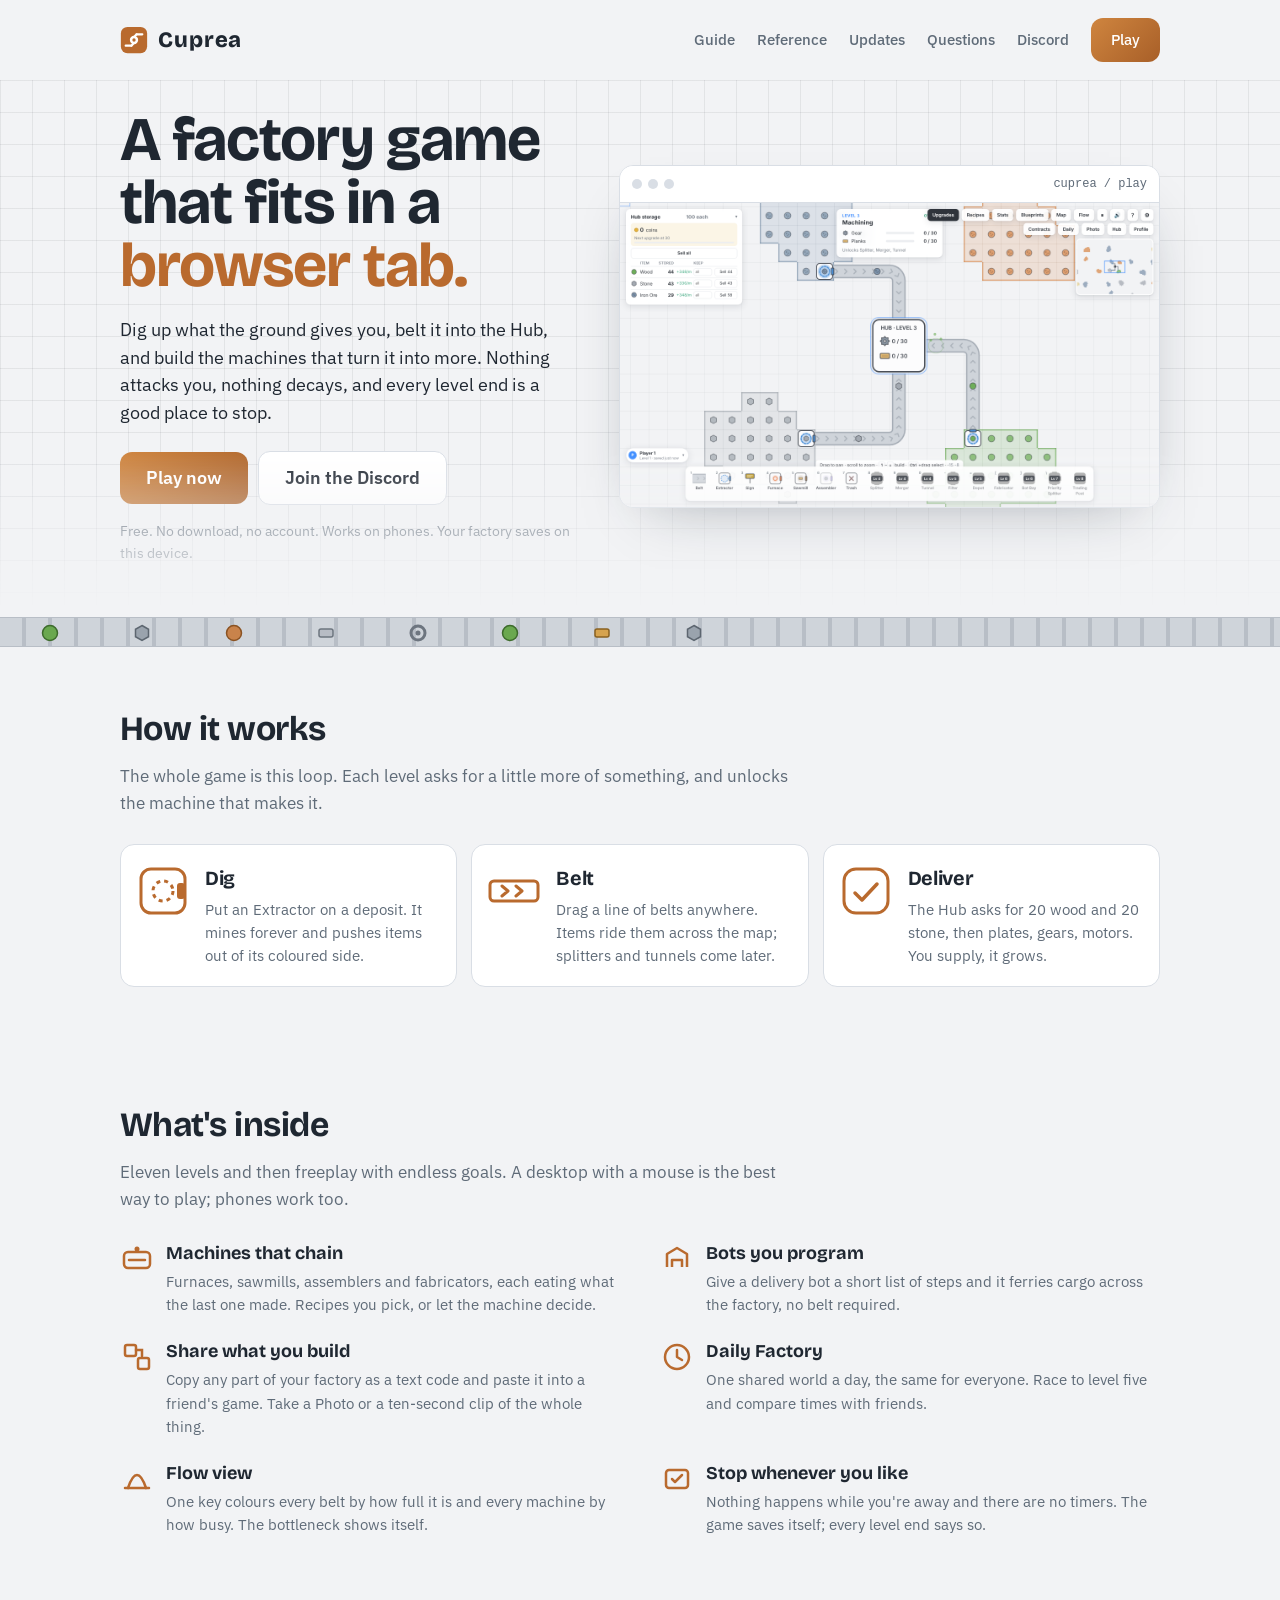
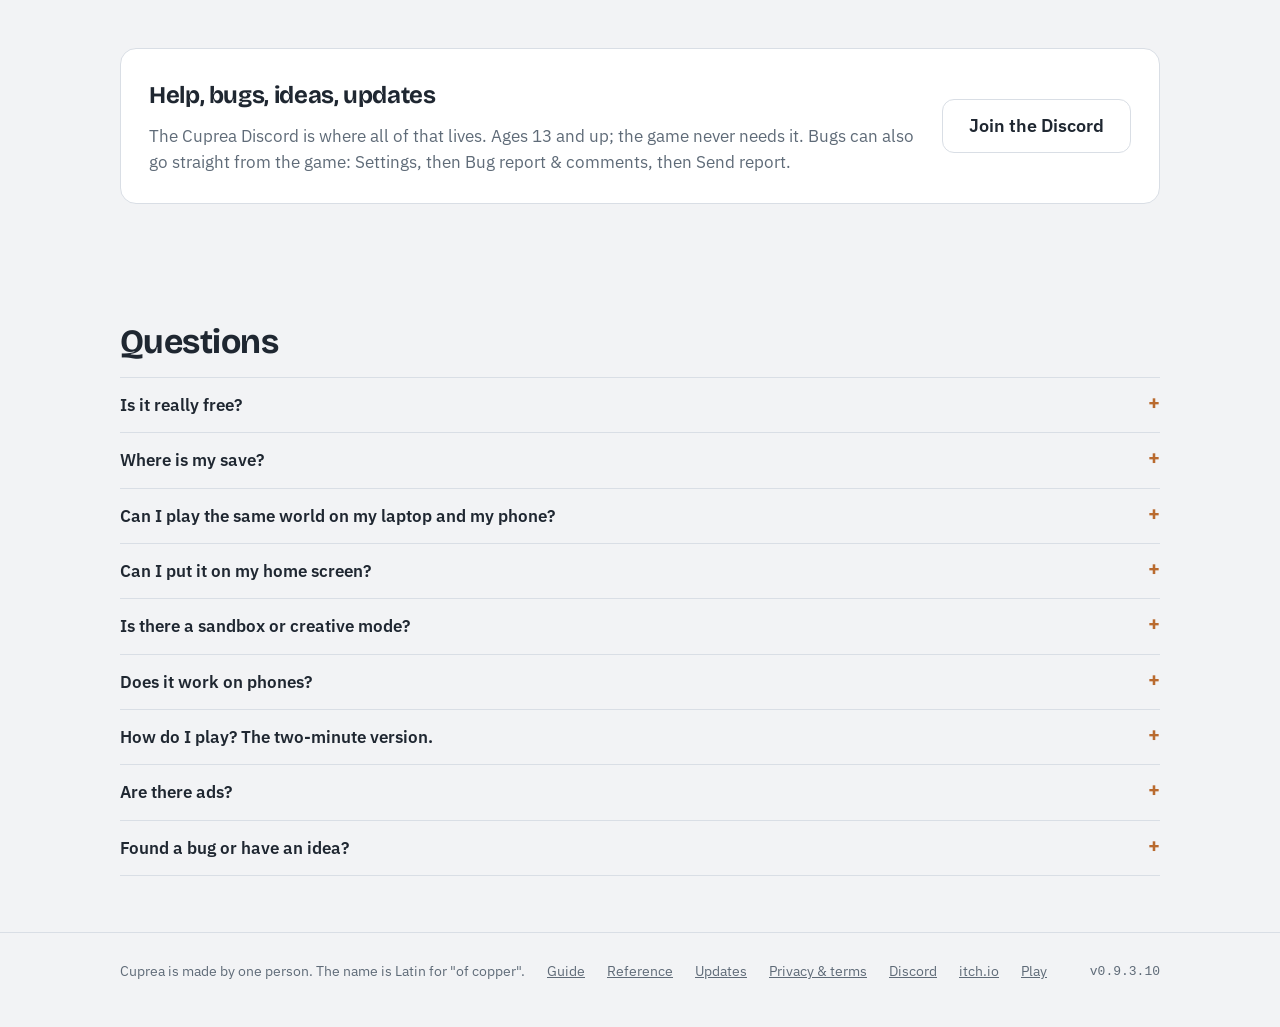
==== index.html @ 7b66cac2 "Cuprea 0.9.3.10: the overhaul (look, motion, sound, visual onboarding) Co-Authored-By: Claude Fable " ====
<!doctype html> <html lang="en"> <head> <meta charset="utf-8"> <meta name="viewport" content="width=device-width,initial-scale=1"> <title>Cuprea — free factory automation game in your browser</title> <meta name="description" content="Cuprea is a free factory automation game you play in the browser, on a computer or a phone: dig ore, lay belts, build furnaces and assemblers, and program little delivery bots. No download, no account, no ads."> <link rel="canonical" href="https://noice787965-droid.github.io/cuprea/"> <script type="application/ld+json"> {
    "@context": "https://schema.org",
    "@type": "VideoGame",
    "name": "Cuprea",
    "url": "https://noice787965-droid.github.io/cuprea/",
    "description": "A free factory automation game in the browser: dig ore, lay belts, build furnaces and assemblers, and program little delivery bots. Works on computers and phones; no download, no account, no ads.",
    "image": "https://noice787965-droid.github.io/cuprea/screenshot.png",
    "genre": ["Automation", "Factory building", "Puzzle", "Strategy"],
    "gamePlatform": ["Web browser", "Mobile web browser"],
    "applicationCategory": "Game",
    "operatingSystem": "Any (web browser)",
    "isAccessibleForFree": true,
    "inLanguage": "en",
    "offers": { "@type": "Offer", "price": "0", "priceCurrency": "USD" },
    "potentialAction": { "@type": "PlayAction", "target": "https://noice787965-droid.github.io/cuprea/play/" }
  } </script> <meta property="og:title" content="Cuprea — a factory game in your browser"> <meta property="og:description" content="Dig up what the ground gives you, belt it into the Hub, and build the machines that turn it into more. Free, no account, no timers."> <meta property="og:image" content="https://noice787965-droid.github.io/cuprea/screenshot.png"> <meta property="og:url" content="https://noice787965-droid.github.io/cuprea/"> <meta name="theme-color" content="#b96a2e"> <link rel="icon" href="play/favicon.svg" type="image/svg+xml"> <script>(()=>{const t="0d4910d3-9296-45d0-841d-be5cf43dc7ef",a=["noice787965-droid.github.io"];let e=!1;try{e="1"===localStorage.getItem("umami.disabled")}catch{}if(!a.includes(location.hostname)||e||"1"===navigator.doNotTrack||navigator.globalPrivacyControl)return;const o=()=>{try{if(!/[?&]utm_/.test(location.search))return;const t=new URL(location.href);for(const a of[...t.searchParams.keys()])a.startsWith("utm_")&&t.searchParams.delete(a);history.replaceState(history.state,"",t.pathname+(t.search||"")+t.hash)}catch{}},r=document.createElement("script");r.defer=!0,r.src="https://cloud.umami.is/script.js",r.dataset.websiteId=t,r.dataset.domains=a.join(","),r.dataset.doNotTrack="true",r.onload=o,r.onerror=o,document.head.append(r)})()</script> <link rel="preconnect" href="https://fonts.googleapis.com"> <link rel="preconnect" href="https://fonts.gstatic.com" crossorigin> <link rel="stylesheet" href="https://fonts.googleapis.com/css2?family=Bricolage+Grotesque:opsz,wght@12..96,500;12..96,700;12..96,800&family=IBM+Plex+Sans:wght@400;500;600&display=swap"> <style>:root{--paper:#f2f3f5;--panel:#ffffff;--ink:#1f2731;--muted:#5f6b78;--line:#d9dee5;--grid:rgba(40, 50, 60, 0.08);--copper:#b96a2e;--copper-deep:#8f5222;--copper-light:#e0a26f;--belt:#cfd4da;--belt-dark:#b8bec6;--focus:#3c8cff;color-scheme:light}@media (prefers-color-scheme:dark){:root{--paper:#161a20;--panel:#1f252d;--ink:#e6eaef;--muted:#9aa5b2;--line:#2c3540;--grid:rgba(255, 255, 255, 0.06);--copper:#d98a4a;--copper-deep:#b96a2e;--copper-light:#f0c091;--belt:#3a424d;--belt-dark:#2e353f;color-scheme:dark}}*{box-sizing:border-box}html{scroll-behavior:smooth}body{margin:0;font:17px/1.55 "IBM Plex Sans",system-ui,-apple-system,"Segoe UI",Roboto,sans-serif;color:var(--ink);background:var(--paper)}a{color:var(--copper)}a:focus-visible,button:focus-visible{outline:3px solid var(--focus);outline-offset:3px;border-radius:6px}h1,h2,h3{font-family:"Bricolage Grotesque","IBM Plex Sans",system-ui,sans-serif;font-weight:700;letter-spacing:-.015em;text-wrap:balance;margin:0}.wrap{width:min(1040px,100% - 40px);margin-inline:auto}@media (max-width:600px){.wrap{width:min(1040px,100% - 32px)}}.top{display:flex;align-items:center;justify-content:space-between;gap:16px;padding-block:18px}.wordmark{display:inline-flex;align-items:center;gap:10px;text-decoration:none;color:var(--ink);font-family:"Bricolage Grotesque",sans-serif;font-weight:800;font-size:22px;letter-spacing:.04em}.wordmark svg{width:28px;height:28px}.top nav{display:flex;gap:6px 22px;flex-wrap:wrap;align-items:center;font-size:15px}.top nav a{color:var(--muted);text-decoration:none;font-weight:500}.top nav a:hover{color:var(--ink)}@media (max-width:600px){.top nav a:not(.btn){display:none}}.btn{display:inline-flex;align-items:center;justify-content:center;gap:8px;min-height:44px;padding:10px 20px;border-radius:12px;border:1px solid var(--line);background:var(--panel);color:var(--ink);font-weight:600;text-decoration:none}.btn:hover{border-color:var(--copper)}.btn.primary{border:0;background:linear-gradient(135deg,#cf853f,#a85f28);color:#fff}.btn.primary:hover{filter:brightness(1.07)}.btn.big{min-height:52px;padding:12px 26px;font-size:18px}.hero{position:relative;padding-block:28px 44px;background-image:linear-gradient(var(--grid) 1px,transparent 1px),linear-gradient(90deg,var(--grid) 1px,transparent 1px);background-size:32px 32px;-webkit-mask-image:linear-gradient(to bottom,#000 70%,transparent);mask-image:linear-gradient(to bottom,#000 70%,transparent)}.hero .wrap{display:grid;grid-template-columns:minmax(0,5fr) minmax(0,6fr);gap:36px 48px;align-items:center}@media (max-width:860px){.hero .wrap{grid-template-columns:1fr}}.hero h1{font-size:clamp(38px, 5.6vw, 62px);line-height:1.02}.hero h1 .cu{color:var(--copper)}.lede{margin:18px 0 24px;max-width:34em;font-size:18px;color:var(--ink)}.cta{display:flex;flex-wrap:wrap;gap:10px;align-items:center}.fine{flex-basis:100%;margin-top:6px;color:var(--muted);font-size:14px}.shot{display:block;border-radius:14px;overflow:hidden;background:var(--panel);border:1px solid var(--line);box-shadow:0 30px 60px -30px rgba(20,30,45,.45);text-decoration:none}.shot .bar{display:flex;align-items:center;gap:6px;padding:9px 12px;border-bottom:1px solid var(--line);background:var(--panel)}.shot .bar i{width:10px;height:10px;border-radius:50%;background:var(--line)}.shot .bar span{margin-left:auto;font-size:12px;color:var(--muted);font-family:ui-monospace,Menlo,Consolas,monospace}.shot img{display:block;width:100%;height:auto}.conveyor{position:relative;height:30px;margin-block:8px 0;overflow:hidden;background:var(--belt);border-block:1px solid var(--belt-dark)}.conveyor .treads{position:absolute;inset:0;background:repeating-linear-gradient(90deg,transparent 0 22px,var(--belt-dark) 22px 26px);animation:treads .9s linear infinite}.conveyor .cargo{position:absolute;top:5px;left:0;display:flex;gap:72px;padding-left:40px;white-space:nowrap;animation:cargo 26s linear -11s infinite}.conveyor .cargo svg{width:20px;height:20px;display:block}@keyframes treads{to{background-position:26px 0}}@keyframes cargo{from{transform:translateX(-60vw)}to{transform:translateX(100vw)}}@media (prefers-reduced-motion:reduce){.conveyor .cargo,.conveyor .treads{animation:none}html{scroll-behavior:auto}}section{padding-block:56px}section h2{font-size:clamp(26px, 3.2vw, 34px);margin-bottom:8px}.sub{margin:0 0 28px;max-width:40em;color:var(--muted)}.steps{display:grid;grid-template-columns:repeat(3,minmax(0,1fr));gap:14px}@media (max-width:760px){.steps{grid-template-columns:1fr}}.step{display:grid;grid-template-columns:56px 1fr;gap:14px;align-items:start;padding:18px 18px 18px 14px;border-radius:14px;background:var(--panel);border:1px solid var(--line)}.step svg{width:56px;height:56px}.step h3{font-size:20px;margin-bottom:4px}.step p{margin:0;color:var(--muted);font-size:15px}.facts{display:grid;grid-template-columns:repeat(2,minmax(0,1fr));gap:22px 40px}@media (max-width:760px){.facts{grid-template-columns:1fr}}.fact{display:grid;grid-template-columns:34px 1fr;gap:12px;align-items:start}.fact svg{width:34px;height:34px;margin-top:2px}.fact b{display:block;font-family:"Bricolage Grotesque",sans-serif;font-size:18px;font-weight:700}.fact p{margin:2px 0 0;color:var(--muted);font-size:15px}.faq details{border-bottom:1px solid var(--line);padding:14px 0}.faq details:first-of-type{border-top:1px solid var(--line)}.faq summary{cursor:pointer;font-weight:600;font-size:17px;list-style:none;display:flex;justify-content:space-between;gap:16px}.faq summary::-webkit-details-marker{display:none}.faq summary::after{content:"+";color:var(--copper);font-weight:700;font-size:20px;line-height:1}.faq details[open] summary::after{content:"–"}.faq p{margin:10px 0 0;color:var(--muted);max-width:60em}.join{padding:28px;border-radius:16px;background:var(--panel);border:1px solid var(--line);display:grid;grid-template-columns:1fr auto;gap:18px;align-items:center}@media (max-width:760px){.join{grid-template-columns:1fr}}.join h2{font-size:24px}.join p{margin:6px 0 0;color:var(--muted)}footer{padding-block:28px 44px;border-top:1px solid var(--line);color:var(--muted);font-size:14px}footer .wrap{display:flex;flex-wrap:wrap;gap:8px 22px;align-items:center}footer a{color:inherit}footer .ver{margin-left:auto;font-family:ui-monospace,Menlo,Consolas,monospace;font-size:13px}kbd{font:13px ui-monospace,Menlo,Consolas,monospace;padding:1px 6px;border:1px solid var(--line);border-bottom-width:2px;border-radius:5px;background:var(--panel)}</style> </head> <body> <header class="wrap top"> <a class="wordmark" href="./" aria-label="Cuprea home"> <svg viewBox="0 0 64 64" aria-hidden="true"><rect x="2" y="2" width="60" height="60" rx="15" fill="#b96a2e"/><g fill="none" stroke="#fff" stroke-width="5" stroke-linecap="round"><path d="M13 45h13M38 19h13"/><path d="M26 45l6-6M38 19l-6 6"/></g><circle cx="32" cy="32" r="9.5" fill="#fff"/><circle cx="32" cy="32" r="3.8" fill="#b96a2e"/></svg> Cuprea </a> <nav aria-label="Page"> <a href="guide/">Guide</a> <a href="reference/">Reference</a> <a href="updates/">Updates</a> <a href="#faq">Questions</a> <a href="https://discord.gg/RqNg62fHZJ" rel="noopener" data-umami-event="discord-nav">Discord</a> <a class="btn primary" href="play/" data-umami-event="play-nav">Play</a> </nav> </header> <section class="hero" aria-labelledby="h1"> <div class="wrap"> <div> <h1 id="h1">A factory game that fits in a <span class="cu">browser tab.</span></h1> <p class="lede">Dig up what the ground gives you, belt it into the Hub, and build the machines that turn it into more. Nothing attacks you, nothing decays, and every level end is a good place to stop.</p> <div class="cta"> <a class="btn primary big" href="play/" data-umami-event="play-now">Play now</a> <a class="btn big" href="https://discord.gg/RqNg62fHZJ" rel="noopener" data-umami-event="discord-hero">Join the Discord</a> <span class="fine">Free. No download, no account. Works on phones. Your factory saves on this device.</span> </div> </div> <a class="shot" href="play/" aria-label="Open the game" data-umami-event="play-shot"> <div class="bar" aria-hidden="true"><i></i><i></i><i></i><span>cuprea / play</span></div> <img src="screenshot.png" width="1280" height="720" alt="A small Cuprea factory: three extractors on wood, stone and iron deposits feeding belts into the central Hub"> </a> </div> </section> <div class="conveyor" aria-hidden="true"> <div class="treads"></div> <div class="cargo"> <svg viewBox="0 0 20 20"><circle cx="10" cy="10" r="7.5" fill="#6aa84f" stroke="#3d6b2c" stroke-width="1.5"/></svg> <svg viewBox="0 0 20 20"><path d="M10 2.5l6.5 3.75v7.5L10 17.5l-6.5-3.75v-7.5z" fill="#9aa3ad" stroke="#5d6670" stroke-width="1.5"/></svg> <svg viewBox="0 0 20 20"><circle cx="10" cy="10" r="7.5" fill="#c9834b" stroke="#8a5222" stroke-width="1.5"/></svg> <svg viewBox="0 0 20 20"><rect x="3" y="6" width="14" height="8" rx="2" fill="#b7bcc4" stroke="#6d757f" stroke-width="1.5"/></svg> <svg viewBox="0 0 20 20"><circle cx="10" cy="10" r="7" fill="none" stroke="#6d757f" stroke-width="3"/><circle cx="10" cy="10" r="2.5" fill="#6d757f"/></svg> <svg viewBox="0 0 20 20"><circle cx="10" cy="10" r="7.5" fill="#6aa84f" stroke="#3d6b2c" stroke-width="1.5"/></svg> <svg viewBox="0 0 20 20"><rect x="3" y="6" width="14" height="8" rx="2" fill="#d6a34e" stroke="#8a6220" stroke-width="1.5"/></svg> <svg viewBox="0 0 20 20"><path d="M10 2.5l6.5 3.75v7.5L10 17.5l-6.5-3.75v-7.5z" fill="#9aa3ad" stroke="#5d6670" stroke-width="1.5"/></svg> </div> </div> <section id="how" class="wrap" aria-labelledby="how-h"> <h2 id="how-h">How it works</h2> <p class="sub">The whole game is this loop. Each level asks for a little more of something, and unlocks the machine that makes it.</p> <div class="steps"> <div class="step"> <svg viewBox="0 0 56 56" aria-hidden="true"><rect x="6" y="6" width="44" height="44" rx="10" fill="none" stroke="#b96a2e" stroke-width="3"/><circle cx="28" cy="28" r="10" fill="none" stroke="#b96a2e" stroke-width="3" stroke-dasharray="4 4"/><rect x="42" y="20" width="8" height="16" rx="3" fill="#b96a2e"/></svg> <div><h3>Dig</h3><p>Put an Extractor on a deposit. It mines forever and pushes items out of its coloured side.</p></div> </div> <div class="step"> <svg viewBox="0 0 56 56" aria-hidden="true"><rect x="4" y="18" width="48" height="20" rx="4" fill="none" stroke="#b96a2e" stroke-width="3"/><path d="M16 23l6 5-6 5M30 23l6 5-6 5" fill="none" stroke="#b96a2e" stroke-width="3" stroke-linecap="round" stroke-linejoin="round"/></svg> <div><h3>Belt</h3><p>Drag a line of belts anywhere. Items ride them across the map; splitters and tunnels come later.</p></div> </div> <div class="step"> <svg viewBox="0 0 56 56" aria-hidden="true"><rect x="6" y="6" width="44" height="44" rx="12" fill="none" stroke="#b96a2e" stroke-width="3"/><path d="M17 30l7 7 15-16" fill="none" stroke="#b96a2e" stroke-width="3.5" stroke-linecap="round" stroke-linejoin="round"/></svg> <div><h3>Deliver</h3><p>The Hub asks for 20 wood and 20 stone, then plates, gears, motors. You supply, it grows.</p></div> </div> </div> </section> <section id="inside" class="wrap" aria-labelledby="inside-h"> <h2 id="inside-h">What's inside</h2> <p class="sub">Eleven levels and then freeplay with endless goals. A desktop with a mouse is the best way to play; phones work too.</p> <div class="facts"> <div class="fact"> <svg viewBox="0 0 34 34" aria-hidden="true"><rect x="4" y="10" width="26" height="16" rx="4" fill="none" stroke="#b96a2e" stroke-width="2.5"/><path d="M9 18h16" stroke="#b96a2e" stroke-width="2.5" stroke-linecap="round"/><circle cx="17" cy="7" r="2.5" fill="#b96a2e"/></svg> <div><b>Machines that chain</b><p>Furnaces, sawmills, assemblers and fabricators, each eating what the last one made. Recipes you pick, or let the machine decide.</p></div> </div> <div class="fact"> <svg viewBox="0 0 34 34" aria-hidden="true"><path d="M7 25V12l10-6 10 6v13" fill="none" stroke="#b96a2e" stroke-width="2.5" stroke-linejoin="round"/><path d="M12 25v-7h10v7" fill="none" stroke="#b96a2e" stroke-width="2.5" stroke-linejoin="round"/></svg> <div><b>Bots you program</b><p>Give a delivery bot a short list of steps and it ferries cargo across the factory, no belt required.</p></div> </div> <div class="fact"> <svg viewBox="0 0 34 34" aria-hidden="true"><rect x="5" y="5" width="11" height="11" rx="2" fill="none" stroke="#b96a2e" stroke-width="2.5"/><rect x="18" y="18" width="11" height="11" rx="2" fill="none" stroke="#b96a2e" stroke-width="2.5"/><path d="M16 10h6v6" fill="none" stroke="#b96a2e" stroke-width="2.5" stroke-linecap="round"/></svg> <div><b>Share what you build</b><p>Copy any part of your factory as a text code and paste it into a friend's game. Take a Photo or a ten-second clip of the whole thing.</p></div> </div> <div class="fact"> <svg viewBox="0 0 34 34" aria-hidden="true"><circle cx="17" cy="17" r="12" fill="none" stroke="#b96a2e" stroke-width="2.5"/><path d="M17 10v7l5 3" fill="none" stroke="#b96a2e" stroke-width="2.5" stroke-linecap="round" stroke-linejoin="round"/></svg> <div><b>Daily Factory</b><p>One shared world a day, the same for everyone. Race to level five and compare times with friends.</p></div> </div> <div class="fact"> <svg viewBox="0 0 34 34" aria-hidden="true"><path d="M8 26c3-9 6-13 9-13s6 4 9 13" fill="none" stroke="#b96a2e" stroke-width="2.5" stroke-linecap="round"/><path d="M5 26h24" stroke="#b96a2e" stroke-width="2.5" stroke-linecap="round"/></svg> <div><b>Flow view</b><p>One key colours every belt by how full it is and every machine by how busy. The bottleneck shows itself.</p></div> </div> <div class="fact"> <svg viewBox="0 0 34 34" aria-hidden="true"><rect x="6" y="8" width="22" height="18" rx="3" fill="none" stroke="#b96a2e" stroke-width="2.5"/><path d="M12 17l3 3 7-7" fill="none" stroke="#b96a2e" stroke-width="2.5" stroke-linecap="round" stroke-linejoin="round"/></svg> <div><b>Stop whenever you like</b><p>Nothing happens while you're away and there are no timers. The game saves itself; every level end says so.</p></div> </div> </div> </section> <section class="wrap" aria-label="Community"> <div class="join"> <div> <h2>Help, bugs, ideas, updates</h2> <p>The Cuprea Discord is where all of that lives. Ages 13 and up; the game never needs it. Bugs can also go straight from the game: Settings, then Bug report &amp; comments, then Send report.</p> </div> <a class="btn big" href="https://discord.gg/RqNg62fHZJ" rel="noopener" data-umami-event="discord-join">Join the Discord</a> </div> </section> <section id="faq" class="wrap faq" aria-labelledby="faq-h"> <h2 id="faq-h">Questions</h2> <details><summary>Is it really free?</summary><p>Yes. This web version is the full game as it exists today. If it ever comes to Steam, that version will be a paid download with extra content, and the web version stays free.</p></details> <details><summary>Where is my save?</summary><p>In this browser, on this device (browser storage). Clearing site data deletes it, and private windows forget it. Use <b>Settings → Export</b> (or <b>Copy</b>) to back it up, and <b>Import</b> to bring it back on another device. The game also keeps your last three autosaves under <b>Settings → Restore a backup</b>.</p></details> <details><summary>Can I play the same world on my laptop and my phone?</summary><p>Yes. <b>Profiles → Sync</b> gives a profile a secret code and a link. Send the link to yourself and open it on the other device, and the same world appears there (or type the code under <b>Link a synced profile</b>). The game then saves to the cloud while you play and loads the newest copy when you come back. No account, no email, nothing personal: the link is the key, so keep it to yourself. Profiles without Sync never leave your device.</p></details> <details><summary>Can I put it on my home screen?</summary><p>Yes. On an iPhone or iPad: <b>Share → Add to Home Screen</b>. On Android: the browser menu → <b>Install app</b> (or <b>Add to Home screen</b>). On a computer, Chrome and Edge show an install button in the address bar. It then opens like an app, full screen, and works without a connection. One thing to know on iPhone: the Home Screen copy keeps its own save (which Safari doesn't clear), so to bring a factory along, turn on <b>Profiles → Sync</b> in the browser first and use <b>Link a synced profile</b> in the app.</p></details> <details><summary>Is there a sandbox or creative mode?</summary><p>Yes, once one of your factories has finished level 5: <b>Sandbox</b> in the menu opens a world of its own where everything is unlocked and building is free, with an Item Source that makes any item. Blueprints you save there wait in your real factory.</p></details> <details><summary>Does it work on phones?</summary><p>Yes, with touch controls built for fingers: tap a tile to park a see-through ghost, tap it again to build. One finger pans, two fingers zoom. A desktop with a mouse is still the best way to play big factories.</p></details> <details><summary>How do I play? The two-minute version.</summary><p>Press <kbd>2</kbd> for the Extractor and drop it on a coloured deposit; its arrow shows where items come out. Press <kbd>1</kbd> for Belts and drag a line from the extractor into the Hub in the middle; <kbd>R</kbd> rotates. When the level panel fills up, pick the next goal or stop. The game saved already. The <a href="guide/">beginner's guide</a> walks through every level, and the <a href="reference/">reference</a> lists every building and recipe.</p></details> <details><summary>Are there ads?</summary><p>Not in this version. If one small ad ever appears beside the game on wide screens, it will be to help pay for hosting; it would never sit over the game, and the <a href="privacy.html">privacy page</a> says what the ad provider could collect.</p></details> <details><summary>Found a bug or have an idea?</summary><p>Open <b>Settings → Bug report &amp; comments</b> inside the game, write what happened and press <b>Send report</b>; it reaches the developer directly, with optional anonymous play stats. You can also post it in <a href="https://discord.gg/RqNg62fHZJ" rel="noopener" data-umami-event="discord-faq">the Discord</a> (ages 13+).</p></details> </section> <footer> <div class="wrap"> <span>Cuprea is made by one person. The name is Latin for "of copper".</span> <a href="guide/">Guide</a> <a href="reference/">Reference</a> <a href="updates/">Updates</a> <a href="privacy.html">Privacy &amp; terms</a> <a href="https://discord.gg/RqNg62fHZJ" rel="noopener" data-umami-event="discord-footer">Discord</a> <a href="https://noice7879.itch.io/cuprea" rel="noopener" data-umami-event="itch-footer">itch.io</a> <a href="play/" data-umami-event="play-footer">Play</a> <span class="ver">v0.9.3.10</span> </div> </footer> </body> </html>
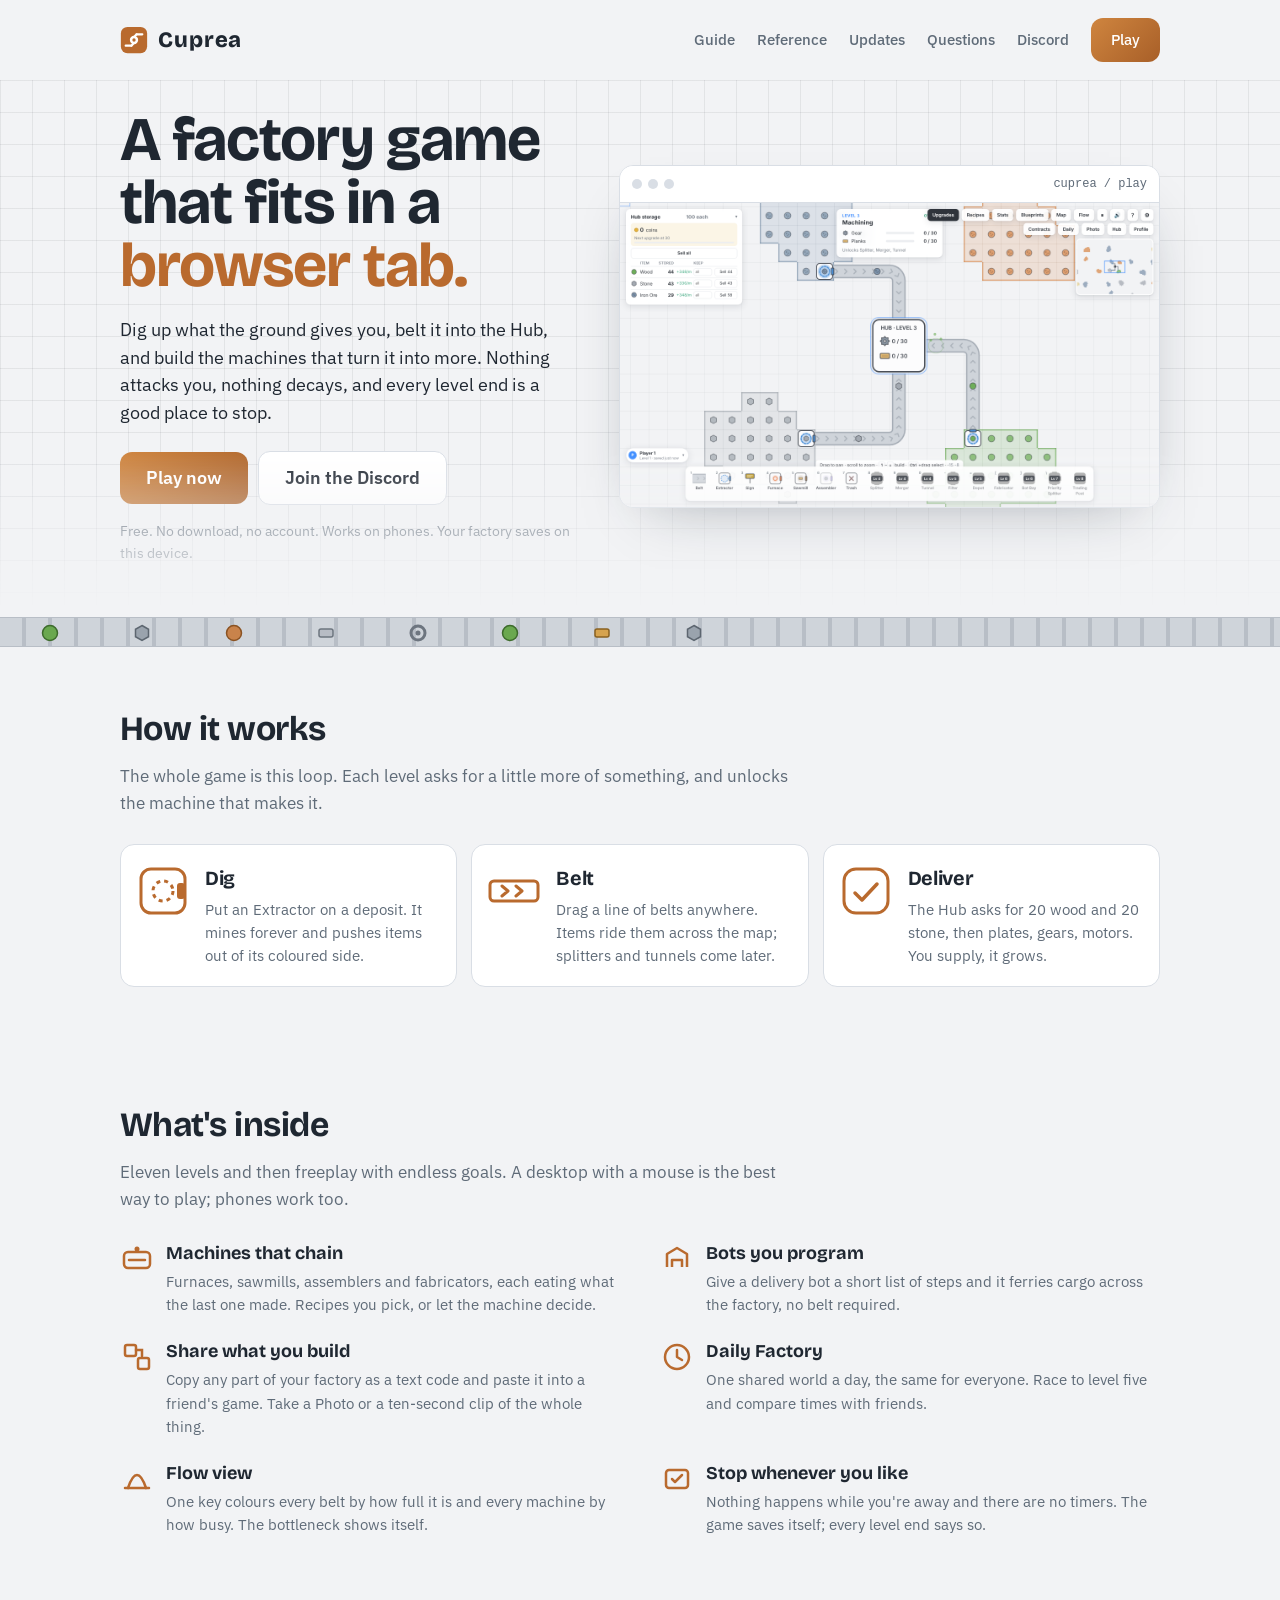
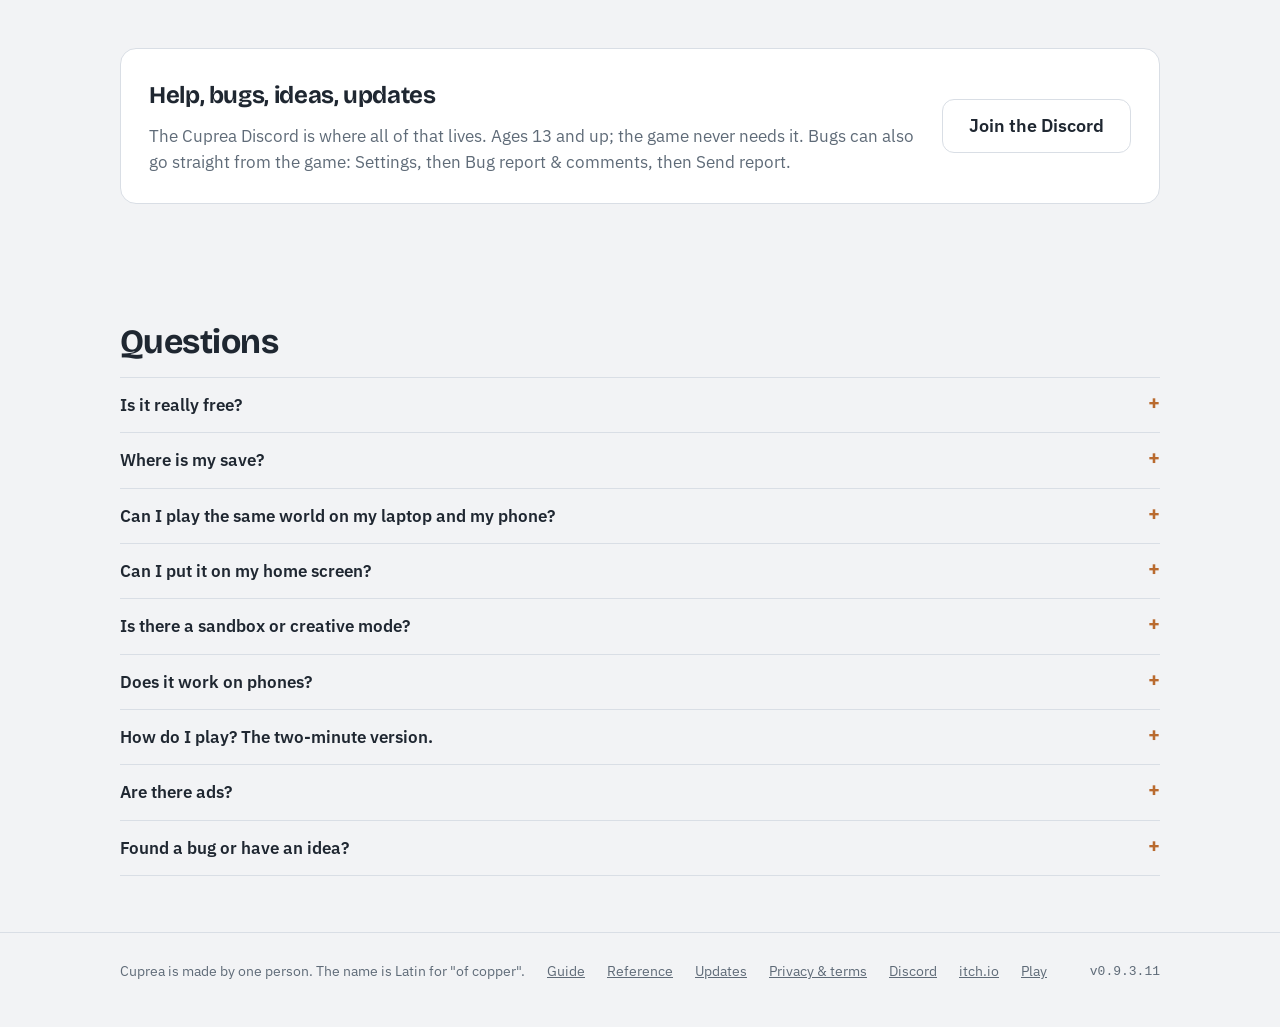
==== commit 94fdb5ad: "Cuprea 0.9.3.11: deposit art (trees, boulders, iron and copper rock, sand), log/rock/pile items, cra" ====
--- a/index.html
+++ b/index.html
@@ -13,4 +13,4 @@
     "inLanguage": "en",
     "offers": { "@type": "Offer", "price": "0", "priceCurrency": "USD" },
     "potentialAction": { "@type": "PlayAction", "target": "https://noice787965-droid.github.io/cuprea/play/" }
-  } </script> <meta property="og:title" content="Cuprea — a factory game in your browser"> <meta property="og:description" content="Dig up what the ground gives you, belt it into the Hub, and build the machines that turn it into more. Free, no account, no timers."> <meta property="og:image" content="https://noice787965-droid.github.io/cuprea/screenshot.png"> <meta property="og:url" content="https://noice787965-droid.github.io/cuprea/"> <meta name="theme-color" content="#b96a2e"> <link rel="icon" href="play/favicon.svg" type="image/svg+xml"> <script>(()=>{const t="0d4910d3-9296-45d0-841d-be5cf43dc7ef",a=["noice787965-droid.github.io"];let e=!1;try{e="1"===localStorage.getItem("umami.disabled")}catch{}if(!a.includes(location.hostname)||e||"1"===navigator.doNotTrack||navigator.globalPrivacyControl)return;const o=()=>{try{if(!/[?&]utm_/.test(location.search))return;const t=new URL(location.href);for(const a of[...t.searchParams.keys()])a.startsWith("utm_")&&t.searchParams.delete(a);history.replaceState(history.state,"",t.pathname+(t.search||"")+t.hash)}catch{}},r=document.createElement("script");r.defer=!0,r.src="https://cloud.umami.is/script.js",r.dataset.websiteId=t,r.dataset.domains=a.join(","),r.dataset.doNotTrack="true",r.onload=o,r.onerror=o,document.head.append(r)})()</script> <link rel="preconnect" href="https://fonts.googleapis.com"> <link rel="preconnect" href="https://fonts.gstatic.com" crossorigin> <link rel="stylesheet" href="https://fonts.googleapis.com/css2?family=Bricolage+Grotesque:opsz,wght@12..96,500;12..96,700;12..96,800&family=IBM+Plex+Sans:wght@400;500;600&display=swap"> <style>:root{--paper:#f2f3f5;--panel:#ffffff;--ink:#1f2731;--muted:#5f6b78;--line:#d9dee5;--grid:rgba(40, 50, 60, 0.08);--copper:#b96a2e;--copper-deep:#8f5222;--copper-light:#e0a26f;--belt:#cfd4da;--belt-dark:#b8bec6;--focus:#3c8cff;color-scheme:light}@media (prefers-color-scheme:dark){:root{--paper:#161a20;--panel:#1f252d;--ink:#e6eaef;--muted:#9aa5b2;--line:#2c3540;--grid:rgba(255, 255, 255, 0.06);--copper:#d98a4a;--copper-deep:#b96a2e;--copper-light:#f0c091;--belt:#3a424d;--belt-dark:#2e353f;color-scheme:dark}}*{box-sizing:border-box}html{scroll-behavior:smooth}body{margin:0;font:17px/1.55 "IBM Plex Sans",system-ui,-apple-system,"Segoe UI",Roboto,sans-serif;color:var(--ink);background:var(--paper)}a{color:var(--copper)}a:focus-visible,button:focus-visible{outline:3px solid var(--focus);outline-offset:3px;border-radius:6px}h1,h2,h3{font-family:"Bricolage Grotesque","IBM Plex Sans",system-ui,sans-serif;font-weight:700;letter-spacing:-.015em;text-wrap:balance;margin:0}.wrap{width:min(1040px,100% - 40px);margin-inline:auto}@media (max-width:600px){.wrap{width:min(1040px,100% - 32px)}}.top{display:flex;align-items:center;justify-content:space-between;gap:16px;padding-block:18px}.wordmark{display:inline-flex;align-items:center;gap:10px;text-decoration:none;color:var(--ink);font-family:"Bricolage Grotesque",sans-serif;font-weight:800;font-size:22px;letter-spacing:.04em}.wordmark svg{width:28px;height:28px}.top nav{display:flex;gap:6px 22px;flex-wrap:wrap;align-items:center;font-size:15px}.top nav a{color:var(--muted);text-decoration:none;font-weight:500}.top nav a:hover{color:var(--ink)}@media (max-width:600px){.top nav a:not(.btn){display:none}}.btn{display:inline-flex;align-items:center;justify-content:center;gap:8px;min-height:44px;padding:10px 20px;border-radius:12px;border:1px solid var(--line);background:var(--panel);color:var(--ink);font-weight:600;text-decoration:none}.btn:hover{border-color:var(--copper)}.btn.primary{border:0;background:linear-gradient(135deg,#cf853f,#a85f28);color:#fff}.btn.primary:hover{filter:brightness(1.07)}.btn.big{min-height:52px;padding:12px 26px;font-size:18px}.hero{position:relative;padding-block:28px 44px;background-image:linear-gradient(var(--grid) 1px,transparent 1px),linear-gradient(90deg,var(--grid) 1px,transparent 1px);background-size:32px 32px;-webkit-mask-image:linear-gradient(to bottom,#000 70%,transparent);mask-image:linear-gradient(to bottom,#000 70%,transparent)}.hero .wrap{display:grid;grid-template-columns:minmax(0,5fr) minmax(0,6fr);gap:36px 48px;align-items:center}@media (max-width:860px){.hero .wrap{grid-template-columns:1fr}}.hero h1{font-size:clamp(38px, 5.6vw, 62px);line-height:1.02}.hero h1 .cu{color:var(--copper)}.lede{margin:18px 0 24px;max-width:34em;font-size:18px;color:var(--ink)}.cta{display:flex;flex-wrap:wrap;gap:10px;align-items:center}.fine{flex-basis:100%;margin-top:6px;color:var(--muted);font-size:14px}.shot{display:block;border-radius:14px;overflow:hidden;background:var(--panel);border:1px solid var(--line);box-shadow:0 30px 60px -30px rgba(20,30,45,.45);text-decoration:none}.shot .bar{display:flex;align-items:center;gap:6px;padding:9px 12px;border-bottom:1px solid var(--line);background:var(--panel)}.shot .bar i{width:10px;height:10px;border-radius:50%;background:var(--line)}.shot .bar span{margin-left:auto;font-size:12px;color:var(--muted);font-family:ui-monospace,Menlo,Consolas,monospace}.shot img{display:block;width:100%;height:auto}.conveyor{position:relative;height:30px;margin-block:8px 0;overflow:hidden;background:var(--belt);border-block:1px solid var(--belt-dark)}.conveyor .treads{position:absolute;inset:0;background:repeating-linear-gradient(90deg,transparent 0 22px,var(--belt-dark) 22px 26px);animation:treads .9s linear infinite}.conveyor .cargo{position:absolute;top:5px;left:0;display:flex;gap:72px;padding-left:40px;white-space:nowrap;animation:cargo 26s linear -11s infinite}.conveyor .cargo svg{width:20px;height:20px;display:block}@keyframes treads{to{background-position:26px 0}}@keyframes cargo{from{transform:translateX(-60vw)}to{transform:translateX(100vw)}}@media (prefers-reduced-motion:reduce){.conveyor .cargo,.conveyor .treads{animation:none}html{scroll-behavior:auto}}section{padding-block:56px}section h2{font-size:clamp(26px, 3.2vw, 34px);margin-bottom:8px}.sub{margin:0 0 28px;max-width:40em;color:var(--muted)}.steps{display:grid;grid-template-columns:repeat(3,minmax(0,1fr));gap:14px}@media (max-width:760px){.steps{grid-template-columns:1fr}}.step{display:grid;grid-template-columns:56px 1fr;gap:14px;align-items:start;padding:18px 18px 18px 14px;border-radius:14px;background:var(--panel);border:1px solid var(--line)}.step svg{width:56px;height:56px}.step h3{font-size:20px;margin-bottom:4px}.step p{margin:0;color:var(--muted);font-size:15px}.facts{display:grid;grid-template-columns:repeat(2,minmax(0,1fr));gap:22px 40px}@media (max-width:760px){.facts{grid-template-columns:1fr}}.fact{display:grid;grid-template-columns:34px 1fr;gap:12px;align-items:start}.fact svg{width:34px;height:34px;margin-top:2px}.fact b{display:block;font-family:"Bricolage Grotesque",sans-serif;font-size:18px;font-weight:700}.fact p{margin:2px 0 0;color:var(--muted);font-size:15px}.faq details{border-bottom:1px solid var(--line);padding:14px 0}.faq details:first-of-type{border-top:1px solid var(--line)}.faq summary{cursor:pointer;font-weight:600;font-size:17px;list-style:none;display:flex;justify-content:space-between;gap:16px}.faq summary::-webkit-details-marker{display:none}.faq summary::after{content:"+";color:var(--copper);font-weight:700;font-size:20px;line-height:1}.faq details[open] summary::after{content:"–"}.faq p{margin:10px 0 0;color:var(--muted);max-width:60em}.join{padding:28px;border-radius:16px;background:var(--panel);border:1px solid var(--line);display:grid;grid-template-columns:1fr auto;gap:18px;align-items:center}@media (max-width:760px){.join{grid-template-columns:1fr}}.join h2{font-size:24px}.join p{margin:6px 0 0;color:var(--muted)}footer{padding-block:28px 44px;border-top:1px solid var(--line);color:var(--muted);font-size:14px}footer .wrap{display:flex;flex-wrap:wrap;gap:8px 22px;align-items:center}footer a{color:inherit}footer .ver{margin-left:auto;font-family:ui-monospace,Menlo,Consolas,monospace;font-size:13px}kbd{font:13px ui-monospace,Menlo,Consolas,monospace;padding:1px 6px;border:1px solid var(--line);border-bottom-width:2px;border-radius:5px;background:var(--panel)}</style> </head> <body> <header class="wrap top"> <a class="wordmark" href="./" aria-label="Cuprea home"> <svg viewBox="0 0 64 64" aria-hidden="true"><rect x="2" y="2" width="60" height="60" rx="15" fill="#b96a2e"/><g fill="none" stroke="#fff" stroke-width="5" stroke-linecap="round"><path d="M13 45h13M38 19h13"/><path d="M26 45l6-6M38 19l-6 6"/></g><circle cx="32" cy="32" r="9.5" fill="#fff"/><circle cx="32" cy="32" r="3.8" fill="#b96a2e"/></svg> Cuprea </a> <nav aria-label="Page"> <a href="guide/">Guide</a> <a href="reference/">Reference</a> <a href="updates/">Updates</a> <a href="#faq">Questions</a> <a href="https://discord.gg/RqNg62fHZJ" rel="noopener" data-umami-event="discord-nav">Discord</a> <a class="btn primary" href="play/" data-umami-event="play-nav">Play</a> </nav> </header> <section class="hero" aria-labelledby="h1"> <div class="wrap"> <div> <h1 id="h1">A factory game that fits in a <span class="cu">browser tab.</span></h1> <p class="lede">Dig up what the ground gives you, belt it into the Hub, and build the machines that turn it into more. Nothing attacks you, nothing decays, and every level end is a good place to stop.</p> <div class="cta"> <a class="btn primary big" href="play/" data-umami-event="play-now">Play now</a> <a class="btn big" href="https://discord.gg/RqNg62fHZJ" rel="noopener" data-umami-event="discord-hero">Join the Discord</a> <span class="fine">Free. No download, no account. Works on phones. Your factory saves on this device.</span> </div> </div> <a class="shot" href="play/" aria-label="Open the game" data-umami-event="play-shot"> <div class="bar" aria-hidden="true"><i></i><i></i><i></i><span>cuprea / play</span></div> <img src="screenshot.png" width="1280" height="720" alt="A small Cuprea factory: three extractors on wood, stone and iron deposits feeding belts into the central Hub"> </a> </div> </section> <div class="conveyor" aria-hidden="true"> <div class="treads"></div> <div class="cargo"> <svg viewBox="0 0 20 20"><circle cx="10" cy="10" r="7.5" fill="#6aa84f" stroke="#3d6b2c" stroke-width="1.5"/></svg> <svg viewBox="0 0 20 20"><path d="M10 2.5l6.5 3.75v7.5L10 17.5l-6.5-3.75v-7.5z" fill="#9aa3ad" stroke="#5d6670" stroke-width="1.5"/></svg> <svg viewBox="0 0 20 20"><circle cx="10" cy="10" r="7.5" fill="#c9834b" stroke="#8a5222" stroke-width="1.5"/></svg> <svg viewBox="0 0 20 20"><rect x="3" y="6" width="14" height="8" rx="2" fill="#b7bcc4" stroke="#6d757f" stroke-width="1.5"/></svg> <svg viewBox="0 0 20 20"><circle cx="10" cy="10" r="7" fill="none" stroke="#6d757f" stroke-width="3"/><circle cx="10" cy="10" r="2.5" fill="#6d757f"/></svg> <svg viewBox="0 0 20 20"><circle cx="10" cy="10" r="7.5" fill="#6aa84f" stroke="#3d6b2c" stroke-width="1.5"/></svg> <svg viewBox="0 0 20 20"><rect x="3" y="6" width="14" height="8" rx="2" fill="#d6a34e" stroke="#8a6220" stroke-width="1.5"/></svg> <svg viewBox="0 0 20 20"><path d="M10 2.5l6.5 3.75v7.5L10 17.5l-6.5-3.75v-7.5z" fill="#9aa3ad" stroke="#5d6670" stroke-width="1.5"/></svg> </div> </div> <section id="how" class="wrap" aria-labelledby="how-h"> <h2 id="how-h">How it works</h2> <p class="sub">The whole game is this loop. Each level asks for a little more of something, and unlocks the machine that makes it.</p> <div class="steps"> <div class="step"> <svg viewBox="0 0 56 56" aria-hidden="true"><rect x="6" y="6" width="44" height="44" rx="10" fill="none" stroke="#b96a2e" stroke-width="3"/><circle cx="28" cy="28" r="10" fill="none" stroke="#b96a2e" stroke-width="3" stroke-dasharray="4 4"/><rect x="42" y="20" width="8" height="16" rx="3" fill="#b96a2e"/></svg> <div><h3>Dig</h3><p>Put an Extractor on a deposit. It mines forever and pushes items out of its coloured side.</p></div> </div> <div class="step"> <svg viewBox="0 0 56 56" aria-hidden="true"><rect x="4" y="18" width="48" height="20" rx="4" fill="none" stroke="#b96a2e" stroke-width="3"/><path d="M16 23l6 5-6 5M30 23l6 5-6 5" fill="none" stroke="#b96a2e" stroke-width="3" stroke-linecap="round" stroke-linejoin="round"/></svg> <div><h3>Belt</h3><p>Drag a line of belts anywhere. Items ride them across the map; splitters and tunnels come later.</p></div> </div> <div class="step"> <svg viewBox="0 0 56 56" aria-hidden="true"><rect x="6" y="6" width="44" height="44" rx="12" fill="none" stroke="#b96a2e" stroke-width="3"/><path d="M17 30l7 7 15-16" fill="none" stroke="#b96a2e" stroke-width="3.5" stroke-linecap="round" stroke-linejoin="round"/></svg> <div><h3>Deliver</h3><p>The Hub asks for 20 wood and 20 stone, then plates, gears, motors. You supply, it grows.</p></div> </div> </div> </section> <section id="inside" class="wrap" aria-labelledby="inside-h"> <h2 id="inside-h">What's inside</h2> <p class="sub">Eleven levels and then freeplay with endless goals. A desktop with a mouse is the best way to play; phones work too.</p> <div class="facts"> <div class="fact"> <svg viewBox="0 0 34 34" aria-hidden="true"><rect x="4" y="10" width="26" height="16" rx="4" fill="none" stroke="#b96a2e" stroke-width="2.5"/><path d="M9 18h16" stroke="#b96a2e" stroke-width="2.5" stroke-linecap="round"/><circle cx="17" cy="7" r="2.5" fill="#b96a2e"/></svg> <div><b>Machines that chain</b><p>Furnaces, sawmills, assemblers and fabricators, each eating what the last one made. Recipes you pick, or let the machine decide.</p></div> </div> <div class="fact"> <svg viewBox="0 0 34 34" aria-hidden="true"><path d="M7 25V12l10-6 10 6v13" fill="none" stroke="#b96a2e" stroke-width="2.5" stroke-linejoin="round"/><path d="M12 25v-7h10v7" fill="none" stroke="#b96a2e" stroke-width="2.5" stroke-linejoin="round"/></svg> <div><b>Bots you program</b><p>Give a delivery bot a short list of steps and it ferries cargo across the factory, no belt required.</p></div> </div> <div class="fact"> <svg viewBox="0 0 34 34" aria-hidden="true"><rect x="5" y="5" width="11" height="11" rx="2" fill="none" stroke="#b96a2e" stroke-width="2.5"/><rect x="18" y="18" width="11" height="11" rx="2" fill="none" stroke="#b96a2e" stroke-width="2.5"/><path d="M16 10h6v6" fill="none" stroke="#b96a2e" stroke-width="2.5" stroke-linecap="round"/></svg> <div><b>Share what you build</b><p>Copy any part of your factory as a text code and paste it into a friend's game. Take a Photo or a ten-second clip of the whole thing.</p></div> </div> <div class="fact"> <svg viewBox="0 0 34 34" aria-hidden="true"><circle cx="17" cy="17" r="12" fill="none" stroke="#b96a2e" stroke-width="2.5"/><path d="M17 10v7l5 3" fill="none" stroke="#b96a2e" stroke-width="2.5" stroke-linecap="round" stroke-linejoin="round"/></svg> <div><b>Daily Factory</b><p>One shared world a day, the same for everyone. Race to level five and compare times with friends.</p></div> </div> <div class="fact"> <svg viewBox="0 0 34 34" aria-hidden="true"><path d="M8 26c3-9 6-13 9-13s6 4 9 13" fill="none" stroke="#b96a2e" stroke-width="2.5" stroke-linecap="round"/><path d="M5 26h24" stroke="#b96a2e" stroke-width="2.5" stroke-linecap="round"/></svg> <div><b>Flow view</b><p>One key colours every belt by how full it is and every machine by how busy. The bottleneck shows itself.</p></div> </div> <div class="fact"> <svg viewBox="0 0 34 34" aria-hidden="true"><rect x="6" y="8" width="22" height="18" rx="3" fill="none" stroke="#b96a2e" stroke-width="2.5"/><path d="M12 17l3 3 7-7" fill="none" stroke="#b96a2e" stroke-width="2.5" stroke-linecap="round" stroke-linejoin="round"/></svg> <div><b>Stop whenever you like</b><p>Nothing happens while you're away and there are no timers. The game saves itself; every level end says so.</p></div> </div> </div> </section> <section class="wrap" aria-label="Community"> <div class="join"> <div> <h2>Help, bugs, ideas, updates</h2> <p>The Cuprea Discord is where all of that lives. Ages 13 and up; the game never needs it. Bugs can also go straight from the game: Settings, then Bug report &amp; comments, then Send report.</p> </div> <a class="btn big" href="https://discord.gg/RqNg62fHZJ" rel="noopener" data-umami-event="discord-join">Join the Discord</a> </div> </section> <section id="faq" class="wrap faq" aria-labelledby="faq-h"> <h2 id="faq-h">Questions</h2> <details><summary>Is it really free?</summary><p>Yes. This web version is the full game as it exists today. If it ever comes to Steam, that version will be a paid download with extra content, and the web version stays free.</p></details> <details><summary>Where is my save?</summary><p>In this browser, on this device (browser storage). Clearing site data deletes it, and private windows forget it. Use <b>Settings → Export</b> (or <b>Copy</b>) to back it up, and <b>Import</b> to bring it back on another device. The game also keeps your last three autosaves under <b>Settings → Restore a backup</b>.</p></details> <details><summary>Can I play the same world on my laptop and my phone?</summary><p>Yes. <b>Profiles → Sync</b> gives a profile a secret code and a link. Send the link to yourself and open it on the other device, and the same world appears there (or type the code under <b>Link a synced profile</b>). The game then saves to the cloud while you play and loads the newest copy when you come back. No account, no email, nothing personal: the link is the key, so keep it to yourself. Profiles without Sync never leave your device.</p></details> <details><summary>Can I put it on my home screen?</summary><p>Yes. On an iPhone or iPad: <b>Share → Add to Home Screen</b>. On Android: the browser menu → <b>Install app</b> (or <b>Add to Home screen</b>). On a computer, Chrome and Edge show an install button in the address bar. It then opens like an app, full screen, and works without a connection. One thing to know on iPhone: the Home Screen copy keeps its own save (which Safari doesn't clear), so to bring a factory along, turn on <b>Profiles → Sync</b> in the browser first and use <b>Link a synced profile</b> in the app.</p></details> <details><summary>Is there a sandbox or creative mode?</summary><p>Yes, once one of your factories has finished level 5: <b>Sandbox</b> in the menu opens a world of its own where everything is unlocked and building is free, with an Item Source that makes any item. Blueprints you save there wait in your real factory.</p></details> <details><summary>Does it work on phones?</summary><p>Yes, with touch controls built for fingers: tap a tile to park a see-through ghost, tap it again to build. One finger pans, two fingers zoom. A desktop with a mouse is still the best way to play big factories.</p></details> <details><summary>How do I play? The two-minute version.</summary><p>Press <kbd>2</kbd> for the Extractor and drop it on a coloured deposit; its arrow shows where items come out. Press <kbd>1</kbd> for Belts and drag a line from the extractor into the Hub in the middle; <kbd>R</kbd> rotates. When the level panel fills up, pick the next goal or stop. The game saved already. The <a href="guide/">beginner's guide</a> walks through every level, and the <a href="reference/">reference</a> lists every building and recipe.</p></details> <details><summary>Are there ads?</summary><p>Not in this version. If one small ad ever appears beside the game on wide screens, it will be to help pay for hosting; it would never sit over the game, and the <a href="privacy.html">privacy page</a> says what the ad provider could collect.</p></details> <details><summary>Found a bug or have an idea?</summary><p>Open <b>Settings → Bug report &amp; comments</b> inside the game, write what happened and press <b>Send report</b>; it reaches the developer directly, with optional anonymous play stats. You can also post it in <a href="https://discord.gg/RqNg62fHZJ" rel="noopener" data-umami-event="discord-faq">the Discord</a> (ages 13+).</p></details> </section> <footer> <div class="wrap"> <span>Cuprea is made by one person. The name is Latin for "of copper".</span> <a href="guide/">Guide</a> <a href="reference/">Reference</a> <a href="updates/">Updates</a> <a href="privacy.html">Privacy &amp; terms</a> <a href="https://discord.gg/RqNg62fHZJ" rel="noopener" data-umami-event="discord-footer">Discord</a> <a href="https://noice7879.itch.io/cuprea" rel="noopener" data-umami-event="itch-footer">itch.io</a> <a href="play/" data-umami-event="play-footer">Play</a> <span class="ver">v0.9.3.10</span> </div> </footer> </body> </html> +  } </script> <meta property="og:title" content="Cuprea — a factory game in your browser"> <meta property="og:description" content="Dig up what the ground gives you, belt it into the Hub, and build the machines that turn it into more. Free, no account, no timers."> <meta property="og:image" content="https://noice787965-droid.github.io/cuprea/screenshot.png"> <meta property="og:url" content="https://noice787965-droid.github.io/cuprea/"> <meta name="theme-color" content="#b96a2e"> <link rel="icon" href="play/favicon.svg" type="image/svg+xml"> <script>(()=>{const t="0d4910d3-9296-45d0-841d-be5cf43dc7ef",a=["noice787965-droid.github.io"];let e=!1;try{e="1"===localStorage.getItem("umami.disabled")}catch{}if(!a.includes(location.hostname)||e||"1"===navigator.doNotTrack||navigator.globalPrivacyControl)return;const o=()=>{try{if(!/[?&]utm_/.test(location.search))return;const t=new URL(location.href);for(const a of[...t.searchParams.keys()])a.startsWith("utm_")&&t.searchParams.delete(a);history.replaceState(history.state,"",t.pathname+(t.search||"")+t.hash)}catch{}},r=document.createElement("script");r.defer=!0,r.src="https://cloud.umami.is/script.js",r.dataset.websiteId=t,r.dataset.domains=a.join(","),r.dataset.doNotTrack="true",r.onload=o,r.onerror=o,document.head.append(r)})()</script> <link rel="preconnect" href="https://fonts.googleapis.com"> <link rel="preconnect" href="https://fonts.gstatic.com" crossorigin> <link rel="stylesheet" href="https://fonts.googleapis.com/css2?family=Bricolage+Grotesque:opsz,wght@12..96,500;12..96,700;12..96,800&family=IBM+Plex+Sans:wght@400;500;600&display=swap"> <style>:root{--paper:#f2f3f5;--panel:#ffffff;--ink:#1f2731;--muted:#5f6b78;--line:#d9dee5;--grid:rgba(40, 50, 60, 0.08);--copper:#b96a2e;--copper-deep:#8f5222;--copper-light:#e0a26f;--belt:#cfd4da;--belt-dark:#b8bec6;--focus:#3c8cff;color-scheme:light}@media (prefers-color-scheme:dark){:root{--paper:#161a20;--panel:#1f252d;--ink:#e6eaef;--muted:#9aa5b2;--line:#2c3540;--grid:rgba(255, 255, 255, 0.06);--copper:#d98a4a;--copper-deep:#b96a2e;--copper-light:#f0c091;--belt:#3a424d;--belt-dark:#2e353f;color-scheme:dark}}*{box-sizing:border-box}html{scroll-behavior:smooth}body{margin:0;font:17px/1.55 "IBM Plex Sans",system-ui,-apple-system,"Segoe UI",Roboto,sans-serif;color:var(--ink);background:var(--paper)}a{color:var(--copper)}a:focus-visible,button:focus-visible{outline:3px solid var(--focus);outline-offset:3px;border-radius:6px}h1,h2,h3{font-family:"Bricolage Grotesque","IBM Plex Sans",system-ui,sans-serif;font-weight:700;letter-spacing:-.015em;text-wrap:balance;margin:0}.wrap{width:min(1040px,100% - 40px);margin-inline:auto}@media (max-width:600px){.wrap{width:min(1040px,100% - 32px)}}.top{display:flex;align-items:center;justify-content:space-between;gap:16px;padding-block:18px}.wordmark{display:inline-flex;align-items:center;gap:10px;text-decoration:none;color:var(--ink);font-family:"Bricolage Grotesque",sans-serif;font-weight:800;font-size:22px;letter-spacing:.04em}.wordmark svg{width:28px;height:28px}.top nav{display:flex;gap:6px 22px;flex-wrap:wrap;align-items:center;font-size:15px}.top nav a{color:var(--muted);text-decoration:none;font-weight:500}.top nav a:hover{color:var(--ink)}@media (max-width:600px){.top nav a:not(.btn){display:none}}.btn{display:inline-flex;align-items:center;justify-content:center;gap:8px;min-height:44px;padding:10px 20px;border-radius:12px;border:1px solid var(--line);background:var(--panel);color:var(--ink);font-weight:600;text-decoration:none}.btn:hover{border-color:var(--copper)}.btn.primary{border:0;background:linear-gradient(135deg,#cf853f,#a85f28);color:#fff}.btn.primary:hover{filter:brightness(1.07)}.btn.big{min-height:52px;padding:12px 26px;font-size:18px}.hero{position:relative;padding-block:28px 44px;background-image:linear-gradient(var(--grid) 1px,transparent 1px),linear-gradient(90deg,var(--grid) 1px,transparent 1px);background-size:32px 32px;-webkit-mask-image:linear-gradient(to bottom,#000 70%,transparent);mask-image:linear-gradient(to bottom,#000 70%,transparent)}.hero .wrap{display:grid;grid-template-columns:minmax(0,5fr) minmax(0,6fr);gap:36px 48px;align-items:center}@media (max-width:860px){.hero .wrap{grid-template-columns:1fr}}.hero h1{font-size:clamp(38px, 5.6vw, 62px);line-height:1.02}.hero h1 .cu{color:var(--copper)}.lede{margin:18px 0 24px;max-width:34em;font-size:18px;color:var(--ink)}.cta{display:flex;flex-wrap:wrap;gap:10px;align-items:center}.fine{flex-basis:100%;margin-top:6px;color:var(--muted);font-size:14px}.shot{display:block;border-radius:14px;overflow:hidden;background:var(--panel);border:1px solid var(--line);box-shadow:0 30px 60px -30px rgba(20,30,45,.45);text-decoration:none}.shot .bar{display:flex;align-items:center;gap:6px;padding:9px 12px;border-bottom:1px solid var(--line);background:var(--panel)}.shot .bar i{width:10px;height:10px;border-radius:50%;background:var(--line)}.shot .bar span{margin-left:auto;font-size:12px;color:var(--muted);font-family:ui-monospace,Menlo,Consolas,monospace}.shot img{display:block;width:100%;height:auto}.conveyor{position:relative;height:30px;margin-block:8px 0;overflow:hidden;background:var(--belt);border-block:1px solid var(--belt-dark)}.conveyor .treads{position:absolute;inset:0;background:repeating-linear-gradient(90deg,transparent 0 22px,var(--belt-dark) 22px 26px);animation:treads .9s linear infinite}.conveyor .cargo{position:absolute;top:5px;left:0;display:flex;gap:72px;padding-left:40px;white-space:nowrap;animation:cargo 26s linear -11s infinite}.conveyor .cargo svg{width:20px;height:20px;display:block}@keyframes treads{to{background-position:26px 0}}@keyframes cargo{from{transform:translateX(-60vw)}to{transform:translateX(100vw)}}@media (prefers-reduced-motion:reduce){.conveyor .cargo,.conveyor .treads{animation:none}html{scroll-behavior:auto}}section{padding-block:56px}section h2{font-size:clamp(26px, 3.2vw, 34px);margin-bottom:8px}.sub{margin:0 0 28px;max-width:40em;color:var(--muted)}.steps{display:grid;grid-template-columns:repeat(3,minmax(0,1fr));gap:14px}@media (max-width:760px){.steps{grid-template-columns:1fr}}.step{display:grid;grid-template-columns:56px 1fr;gap:14px;align-items:start;padding:18px 18px 18px 14px;border-radius:14px;background:var(--panel);border:1px solid var(--line)}.step svg{width:56px;height:56px}.step h3{font-size:20px;margin-bottom:4px}.step p{margin:0;color:var(--muted);font-size:15px}.facts{display:grid;grid-template-columns:repeat(2,minmax(0,1fr));gap:22px 40px}@media (max-width:760px){.facts{grid-template-columns:1fr}}.fact{display:grid;grid-template-columns:34px 1fr;gap:12px;align-items:start}.fact svg{width:34px;height:34px;margin-top:2px}.fact b{display:block;font-family:"Bricolage Grotesque",sans-serif;font-size:18px;font-weight:700}.fact p{margin:2px 0 0;color:var(--muted);font-size:15px}.faq details{border-bottom:1px solid var(--line);padding:14px 0}.faq details:first-of-type{border-top:1px solid var(--line)}.faq summary{cursor:pointer;font-weight:600;font-size:17px;list-style:none;display:flex;justify-content:space-between;gap:16px}.faq summary::-webkit-details-marker{display:none}.faq summary::after{content:"+";color:var(--copper);font-weight:700;font-size:20px;line-height:1}.faq details[open] summary::after{content:"–"}.faq p{margin:10px 0 0;color:var(--muted);max-width:60em}.join{padding:28px;border-radius:16px;background:var(--panel);border:1px solid var(--line);display:grid;grid-template-columns:1fr auto;gap:18px;align-items:center}@media (max-width:760px){.join{grid-template-columns:1fr}}.join h2{font-size:24px}.join p{margin:6px 0 0;color:var(--muted)}footer{padding-block:28px 44px;border-top:1px solid var(--line);color:var(--muted);font-size:14px}footer .wrap{display:flex;flex-wrap:wrap;gap:8px 22px;align-items:center}footer a{color:inherit}footer .ver{margin-left:auto;font-family:ui-monospace,Menlo,Consolas,monospace;font-size:13px}kbd{font:13px ui-monospace,Menlo,Consolas,monospace;padding:1px 6px;border:1px solid var(--line);border-bottom-width:2px;border-radius:5px;background:var(--panel)}</style> </head> <body> <header class="wrap top"> <a class="wordmark" href="./" aria-label="Cuprea home"> <svg viewBox="0 0 64 64" aria-hidden="true"><rect x="2" y="2" width="60" height="60" rx="15" fill="#b96a2e"/><g fill="none" stroke="#fff" stroke-width="5" stroke-linecap="round"><path d="M13 45h13M38 19h13"/><path d="M26 45l6-6M38 19l-6 6"/></g><circle cx="32" cy="32" r="9.5" fill="#fff"/><circle cx="32" cy="32" r="3.8" fill="#b96a2e"/></svg> Cuprea </a> <nav aria-label="Page"> <a href="guide/">Guide</a> <a href="reference/">Reference</a> <a href="updates/">Updates</a> <a href="#faq">Questions</a> <a href="https://discord.gg/RqNg62fHZJ" rel="noopener" data-umami-event="discord-nav">Discord</a> <a class="btn primary" href="play/" data-umami-event="play-nav">Play</a> </nav> </header> <section class="hero" aria-labelledby="h1"> <div class="wrap"> <div> <h1 id="h1">A factory game that fits in a <span class="cu">browser tab.</span></h1> <p class="lede">Dig up what the ground gives you, belt it into the Hub, and build the machines that turn it into more. Nothing attacks you, nothing decays, and every level end is a good place to stop.</p> <div class="cta"> <a class="btn primary big" href="play/" data-umami-event="play-now">Play now</a> <a class="btn big" href="https://discord.gg/RqNg62fHZJ" rel="noopener" data-umami-event="discord-hero">Join the Discord</a> <span class="fine">Free. No download, no account. Works on phones. Your factory saves on this device.</span> </div> </div> <a class="shot" href="play/" aria-label="Open the game" data-umami-event="play-shot"> <div class="bar" aria-hidden="true"><i></i><i></i><i></i><span>cuprea / play</span></div> <img src="screenshot.png" width="1280" height="720" alt="A small Cuprea factory: three extractors on wood, stone and iron deposits feeding belts into the central Hub"> </a> </div> </section> <div class="conveyor" aria-hidden="true"> <div class="treads"></div> <div class="cargo"> <svg viewBox="0 0 20 20"><circle cx="10" cy="10" r="7.5" fill="#6aa84f" stroke="#3d6b2c" stroke-width="1.5"/></svg> <svg viewBox="0 0 20 20"><path d="M10 2.5l6.5 3.75v7.5L10 17.5l-6.5-3.75v-7.5z" fill="#9aa3ad" stroke="#5d6670" stroke-width="1.5"/></svg> <svg viewBox="0 0 20 20"><circle cx="10" cy="10" r="7.5" fill="#c9834b" stroke="#8a5222" stroke-width="1.5"/></svg> <svg viewBox="0 0 20 20"><rect x="3" y="6" width="14" height="8" rx="2" fill="#b7bcc4" stroke="#6d757f" stroke-width="1.5"/></svg> <svg viewBox="0 0 20 20"><circle cx="10" cy="10" r="7" fill="none" stroke="#6d757f" stroke-width="3"/><circle cx="10" cy="10" r="2.5" fill="#6d757f"/></svg> <svg viewBox="0 0 20 20"><circle cx="10" cy="10" r="7.5" fill="#6aa84f" stroke="#3d6b2c" stroke-width="1.5"/></svg> <svg viewBox="0 0 20 20"><rect x="3" y="6" width="14" height="8" rx="2" fill="#d6a34e" stroke="#8a6220" stroke-width="1.5"/></svg> <svg viewBox="0 0 20 20"><path d="M10 2.5l6.5 3.75v7.5L10 17.5l-6.5-3.75v-7.5z" fill="#9aa3ad" stroke="#5d6670" stroke-width="1.5"/></svg> </div> </div> <section id="how" class="wrap" aria-labelledby="how-h"> <h2 id="how-h">How it works</h2> <p class="sub">The whole game is this loop. Each level asks for a little more of something, and unlocks the machine that makes it.</p> <div class="steps"> <div class="step"> <svg viewBox="0 0 56 56" aria-hidden="true"><rect x="6" y="6" width="44" height="44" rx="10" fill="none" stroke="#b96a2e" stroke-width="3"/><circle cx="28" cy="28" r="10" fill="none" stroke="#b96a2e" stroke-width="3" stroke-dasharray="4 4"/><rect x="42" y="20" width="8" height="16" rx="3" fill="#b96a2e"/></svg> <div><h3>Dig</h3><p>Put an Extractor on a deposit. It mines forever and pushes items out of its coloured side.</p></div> </div> <div class="step"> <svg viewBox="0 0 56 56" aria-hidden="true"><rect x="4" y="18" width="48" height="20" rx="4" fill="none" stroke="#b96a2e" stroke-width="3"/><path d="M16 23l6 5-6 5M30 23l6 5-6 5" fill="none" stroke="#b96a2e" stroke-width="3" stroke-linecap="round" stroke-linejoin="round"/></svg> <div><h3>Belt</h3><p>Drag a line of belts anywhere. Items ride them across the map; splitters and tunnels come later.</p></div> </div> <div class="step"> <svg viewBox="0 0 56 56" aria-hidden="true"><rect x="6" y="6" width="44" height="44" rx="12" fill="none" stroke="#b96a2e" stroke-width="3"/><path d="M17 30l7 7 15-16" fill="none" stroke="#b96a2e" stroke-width="3.5" stroke-linecap="round" stroke-linejoin="round"/></svg> <div><h3>Deliver</h3><p>The Hub asks for 20 wood and 20 stone, then plates, gears, motors. You supply, it grows.</p></div> </div> </div> </section> <section id="inside" class="wrap" aria-labelledby="inside-h"> <h2 id="inside-h">What's inside</h2> <p class="sub">Eleven levels and then freeplay with endless goals. A desktop with a mouse is the best way to play; phones work too.</p> <div class="facts"> <div class="fact"> <svg viewBox="0 0 34 34" aria-hidden="true"><rect x="4" y="10" width="26" height="16" rx="4" fill="none" stroke="#b96a2e" stroke-width="2.5"/><path d="M9 18h16" stroke="#b96a2e" stroke-width="2.5" stroke-linecap="round"/><circle cx="17" cy="7" r="2.5" fill="#b96a2e"/></svg> <div><b>Machines that chain</b><p>Furnaces, sawmills, assemblers and fabricators, each eating what the last one made. Recipes you pick, or let the machine decide.</p></div> </div> <div class="fact"> <svg viewBox="0 0 34 34" aria-hidden="true"><path d="M7 25V12l10-6 10 6v13" fill="none" stroke="#b96a2e" stroke-width="2.5" stroke-linejoin="round"/><path d="M12 25v-7h10v7" fill="none" stroke="#b96a2e" stroke-width="2.5" stroke-linejoin="round"/></svg> <div><b>Bots you program</b><p>Give a delivery bot a short list of steps and it ferries cargo across the factory, no belt required.</p></div> </div> <div class="fact"> <svg viewBox="0 0 34 34" aria-hidden="true"><rect x="5" y="5" width="11" height="11" rx="2" fill="none" stroke="#b96a2e" stroke-width="2.5"/><rect x="18" y="18" width="11" height="11" rx="2" fill="none" stroke="#b96a2e" stroke-width="2.5"/><path d="M16 10h6v6" fill="none" stroke="#b96a2e" stroke-width="2.5" stroke-linecap="round"/></svg> <div><b>Share what you build</b><p>Copy any part of your factory as a text code and paste it into a friend's game. Take a Photo or a ten-second clip of the whole thing.</p></div> </div> <div class="fact"> <svg viewBox="0 0 34 34" aria-hidden="true"><circle cx="17" cy="17" r="12" fill="none" stroke="#b96a2e" stroke-width="2.5"/><path d="M17 10v7l5 3" fill="none" stroke="#b96a2e" stroke-width="2.5" stroke-linecap="round" stroke-linejoin="round"/></svg> <div><b>Daily Factory</b><p>One shared world a day, the same for everyone. Race to level five and compare times with friends.</p></div> </div> <div class="fact"> <svg viewBox="0 0 34 34" aria-hidden="true"><path d="M8 26c3-9 6-13 9-13s6 4 9 13" fill="none" stroke="#b96a2e" stroke-width="2.5" stroke-linecap="round"/><path d="M5 26h24" stroke="#b96a2e" stroke-width="2.5" stroke-linecap="round"/></svg> <div><b>Flow view</b><p>One key colours every belt by how full it is and every machine by how busy. The bottleneck shows itself.</p></div> </div> <div class="fact"> <svg viewBox="0 0 34 34" aria-hidden="true"><rect x="6" y="8" width="22" height="18" rx="3" fill="none" stroke="#b96a2e" stroke-width="2.5"/><path d="M12 17l3 3 7-7" fill="none" stroke="#b96a2e" stroke-width="2.5" stroke-linecap="round" stroke-linejoin="round"/></svg> <div><b>Stop whenever you like</b><p>Nothing happens while you're away and there are no timers. The game saves itself; every level end says so.</p></div> </div> </div> </section> <section class="wrap" aria-label="Community"> <div class="join"> <div> <h2>Help, bugs, ideas, updates</h2> <p>The Cuprea Discord is where all of that lives. Ages 13 and up; the game never needs it. Bugs can also go straight from the game: Settings, then Bug report &amp; comments, then Send report.</p> </div> <a class="btn big" href="https://discord.gg/RqNg62fHZJ" rel="noopener" data-umami-event="discord-join">Join the Discord</a> </div> </section> <section id="faq" class="wrap faq" aria-labelledby="faq-h"> <h2 id="faq-h">Questions</h2> <details><summary>Is it really free?</summary><p>Yes. This web version is the full game as it exists today. If it ever comes to Steam, that version will be a paid download with extra content, and the web version stays free.</p></details> <details><summary>Where is my save?</summary><p>In this browser, on this device (browser storage). Clearing site data deletes it, and private windows forget it. Use <b>Settings → Export</b> (or <b>Copy</b>) to back it up, and <b>Import</b> to bring it back on another device. The game also keeps your last three autosaves under <b>Settings → Restore a backup</b>.</p></details> <details><summary>Can I play the same world on my laptop and my phone?</summary><p>Yes. <b>Profiles → Sync</b> gives a profile a secret code and a link. Send the link to yourself and open it on the other device, and the same world appears there (or type the code under <b>Link a synced profile</b>). The game then saves to the cloud while you play and loads the newest copy when you come back. No account, no email, nothing personal: the link is the key, so keep it to yourself. Profiles without Sync never leave your device.</p></details> <details><summary>Can I put it on my home screen?</summary><p>Yes. On an iPhone or iPad: <b>Share → Add to Home Screen</b>. On Android: the browser menu → <b>Install app</b> (or <b>Add to Home screen</b>). On a computer, Chrome and Edge show an install button in the address bar. It then opens like an app, full screen, and works without a connection. One thing to know on iPhone: the Home Screen copy keeps its own save (which Safari doesn't clear), so to bring a factory along, turn on <b>Profiles → Sync</b> in the browser first and use <b>Link a synced profile</b> in the app.</p></details> <details><summary>Is there a sandbox or creative mode?</summary><p>Yes, once one of your factories has finished level 5: <b>Sandbox</b> in the menu opens a world of its own where everything is unlocked and building is free, with an Item Source that makes any item. Blueprints you save there wait in your real factory.</p></details> <details><summary>Does it work on phones?</summary><p>Yes, with touch controls built for fingers: tap a tile to park a see-through ghost, tap it again to build. One finger pans, two fingers zoom. A desktop with a mouse is still the best way to play big factories.</p></details> <details><summary>How do I play? The two-minute version.</summary><p>Press <kbd>2</kbd> for the Extractor and drop it on a coloured deposit; its arrow shows where items come out. Press <kbd>1</kbd> for Belts and drag a line from the extractor into the Hub in the middle; <kbd>R</kbd> rotates. When the level panel fills up, pick the next goal or stop. The game saved already. The <a href="guide/">beginner's guide</a> walks through every level, and the <a href="reference/">reference</a> lists every building and recipe.</p></details> <details><summary>Are there ads?</summary><p>Not in this version. If one small ad ever appears beside the game on wide screens, it will be to help pay for hosting; it would never sit over the game, and the <a href="privacy.html">privacy page</a> says what the ad provider could collect.</p></details> <details><summary>Found a bug or have an idea?</summary><p>Open <b>Settings → Bug report &amp; comments</b> inside the game, write what happened and press <b>Send report</b>; it reaches the developer directly, with optional anonymous play stats. You can also post it in <a href="https://discord.gg/RqNg62fHZJ" rel="noopener" data-umami-event="discord-faq">the Discord</a> (ages 13+).</p></details> </section> <footer> <div class="wrap"> <span>Cuprea is made by one person. The name is Latin for "of copper".</span> <a href="guide/">Guide</a> <a href="reference/">Reference</a> <a href="updates/">Updates</a> <a href="privacy.html">Privacy &amp; terms</a> <a href="https://discord.gg/RqNg62fHZJ" rel="noopener" data-umami-event="discord-footer">Discord</a> <a href="https://noice7879.itch.io/cuprea" rel="noopener" data-umami-event="itch-footer">itch.io</a> <a href="play/" data-umami-event="play-footer">Play</a> <span class="ver">v0.9.3.11</span> </div> </footer> </body> </html> 
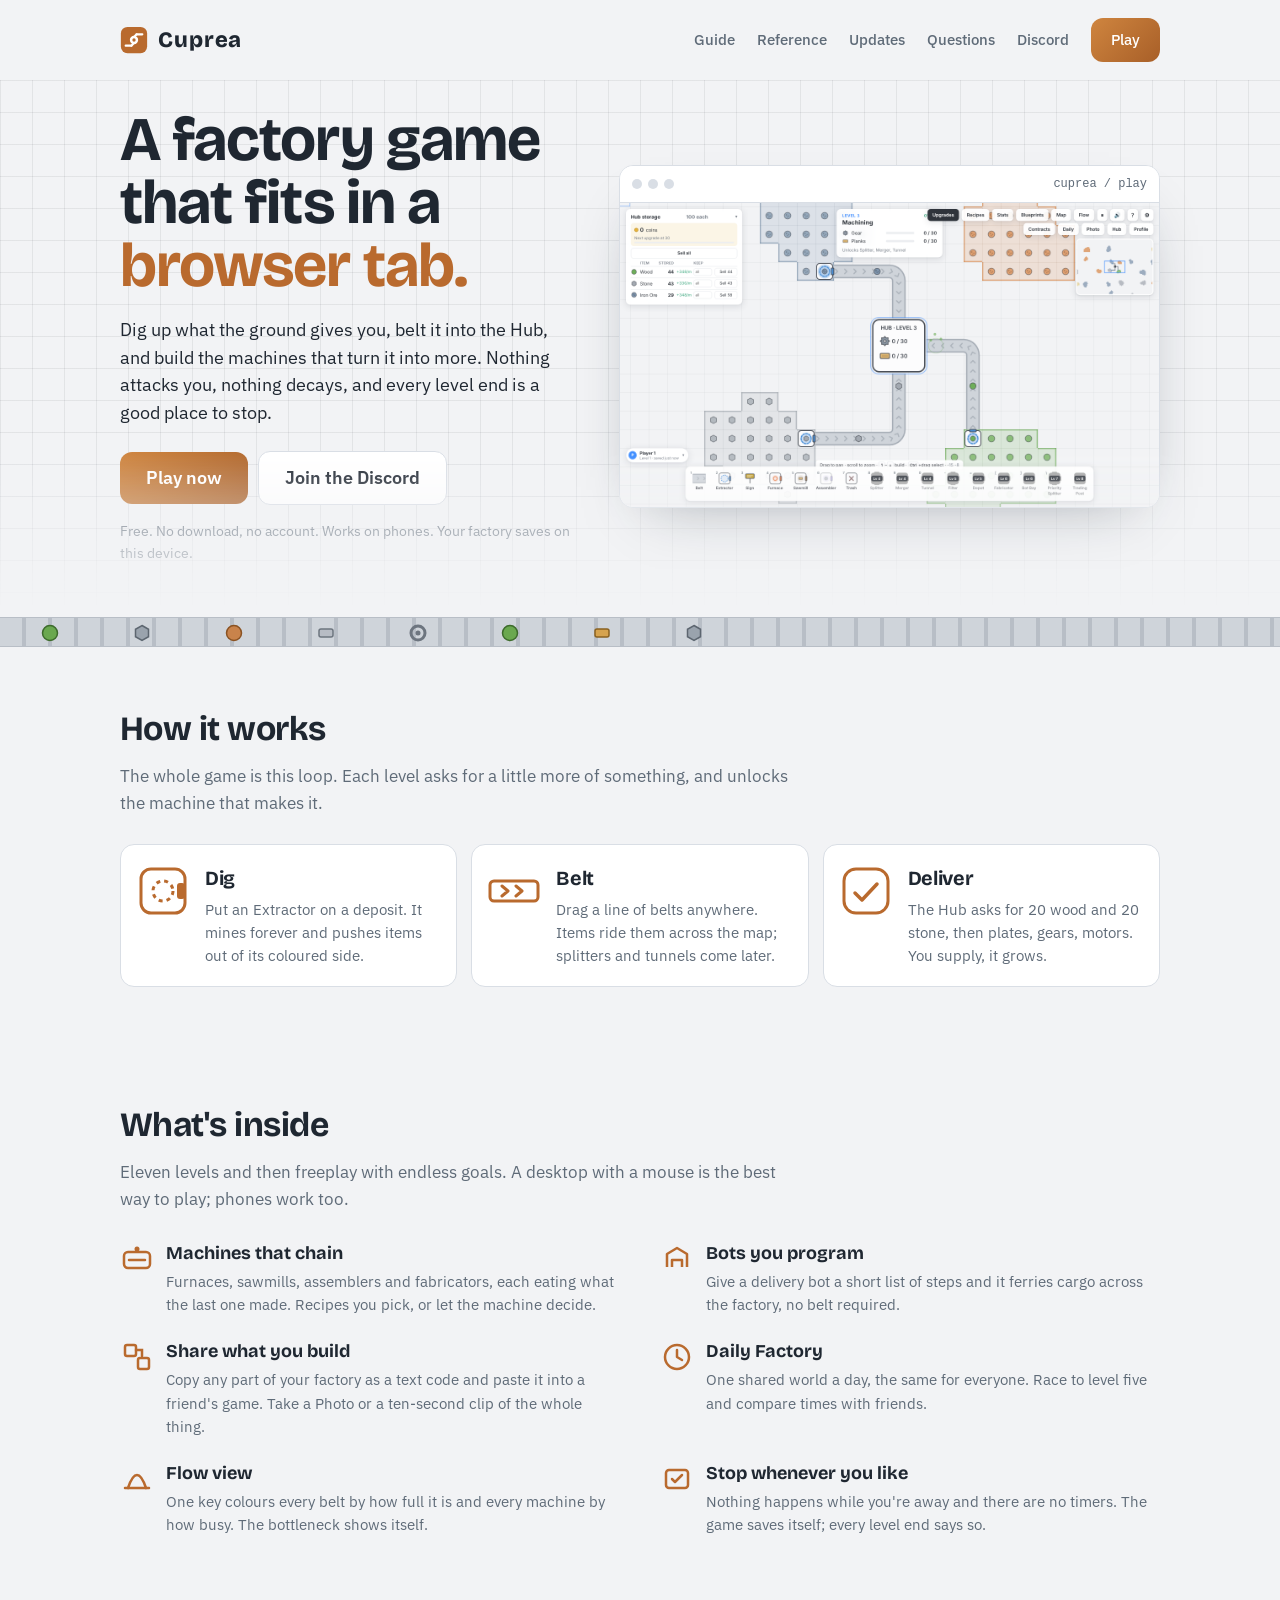
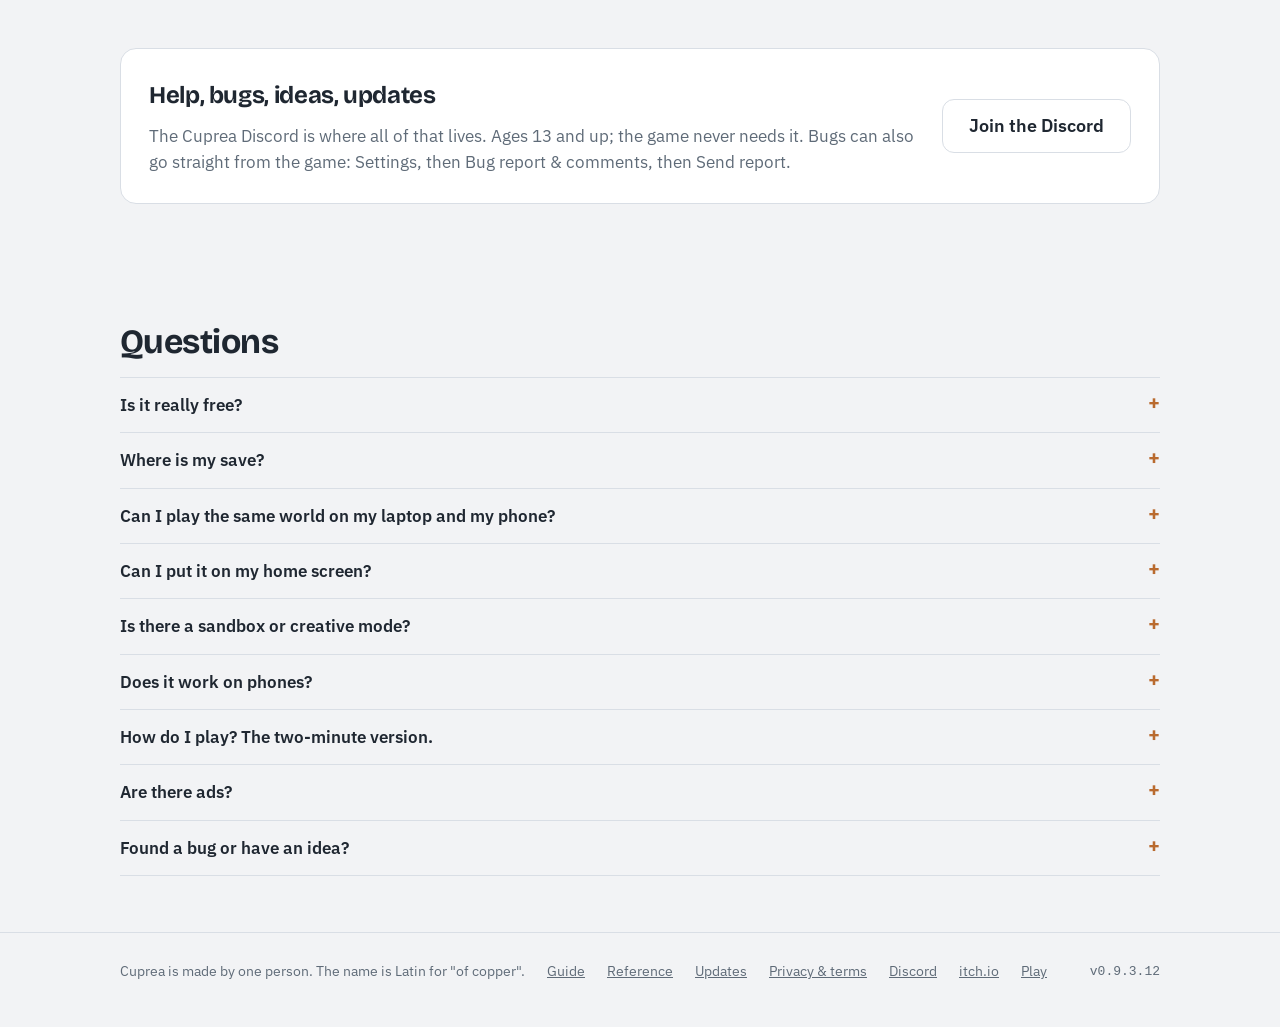
==== commit 6840fa98: "Cuprea 0.9.3.12: clarity pass (phone zoom, framed start, item badges, folded toolbar) Co-Authored-By" ====
--- a/index.html
+++ b/index.html
@@ -13,4 +13,4 @@
     "inLanguage": "en",
     "offers": { "@type": "Offer", "price": "0", "priceCurrency": "USD" },
     "potentialAction": { "@type": "PlayAction", "target": "https://noice787965-droid.github.io/cuprea/play/" }
-  } </script> <meta property="og:title" content="Cuprea — a factory game in your browser"> <meta property="og:description" content="Dig up what the ground gives you, belt it into the Hub, and build the machines that turn it into more. Free, no account, no timers."> <meta property="og:image" content="https://noice787965-droid.github.io/cuprea/screenshot.png"> <meta property="og:url" content="https://noice787965-droid.github.io/cuprea/"> <meta name="theme-color" content="#b96a2e"> <link rel="icon" href="play/favicon.svg" type="image/svg+xml"> <script>(()=>{const t="0d4910d3-9296-45d0-841d-be5cf43dc7ef",a=["noice787965-droid.github.io"];let e=!1;try{e="1"===localStorage.getItem("umami.disabled")}catch{}if(!a.includes(location.hostname)||e||"1"===navigator.doNotTrack||navigator.globalPrivacyControl)return;const o=()=>{try{if(!/[?&]utm_/.test(location.search))return;const t=new URL(location.href);for(const a of[...t.searchParams.keys()])a.startsWith("utm_")&&t.searchParams.delete(a);history.replaceState(history.state,"",t.pathname+(t.search||"")+t.hash)}catch{}},r=document.createElement("script");r.defer=!0,r.src="https://cloud.umami.is/script.js",r.dataset.websiteId=t,r.dataset.domains=a.join(","),r.dataset.doNotTrack="true",r.onload=o,r.onerror=o,document.head.append(r)})()</script> <link rel="preconnect" href="https://fonts.googleapis.com"> <link rel="preconnect" href="https://fonts.gstatic.com" crossorigin> <link rel="stylesheet" href="https://fonts.googleapis.com/css2?family=Bricolage+Grotesque:opsz,wght@12..96,500;12..96,700;12..96,800&family=IBM+Plex+Sans:wght@400;500;600&display=swap"> <style>:root{--paper:#f2f3f5;--panel:#ffffff;--ink:#1f2731;--muted:#5f6b78;--line:#d9dee5;--grid:rgba(40, 50, 60, 0.08);--copper:#b96a2e;--copper-deep:#8f5222;--copper-light:#e0a26f;--belt:#cfd4da;--belt-dark:#b8bec6;--focus:#3c8cff;color-scheme:light}@media (prefers-color-scheme:dark){:root{--paper:#161a20;--panel:#1f252d;--ink:#e6eaef;--muted:#9aa5b2;--line:#2c3540;--grid:rgba(255, 255, 255, 0.06);--copper:#d98a4a;--copper-deep:#b96a2e;--copper-light:#f0c091;--belt:#3a424d;--belt-dark:#2e353f;color-scheme:dark}}*{box-sizing:border-box}html{scroll-behavior:smooth}body{margin:0;font:17px/1.55 "IBM Plex Sans",system-ui,-apple-system,"Segoe UI",Roboto,sans-serif;color:var(--ink);background:var(--paper)}a{color:var(--copper)}a:focus-visible,button:focus-visible{outline:3px solid var(--focus);outline-offset:3px;border-radius:6px}h1,h2,h3{font-family:"Bricolage Grotesque","IBM Plex Sans",system-ui,sans-serif;font-weight:700;letter-spacing:-.015em;text-wrap:balance;margin:0}.wrap{width:min(1040px,100% - 40px);margin-inline:auto}@media (max-width:600px){.wrap{width:min(1040px,100% - 32px)}}.top{display:flex;align-items:center;justify-content:space-between;gap:16px;padding-block:18px}.wordmark{display:inline-flex;align-items:center;gap:10px;text-decoration:none;color:var(--ink);font-family:"Bricolage Grotesque",sans-serif;font-weight:800;font-size:22px;letter-spacing:.04em}.wordmark svg{width:28px;height:28px}.top nav{display:flex;gap:6px 22px;flex-wrap:wrap;align-items:center;font-size:15px}.top nav a{color:var(--muted);text-decoration:none;font-weight:500}.top nav a:hover{color:var(--ink)}@media (max-width:600px){.top nav a:not(.btn){display:none}}.btn{display:inline-flex;align-items:center;justify-content:center;gap:8px;min-height:44px;padding:10px 20px;border-radius:12px;border:1px solid var(--line);background:var(--panel);color:var(--ink);font-weight:600;text-decoration:none}.btn:hover{border-color:var(--copper)}.btn.primary{border:0;background:linear-gradient(135deg,#cf853f,#a85f28);color:#fff}.btn.primary:hover{filter:brightness(1.07)}.btn.big{min-height:52px;padding:12px 26px;font-size:18px}.hero{position:relative;padding-block:28px 44px;background-image:linear-gradient(var(--grid) 1px,transparent 1px),linear-gradient(90deg,var(--grid) 1px,transparent 1px);background-size:32px 32px;-webkit-mask-image:linear-gradient(to bottom,#000 70%,transparent);mask-image:linear-gradient(to bottom,#000 70%,transparent)}.hero .wrap{display:grid;grid-template-columns:minmax(0,5fr) minmax(0,6fr);gap:36px 48px;align-items:center}@media (max-width:860px){.hero .wrap{grid-template-columns:1fr}}.hero h1{font-size:clamp(38px, 5.6vw, 62px);line-height:1.02}.hero h1 .cu{color:var(--copper)}.lede{margin:18px 0 24px;max-width:34em;font-size:18px;color:var(--ink)}.cta{display:flex;flex-wrap:wrap;gap:10px;align-items:center}.fine{flex-basis:100%;margin-top:6px;color:var(--muted);font-size:14px}.shot{display:block;border-radius:14px;overflow:hidden;background:var(--panel);border:1px solid var(--line);box-shadow:0 30px 60px -30px rgba(20,30,45,.45);text-decoration:none}.shot .bar{display:flex;align-items:center;gap:6px;padding:9px 12px;border-bottom:1px solid var(--line);background:var(--panel)}.shot .bar i{width:10px;height:10px;border-radius:50%;background:var(--line)}.shot .bar span{margin-left:auto;font-size:12px;color:var(--muted);font-family:ui-monospace,Menlo,Consolas,monospace}.shot img{display:block;width:100%;height:auto}.conveyor{position:relative;height:30px;margin-block:8px 0;overflow:hidden;background:var(--belt);border-block:1px solid var(--belt-dark)}.conveyor .treads{position:absolute;inset:0;background:repeating-linear-gradient(90deg,transparent 0 22px,var(--belt-dark) 22px 26px);animation:treads .9s linear infinite}.conveyor .cargo{position:absolute;top:5px;left:0;display:flex;gap:72px;padding-left:40px;white-space:nowrap;animation:cargo 26s linear -11s infinite}.conveyor .cargo svg{width:20px;height:20px;display:block}@keyframes treads{to{background-position:26px 0}}@keyframes cargo{from{transform:translateX(-60vw)}to{transform:translateX(100vw)}}@media (prefers-reduced-motion:reduce){.conveyor .cargo,.conveyor .treads{animation:none}html{scroll-behavior:auto}}section{padding-block:56px}section h2{font-size:clamp(26px, 3.2vw, 34px);margin-bottom:8px}.sub{margin:0 0 28px;max-width:40em;color:var(--muted)}.steps{display:grid;grid-template-columns:repeat(3,minmax(0,1fr));gap:14px}@media (max-width:760px){.steps{grid-template-columns:1fr}}.step{display:grid;grid-template-columns:56px 1fr;gap:14px;align-items:start;padding:18px 18px 18px 14px;border-radius:14px;background:var(--panel);border:1px solid var(--line)}.step svg{width:56px;height:56px}.step h3{font-size:20px;margin-bottom:4px}.step p{margin:0;color:var(--muted);font-size:15px}.facts{display:grid;grid-template-columns:repeat(2,minmax(0,1fr));gap:22px 40px}@media (max-width:760px){.facts{grid-template-columns:1fr}}.fact{display:grid;grid-template-columns:34px 1fr;gap:12px;align-items:start}.fact svg{width:34px;height:34px;margin-top:2px}.fact b{display:block;font-family:"Bricolage Grotesque",sans-serif;font-size:18px;font-weight:700}.fact p{margin:2px 0 0;color:var(--muted);font-size:15px}.faq details{border-bottom:1px solid var(--line);padding:14px 0}.faq details:first-of-type{border-top:1px solid var(--line)}.faq summary{cursor:pointer;font-weight:600;font-size:17px;list-style:none;display:flex;justify-content:space-between;gap:16px}.faq summary::-webkit-details-marker{display:none}.faq summary::after{content:"+";color:var(--copper);font-weight:700;font-size:20px;line-height:1}.faq details[open] summary::after{content:"–"}.faq p{margin:10px 0 0;color:var(--muted);max-width:60em}.join{padding:28px;border-radius:16px;background:var(--panel);border:1px solid var(--line);display:grid;grid-template-columns:1fr auto;gap:18px;align-items:center}@media (max-width:760px){.join{grid-template-columns:1fr}}.join h2{font-size:24px}.join p{margin:6px 0 0;color:var(--muted)}footer{padding-block:28px 44px;border-top:1px solid var(--line);color:var(--muted);font-size:14px}footer .wrap{display:flex;flex-wrap:wrap;gap:8px 22px;align-items:center}footer a{color:inherit}footer .ver{margin-left:auto;font-family:ui-monospace,Menlo,Consolas,monospace;font-size:13px}kbd{font:13px ui-monospace,Menlo,Consolas,monospace;padding:1px 6px;border:1px solid var(--line);border-bottom-width:2px;border-radius:5px;background:var(--panel)}</style> </head> <body> <header class="wrap top"> <a class="wordmark" href="./" aria-label="Cuprea home"> <svg viewBox="0 0 64 64" aria-hidden="true"><rect x="2" y="2" width="60" height="60" rx="15" fill="#b96a2e"/><g fill="none" stroke="#fff" stroke-width="5" stroke-linecap="round"><path d="M13 45h13M38 19h13"/><path d="M26 45l6-6M38 19l-6 6"/></g><circle cx="32" cy="32" r="9.5" fill="#fff"/><circle cx="32" cy="32" r="3.8" fill="#b96a2e"/></svg> Cuprea </a> <nav aria-label="Page"> <a href="guide/">Guide</a> <a href="reference/">Reference</a> <a href="updates/">Updates</a> <a href="#faq">Questions</a> <a href="https://discord.gg/RqNg62fHZJ" rel="noopener" data-umami-event="discord-nav">Discord</a> <a class="btn primary" href="play/" data-umami-event="play-nav">Play</a> </nav> </header> <section class="hero" aria-labelledby="h1"> <div class="wrap"> <div> <h1 id="h1">A factory game that fits in a <span class="cu">browser tab.</span></h1> <p class="lede">Dig up what the ground gives you, belt it into the Hub, and build the machines that turn it into more. Nothing attacks you, nothing decays, and every level end is a good place to stop.</p> <div class="cta"> <a class="btn primary big" href="play/" data-umami-event="play-now">Play now</a> <a class="btn big" href="https://discord.gg/RqNg62fHZJ" rel="noopener" data-umami-event="discord-hero">Join the Discord</a> <span class="fine">Free. No download, no account. Works on phones. Your factory saves on this device.</span> </div> </div> <a class="shot" href="play/" aria-label="Open the game" data-umami-event="play-shot"> <div class="bar" aria-hidden="true"><i></i><i></i><i></i><span>cuprea / play</span></div> <img src="screenshot.png" width="1280" height="720" alt="A small Cuprea factory: three extractors on wood, stone and iron deposits feeding belts into the central Hub"> </a> </div> </section> <div class="conveyor" aria-hidden="true"> <div class="treads"></div> <div class="cargo"> <svg viewBox="0 0 20 20"><circle cx="10" cy="10" r="7.5" fill="#6aa84f" stroke="#3d6b2c" stroke-width="1.5"/></svg> <svg viewBox="0 0 20 20"><path d="M10 2.5l6.5 3.75v7.5L10 17.5l-6.5-3.75v-7.5z" fill="#9aa3ad" stroke="#5d6670" stroke-width="1.5"/></svg> <svg viewBox="0 0 20 20"><circle cx="10" cy="10" r="7.5" fill="#c9834b" stroke="#8a5222" stroke-width="1.5"/></svg> <svg viewBox="0 0 20 20"><rect x="3" y="6" width="14" height="8" rx="2" fill="#b7bcc4" stroke="#6d757f" stroke-width="1.5"/></svg> <svg viewBox="0 0 20 20"><circle cx="10" cy="10" r="7" fill="none" stroke="#6d757f" stroke-width="3"/><circle cx="10" cy="10" r="2.5" fill="#6d757f"/></svg> <svg viewBox="0 0 20 20"><circle cx="10" cy="10" r="7.5" fill="#6aa84f" stroke="#3d6b2c" stroke-width="1.5"/></svg> <svg viewBox="0 0 20 20"><rect x="3" y="6" width="14" height="8" rx="2" fill="#d6a34e" stroke="#8a6220" stroke-width="1.5"/></svg> <svg viewBox="0 0 20 20"><path d="M10 2.5l6.5 3.75v7.5L10 17.5l-6.5-3.75v-7.5z" fill="#9aa3ad" stroke="#5d6670" stroke-width="1.5"/></svg> </div> </div> <section id="how" class="wrap" aria-labelledby="how-h"> <h2 id="how-h">How it works</h2> <p class="sub">The whole game is this loop. Each level asks for a little more of something, and unlocks the machine that makes it.</p> <div class="steps"> <div class="step"> <svg viewBox="0 0 56 56" aria-hidden="true"><rect x="6" y="6" width="44" height="44" rx="10" fill="none" stroke="#b96a2e" stroke-width="3"/><circle cx="28" cy="28" r="10" fill="none" stroke="#b96a2e" stroke-width="3" stroke-dasharray="4 4"/><rect x="42" y="20" width="8" height="16" rx="3" fill="#b96a2e"/></svg> <div><h3>Dig</h3><p>Put an Extractor on a deposit. It mines forever and pushes items out of its coloured side.</p></div> </div> <div class="step"> <svg viewBox="0 0 56 56" aria-hidden="true"><rect x="4" y="18" width="48" height="20" rx="4" fill="none" stroke="#b96a2e" stroke-width="3"/><path d="M16 23l6 5-6 5M30 23l6 5-6 5" fill="none" stroke="#b96a2e" stroke-width="3" stroke-linecap="round" stroke-linejoin="round"/></svg> <div><h3>Belt</h3><p>Drag a line of belts anywhere. Items ride them across the map; splitters and tunnels come later.</p></div> </div> <div class="step"> <svg viewBox="0 0 56 56" aria-hidden="true"><rect x="6" y="6" width="44" height="44" rx="12" fill="none" stroke="#b96a2e" stroke-width="3"/><path d="M17 30l7 7 15-16" fill="none" stroke="#b96a2e" stroke-width="3.5" stroke-linecap="round" stroke-linejoin="round"/></svg> <div><h3>Deliver</h3><p>The Hub asks for 20 wood and 20 stone, then plates, gears, motors. You supply, it grows.</p></div> </div> </div> </section> <section id="inside" class="wrap" aria-labelledby="inside-h"> <h2 id="inside-h">What's inside</h2> <p class="sub">Eleven levels and then freeplay with endless goals. A desktop with a mouse is the best way to play; phones work too.</p> <div class="facts"> <div class="fact"> <svg viewBox="0 0 34 34" aria-hidden="true"><rect x="4" y="10" width="26" height="16" rx="4" fill="none" stroke="#b96a2e" stroke-width="2.5"/><path d="M9 18h16" stroke="#b96a2e" stroke-width="2.5" stroke-linecap="round"/><circle cx="17" cy="7" r="2.5" fill="#b96a2e"/></svg> <div><b>Machines that chain</b><p>Furnaces, sawmills, assemblers and fabricators, each eating what the last one made. Recipes you pick, or let the machine decide.</p></div> </div> <div class="fact"> <svg viewBox="0 0 34 34" aria-hidden="true"><path d="M7 25V12l10-6 10 6v13" fill="none" stroke="#b96a2e" stroke-width="2.5" stroke-linejoin="round"/><path d="M12 25v-7h10v7" fill="none" stroke="#b96a2e" stroke-width="2.5" stroke-linejoin="round"/></svg> <div><b>Bots you program</b><p>Give a delivery bot a short list of steps and it ferries cargo across the factory, no belt required.</p></div> </div> <div class="fact"> <svg viewBox="0 0 34 34" aria-hidden="true"><rect x="5" y="5" width="11" height="11" rx="2" fill="none" stroke="#b96a2e" stroke-width="2.5"/><rect x="18" y="18" width="11" height="11" rx="2" fill="none" stroke="#b96a2e" stroke-width="2.5"/><path d="M16 10h6v6" fill="none" stroke="#b96a2e" stroke-width="2.5" stroke-linecap="round"/></svg> <div><b>Share what you build</b><p>Copy any part of your factory as a text code and paste it into a friend's game. Take a Photo or a ten-second clip of the whole thing.</p></div> </div> <div class="fact"> <svg viewBox="0 0 34 34" aria-hidden="true"><circle cx="17" cy="17" r="12" fill="none" stroke="#b96a2e" stroke-width="2.5"/><path d="M17 10v7l5 3" fill="none" stroke="#b96a2e" stroke-width="2.5" stroke-linecap="round" stroke-linejoin="round"/></svg> <div><b>Daily Factory</b><p>One shared world a day, the same for everyone. Race to level five and compare times with friends.</p></div> </div> <div class="fact"> <svg viewBox="0 0 34 34" aria-hidden="true"><path d="M8 26c3-9 6-13 9-13s6 4 9 13" fill="none" stroke="#b96a2e" stroke-width="2.5" stroke-linecap="round"/><path d="M5 26h24" stroke="#b96a2e" stroke-width="2.5" stroke-linecap="round"/></svg> <div><b>Flow view</b><p>One key colours every belt by how full it is and every machine by how busy. The bottleneck shows itself.</p></div> </div> <div class="fact"> <svg viewBox="0 0 34 34" aria-hidden="true"><rect x="6" y="8" width="22" height="18" rx="3" fill="none" stroke="#b96a2e" stroke-width="2.5"/><path d="M12 17l3 3 7-7" fill="none" stroke="#b96a2e" stroke-width="2.5" stroke-linecap="round" stroke-linejoin="round"/></svg> <div><b>Stop whenever you like</b><p>Nothing happens while you're away and there are no timers. The game saves itself; every level end says so.</p></div> </div> </div> </section> <section class="wrap" aria-label="Community"> <div class="join"> <div> <h2>Help, bugs, ideas, updates</h2> <p>The Cuprea Discord is where all of that lives. Ages 13 and up; the game never needs it. Bugs can also go straight from the game: Settings, then Bug report &amp; comments, then Send report.</p> </div> <a class="btn big" href="https://discord.gg/RqNg62fHZJ" rel="noopener" data-umami-event="discord-join">Join the Discord</a> </div> </section> <section id="faq" class="wrap faq" aria-labelledby="faq-h"> <h2 id="faq-h">Questions</h2> <details><summary>Is it really free?</summary><p>Yes. This web version is the full game as it exists today. If it ever comes to Steam, that version will be a paid download with extra content, and the web version stays free.</p></details> <details><summary>Where is my save?</summary><p>In this browser, on this device (browser storage). Clearing site data deletes it, and private windows forget it. Use <b>Settings → Export</b> (or <b>Copy</b>) to back it up, and <b>Import</b> to bring it back on another device. The game also keeps your last three autosaves under <b>Settings → Restore a backup</b>.</p></details> <details><summary>Can I play the same world on my laptop and my phone?</summary><p>Yes. <b>Profiles → Sync</b> gives a profile a secret code and a link. Send the link to yourself and open it on the other device, and the same world appears there (or type the code under <b>Link a synced profile</b>). The game then saves to the cloud while you play and loads the newest copy when you come back. No account, no email, nothing personal: the link is the key, so keep it to yourself. Profiles without Sync never leave your device.</p></details> <details><summary>Can I put it on my home screen?</summary><p>Yes. On an iPhone or iPad: <b>Share → Add to Home Screen</b>. On Android: the browser menu → <b>Install app</b> (or <b>Add to Home screen</b>). On a computer, Chrome and Edge show an install button in the address bar. It then opens like an app, full screen, and works without a connection. One thing to know on iPhone: the Home Screen copy keeps its own save (which Safari doesn't clear), so to bring a factory along, turn on <b>Profiles → Sync</b> in the browser first and use <b>Link a synced profile</b> in the app.</p></details> <details><summary>Is there a sandbox or creative mode?</summary><p>Yes, once one of your factories has finished level 5: <b>Sandbox</b> in the menu opens a world of its own where everything is unlocked and building is free, with an Item Source that makes any item. Blueprints you save there wait in your real factory.</p></details> <details><summary>Does it work on phones?</summary><p>Yes, with touch controls built for fingers: tap a tile to park a see-through ghost, tap it again to build. One finger pans, two fingers zoom. A desktop with a mouse is still the best way to play big factories.</p></details> <details><summary>How do I play? The two-minute version.</summary><p>Press <kbd>2</kbd> for the Extractor and drop it on a coloured deposit; its arrow shows where items come out. Press <kbd>1</kbd> for Belts and drag a line from the extractor into the Hub in the middle; <kbd>R</kbd> rotates. When the level panel fills up, pick the next goal or stop. The game saved already. The <a href="guide/">beginner's guide</a> walks through every level, and the <a href="reference/">reference</a> lists every building and recipe.</p></details> <details><summary>Are there ads?</summary><p>Not in this version. If one small ad ever appears beside the game on wide screens, it will be to help pay for hosting; it would never sit over the game, and the <a href="privacy.html">privacy page</a> says what the ad provider could collect.</p></details> <details><summary>Found a bug or have an idea?</summary><p>Open <b>Settings → Bug report &amp; comments</b> inside the game, write what happened and press <b>Send report</b>; it reaches the developer directly, with optional anonymous play stats. You can also post it in <a href="https://discord.gg/RqNg62fHZJ" rel="noopener" data-umami-event="discord-faq">the Discord</a> (ages 13+).</p></details> </section> <footer> <div class="wrap"> <span>Cuprea is made by one person. The name is Latin for "of copper".</span> <a href="guide/">Guide</a> <a href="reference/">Reference</a> <a href="updates/">Updates</a> <a href="privacy.html">Privacy &amp; terms</a> <a href="https://discord.gg/RqNg62fHZJ" rel="noopener" data-umami-event="discord-footer">Discord</a> <a href="https://noice7879.itch.io/cuprea" rel="noopener" data-umami-event="itch-footer">itch.io</a> <a href="play/" data-umami-event="play-footer">Play</a> <span class="ver">v0.9.3.11</span> </div> </footer> </body> </html> +  } </script> <meta property="og:title" content="Cuprea — a factory game in your browser"> <meta property="og:description" content="Dig up what the ground gives you, belt it into the Hub, and build the machines that turn it into more. Free, no account, no timers."> <meta property="og:image" content="https://noice787965-droid.github.io/cuprea/screenshot.png"> <meta property="og:url" content="https://noice787965-droid.github.io/cuprea/"> <meta name="theme-color" content="#b96a2e"> <link rel="icon" href="play/favicon.svg" type="image/svg+xml"> <script>(()=>{const t="0d4910d3-9296-45d0-841d-be5cf43dc7ef",a=["noice787965-droid.github.io"];let e=!1;try{e="1"===localStorage.getItem("umami.disabled")}catch{}if(!a.includes(location.hostname)||e||"1"===navigator.doNotTrack||navigator.globalPrivacyControl)return;const o=()=>{try{if(!/[?&]utm_/.test(location.search))return;const t=new URL(location.href);for(const a of[...t.searchParams.keys()])a.startsWith("utm_")&&t.searchParams.delete(a);history.replaceState(history.state,"",t.pathname+(t.search||"")+t.hash)}catch{}},r=document.createElement("script");r.defer=!0,r.src="https://cloud.umami.is/script.js",r.dataset.websiteId=t,r.dataset.domains=a.join(","),r.dataset.doNotTrack="true",r.onload=o,r.onerror=o,document.head.append(r)})()</script> <link rel="preconnect" href="https://fonts.googleapis.com"> <link rel="preconnect" href="https://fonts.gstatic.com" crossorigin> <link rel="stylesheet" href="https://fonts.googleapis.com/css2?family=Bricolage+Grotesque:opsz,wght@12..96,500;12..96,700;12..96,800&family=IBM+Plex+Sans:wght@400;500;600&display=swap"> <style>:root{--paper:#f2f3f5;--panel:#ffffff;--ink:#1f2731;--muted:#5f6b78;--line:#d9dee5;--grid:rgba(40, 50, 60, 0.08);--copper:#b96a2e;--copper-deep:#8f5222;--copper-light:#e0a26f;--belt:#cfd4da;--belt-dark:#b8bec6;--focus:#3c8cff;color-scheme:light}@media (prefers-color-scheme:dark){:root{--paper:#161a20;--panel:#1f252d;--ink:#e6eaef;--muted:#9aa5b2;--line:#2c3540;--grid:rgba(255, 255, 255, 0.06);--copper:#d98a4a;--copper-deep:#b96a2e;--copper-light:#f0c091;--belt:#3a424d;--belt-dark:#2e353f;color-scheme:dark}}*{box-sizing:border-box}html{scroll-behavior:smooth}body{margin:0;font:17px/1.55 "IBM Plex Sans",system-ui,-apple-system,"Segoe UI",Roboto,sans-serif;color:var(--ink);background:var(--paper)}a{color:var(--copper)}a:focus-visible,button:focus-visible{outline:3px solid var(--focus);outline-offset:3px;border-radius:6px}h1,h2,h3{font-family:"Bricolage Grotesque","IBM Plex Sans",system-ui,sans-serif;font-weight:700;letter-spacing:-.015em;text-wrap:balance;margin:0}.wrap{width:min(1040px,100% - 40px);margin-inline:auto}@media (max-width:600px){.wrap{width:min(1040px,100% - 32px)}}.top{display:flex;align-items:center;justify-content:space-between;gap:16px;padding-block:18px}.wordmark{display:inline-flex;align-items:center;gap:10px;text-decoration:none;color:var(--ink);font-family:"Bricolage Grotesque",sans-serif;font-weight:800;font-size:22px;letter-spacing:.04em}.wordmark svg{width:28px;height:28px}.top nav{display:flex;gap:6px 22px;flex-wrap:wrap;align-items:center;font-size:15px}.top nav a{color:var(--muted);text-decoration:none;font-weight:500}.top nav a:hover{color:var(--ink)}@media (max-width:600px){.top nav a:not(.btn){display:none}}.btn{display:inline-flex;align-items:center;justify-content:center;gap:8px;min-height:44px;padding:10px 20px;border-radius:12px;border:1px solid var(--line);background:var(--panel);color:var(--ink);font-weight:600;text-decoration:none}.btn:hover{border-color:var(--copper)}.btn.primary{border:0;background:linear-gradient(135deg,#cf853f,#a85f28);color:#fff}.btn.primary:hover{filter:brightness(1.07)}.btn.big{min-height:52px;padding:12px 26px;font-size:18px}.hero{position:relative;padding-block:28px 44px;background-image:linear-gradient(var(--grid) 1px,transparent 1px),linear-gradient(90deg,var(--grid) 1px,transparent 1px);background-size:32px 32px;-webkit-mask-image:linear-gradient(to bottom,#000 70%,transparent);mask-image:linear-gradient(to bottom,#000 70%,transparent)}.hero .wrap{display:grid;grid-template-columns:minmax(0,5fr) minmax(0,6fr);gap:36px 48px;align-items:center}@media (max-width:860px){.hero .wrap{grid-template-columns:1fr}}.hero h1{font-size:clamp(38px, 5.6vw, 62px);line-height:1.02}.hero h1 .cu{color:var(--copper)}.lede{margin:18px 0 24px;max-width:34em;font-size:18px;color:var(--ink)}.cta{display:flex;flex-wrap:wrap;gap:10px;align-items:center}.fine{flex-basis:100%;margin-top:6px;color:var(--muted);font-size:14px}.shot{display:block;border-radius:14px;overflow:hidden;background:var(--panel);border:1px solid var(--line);box-shadow:0 30px 60px -30px rgba(20,30,45,.45);text-decoration:none}.shot .bar{display:flex;align-items:center;gap:6px;padding:9px 12px;border-bottom:1px solid var(--line);background:var(--panel)}.shot .bar i{width:10px;height:10px;border-radius:50%;background:var(--line)}.shot .bar span{margin-left:auto;font-size:12px;color:var(--muted);font-family:ui-monospace,Menlo,Consolas,monospace}.shot img{display:block;width:100%;height:auto}.conveyor{position:relative;height:30px;margin-block:8px 0;overflow:hidden;background:var(--belt);border-block:1px solid var(--belt-dark)}.conveyor .treads{position:absolute;inset:0;background:repeating-linear-gradient(90deg,transparent 0 22px,var(--belt-dark) 22px 26px);animation:treads .9s linear infinite}.conveyor .cargo{position:absolute;top:5px;left:0;display:flex;gap:72px;padding-left:40px;white-space:nowrap;animation:cargo 26s linear -11s infinite}.conveyor .cargo svg{width:20px;height:20px;display:block}@keyframes treads{to{background-position:26px 0}}@keyframes cargo{from{transform:translateX(-60vw)}to{transform:translateX(100vw)}}@media (prefers-reduced-motion:reduce){.conveyor .cargo,.conveyor .treads{animation:none}html{scroll-behavior:auto}}section{padding-block:56px}section h2{font-size:clamp(26px, 3.2vw, 34px);margin-bottom:8px}.sub{margin:0 0 28px;max-width:40em;color:var(--muted)}.steps{display:grid;grid-template-columns:repeat(3,minmax(0,1fr));gap:14px}@media (max-width:760px){.steps{grid-template-columns:1fr}}.step{display:grid;grid-template-columns:56px 1fr;gap:14px;align-items:start;padding:18px 18px 18px 14px;border-radius:14px;background:var(--panel);border:1px solid var(--line)}.step svg{width:56px;height:56px}.step h3{font-size:20px;margin-bottom:4px}.step p{margin:0;color:var(--muted);font-size:15px}.facts{display:grid;grid-template-columns:repeat(2,minmax(0,1fr));gap:22px 40px}@media (max-width:760px){.facts{grid-template-columns:1fr}}.fact{display:grid;grid-template-columns:34px 1fr;gap:12px;align-items:start}.fact svg{width:34px;height:34px;margin-top:2px}.fact b{display:block;font-family:"Bricolage Grotesque",sans-serif;font-size:18px;font-weight:700}.fact p{margin:2px 0 0;color:var(--muted);font-size:15px}.faq details{border-bottom:1px solid var(--line);padding:14px 0}.faq details:first-of-type{border-top:1px solid var(--line)}.faq summary{cursor:pointer;font-weight:600;font-size:17px;list-style:none;display:flex;justify-content:space-between;gap:16px}.faq summary::-webkit-details-marker{display:none}.faq summary::after{content:"+";color:var(--copper);font-weight:700;font-size:20px;line-height:1}.faq details[open] summary::after{content:"–"}.faq p{margin:10px 0 0;color:var(--muted);max-width:60em}.join{padding:28px;border-radius:16px;background:var(--panel);border:1px solid var(--line);display:grid;grid-template-columns:1fr auto;gap:18px;align-items:center}@media (max-width:760px){.join{grid-template-columns:1fr}}.join h2{font-size:24px}.join p{margin:6px 0 0;color:var(--muted)}footer{padding-block:28px 44px;border-top:1px solid var(--line);color:var(--muted);font-size:14px}footer .wrap{display:flex;flex-wrap:wrap;gap:8px 22px;align-items:center}footer a{color:inherit}footer .ver{margin-left:auto;font-family:ui-monospace,Menlo,Consolas,monospace;font-size:13px}kbd{font:13px ui-monospace,Menlo,Consolas,monospace;padding:1px 6px;border:1px solid var(--line);border-bottom-width:2px;border-radius:5px;background:var(--panel)}</style> </head> <body> <header class="wrap top"> <a class="wordmark" href="./" aria-label="Cuprea home"> <svg viewBox="0 0 64 64" aria-hidden="true"><rect x="2" y="2" width="60" height="60" rx="15" fill="#b96a2e"/><g fill="none" stroke="#fff" stroke-width="5" stroke-linecap="round"><path d="M13 45h13M38 19h13"/><path d="M26 45l6-6M38 19l-6 6"/></g><circle cx="32" cy="32" r="9.5" fill="#fff"/><circle cx="32" cy="32" r="3.8" fill="#b96a2e"/></svg> Cuprea </a> <nav aria-label="Page"> <a href="guide/">Guide</a> <a href="reference/">Reference</a> <a href="updates/">Updates</a> <a href="#faq">Questions</a> <a href="https://discord.gg/RqNg62fHZJ" rel="noopener" data-umami-event="discord-nav">Discord</a> <a class="btn primary" href="play/" data-umami-event="play-nav">Play</a> </nav> </header> <section class="hero" aria-labelledby="h1"> <div class="wrap"> <div> <h1 id="h1">A factory game that fits in a <span class="cu">browser tab.</span></h1> <p class="lede">Dig up what the ground gives you, belt it into the Hub, and build the machines that turn it into more. Nothing attacks you, nothing decays, and every level end is a good place to stop.</p> <div class="cta"> <a class="btn primary big" href="play/" data-umami-event="play-now">Play now</a> <a class="btn big" href="https://discord.gg/RqNg62fHZJ" rel="noopener" data-umami-event="discord-hero">Join the Discord</a> <span class="fine">Free. No download, no account. Works on phones. Your factory saves on this device.</span> </div> </div> <a class="shot" href="play/" aria-label="Open the game" data-umami-event="play-shot"> <div class="bar" aria-hidden="true"><i></i><i></i><i></i><span>cuprea / play</span></div> <img src="screenshot.png" width="1280" height="720" alt="A small Cuprea factory: three extractors on wood, stone and iron deposits feeding belts into the central Hub"> </a> </div> </section> <div class="conveyor" aria-hidden="true"> <div class="treads"></div> <div class="cargo"> <svg viewBox="0 0 20 20"><circle cx="10" cy="10" r="7.5" fill="#6aa84f" stroke="#3d6b2c" stroke-width="1.5"/></svg> <svg viewBox="0 0 20 20"><path d="M10 2.5l6.5 3.75v7.5L10 17.5l-6.5-3.75v-7.5z" fill="#9aa3ad" stroke="#5d6670" stroke-width="1.5"/></svg> <svg viewBox="0 0 20 20"><circle cx="10" cy="10" r="7.5" fill="#c9834b" stroke="#8a5222" stroke-width="1.5"/></svg> <svg viewBox="0 0 20 20"><rect x="3" y="6" width="14" height="8" rx="2" fill="#b7bcc4" stroke="#6d757f" stroke-width="1.5"/></svg> <svg viewBox="0 0 20 20"><circle cx="10" cy="10" r="7" fill="none" stroke="#6d757f" stroke-width="3"/><circle cx="10" cy="10" r="2.5" fill="#6d757f"/></svg> <svg viewBox="0 0 20 20"><circle cx="10" cy="10" r="7.5" fill="#6aa84f" stroke="#3d6b2c" stroke-width="1.5"/></svg> <svg viewBox="0 0 20 20"><rect x="3" y="6" width="14" height="8" rx="2" fill="#d6a34e" stroke="#8a6220" stroke-width="1.5"/></svg> <svg viewBox="0 0 20 20"><path d="M10 2.5l6.5 3.75v7.5L10 17.5l-6.5-3.75v-7.5z" fill="#9aa3ad" stroke="#5d6670" stroke-width="1.5"/></svg> </div> </div> <section id="how" class="wrap" aria-labelledby="how-h"> <h2 id="how-h">How it works</h2> <p class="sub">The whole game is this loop. Each level asks for a little more of something, and unlocks the machine that makes it.</p> <div class="steps"> <div class="step"> <svg viewBox="0 0 56 56" aria-hidden="true"><rect x="6" y="6" width="44" height="44" rx="10" fill="none" stroke="#b96a2e" stroke-width="3"/><circle cx="28" cy="28" r="10" fill="none" stroke="#b96a2e" stroke-width="3" stroke-dasharray="4 4"/><rect x="42" y="20" width="8" height="16" rx="3" fill="#b96a2e"/></svg> <div><h3>Dig</h3><p>Put an Extractor on a deposit. It mines forever and pushes items out of its coloured side.</p></div> </div> <div class="step"> <svg viewBox="0 0 56 56" aria-hidden="true"><rect x="4" y="18" width="48" height="20" rx="4" fill="none" stroke="#b96a2e" stroke-width="3"/><path d="M16 23l6 5-6 5M30 23l6 5-6 5" fill="none" stroke="#b96a2e" stroke-width="3" stroke-linecap="round" stroke-linejoin="round"/></svg> <div><h3>Belt</h3><p>Drag a line of belts anywhere. Items ride them across the map; splitters and tunnels come later.</p></div> </div> <div class="step"> <svg viewBox="0 0 56 56" aria-hidden="true"><rect x="6" y="6" width="44" height="44" rx="12" fill="none" stroke="#b96a2e" stroke-width="3"/><path d="M17 30l7 7 15-16" fill="none" stroke="#b96a2e" stroke-width="3.5" stroke-linecap="round" stroke-linejoin="round"/></svg> <div><h3>Deliver</h3><p>The Hub asks for 20 wood and 20 stone, then plates, gears, motors. You supply, it grows.</p></div> </div> </div> </section> <section id="inside" class="wrap" aria-labelledby="inside-h"> <h2 id="inside-h">What's inside</h2> <p class="sub">Eleven levels and then freeplay with endless goals. A desktop with a mouse is the best way to play; phones work too.</p> <div class="facts"> <div class="fact"> <svg viewBox="0 0 34 34" aria-hidden="true"><rect x="4" y="10" width="26" height="16" rx="4" fill="none" stroke="#b96a2e" stroke-width="2.5"/><path d="M9 18h16" stroke="#b96a2e" stroke-width="2.5" stroke-linecap="round"/><circle cx="17" cy="7" r="2.5" fill="#b96a2e"/></svg> <div><b>Machines that chain</b><p>Furnaces, sawmills, assemblers and fabricators, each eating what the last one made. Recipes you pick, or let the machine decide.</p></div> </div> <div class="fact"> <svg viewBox="0 0 34 34" aria-hidden="true"><path d="M7 25V12l10-6 10 6v13" fill="none" stroke="#b96a2e" stroke-width="2.5" stroke-linejoin="round"/><path d="M12 25v-7h10v7" fill="none" stroke="#b96a2e" stroke-width="2.5" stroke-linejoin="round"/></svg> <div><b>Bots you program</b><p>Give a delivery bot a short list of steps and it ferries cargo across the factory, no belt required.</p></div> </div> <div class="fact"> <svg viewBox="0 0 34 34" aria-hidden="true"><rect x="5" y="5" width="11" height="11" rx="2" fill="none" stroke="#b96a2e" stroke-width="2.5"/><rect x="18" y="18" width="11" height="11" rx="2" fill="none" stroke="#b96a2e" stroke-width="2.5"/><path d="M16 10h6v6" fill="none" stroke="#b96a2e" stroke-width="2.5" stroke-linecap="round"/></svg> <div><b>Share what you build</b><p>Copy any part of your factory as a text code and paste it into a friend's game. Take a Photo or a ten-second clip of the whole thing.</p></div> </div> <div class="fact"> <svg viewBox="0 0 34 34" aria-hidden="true"><circle cx="17" cy="17" r="12" fill="none" stroke="#b96a2e" stroke-width="2.5"/><path d="M17 10v7l5 3" fill="none" stroke="#b96a2e" stroke-width="2.5" stroke-linecap="round" stroke-linejoin="round"/></svg> <div><b>Daily Factory</b><p>One shared world a day, the same for everyone. Race to level five and compare times with friends.</p></div> </div> <div class="fact"> <svg viewBox="0 0 34 34" aria-hidden="true"><path d="M8 26c3-9 6-13 9-13s6 4 9 13" fill="none" stroke="#b96a2e" stroke-width="2.5" stroke-linecap="round"/><path d="M5 26h24" stroke="#b96a2e" stroke-width="2.5" stroke-linecap="round"/></svg> <div><b>Flow view</b><p>One key colours every belt by how full it is and every machine by how busy. The bottleneck shows itself.</p></div> </div> <div class="fact"> <svg viewBox="0 0 34 34" aria-hidden="true"><rect x="6" y="8" width="22" height="18" rx="3" fill="none" stroke="#b96a2e" stroke-width="2.5"/><path d="M12 17l3 3 7-7" fill="none" stroke="#b96a2e" stroke-width="2.5" stroke-linecap="round" stroke-linejoin="round"/></svg> <div><b>Stop whenever you like</b><p>Nothing happens while you're away and there are no timers. The game saves itself; every level end says so.</p></div> </div> </div> </section> <section class="wrap" aria-label="Community"> <div class="join"> <div> <h2>Help, bugs, ideas, updates</h2> <p>The Cuprea Discord is where all of that lives. Ages 13 and up; the game never needs it. Bugs can also go straight from the game: Settings, then Bug report &amp; comments, then Send report.</p> </div> <a class="btn big" href="https://discord.gg/RqNg62fHZJ" rel="noopener" data-umami-event="discord-join">Join the Discord</a> </div> </section> <section id="faq" class="wrap faq" aria-labelledby="faq-h"> <h2 id="faq-h">Questions</h2> <details><summary>Is it really free?</summary><p>Yes. This web version is the full game as it exists today. If it ever comes to Steam, that version will be a paid download with extra content, and the web version stays free.</p></details> <details><summary>Where is my save?</summary><p>In this browser, on this device (browser storage). Clearing site data deletes it, and private windows forget it. Use <b>Settings → Export</b> (or <b>Copy</b>) to back it up, and <b>Import</b> to bring it back on another device. The game also keeps your last three autosaves under <b>Settings → Restore a backup</b>.</p></details> <details><summary>Can I play the same world on my laptop and my phone?</summary><p>Yes. <b>Profiles → Sync</b> gives a profile a secret code and a link. Send the link to yourself and open it on the other device, and the same world appears there (or type the code under <b>Link a synced profile</b>). The game then saves to the cloud while you play and loads the newest copy when you come back. No account, no email, nothing personal: the link is the key, so keep it to yourself. Profiles without Sync never leave your device.</p></details> <details><summary>Can I put it on my home screen?</summary><p>Yes. On an iPhone or iPad: <b>Share → Add to Home Screen</b>. On Android: the browser menu → <b>Install app</b> (or <b>Add to Home screen</b>). On a computer, Chrome and Edge show an install button in the address bar. It then opens like an app, full screen, and works without a connection. One thing to know on iPhone: the Home Screen copy keeps its own save (which Safari doesn't clear), so to bring a factory along, turn on <b>Profiles → Sync</b> in the browser first and use <b>Link a synced profile</b> in the app.</p></details> <details><summary>Is there a sandbox or creative mode?</summary><p>Yes, once one of your factories has finished level 5: <b>Sandbox</b> in the menu opens a world of its own where everything is unlocked and building is free, with an Item Source that makes any item. Blueprints you save there wait in your real factory.</p></details> <details><summary>Does it work on phones?</summary><p>Yes, with touch controls built for fingers: tap a tile to park a see-through ghost, tap it again to build. One finger pans, two fingers zoom. A desktop with a mouse is still the best way to play big factories.</p></details> <details><summary>How do I play? The two-minute version.</summary><p>Press <kbd>2</kbd> for the Extractor and drop it on a coloured deposit; its arrow shows where items come out. Press <kbd>1</kbd> for Belts and drag a line from the extractor into the Hub in the middle; <kbd>R</kbd> rotates. When the level panel fills up, pick the next goal or stop. The game saved already. The <a href="guide/">beginner's guide</a> walks through every level, and the <a href="reference/">reference</a> lists every building and recipe.</p></details> <details><summary>Are there ads?</summary><p>Not in this version. If one small ad ever appears beside the game on wide screens, it will be to help pay for hosting; it would never sit over the game, and the <a href="privacy.html">privacy page</a> says what the ad provider could collect.</p></details> <details><summary>Found a bug or have an idea?</summary><p>Open <b>Settings → Bug report &amp; comments</b> inside the game, write what happened and press <b>Send report</b>; it reaches the developer directly, with optional anonymous play stats. You can also post it in <a href="https://discord.gg/RqNg62fHZJ" rel="noopener" data-umami-event="discord-faq">the Discord</a> (ages 13+).</p></details> </section> <footer> <div class="wrap"> <span>Cuprea is made by one person. The name is Latin for "of copper".</span> <a href="guide/">Guide</a> <a href="reference/">Reference</a> <a href="updates/">Updates</a> <a href="privacy.html">Privacy &amp; terms</a> <a href="https://discord.gg/RqNg62fHZJ" rel="noopener" data-umami-event="discord-footer">Discord</a> <a href="https://noice7879.itch.io/cuprea" rel="noopener" data-umami-event="itch-footer">itch.io</a> <a href="play/" data-umami-event="play-footer">Play</a> <span class="ver">v0.9.3.12</span> </div> </footer> </body> </html> 
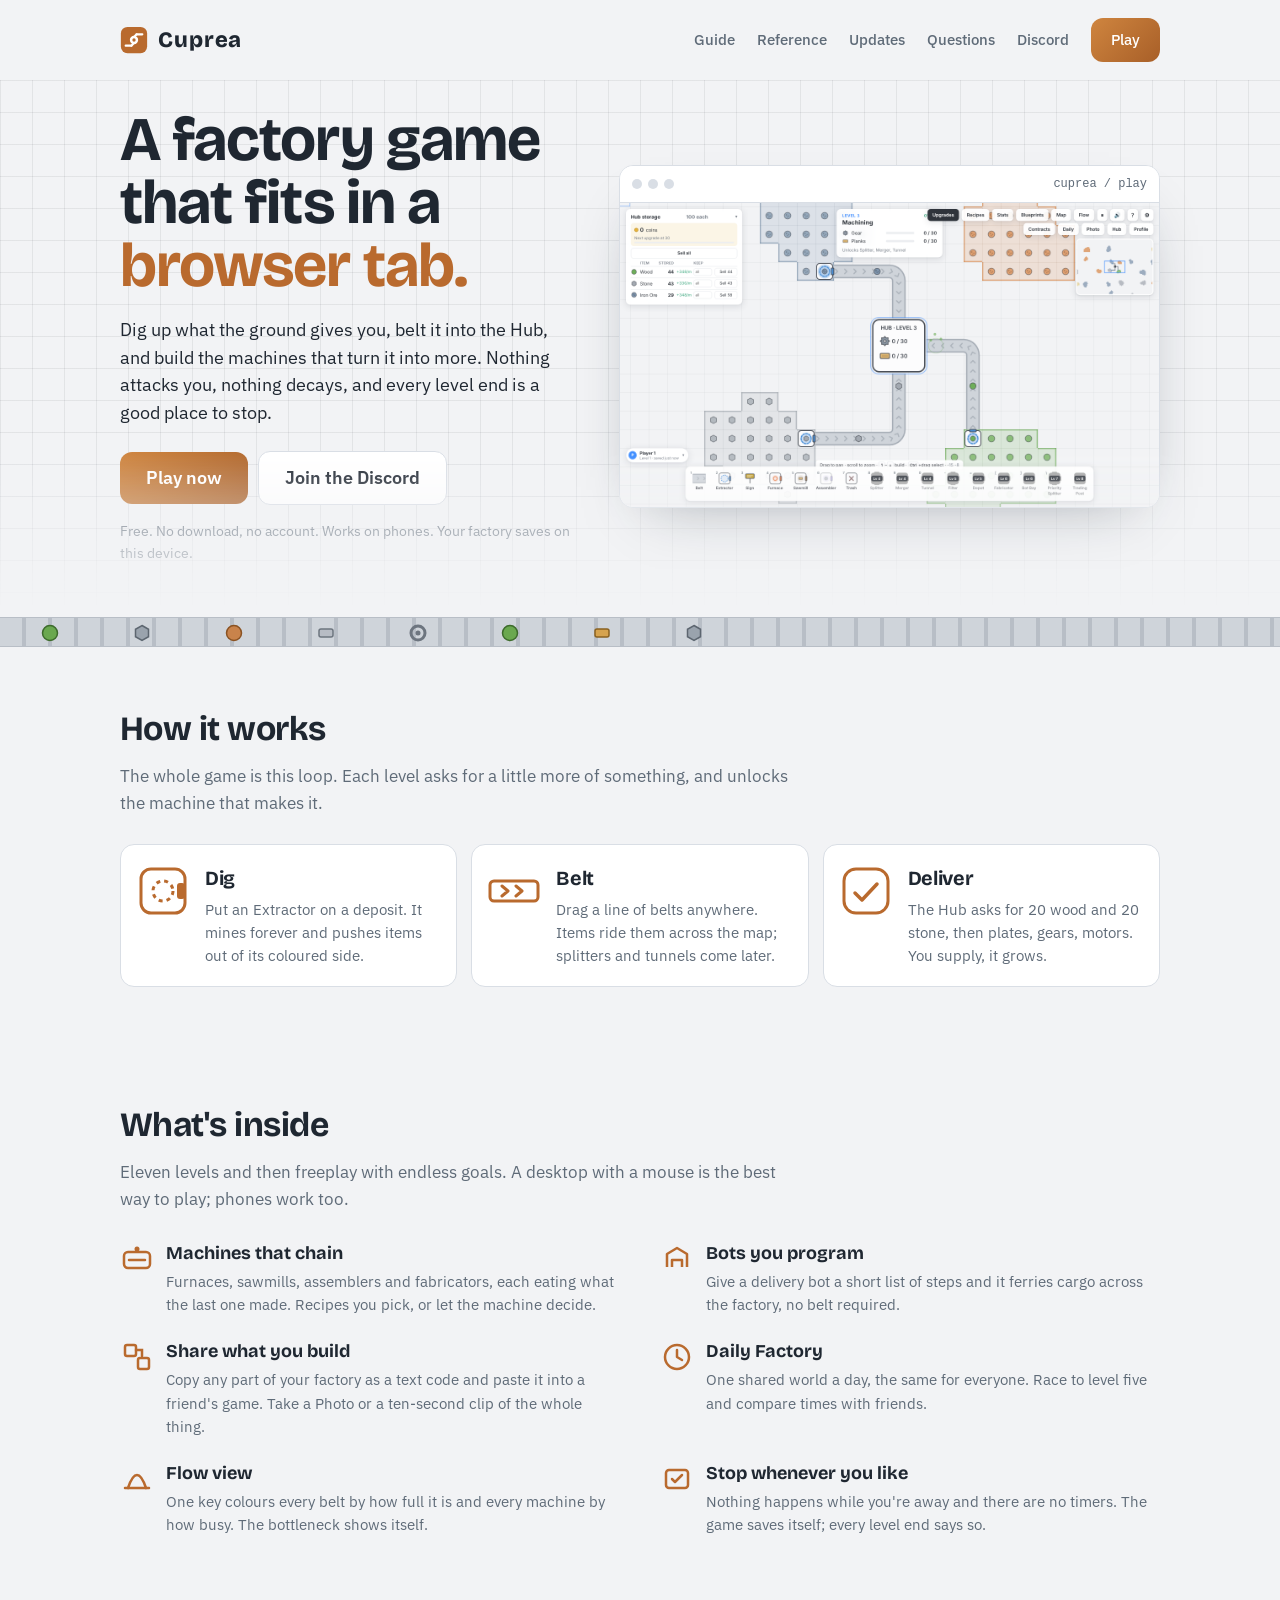
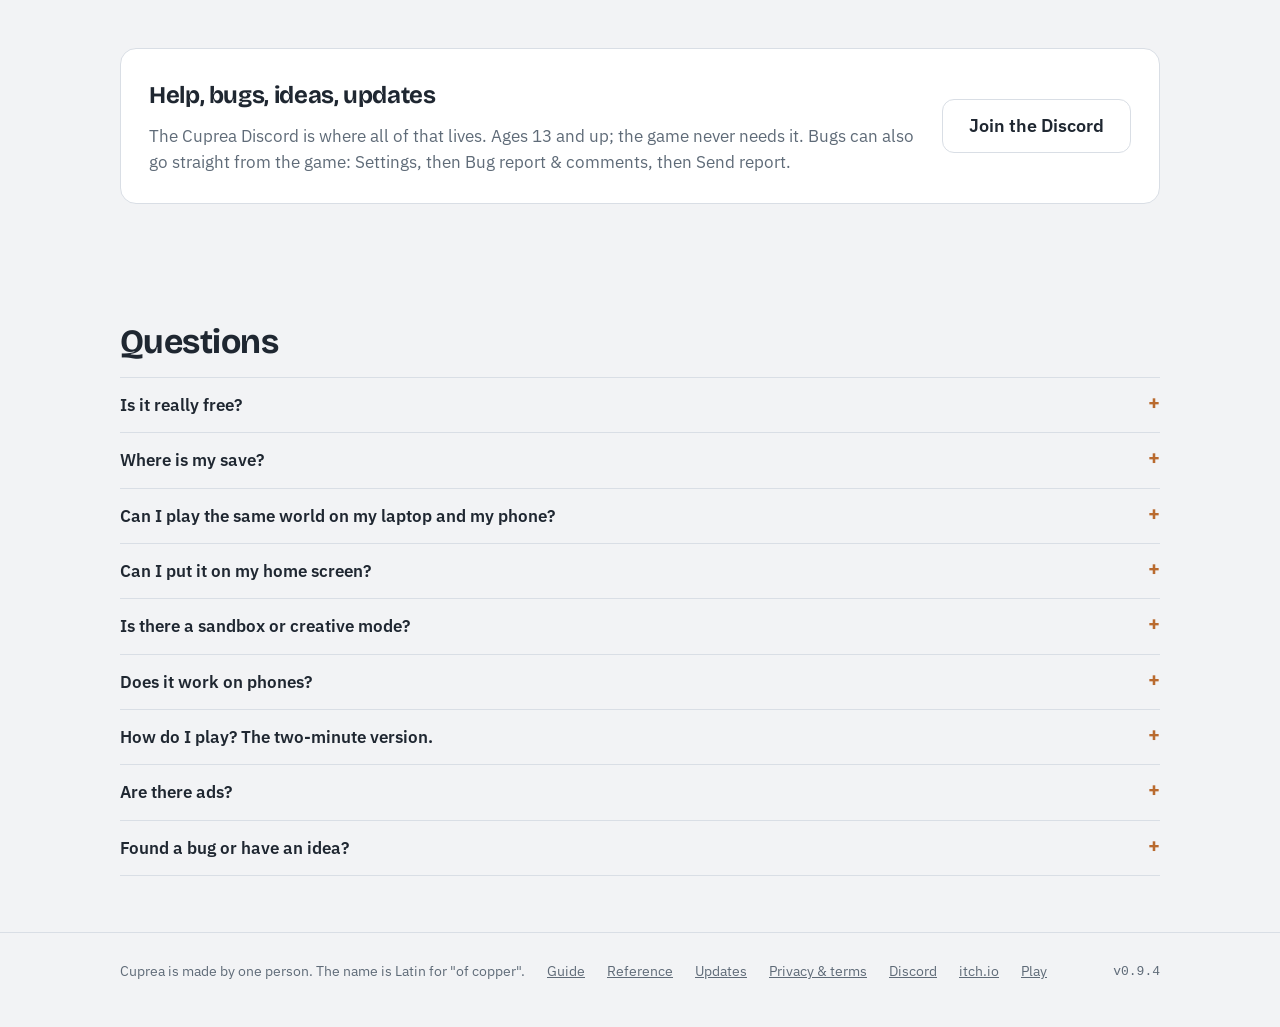
==== commit 2e5c92ae: "Cuprea 0.9.4: Cosmetics & Decoration Co-Authored-By: Claude Opus 5.5 <noreply@anthropic.com> Claude-" ====
--- a/index.html
+++ b/index.html
@@ -13,4 +13,4 @@
     "inLanguage": "en",
     "offers": { "@type": "Offer", "price": "0", "priceCurrency": "USD" },
     "potentialAction": { "@type": "PlayAction", "target": "https://noice787965-droid.github.io/cuprea/play/" }
-  } </script> <meta property="og:title" content="Cuprea — a factory game in your browser"> <meta property="og:description" content="Dig up what the ground gives you, belt it into the Hub, and build the machines that turn it into more. Free, no account, no timers."> <meta property="og:image" content="https://noice787965-droid.github.io/cuprea/screenshot.png"> <meta property="og:url" content="https://noice787965-droid.github.io/cuprea/"> <meta name="theme-color" content="#b96a2e"> <link rel="icon" href="play/favicon.svg" type="image/svg+xml"> <script>(()=>{const t="0d4910d3-9296-45d0-841d-be5cf43dc7ef",a=["noice787965-droid.github.io"];let e=!1;try{e="1"===localStorage.getItem("umami.disabled")}catch{}if(!a.includes(location.hostname)||e||"1"===navigator.doNotTrack||navigator.globalPrivacyControl)return;const o=()=>{try{if(!/[?&]utm_/.test(location.search))return;const t=new URL(location.href);for(const a of[...t.searchParams.keys()])a.startsWith("utm_")&&t.searchParams.delete(a);history.replaceState(history.state,"",t.pathname+(t.search||"")+t.hash)}catch{}},r=document.createElement("script");r.defer=!0,r.src="https://cloud.umami.is/script.js",r.dataset.websiteId=t,r.dataset.domains=a.join(","),r.dataset.doNotTrack="true",r.onload=o,r.onerror=o,document.head.append(r)})()</script> <link rel="preconnect" href="https://fonts.googleapis.com"> <link rel="preconnect" href="https://fonts.gstatic.com" crossorigin> <link rel="stylesheet" href="https://fonts.googleapis.com/css2?family=Bricolage+Grotesque:opsz,wght@12..96,500;12..96,700;12..96,800&family=IBM+Plex+Sans:wght@400;500;600&display=swap"> <style>:root{--paper:#f2f3f5;--panel:#ffffff;--ink:#1f2731;--muted:#5f6b78;--line:#d9dee5;--grid:rgba(40, 50, 60, 0.08);--copper:#b96a2e;--copper-deep:#8f5222;--copper-light:#e0a26f;--belt:#cfd4da;--belt-dark:#b8bec6;--focus:#3c8cff;color-scheme:light}@media (prefers-color-scheme:dark){:root{--paper:#161a20;--panel:#1f252d;--ink:#e6eaef;--muted:#9aa5b2;--line:#2c3540;--grid:rgba(255, 255, 255, 0.06);--copper:#d98a4a;--copper-deep:#b96a2e;--copper-light:#f0c091;--belt:#3a424d;--belt-dark:#2e353f;color-scheme:dark}}*{box-sizing:border-box}html{scroll-behavior:smooth}body{margin:0;font:17px/1.55 "IBM Plex Sans",system-ui,-apple-system,"Segoe UI",Roboto,sans-serif;color:var(--ink);background:var(--paper)}a{color:var(--copper)}a:focus-visible,button:focus-visible{outline:3px solid var(--focus);outline-offset:3px;border-radius:6px}h1,h2,h3{font-family:"Bricolage Grotesque","IBM Plex Sans",system-ui,sans-serif;font-weight:700;letter-spacing:-.015em;text-wrap:balance;margin:0}.wrap{width:min(1040px,100% - 40px);margin-inline:auto}@media (max-width:600px){.wrap{width:min(1040px,100% - 32px)}}.top{display:flex;align-items:center;justify-content:space-between;gap:16px;padding-block:18px}.wordmark{display:inline-flex;align-items:center;gap:10px;text-decoration:none;color:var(--ink);font-family:"Bricolage Grotesque",sans-serif;font-weight:800;font-size:22px;letter-spacing:.04em}.wordmark svg{width:28px;height:28px}.top nav{display:flex;gap:6px 22px;flex-wrap:wrap;align-items:center;font-size:15px}.top nav a{color:var(--muted);text-decoration:none;font-weight:500}.top nav a:hover{color:var(--ink)}@media (max-width:600px){.top nav a:not(.btn){display:none}}.btn{display:inline-flex;align-items:center;justify-content:center;gap:8px;min-height:44px;padding:10px 20px;border-radius:12px;border:1px solid var(--line);background:var(--panel);color:var(--ink);font-weight:600;text-decoration:none}.btn:hover{border-color:var(--copper)}.btn.primary{border:0;background:linear-gradient(135deg,#cf853f,#a85f28);color:#fff}.btn.primary:hover{filter:brightness(1.07)}.btn.big{min-height:52px;padding:12px 26px;font-size:18px}.hero{position:relative;padding-block:28px 44px;background-image:linear-gradient(var(--grid) 1px,transparent 1px),linear-gradient(90deg,var(--grid) 1px,transparent 1px);background-size:32px 32px;-webkit-mask-image:linear-gradient(to bottom,#000 70%,transparent);mask-image:linear-gradient(to bottom,#000 70%,transparent)}.hero .wrap{display:grid;grid-template-columns:minmax(0,5fr) minmax(0,6fr);gap:36px 48px;align-items:center}@media (max-width:860px){.hero .wrap{grid-template-columns:1fr}}.hero h1{font-size:clamp(38px, 5.6vw, 62px);line-height:1.02}.hero h1 .cu{color:var(--copper)}.lede{margin:18px 0 24px;max-width:34em;font-size:18px;color:var(--ink)}.cta{display:flex;flex-wrap:wrap;gap:10px;align-items:center}.fine{flex-basis:100%;margin-top:6px;color:var(--muted);font-size:14px}.shot{display:block;border-radius:14px;overflow:hidden;background:var(--panel);border:1px solid var(--line);box-shadow:0 30px 60px -30px rgba(20,30,45,.45);text-decoration:none}.shot .bar{display:flex;align-items:center;gap:6px;padding:9px 12px;border-bottom:1px solid var(--line);background:var(--panel)}.shot .bar i{width:10px;height:10px;border-radius:50%;background:var(--line)}.shot .bar span{margin-left:auto;font-size:12px;color:var(--muted);font-family:ui-monospace,Menlo,Consolas,monospace}.shot img{display:block;width:100%;height:auto}.conveyor{position:relative;height:30px;margin-block:8px 0;overflow:hidden;background:var(--belt);border-block:1px solid var(--belt-dark)}.conveyor .treads{position:absolute;inset:0;background:repeating-linear-gradient(90deg,transparent 0 22px,var(--belt-dark) 22px 26px);animation:treads .9s linear infinite}.conveyor .cargo{position:absolute;top:5px;left:0;display:flex;gap:72px;padding-left:40px;white-space:nowrap;animation:cargo 26s linear -11s infinite}.conveyor .cargo svg{width:20px;height:20px;display:block}@keyframes treads{to{background-position:26px 0}}@keyframes cargo{from{transform:translateX(-60vw)}to{transform:translateX(100vw)}}@media (prefers-reduced-motion:reduce){.conveyor .cargo,.conveyor .treads{animation:none}html{scroll-behavior:auto}}section{padding-block:56px}section h2{font-size:clamp(26px, 3.2vw, 34px);margin-bottom:8px}.sub{margin:0 0 28px;max-width:40em;color:var(--muted)}.steps{display:grid;grid-template-columns:repeat(3,minmax(0,1fr));gap:14px}@media (max-width:760px){.steps{grid-template-columns:1fr}}.step{display:grid;grid-template-columns:56px 1fr;gap:14px;align-items:start;padding:18px 18px 18px 14px;border-radius:14px;background:var(--panel);border:1px solid var(--line)}.step svg{width:56px;height:56px}.step h3{font-size:20px;margin-bottom:4px}.step p{margin:0;color:var(--muted);font-size:15px}.facts{display:grid;grid-template-columns:repeat(2,minmax(0,1fr));gap:22px 40px}@media (max-width:760px){.facts{grid-template-columns:1fr}}.fact{display:grid;grid-template-columns:34px 1fr;gap:12px;align-items:start}.fact svg{width:34px;height:34px;margin-top:2px}.fact b{display:block;font-family:"Bricolage Grotesque",sans-serif;font-size:18px;font-weight:700}.fact p{margin:2px 0 0;color:var(--muted);font-size:15px}.faq details{border-bottom:1px solid var(--line);padding:14px 0}.faq details:first-of-type{border-top:1px solid var(--line)}.faq summary{cursor:pointer;font-weight:600;font-size:17px;list-style:none;display:flex;justify-content:space-between;gap:16px}.faq summary::-webkit-details-marker{display:none}.faq summary::after{content:"+";color:var(--copper);font-weight:700;font-size:20px;line-height:1}.faq details[open] summary::after{content:"–"}.faq p{margin:10px 0 0;color:var(--muted);max-width:60em}.join{padding:28px;border-radius:16px;background:var(--panel);border:1px solid var(--line);display:grid;grid-template-columns:1fr auto;gap:18px;align-items:center}@media (max-width:760px){.join{grid-template-columns:1fr}}.join h2{font-size:24px}.join p{margin:6px 0 0;color:var(--muted)}footer{padding-block:28px 44px;border-top:1px solid var(--line);color:var(--muted);font-size:14px}footer .wrap{display:flex;flex-wrap:wrap;gap:8px 22px;align-items:center}footer a{color:inherit}footer .ver{margin-left:auto;font-family:ui-monospace,Menlo,Consolas,monospace;font-size:13px}kbd{font:13px ui-monospace,Menlo,Consolas,monospace;padding:1px 6px;border:1px solid var(--line);border-bottom-width:2px;border-radius:5px;background:var(--panel)}</style> </head> <body> <header class="wrap top"> <a class="wordmark" href="./" aria-label="Cuprea home"> <svg viewBox="0 0 64 64" aria-hidden="true"><rect x="2" y="2" width="60" height="60" rx="15" fill="#b96a2e"/><g fill="none" stroke="#fff" stroke-width="5" stroke-linecap="round"><path d="M13 45h13M38 19h13"/><path d="M26 45l6-6M38 19l-6 6"/></g><circle cx="32" cy="32" r="9.5" fill="#fff"/><circle cx="32" cy="32" r="3.8" fill="#b96a2e"/></svg> Cuprea </a> <nav aria-label="Page"> <a href="guide/">Guide</a> <a href="reference/">Reference</a> <a href="updates/">Updates</a> <a href="#faq">Questions</a> <a href="https://discord.gg/RqNg62fHZJ" rel="noopener" data-umami-event="discord-nav">Discord</a> <a class="btn primary" href="play/" data-umami-event="play-nav">Play</a> </nav> </header> <section class="hero" aria-labelledby="h1"> <div class="wrap"> <div> <h1 id="h1">A factory game that fits in a <span class="cu">browser tab.</span></h1> <p class="lede">Dig up what the ground gives you, belt it into the Hub, and build the machines that turn it into more. Nothing attacks you, nothing decays, and every level end is a good place to stop.</p> <div class="cta"> <a class="btn primary big" href="play/" data-umami-event="play-now">Play now</a> <a class="btn big" href="https://discord.gg/RqNg62fHZJ" rel="noopener" data-umami-event="discord-hero">Join the Discord</a> <span class="fine">Free. No download, no account. Works on phones. Your factory saves on this device.</span> </div> </div> <a class="shot" href="play/" aria-label="Open the game" data-umami-event="play-shot"> <div class="bar" aria-hidden="true"><i></i><i></i><i></i><span>cuprea / play</span></div> <img src="screenshot.png" width="1280" height="720" alt="A small Cuprea factory: three extractors on wood, stone and iron deposits feeding belts into the central Hub"> </a> </div> </section> <div class="conveyor" aria-hidden="true"> <div class="treads"></div> <div class="cargo"> <svg viewBox="0 0 20 20"><circle cx="10" cy="10" r="7.5" fill="#6aa84f" stroke="#3d6b2c" stroke-width="1.5"/></svg> <svg viewBox="0 0 20 20"><path d="M10 2.5l6.5 3.75v7.5L10 17.5l-6.5-3.75v-7.5z" fill="#9aa3ad" stroke="#5d6670" stroke-width="1.5"/></svg> <svg viewBox="0 0 20 20"><circle cx="10" cy="10" r="7.5" fill="#c9834b" stroke="#8a5222" stroke-width="1.5"/></svg> <svg viewBox="0 0 20 20"><rect x="3" y="6" width="14" height="8" rx="2" fill="#b7bcc4" stroke="#6d757f" stroke-width="1.5"/></svg> <svg viewBox="0 0 20 20"><circle cx="10" cy="10" r="7" fill="none" stroke="#6d757f" stroke-width="3"/><circle cx="10" cy="10" r="2.5" fill="#6d757f"/></svg> <svg viewBox="0 0 20 20"><circle cx="10" cy="10" r="7.5" fill="#6aa84f" stroke="#3d6b2c" stroke-width="1.5"/></svg> <svg viewBox="0 0 20 20"><rect x="3" y="6" width="14" height="8" rx="2" fill="#d6a34e" stroke="#8a6220" stroke-width="1.5"/></svg> <svg viewBox="0 0 20 20"><path d="M10 2.5l6.5 3.75v7.5L10 17.5l-6.5-3.75v-7.5z" fill="#9aa3ad" stroke="#5d6670" stroke-width="1.5"/></svg> </div> </div> <section id="how" class="wrap" aria-labelledby="how-h"> <h2 id="how-h">How it works</h2> <p class="sub">The whole game is this loop. Each level asks for a little more of something, and unlocks the machine that makes it.</p> <div class="steps"> <div class="step"> <svg viewBox="0 0 56 56" aria-hidden="true"><rect x="6" y="6" width="44" height="44" rx="10" fill="none" stroke="#b96a2e" stroke-width="3"/><circle cx="28" cy="28" r="10" fill="none" stroke="#b96a2e" stroke-width="3" stroke-dasharray="4 4"/><rect x="42" y="20" width="8" height="16" rx="3" fill="#b96a2e"/></svg> <div><h3>Dig</h3><p>Put an Extractor on a deposit. It mines forever and pushes items out of its coloured side.</p></div> </div> <div class="step"> <svg viewBox="0 0 56 56" aria-hidden="true"><rect x="4" y="18" width="48" height="20" rx="4" fill="none" stroke="#b96a2e" stroke-width="3"/><path d="M16 23l6 5-6 5M30 23l6 5-6 5" fill="none" stroke="#b96a2e" stroke-width="3" stroke-linecap="round" stroke-linejoin="round"/></svg> <div><h3>Belt</h3><p>Drag a line of belts anywhere. Items ride them across the map; splitters and tunnels come later.</p></div> </div> <div class="step"> <svg viewBox="0 0 56 56" aria-hidden="true"><rect x="6" y="6" width="44" height="44" rx="12" fill="none" stroke="#b96a2e" stroke-width="3"/><path d="M17 30l7 7 15-16" fill="none" stroke="#b96a2e" stroke-width="3.5" stroke-linecap="round" stroke-linejoin="round"/></svg> <div><h3>Deliver</h3><p>The Hub asks for 20 wood and 20 stone, then plates, gears, motors. You supply, it grows.</p></div> </div> </div> </section> <section id="inside" class="wrap" aria-labelledby="inside-h"> <h2 id="inside-h">What's inside</h2> <p class="sub">Eleven levels and then freeplay with endless goals. A desktop with a mouse is the best way to play; phones work too.</p> <div class="facts"> <div class="fact"> <svg viewBox="0 0 34 34" aria-hidden="true"><rect x="4" y="10" width="26" height="16" rx="4" fill="none" stroke="#b96a2e" stroke-width="2.5"/><path d="M9 18h16" stroke="#b96a2e" stroke-width="2.5" stroke-linecap="round"/><circle cx="17" cy="7" r="2.5" fill="#b96a2e"/></svg> <div><b>Machines that chain</b><p>Furnaces, sawmills, assemblers and fabricators, each eating what the last one made. Recipes you pick, or let the machine decide.</p></div> </div> <div class="fact"> <svg viewBox="0 0 34 34" aria-hidden="true"><path d="M7 25V12l10-6 10 6v13" fill="none" stroke="#b96a2e" stroke-width="2.5" stroke-linejoin="round"/><path d="M12 25v-7h10v7" fill="none" stroke="#b96a2e" stroke-width="2.5" stroke-linejoin="round"/></svg> <div><b>Bots you program</b><p>Give a delivery bot a short list of steps and it ferries cargo across the factory, no belt required.</p></div> </div> <div class="fact"> <svg viewBox="0 0 34 34" aria-hidden="true"><rect x="5" y="5" width="11" height="11" rx="2" fill="none" stroke="#b96a2e" stroke-width="2.5"/><rect x="18" y="18" width="11" height="11" rx="2" fill="none" stroke="#b96a2e" stroke-width="2.5"/><path d="M16 10h6v6" fill="none" stroke="#b96a2e" stroke-width="2.5" stroke-linecap="round"/></svg> <div><b>Share what you build</b><p>Copy any part of your factory as a text code and paste it into a friend's game. Take a Photo or a ten-second clip of the whole thing.</p></div> </div> <div class="fact"> <svg viewBox="0 0 34 34" aria-hidden="true"><circle cx="17" cy="17" r="12" fill="none" stroke="#b96a2e" stroke-width="2.5"/><path d="M17 10v7l5 3" fill="none" stroke="#b96a2e" stroke-width="2.5" stroke-linecap="round" stroke-linejoin="round"/></svg> <div><b>Daily Factory</b><p>One shared world a day, the same for everyone. Race to level five and compare times with friends.</p></div> </div> <div class="fact"> <svg viewBox="0 0 34 34" aria-hidden="true"><path d="M8 26c3-9 6-13 9-13s6 4 9 13" fill="none" stroke="#b96a2e" stroke-width="2.5" stroke-linecap="round"/><path d="M5 26h24" stroke="#b96a2e" stroke-width="2.5" stroke-linecap="round"/></svg> <div><b>Flow view</b><p>One key colours every belt by how full it is and every machine by how busy. The bottleneck shows itself.</p></div> </div> <div class="fact"> <svg viewBox="0 0 34 34" aria-hidden="true"><rect x="6" y="8" width="22" height="18" rx="3" fill="none" stroke="#b96a2e" stroke-width="2.5"/><path d="M12 17l3 3 7-7" fill="none" stroke="#b96a2e" stroke-width="2.5" stroke-linecap="round" stroke-linejoin="round"/></svg> <div><b>Stop whenever you like</b><p>Nothing happens while you're away and there are no timers. The game saves itself; every level end says so.</p></div> </div> </div> </section> <section class="wrap" aria-label="Community"> <div class="join"> <div> <h2>Help, bugs, ideas, updates</h2> <p>The Cuprea Discord is where all of that lives. Ages 13 and up; the game never needs it. Bugs can also go straight from the game: Settings, then Bug report &amp; comments, then Send report.</p> </div> <a class="btn big" href="https://discord.gg/RqNg62fHZJ" rel="noopener" data-umami-event="discord-join">Join the Discord</a> </div> </section> <section id="faq" class="wrap faq" aria-labelledby="faq-h"> <h2 id="faq-h">Questions</h2> <details><summary>Is it really free?</summary><p>Yes. This web version is the full game as it exists today. If it ever comes to Steam, that version will be a paid download with extra content, and the web version stays free.</p></details> <details><summary>Where is my save?</summary><p>In this browser, on this device (browser storage). Clearing site data deletes it, and private windows forget it. Use <b>Settings → Export</b> (or <b>Copy</b>) to back it up, and <b>Import</b> to bring it back on another device. The game also keeps your last three autosaves under <b>Settings → Restore a backup</b>.</p></details> <details><summary>Can I play the same world on my laptop and my phone?</summary><p>Yes. <b>Profiles → Sync</b> gives a profile a secret code and a link. Send the link to yourself and open it on the other device, and the same world appears there (or type the code under <b>Link a synced profile</b>). The game then saves to the cloud while you play and loads the newest copy when you come back. No account, no email, nothing personal: the link is the key, so keep it to yourself. Profiles without Sync never leave your device.</p></details> <details><summary>Can I put it on my home screen?</summary><p>Yes. On an iPhone or iPad: <b>Share → Add to Home Screen</b>. On Android: the browser menu → <b>Install app</b> (or <b>Add to Home screen</b>). On a computer, Chrome and Edge show an install button in the address bar. It then opens like an app, full screen, and works without a connection. One thing to know on iPhone: the Home Screen copy keeps its own save (which Safari doesn't clear), so to bring a factory along, turn on <b>Profiles → Sync</b> in the browser first and use <b>Link a synced profile</b> in the app.</p></details> <details><summary>Is there a sandbox or creative mode?</summary><p>Yes, once one of your factories has finished level 5: <b>Sandbox</b> in the menu opens a world of its own where everything is unlocked and building is free, with an Item Source that makes any item. Blueprints you save there wait in your real factory.</p></details> <details><summary>Does it work on phones?</summary><p>Yes, with touch controls built for fingers: tap a tile to park a see-through ghost, tap it again to build. One finger pans, two fingers zoom. A desktop with a mouse is still the best way to play big factories.</p></details> <details><summary>How do I play? The two-minute version.</summary><p>Press <kbd>2</kbd> for the Extractor and drop it on a coloured deposit; its arrow shows where items come out. Press <kbd>1</kbd> for Belts and drag a line from the extractor into the Hub in the middle; <kbd>R</kbd> rotates. When the level panel fills up, pick the next goal or stop. The game saved already. The <a href="guide/">beginner's guide</a> walks through every level, and the <a href="reference/">reference</a> lists every building and recipe.</p></details> <details><summary>Are there ads?</summary><p>Not in this version. If one small ad ever appears beside the game on wide screens, it will be to help pay for hosting; it would never sit over the game, and the <a href="privacy.html">privacy page</a> says what the ad provider could collect.</p></details> <details><summary>Found a bug or have an idea?</summary><p>Open <b>Settings → Bug report &amp; comments</b> inside the game, write what happened and press <b>Send report</b>; it reaches the developer directly, with optional anonymous play stats. You can also post it in <a href="https://discord.gg/RqNg62fHZJ" rel="noopener" data-umami-event="discord-faq">the Discord</a> (ages 13+).</p></details> </section> <footer> <div class="wrap"> <span>Cuprea is made by one person. The name is Latin for "of copper".</span> <a href="guide/">Guide</a> <a href="reference/">Reference</a> <a href="updates/">Updates</a> <a href="privacy.html">Privacy &amp; terms</a> <a href="https://discord.gg/RqNg62fHZJ" rel="noopener" data-umami-event="discord-footer">Discord</a> <a href="https://noice7879.itch.io/cuprea" rel="noopener" data-umami-event="itch-footer">itch.io</a> <a href="play/" data-umami-event="play-footer">Play</a> <span class="ver">v0.9.3.12</span> </div> </footer> </body> </html> +  } </script> <meta property="og:title" content="Cuprea — a factory game in your browser"> <meta property="og:description" content="Dig up what the ground gives you, belt it into the Hub, and build the machines that turn it into more. Free, no account, no timers."> <meta property="og:image" content="https://noice787965-droid.github.io/cuprea/screenshot.png"> <meta property="og:url" content="https://noice787965-droid.github.io/cuprea/"> <meta name="theme-color" content="#b96a2e"> <link rel="icon" href="play/favicon.svg" type="image/svg+xml"> <script>(()=>{const t="0d4910d3-9296-45d0-841d-be5cf43dc7ef",a=["noice787965-droid.github.io"];let e=!1;try{e="1"===localStorage.getItem("umami.disabled")}catch{}if(!a.includes(location.hostname)||e||"1"===navigator.doNotTrack||navigator.globalPrivacyControl)return;const o=()=>{try{if(!/[?&]utm_/.test(location.search))return;const t=new URL(location.href);for(const a of[...t.searchParams.keys()])a.startsWith("utm_")&&t.searchParams.delete(a);history.replaceState(history.state,"",t.pathname+(t.search||"")+t.hash)}catch{}},r=document.createElement("script");r.defer=!0,r.src="https://cloud.umami.is/script.js",r.dataset.websiteId=t,r.dataset.domains=a.join(","),r.dataset.doNotTrack="true",r.onload=o,r.onerror=o,document.head.append(r)})()</script> <link rel="preconnect" href="https://fonts.googleapis.com"> <link rel="preconnect" href="https://fonts.gstatic.com" crossorigin> <link rel="stylesheet" href="https://fonts.googleapis.com/css2?family=Bricolage+Grotesque:opsz,wght@12..96,500;12..96,700;12..96,800&family=IBM+Plex+Sans:wght@400;500;600&display=swap"> <style>:root{--paper:#f2f3f5;--panel:#ffffff;--ink:#1f2731;--muted:#5f6b78;--line:#d9dee5;--grid:rgba(40, 50, 60, 0.08);--copper:#b96a2e;--copper-deep:#8f5222;--copper-light:#e0a26f;--belt:#cfd4da;--belt-dark:#b8bec6;--focus:#3c8cff;color-scheme:light}@media (prefers-color-scheme:dark){:root{--paper:#161a20;--panel:#1f252d;--ink:#e6eaef;--muted:#9aa5b2;--line:#2c3540;--grid:rgba(255, 255, 255, 0.06);--copper:#d98a4a;--copper-deep:#b96a2e;--copper-light:#f0c091;--belt:#3a424d;--belt-dark:#2e353f;color-scheme:dark}}*{box-sizing:border-box}html{scroll-behavior:smooth}body{margin:0;font:17px/1.55 "IBM Plex Sans",system-ui,-apple-system,"Segoe UI",Roboto,sans-serif;color:var(--ink);background:var(--paper)}a{color:var(--copper)}a:focus-visible,button:focus-visible{outline:3px solid var(--focus);outline-offset:3px;border-radius:6px}h1,h2,h3{font-family:"Bricolage Grotesque","IBM Plex Sans",system-ui,sans-serif;font-weight:700;letter-spacing:-.015em;text-wrap:balance;margin:0}.wrap{width:min(1040px,100% - 40px);margin-inline:auto}@media (max-width:600px){.wrap{width:min(1040px,100% - 32px)}}.top{display:flex;align-items:center;justify-content:space-between;gap:16px;padding-block:18px}.wordmark{display:inline-flex;align-items:center;gap:10px;text-decoration:none;color:var(--ink);font-family:"Bricolage Grotesque",sans-serif;font-weight:800;font-size:22px;letter-spacing:.04em}.wordmark svg{width:28px;height:28px}.top nav{display:flex;gap:6px 22px;flex-wrap:wrap;align-items:center;font-size:15px}.top nav a{color:var(--muted);text-decoration:none;font-weight:500}.top nav a:hover{color:var(--ink)}@media (max-width:600px){.top nav a:not(.btn){display:none}}.btn{display:inline-flex;align-items:center;justify-content:center;gap:8px;min-height:44px;padding:10px 20px;border-radius:12px;border:1px solid var(--line);background:var(--panel);color:var(--ink);font-weight:600;text-decoration:none}.btn:hover{border-color:var(--copper)}.btn.primary{border:0;background:linear-gradient(135deg,#cf853f,#a85f28);color:#fff}.btn.primary:hover{filter:brightness(1.07)}.btn.big{min-height:52px;padding:12px 26px;font-size:18px}.hero{position:relative;padding-block:28px 44px;background-image:linear-gradient(var(--grid) 1px,transparent 1px),linear-gradient(90deg,var(--grid) 1px,transparent 1px);background-size:32px 32px;-webkit-mask-image:linear-gradient(to bottom,#000 70%,transparent);mask-image:linear-gradient(to bottom,#000 70%,transparent)}.hero .wrap{display:grid;grid-template-columns:minmax(0,5fr) minmax(0,6fr);gap:36px 48px;align-items:center}@media (max-width:860px){.hero .wrap{grid-template-columns:1fr}}.hero h1{font-size:clamp(38px, 5.6vw, 62px);line-height:1.02}.hero h1 .cu{color:var(--copper)}.lede{margin:18px 0 24px;max-width:34em;font-size:18px;color:var(--ink)}.cta{display:flex;flex-wrap:wrap;gap:10px;align-items:center}.fine{flex-basis:100%;margin-top:6px;color:var(--muted);font-size:14px}.shot{display:block;border-radius:14px;overflow:hidden;background:var(--panel);border:1px solid var(--line);box-shadow:0 30px 60px -30px rgba(20,30,45,.45);text-decoration:none}.shot .bar{display:flex;align-items:center;gap:6px;padding:9px 12px;border-bottom:1px solid var(--line);background:var(--panel)}.shot .bar i{width:10px;height:10px;border-radius:50%;background:var(--line)}.shot .bar span{margin-left:auto;font-size:12px;color:var(--muted);font-family:ui-monospace,Menlo,Consolas,monospace}.shot img{display:block;width:100%;height:auto}.conveyor{position:relative;height:30px;margin-block:8px 0;overflow:hidden;background:var(--belt);border-block:1px solid var(--belt-dark)}.conveyor .treads{position:absolute;inset:0;background:repeating-linear-gradient(90deg,transparent 0 22px,var(--belt-dark) 22px 26px);animation:treads .9s linear infinite}.conveyor .cargo{position:absolute;top:5px;left:0;display:flex;gap:72px;padding-left:40px;white-space:nowrap;animation:cargo 26s linear -11s infinite}.conveyor .cargo svg{width:20px;height:20px;display:block}@keyframes treads{to{background-position:26px 0}}@keyframes cargo{from{transform:translateX(-60vw)}to{transform:translateX(100vw)}}@media (prefers-reduced-motion:reduce){.conveyor .cargo,.conveyor .treads{animation:none}html{scroll-behavior:auto}}section{padding-block:56px}section h2{font-size:clamp(26px, 3.2vw, 34px);margin-bottom:8px}.sub{margin:0 0 28px;max-width:40em;color:var(--muted)}.steps{display:grid;grid-template-columns:repeat(3,minmax(0,1fr));gap:14px}@media (max-width:760px){.steps{grid-template-columns:1fr}}.step{display:grid;grid-template-columns:56px 1fr;gap:14px;align-items:start;padding:18px 18px 18px 14px;border-radius:14px;background:var(--panel);border:1px solid var(--line)}.step svg{width:56px;height:56px}.step h3{font-size:20px;margin-bottom:4px}.step p{margin:0;color:var(--muted);font-size:15px}.facts{display:grid;grid-template-columns:repeat(2,minmax(0,1fr));gap:22px 40px}@media (max-width:760px){.facts{grid-template-columns:1fr}}.fact{display:grid;grid-template-columns:34px 1fr;gap:12px;align-items:start}.fact svg{width:34px;height:34px;margin-top:2px}.fact b{display:block;font-family:"Bricolage Grotesque",sans-serif;font-size:18px;font-weight:700}.fact p{margin:2px 0 0;color:var(--muted);font-size:15px}.faq details{border-bottom:1px solid var(--line);padding:14px 0}.faq details:first-of-type{border-top:1px solid var(--line)}.faq summary{cursor:pointer;font-weight:600;font-size:17px;list-style:none;display:flex;justify-content:space-between;gap:16px}.faq summary::-webkit-details-marker{display:none}.faq summary::after{content:"+";color:var(--copper);font-weight:700;font-size:20px;line-height:1}.faq details[open] summary::after{content:"–"}.faq p{margin:10px 0 0;color:var(--muted);max-width:60em}.join{padding:28px;border-radius:16px;background:var(--panel);border:1px solid var(--line);display:grid;grid-template-columns:1fr auto;gap:18px;align-items:center}@media (max-width:760px){.join{grid-template-columns:1fr}}.join h2{font-size:24px}.join p{margin:6px 0 0;color:var(--muted)}footer{padding-block:28px 44px;border-top:1px solid var(--line);color:var(--muted);font-size:14px}footer .wrap{display:flex;flex-wrap:wrap;gap:8px 22px;align-items:center}footer a{color:inherit}footer .ver{margin-left:auto;font-family:ui-monospace,Menlo,Consolas,monospace;font-size:13px}kbd{font:13px ui-monospace,Menlo,Consolas,monospace;padding:1px 6px;border:1px solid var(--line);border-bottom-width:2px;border-radius:5px;background:var(--panel)}</style> </head> <body> <header class="wrap top"> <a class="wordmark" href="./" aria-label="Cuprea home"> <svg viewBox="0 0 64 64" aria-hidden="true"><rect x="2" y="2" width="60" height="60" rx="15" fill="#b96a2e"/><g fill="none" stroke="#fff" stroke-width="5" stroke-linecap="round"><path d="M13 45h13M38 19h13"/><path d="M26 45l6-6M38 19l-6 6"/></g><circle cx="32" cy="32" r="9.5" fill="#fff"/><circle cx="32" cy="32" r="3.8" fill="#b96a2e"/></svg> Cuprea </a> <nav aria-label="Page"> <a href="guide/">Guide</a> <a href="reference/">Reference</a> <a href="updates/">Updates</a> <a href="#faq">Questions</a> <a href="https://discord.gg/RqNg62fHZJ" rel="noopener" data-umami-event="discord-nav">Discord</a> <a class="btn primary" href="play/" data-umami-event="play-nav">Play</a> </nav> </header> <section class="hero" aria-labelledby="h1"> <div class="wrap"> <div> <h1 id="h1">A factory game that fits in a <span class="cu">browser tab.</span></h1> <p class="lede">Dig up what the ground gives you, belt it into the Hub, and build the machines that turn it into more. Nothing attacks you, nothing decays, and every level end is a good place to stop.</p> <div class="cta"> <a class="btn primary big" href="play/" data-umami-event="play-now">Play now</a> <a class="btn big" href="https://discord.gg/RqNg62fHZJ" rel="noopener" data-umami-event="discord-hero">Join the Discord</a> <span class="fine">Free. No download, no account. Works on phones. Your factory saves on this device.</span> </div> </div> <a class="shot" href="play/" aria-label="Open the game" data-umami-event="play-shot"> <div class="bar" aria-hidden="true"><i></i><i></i><i></i><span>cuprea / play</span></div> <img src="screenshot.png" width="1280" height="720" alt="A small Cuprea factory: three extractors on wood, stone and iron deposits feeding belts into the central Hub"> </a> </div> </section> <div class="conveyor" aria-hidden="true"> <div class="treads"></div> <div class="cargo"> <svg viewBox="0 0 20 20"><circle cx="10" cy="10" r="7.5" fill="#6aa84f" stroke="#3d6b2c" stroke-width="1.5"/></svg> <svg viewBox="0 0 20 20"><path d="M10 2.5l6.5 3.75v7.5L10 17.5l-6.5-3.75v-7.5z" fill="#9aa3ad" stroke="#5d6670" stroke-width="1.5"/></svg> <svg viewBox="0 0 20 20"><circle cx="10" cy="10" r="7.5" fill="#c9834b" stroke="#8a5222" stroke-width="1.5"/></svg> <svg viewBox="0 0 20 20"><rect x="3" y="6" width="14" height="8" rx="2" fill="#b7bcc4" stroke="#6d757f" stroke-width="1.5"/></svg> <svg viewBox="0 0 20 20"><circle cx="10" cy="10" r="7" fill="none" stroke="#6d757f" stroke-width="3"/><circle cx="10" cy="10" r="2.5" fill="#6d757f"/></svg> <svg viewBox="0 0 20 20"><circle cx="10" cy="10" r="7.5" fill="#6aa84f" stroke="#3d6b2c" stroke-width="1.5"/></svg> <svg viewBox="0 0 20 20"><rect x="3" y="6" width="14" height="8" rx="2" fill="#d6a34e" stroke="#8a6220" stroke-width="1.5"/></svg> <svg viewBox="0 0 20 20"><path d="M10 2.5l6.5 3.75v7.5L10 17.5l-6.5-3.75v-7.5z" fill="#9aa3ad" stroke="#5d6670" stroke-width="1.5"/></svg> </div> </div> <section id="how" class="wrap" aria-labelledby="how-h"> <h2 id="how-h">How it works</h2> <p class="sub">The whole game is this loop. Each level asks for a little more of something, and unlocks the machine that makes it.</p> <div class="steps"> <div class="step"> <svg viewBox="0 0 56 56" aria-hidden="true"><rect x="6" y="6" width="44" height="44" rx="10" fill="none" stroke="#b96a2e" stroke-width="3"/><circle cx="28" cy="28" r="10" fill="none" stroke="#b96a2e" stroke-width="3" stroke-dasharray="4 4"/><rect x="42" y="20" width="8" height="16" rx="3" fill="#b96a2e"/></svg> <div><h3>Dig</h3><p>Put an Extractor on a deposit. It mines forever and pushes items out of its coloured side.</p></div> </div> <div class="step"> <svg viewBox="0 0 56 56" aria-hidden="true"><rect x="4" y="18" width="48" height="20" rx="4" fill="none" stroke="#b96a2e" stroke-width="3"/><path d="M16 23l6 5-6 5M30 23l6 5-6 5" fill="none" stroke="#b96a2e" stroke-width="3" stroke-linecap="round" stroke-linejoin="round"/></svg> <div><h3>Belt</h3><p>Drag a line of belts anywhere. Items ride them across the map; splitters and tunnels come later.</p></div> </div> <div class="step"> <svg viewBox="0 0 56 56" aria-hidden="true"><rect x="6" y="6" width="44" height="44" rx="12" fill="none" stroke="#b96a2e" stroke-width="3"/><path d="M17 30l7 7 15-16" fill="none" stroke="#b96a2e" stroke-width="3.5" stroke-linecap="round" stroke-linejoin="round"/></svg> <div><h3>Deliver</h3><p>The Hub asks for 20 wood and 20 stone, then plates, gears, motors. You supply, it grows.</p></div> </div> </div> </section> <section id="inside" class="wrap" aria-labelledby="inside-h"> <h2 id="inside-h">What's inside</h2> <p class="sub">Eleven levels and then freeplay with endless goals. A desktop with a mouse is the best way to play; phones work too.</p> <div class="facts"> <div class="fact"> <svg viewBox="0 0 34 34" aria-hidden="true"><rect x="4" y="10" width="26" height="16" rx="4" fill="none" stroke="#b96a2e" stroke-width="2.5"/><path d="M9 18h16" stroke="#b96a2e" stroke-width="2.5" stroke-linecap="round"/><circle cx="17" cy="7" r="2.5" fill="#b96a2e"/></svg> <div><b>Machines that chain</b><p>Furnaces, sawmills, assemblers and fabricators, each eating what the last one made. Recipes you pick, or let the machine decide.</p></div> </div> <div class="fact"> <svg viewBox="0 0 34 34" aria-hidden="true"><path d="M7 25V12l10-6 10 6v13" fill="none" stroke="#b96a2e" stroke-width="2.5" stroke-linejoin="round"/><path d="M12 25v-7h10v7" fill="none" stroke="#b96a2e" stroke-width="2.5" stroke-linejoin="round"/></svg> <div><b>Bots you program</b><p>Give a delivery bot a short list of steps and it ferries cargo across the factory, no belt required.</p></div> </div> <div class="fact"> <svg viewBox="0 0 34 34" aria-hidden="true"><rect x="5" y="5" width="11" height="11" rx="2" fill="none" stroke="#b96a2e" stroke-width="2.5"/><rect x="18" y="18" width="11" height="11" rx="2" fill="none" stroke="#b96a2e" stroke-width="2.5"/><path d="M16 10h6v6" fill="none" stroke="#b96a2e" stroke-width="2.5" stroke-linecap="round"/></svg> <div><b>Share what you build</b><p>Copy any part of your factory as a text code and paste it into a friend's game. Take a Photo or a ten-second clip of the whole thing.</p></div> </div> <div class="fact"> <svg viewBox="0 0 34 34" aria-hidden="true"><circle cx="17" cy="17" r="12" fill="none" stroke="#b96a2e" stroke-width="2.5"/><path d="M17 10v7l5 3" fill="none" stroke="#b96a2e" stroke-width="2.5" stroke-linecap="round" stroke-linejoin="round"/></svg> <div><b>Daily Factory</b><p>One shared world a day, the same for everyone. Race to level five and compare times with friends.</p></div> </div> <div class="fact"> <svg viewBox="0 0 34 34" aria-hidden="true"><path d="M8 26c3-9 6-13 9-13s6 4 9 13" fill="none" stroke="#b96a2e" stroke-width="2.5" stroke-linecap="round"/><path d="M5 26h24" stroke="#b96a2e" stroke-width="2.5" stroke-linecap="round"/></svg> <div><b>Flow view</b><p>One key colours every belt by how full it is and every machine by how busy. The bottleneck shows itself.</p></div> </div> <div class="fact"> <svg viewBox="0 0 34 34" aria-hidden="true"><rect x="6" y="8" width="22" height="18" rx="3" fill="none" stroke="#b96a2e" stroke-width="2.5"/><path d="M12 17l3 3 7-7" fill="none" stroke="#b96a2e" stroke-width="2.5" stroke-linecap="round" stroke-linejoin="round"/></svg> <div><b>Stop whenever you like</b><p>Nothing happens while you're away and there are no timers. The game saves itself; every level end says so.</p></div> </div> </div> </section> <section class="wrap" aria-label="Community"> <div class="join"> <div> <h2>Help, bugs, ideas, updates</h2> <p>The Cuprea Discord is where all of that lives. Ages 13 and up; the game never needs it. Bugs can also go straight from the game: Settings, then Bug report &amp; comments, then Send report.</p> </div> <a class="btn big" href="https://discord.gg/RqNg62fHZJ" rel="noopener" data-umami-event="discord-join">Join the Discord</a> </div> </section> <section id="faq" class="wrap faq" aria-labelledby="faq-h"> <h2 id="faq-h">Questions</h2> <details><summary>Is it really free?</summary><p>Yes. This web version is the full game as it exists today. If it ever comes to Steam, that version will be a paid download with extra content, and the web version stays free.</p></details> <details><summary>Where is my save?</summary><p>In this browser, on this device (browser storage). Clearing site data deletes it, and private windows forget it. Use <b>Settings → Export</b> (or <b>Copy</b>) to back it up, and <b>Import</b> to bring it back on another device. The game also keeps your last three autosaves under <b>Settings → Restore a backup</b>.</p></details> <details><summary>Can I play the same world on my laptop and my phone?</summary><p>Yes. <b>Profiles → Sync</b> gives a profile a secret code and a link. Send the link to yourself and open it on the other device, and the same world appears there (or type the code under <b>Link a synced profile</b>). The game then saves to the cloud while you play and loads the newest copy when you come back. No account, no email, nothing personal: the link is the key, so keep it to yourself. Profiles without Sync never leave your device.</p></details> <details><summary>Can I put it on my home screen?</summary><p>Yes. On an iPhone or iPad: <b>Share → Add to Home Screen</b>. On Android: the browser menu → <b>Install app</b> (or <b>Add to Home screen</b>). On a computer, Chrome and Edge show an install button in the address bar. It then opens like an app, full screen, and works without a connection. One thing to know on iPhone: the Home Screen copy keeps its own save (which Safari doesn't clear), so to bring a factory along, turn on <b>Profiles → Sync</b> in the browser first and use <b>Link a synced profile</b> in the app.</p></details> <details><summary>Is there a sandbox or creative mode?</summary><p>Yes, once one of your factories has finished level 5: <b>Sandbox</b> in the menu opens a world of its own where everything is unlocked and building is free, with an Item Source that makes any item. Blueprints you save there wait in your real factory.</p></details> <details><summary>Does it work on phones?</summary><p>Yes, with touch controls built for fingers: tap a tile to park a see-through ghost, tap it again to build. One finger pans, two fingers zoom. A desktop with a mouse is still the best way to play big factories.</p></details> <details><summary>How do I play? The two-minute version.</summary><p>Press <kbd>2</kbd> for the Extractor and drop it on a coloured deposit; its arrow shows where items come out. Press <kbd>1</kbd> for Belts and drag a line from the extractor into the Hub in the middle; <kbd>R</kbd> rotates. When the level panel fills up, pick the next goal or stop. The game saved already. The <a href="guide/">beginner's guide</a> walks through every level, and the <a href="reference/">reference</a> lists every building and recipe.</p></details> <details><summary>Are there ads?</summary><p>Not in this version. If one small ad ever appears beside the game on wide screens, it will be to help pay for hosting; it would never sit over the game, and the <a href="privacy.html">privacy page</a> says what the ad provider could collect.</p></details> <details><summary>Found a bug or have an idea?</summary><p>Open <b>Settings → Bug report &amp; comments</b> inside the game, write what happened and press <b>Send report</b>; it reaches the developer directly, with optional anonymous play stats. You can also post it in <a href="https://discord.gg/RqNg62fHZJ" rel="noopener" data-umami-event="discord-faq">the Discord</a> (ages 13+).</p></details> </section> <footer> <div class="wrap"> <span>Cuprea is made by one person. The name is Latin for "of copper".</span> <a href="guide/">Guide</a> <a href="reference/">Reference</a> <a href="updates/">Updates</a> <a href="privacy.html">Privacy &amp; terms</a> <a href="https://discord.gg/RqNg62fHZJ" rel="noopener" data-umami-event="discord-footer">Discord</a> <a href="https://noice7879.itch.io/cuprea" rel="noopener" data-umami-event="itch-footer">itch.io</a> <a href="play/" data-umami-event="play-footer">Play</a> <span class="ver">v0.9.4</span> </div> </footer> </body> </html> 
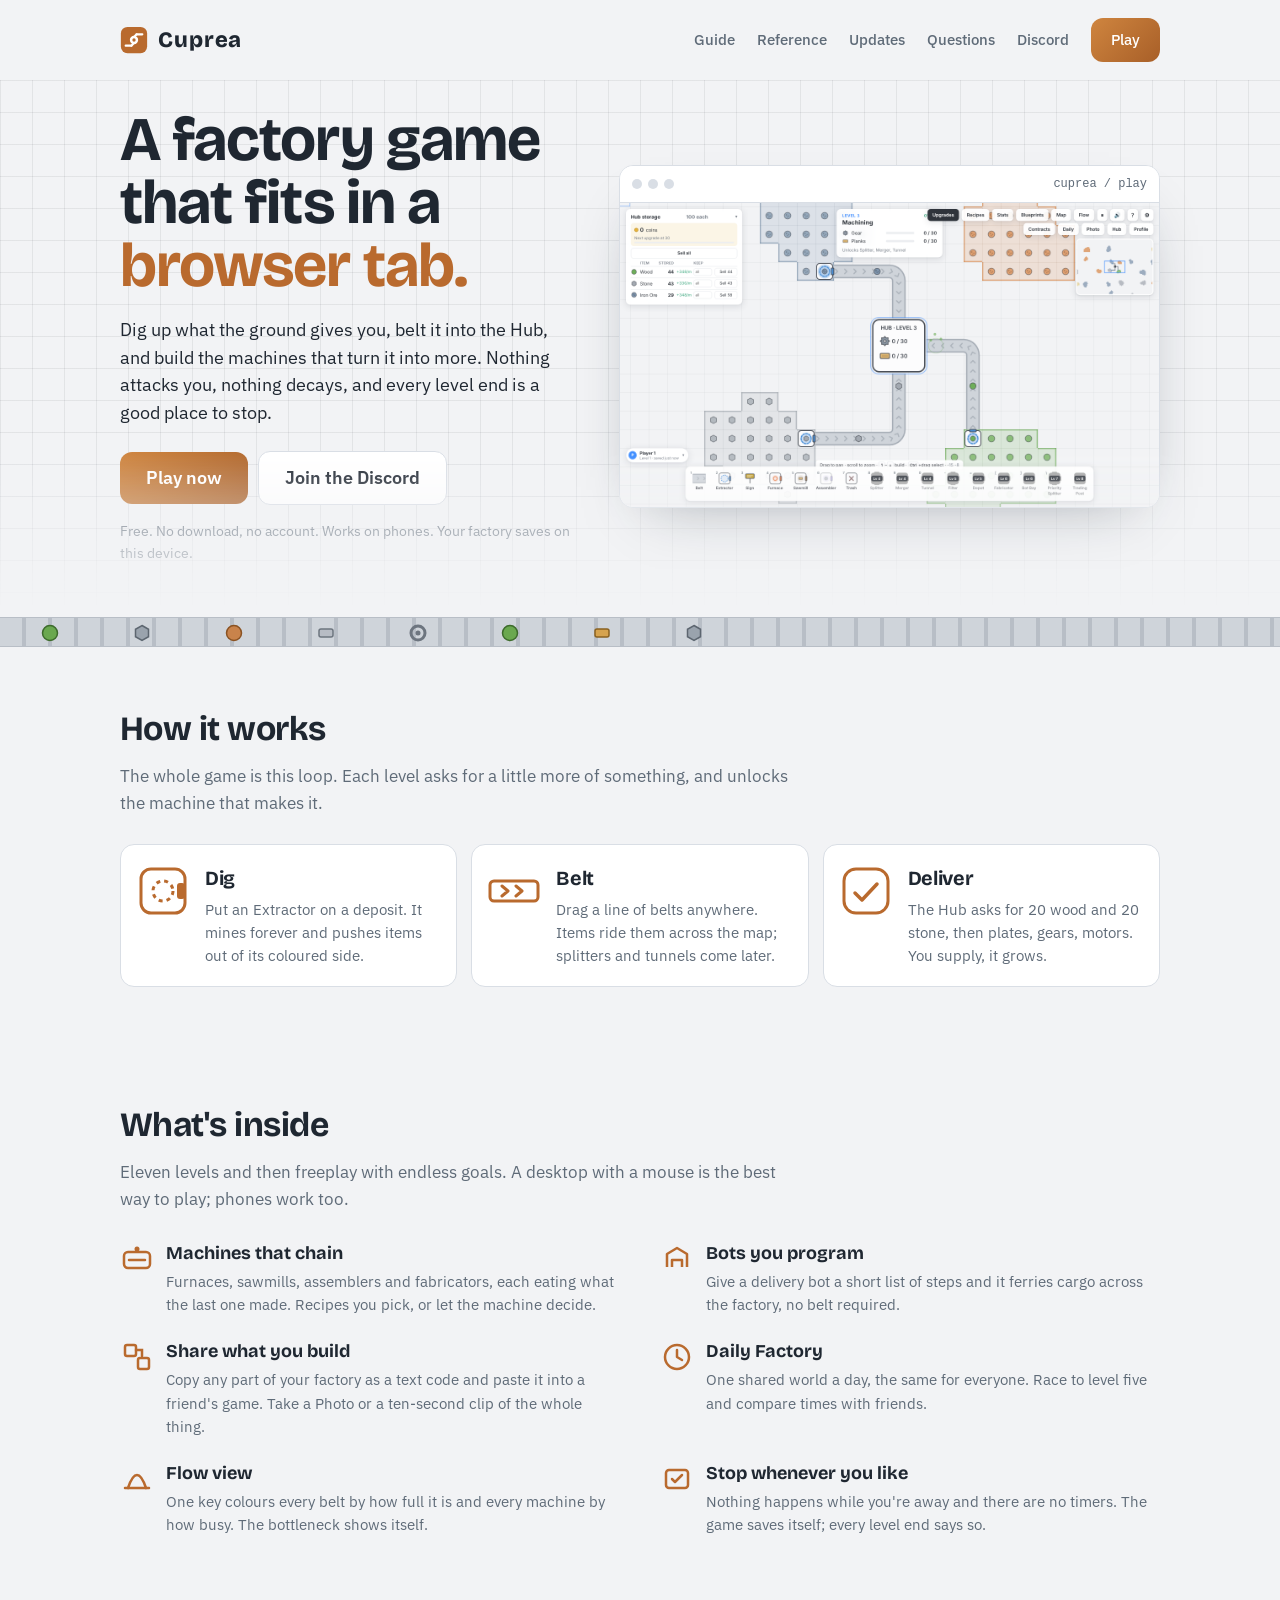
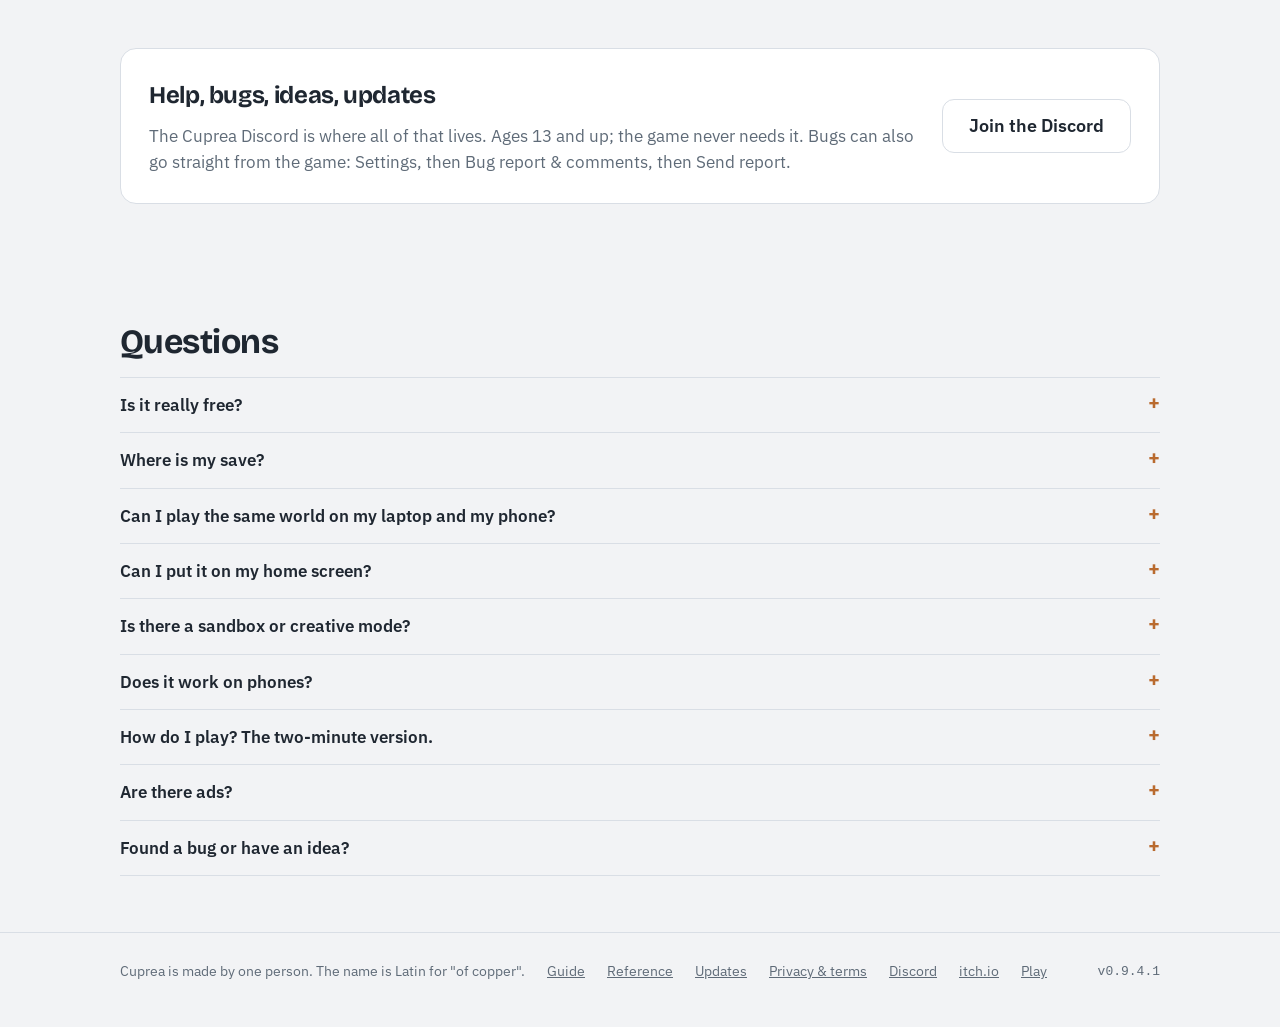
==== commit 1dfda6f5: "Cuprea 0.9.4.1: phone pass for new players Co-Authored-By: Claude Opus 5.5 <noreply@anthropic.com> C" ====
--- a/index.html
+++ b/index.html
@@ -13,4 +13,4 @@
     "inLanguage": "en",
     "offers": { "@type": "Offer", "price": "0", "priceCurrency": "USD" },
     "potentialAction": { "@type": "PlayAction", "target": "https://noice787965-droid.github.io/cuprea/play/" }
-  } </script> <meta property="og:title" content="Cuprea — a factory game in your browser"> <meta property="og:description" content="Dig up what the ground gives you, belt it into the Hub, and build the machines that turn it into more. Free, no account, no timers."> <meta property="og:image" content="https://noice787965-droid.github.io/cuprea/screenshot.png"> <meta property="og:url" content="https://noice787965-droid.github.io/cuprea/"> <meta name="theme-color" content="#b96a2e"> <link rel="icon" href="play/favicon.svg" type="image/svg+xml"> <script>(()=>{const t="0d4910d3-9296-45d0-841d-be5cf43dc7ef",a=["noice787965-droid.github.io"];let e=!1;try{e="1"===localStorage.getItem("umami.disabled")}catch{}if(!a.includes(location.hostname)||e||"1"===navigator.doNotTrack||navigator.globalPrivacyControl)return;const o=()=>{try{if(!/[?&]utm_/.test(location.search))return;const t=new URL(location.href);for(const a of[...t.searchParams.keys()])a.startsWith("utm_")&&t.searchParams.delete(a);history.replaceState(history.state,"",t.pathname+(t.search||"")+t.hash)}catch{}},r=document.createElement("script");r.defer=!0,r.src="https://cloud.umami.is/script.js",r.dataset.websiteId=t,r.dataset.domains=a.join(","),r.dataset.doNotTrack="true",r.onload=o,r.onerror=o,document.head.append(r)})()</script> <link rel="preconnect" href="https://fonts.googleapis.com"> <link rel="preconnect" href="https://fonts.gstatic.com" crossorigin> <link rel="stylesheet" href="https://fonts.googleapis.com/css2?family=Bricolage+Grotesque:opsz,wght@12..96,500;12..96,700;12..96,800&family=IBM+Plex+Sans:wght@400;500;600&display=swap"> <style>:root{--paper:#f2f3f5;--panel:#ffffff;--ink:#1f2731;--muted:#5f6b78;--line:#d9dee5;--grid:rgba(40, 50, 60, 0.08);--copper:#b96a2e;--copper-deep:#8f5222;--copper-light:#e0a26f;--belt:#cfd4da;--belt-dark:#b8bec6;--focus:#3c8cff;color-scheme:light}@media (prefers-color-scheme:dark){:root{--paper:#161a20;--panel:#1f252d;--ink:#e6eaef;--muted:#9aa5b2;--line:#2c3540;--grid:rgba(255, 255, 255, 0.06);--copper:#d98a4a;--copper-deep:#b96a2e;--copper-light:#f0c091;--belt:#3a424d;--belt-dark:#2e353f;color-scheme:dark}}*{box-sizing:border-box}html{scroll-behavior:smooth}body{margin:0;font:17px/1.55 "IBM Plex Sans",system-ui,-apple-system,"Segoe UI",Roboto,sans-serif;color:var(--ink);background:var(--paper)}a{color:var(--copper)}a:focus-visible,button:focus-visible{outline:3px solid var(--focus);outline-offset:3px;border-radius:6px}h1,h2,h3{font-family:"Bricolage Grotesque","IBM Plex Sans",system-ui,sans-serif;font-weight:700;letter-spacing:-.015em;text-wrap:balance;margin:0}.wrap{width:min(1040px,100% - 40px);margin-inline:auto}@media (max-width:600px){.wrap{width:min(1040px,100% - 32px)}}.top{display:flex;align-items:center;justify-content:space-between;gap:16px;padding-block:18px}.wordmark{display:inline-flex;align-items:center;gap:10px;text-decoration:none;color:var(--ink);font-family:"Bricolage Grotesque",sans-serif;font-weight:800;font-size:22px;letter-spacing:.04em}.wordmark svg{width:28px;height:28px}.top nav{display:flex;gap:6px 22px;flex-wrap:wrap;align-items:center;font-size:15px}.top nav a{color:var(--muted);text-decoration:none;font-weight:500}.top nav a:hover{color:var(--ink)}@media (max-width:600px){.top nav a:not(.btn){display:none}}.btn{display:inline-flex;align-items:center;justify-content:center;gap:8px;min-height:44px;padding:10px 20px;border-radius:12px;border:1px solid var(--line);background:var(--panel);color:var(--ink);font-weight:600;text-decoration:none}.btn:hover{border-color:var(--copper)}.btn.primary{border:0;background:linear-gradient(135deg,#cf853f,#a85f28);color:#fff}.btn.primary:hover{filter:brightness(1.07)}.btn.big{min-height:52px;padding:12px 26px;font-size:18px}.hero{position:relative;padding-block:28px 44px;background-image:linear-gradient(var(--grid) 1px,transparent 1px),linear-gradient(90deg,var(--grid) 1px,transparent 1px);background-size:32px 32px;-webkit-mask-image:linear-gradient(to bottom,#000 70%,transparent);mask-image:linear-gradient(to bottom,#000 70%,transparent)}.hero .wrap{display:grid;grid-template-columns:minmax(0,5fr) minmax(0,6fr);gap:36px 48px;align-items:center}@media (max-width:860px){.hero .wrap{grid-template-columns:1fr}}.hero h1{font-size:clamp(38px, 5.6vw, 62px);line-height:1.02}.hero h1 .cu{color:var(--copper)}.lede{margin:18px 0 24px;max-width:34em;font-size:18px;color:var(--ink)}.cta{display:flex;flex-wrap:wrap;gap:10px;align-items:center}.fine{flex-basis:100%;margin-top:6px;color:var(--muted);font-size:14px}.shot{display:block;border-radius:14px;overflow:hidden;background:var(--panel);border:1px solid var(--line);box-shadow:0 30px 60px -30px rgba(20,30,45,.45);text-decoration:none}.shot .bar{display:flex;align-items:center;gap:6px;padding:9px 12px;border-bottom:1px solid var(--line);background:var(--panel)}.shot .bar i{width:10px;height:10px;border-radius:50%;background:var(--line)}.shot .bar span{margin-left:auto;font-size:12px;color:var(--muted);font-family:ui-monospace,Menlo,Consolas,monospace}.shot img{display:block;width:100%;height:auto}.conveyor{position:relative;height:30px;margin-block:8px 0;overflow:hidden;background:var(--belt);border-block:1px solid var(--belt-dark)}.conveyor .treads{position:absolute;inset:0;background:repeating-linear-gradient(90deg,transparent 0 22px,var(--belt-dark) 22px 26px);animation:treads .9s linear infinite}.conveyor .cargo{position:absolute;top:5px;left:0;display:flex;gap:72px;padding-left:40px;white-space:nowrap;animation:cargo 26s linear -11s infinite}.conveyor .cargo svg{width:20px;height:20px;display:block}@keyframes treads{to{background-position:26px 0}}@keyframes cargo{from{transform:translateX(-60vw)}to{transform:translateX(100vw)}}@media (prefers-reduced-motion:reduce){.conveyor .cargo,.conveyor .treads{animation:none}html{scroll-behavior:auto}}section{padding-block:56px}section h2{font-size:clamp(26px, 3.2vw, 34px);margin-bottom:8px}.sub{margin:0 0 28px;max-width:40em;color:var(--muted)}.steps{display:grid;grid-template-columns:repeat(3,minmax(0,1fr));gap:14px}@media (max-width:760px){.steps{grid-template-columns:1fr}}.step{display:grid;grid-template-columns:56px 1fr;gap:14px;align-items:start;padding:18px 18px 18px 14px;border-radius:14px;background:var(--panel);border:1px solid var(--line)}.step svg{width:56px;height:56px}.step h3{font-size:20px;margin-bottom:4px}.step p{margin:0;color:var(--muted);font-size:15px}.facts{display:grid;grid-template-columns:repeat(2,minmax(0,1fr));gap:22px 40px}@media (max-width:760px){.facts{grid-template-columns:1fr}}.fact{display:grid;grid-template-columns:34px 1fr;gap:12px;align-items:start}.fact svg{width:34px;height:34px;margin-top:2px}.fact b{display:block;font-family:"Bricolage Grotesque",sans-serif;font-size:18px;font-weight:700}.fact p{margin:2px 0 0;color:var(--muted);font-size:15px}.faq details{border-bottom:1px solid var(--line);padding:14px 0}.faq details:first-of-type{border-top:1px solid var(--line)}.faq summary{cursor:pointer;font-weight:600;font-size:17px;list-style:none;display:flex;justify-content:space-between;gap:16px}.faq summary::-webkit-details-marker{display:none}.faq summary::after{content:"+";color:var(--copper);font-weight:700;font-size:20px;line-height:1}.faq details[open] summary::after{content:"–"}.faq p{margin:10px 0 0;color:var(--muted);max-width:60em}.join{padding:28px;border-radius:16px;background:var(--panel);border:1px solid var(--line);display:grid;grid-template-columns:1fr auto;gap:18px;align-items:center}@media (max-width:760px){.join{grid-template-columns:1fr}}.join h2{font-size:24px}.join p{margin:6px 0 0;color:var(--muted)}footer{padding-block:28px 44px;border-top:1px solid var(--line);color:var(--muted);font-size:14px}footer .wrap{display:flex;flex-wrap:wrap;gap:8px 22px;align-items:center}footer a{color:inherit}footer .ver{margin-left:auto;font-family:ui-monospace,Menlo,Consolas,monospace;font-size:13px}kbd{font:13px ui-monospace,Menlo,Consolas,monospace;padding:1px 6px;border:1px solid var(--line);border-bottom-width:2px;border-radius:5px;background:var(--panel)}</style> </head> <body> <header class="wrap top"> <a class="wordmark" href="./" aria-label="Cuprea home"> <svg viewBox="0 0 64 64" aria-hidden="true"><rect x="2" y="2" width="60" height="60" rx="15" fill="#b96a2e"/><g fill="none" stroke="#fff" stroke-width="5" stroke-linecap="round"><path d="M13 45h13M38 19h13"/><path d="M26 45l6-6M38 19l-6 6"/></g><circle cx="32" cy="32" r="9.5" fill="#fff"/><circle cx="32" cy="32" r="3.8" fill="#b96a2e"/></svg> Cuprea </a> <nav aria-label="Page"> <a href="guide/">Guide</a> <a href="reference/">Reference</a> <a href="updates/">Updates</a> <a href="#faq">Questions</a> <a href="https://discord.gg/RqNg62fHZJ" rel="noopener" data-umami-event="discord-nav">Discord</a> <a class="btn primary" href="play/" data-umami-event="play-nav">Play</a> </nav> </header> <section class="hero" aria-labelledby="h1"> <div class="wrap"> <div> <h1 id="h1">A factory game that fits in a <span class="cu">browser tab.</span></h1> <p class="lede">Dig up what the ground gives you, belt it into the Hub, and build the machines that turn it into more. Nothing attacks you, nothing decays, and every level end is a good place to stop.</p> <div class="cta"> <a class="btn primary big" href="play/" data-umami-event="play-now">Play now</a> <a class="btn big" href="https://discord.gg/RqNg62fHZJ" rel="noopener" data-umami-event="discord-hero">Join the Discord</a> <span class="fine">Free. No download, no account. Works on phones. Your factory saves on this device.</span> </div> </div> <a class="shot" href="play/" aria-label="Open the game" data-umami-event="play-shot"> <div class="bar" aria-hidden="true"><i></i><i></i><i></i><span>cuprea / play</span></div> <img src="screenshot.png" width="1280" height="720" alt="A small Cuprea factory: three extractors on wood, stone and iron deposits feeding belts into the central Hub"> </a> </div> </section> <div class="conveyor" aria-hidden="true"> <div class="treads"></div> <div class="cargo"> <svg viewBox="0 0 20 20"><circle cx="10" cy="10" r="7.5" fill="#6aa84f" stroke="#3d6b2c" stroke-width="1.5"/></svg> <svg viewBox="0 0 20 20"><path d="M10 2.5l6.5 3.75v7.5L10 17.5l-6.5-3.75v-7.5z" fill="#9aa3ad" stroke="#5d6670" stroke-width="1.5"/></svg> <svg viewBox="0 0 20 20"><circle cx="10" cy="10" r="7.5" fill="#c9834b" stroke="#8a5222" stroke-width="1.5"/></svg> <svg viewBox="0 0 20 20"><rect x="3" y="6" width="14" height="8" rx="2" fill="#b7bcc4" stroke="#6d757f" stroke-width="1.5"/></svg> <svg viewBox="0 0 20 20"><circle cx="10" cy="10" r="7" fill="none" stroke="#6d757f" stroke-width="3"/><circle cx="10" cy="10" r="2.5" fill="#6d757f"/></svg> <svg viewBox="0 0 20 20"><circle cx="10" cy="10" r="7.5" fill="#6aa84f" stroke="#3d6b2c" stroke-width="1.5"/></svg> <svg viewBox="0 0 20 20"><rect x="3" y="6" width="14" height="8" rx="2" fill="#d6a34e" stroke="#8a6220" stroke-width="1.5"/></svg> <svg viewBox="0 0 20 20"><path d="M10 2.5l6.5 3.75v7.5L10 17.5l-6.5-3.75v-7.5z" fill="#9aa3ad" stroke="#5d6670" stroke-width="1.5"/></svg> </div> </div> <section id="how" class="wrap" aria-labelledby="how-h"> <h2 id="how-h">How it works</h2> <p class="sub">The whole game is this loop. Each level asks for a little more of something, and unlocks the machine that makes it.</p> <div class="steps"> <div class="step"> <svg viewBox="0 0 56 56" aria-hidden="true"><rect x="6" y="6" width="44" height="44" rx="10" fill="none" stroke="#b96a2e" stroke-width="3"/><circle cx="28" cy="28" r="10" fill="none" stroke="#b96a2e" stroke-width="3" stroke-dasharray="4 4"/><rect x="42" y="20" width="8" height="16" rx="3" fill="#b96a2e"/></svg> <div><h3>Dig</h3><p>Put an Extractor on a deposit. It mines forever and pushes items out of its coloured side.</p></div> </div> <div class="step"> <svg viewBox="0 0 56 56" aria-hidden="true"><rect x="4" y="18" width="48" height="20" rx="4" fill="none" stroke="#b96a2e" stroke-width="3"/><path d="M16 23l6 5-6 5M30 23l6 5-6 5" fill="none" stroke="#b96a2e" stroke-width="3" stroke-linecap="round" stroke-linejoin="round"/></svg> <div><h3>Belt</h3><p>Drag a line of belts anywhere. Items ride them across the map; splitters and tunnels come later.</p></div> </div> <div class="step"> <svg viewBox="0 0 56 56" aria-hidden="true"><rect x="6" y="6" width="44" height="44" rx="12" fill="none" stroke="#b96a2e" stroke-width="3"/><path d="M17 30l7 7 15-16" fill="none" stroke="#b96a2e" stroke-width="3.5" stroke-linecap="round" stroke-linejoin="round"/></svg> <div><h3>Deliver</h3><p>The Hub asks for 20 wood and 20 stone, then plates, gears, motors. You supply, it grows.</p></div> </div> </div> </section> <section id="inside" class="wrap" aria-labelledby="inside-h"> <h2 id="inside-h">What's inside</h2> <p class="sub">Eleven levels and then freeplay with endless goals. A desktop with a mouse is the best way to play; phones work too.</p> <div class="facts"> <div class="fact"> <svg viewBox="0 0 34 34" aria-hidden="true"><rect x="4" y="10" width="26" height="16" rx="4" fill="none" stroke="#b96a2e" stroke-width="2.5"/><path d="M9 18h16" stroke="#b96a2e" stroke-width="2.5" stroke-linecap="round"/><circle cx="17" cy="7" r="2.5" fill="#b96a2e"/></svg> <div><b>Machines that chain</b><p>Furnaces, sawmills, assemblers and fabricators, each eating what the last one made. Recipes you pick, or let the machine decide.</p></div> </div> <div class="fact"> <svg viewBox="0 0 34 34" aria-hidden="true"><path d="M7 25V12l10-6 10 6v13" fill="none" stroke="#b96a2e" stroke-width="2.5" stroke-linejoin="round"/><path d="M12 25v-7h10v7" fill="none" stroke="#b96a2e" stroke-width="2.5" stroke-linejoin="round"/></svg> <div><b>Bots you program</b><p>Give a delivery bot a short list of steps and it ferries cargo across the factory, no belt required.</p></div> </div> <div class="fact"> <svg viewBox="0 0 34 34" aria-hidden="true"><rect x="5" y="5" width="11" height="11" rx="2" fill="none" stroke="#b96a2e" stroke-width="2.5"/><rect x="18" y="18" width="11" height="11" rx="2" fill="none" stroke="#b96a2e" stroke-width="2.5"/><path d="M16 10h6v6" fill="none" stroke="#b96a2e" stroke-width="2.5" stroke-linecap="round"/></svg> <div><b>Share what you build</b><p>Copy any part of your factory as a text code and paste it into a friend's game. Take a Photo or a ten-second clip of the whole thing.</p></div> </div> <div class="fact"> <svg viewBox="0 0 34 34" aria-hidden="true"><circle cx="17" cy="17" r="12" fill="none" stroke="#b96a2e" stroke-width="2.5"/><path d="M17 10v7l5 3" fill="none" stroke="#b96a2e" stroke-width="2.5" stroke-linecap="round" stroke-linejoin="round"/></svg> <div><b>Daily Factory</b><p>One shared world a day, the same for everyone. Race to level five and compare times with friends.</p></div> </div> <div class="fact"> <svg viewBox="0 0 34 34" aria-hidden="true"><path d="M8 26c3-9 6-13 9-13s6 4 9 13" fill="none" stroke="#b96a2e" stroke-width="2.5" stroke-linecap="round"/><path d="M5 26h24" stroke="#b96a2e" stroke-width="2.5" stroke-linecap="round"/></svg> <div><b>Flow view</b><p>One key colours every belt by how full it is and every machine by how busy. The bottleneck shows itself.</p></div> </div> <div class="fact"> <svg viewBox="0 0 34 34" aria-hidden="true"><rect x="6" y="8" width="22" height="18" rx="3" fill="none" stroke="#b96a2e" stroke-width="2.5"/><path d="M12 17l3 3 7-7" fill="none" stroke="#b96a2e" stroke-width="2.5" stroke-linecap="round" stroke-linejoin="round"/></svg> <div><b>Stop whenever you like</b><p>Nothing happens while you're away and there are no timers. The game saves itself; every level end says so.</p></div> </div> </div> </section> <section class="wrap" aria-label="Community"> <div class="join"> <div> <h2>Help, bugs, ideas, updates</h2> <p>The Cuprea Discord is where all of that lives. Ages 13 and up; the game never needs it. Bugs can also go straight from the game: Settings, then Bug report &amp; comments, then Send report.</p> </div> <a class="btn big" href="https://discord.gg/RqNg62fHZJ" rel="noopener" data-umami-event="discord-join">Join the Discord</a> </div> </section> <section id="faq" class="wrap faq" aria-labelledby="faq-h"> <h2 id="faq-h">Questions</h2> <details><summary>Is it really free?</summary><p>Yes. This web version is the full game as it exists today. If it ever comes to Steam, that version will be a paid download with extra content, and the web version stays free.</p></details> <details><summary>Where is my save?</summary><p>In this browser, on this device (browser storage). Clearing site data deletes it, and private windows forget it. Use <b>Settings → Export</b> (or <b>Copy</b>) to back it up, and <b>Import</b> to bring it back on another device. The game also keeps your last three autosaves under <b>Settings → Restore a backup</b>.</p></details> <details><summary>Can I play the same world on my laptop and my phone?</summary><p>Yes. <b>Profiles → Sync</b> gives a profile a secret code and a link. Send the link to yourself and open it on the other device, and the same world appears there (or type the code under <b>Link a synced profile</b>). The game then saves to the cloud while you play and loads the newest copy when you come back. No account, no email, nothing personal: the link is the key, so keep it to yourself. Profiles without Sync never leave your device.</p></details> <details><summary>Can I put it on my home screen?</summary><p>Yes. On an iPhone or iPad: <b>Share → Add to Home Screen</b>. On Android: the browser menu → <b>Install app</b> (or <b>Add to Home screen</b>). On a computer, Chrome and Edge show an install button in the address bar. It then opens like an app, full screen, and works without a connection. One thing to know on iPhone: the Home Screen copy keeps its own save (which Safari doesn't clear), so to bring a factory along, turn on <b>Profiles → Sync</b> in the browser first and use <b>Link a synced profile</b> in the app.</p></details> <details><summary>Is there a sandbox or creative mode?</summary><p>Yes, once one of your factories has finished level 5: <b>Sandbox</b> in the menu opens a world of its own where everything is unlocked and building is free, with an Item Source that makes any item. Blueprints you save there wait in your real factory.</p></details> <details><summary>Does it work on phones?</summary><p>Yes, with touch controls built for fingers: tap a tile to park a see-through ghost, tap it again to build. One finger pans, two fingers zoom. A desktop with a mouse is still the best way to play big factories.</p></details> <details><summary>How do I play? The two-minute version.</summary><p>Press <kbd>2</kbd> for the Extractor and drop it on a coloured deposit; its arrow shows where items come out. Press <kbd>1</kbd> for Belts and drag a line from the extractor into the Hub in the middle; <kbd>R</kbd> rotates. When the level panel fills up, pick the next goal or stop. The game saved already. The <a href="guide/">beginner's guide</a> walks through every level, and the <a href="reference/">reference</a> lists every building and recipe.</p></details> <details><summary>Are there ads?</summary><p>Not in this version. If one small ad ever appears beside the game on wide screens, it will be to help pay for hosting; it would never sit over the game, and the <a href="privacy.html">privacy page</a> says what the ad provider could collect.</p></details> <details><summary>Found a bug or have an idea?</summary><p>Open <b>Settings → Bug report &amp; comments</b> inside the game, write what happened and press <b>Send report</b>; it reaches the developer directly, with optional anonymous play stats. You can also post it in <a href="https://discord.gg/RqNg62fHZJ" rel="noopener" data-umami-event="discord-faq">the Discord</a> (ages 13+).</p></details> </section> <footer> <div class="wrap"> <span>Cuprea is made by one person. The name is Latin for "of copper".</span> <a href="guide/">Guide</a> <a href="reference/">Reference</a> <a href="updates/">Updates</a> <a href="privacy.html">Privacy &amp; terms</a> <a href="https://discord.gg/RqNg62fHZJ" rel="noopener" data-umami-event="discord-footer">Discord</a> <a href="https://noice7879.itch.io/cuprea" rel="noopener" data-umami-event="itch-footer">itch.io</a> <a href="play/" data-umami-event="play-footer">Play</a> <span class="ver">v0.9.4</span> </div> </footer> </body> </html> +  } </script> <meta property="og:title" content="Cuprea — a factory game in your browser"> <meta property="og:description" content="Dig up what the ground gives you, belt it into the Hub, and build the machines that turn it into more. Free, no account, no timers."> <meta property="og:image" content="https://noice787965-droid.github.io/cuprea/screenshot.png"> <meta property="og:url" content="https://noice787965-droid.github.io/cuprea/"> <meta name="theme-color" content="#b96a2e"> <link rel="icon" href="play/favicon.svg" type="image/svg+xml"> <script>(()=>{const t="0d4910d3-9296-45d0-841d-be5cf43dc7ef",a=["noice787965-droid.github.io"];let e=!1;try{e="1"===localStorage.getItem("umami.disabled")}catch{}if(!a.includes(location.hostname)||e||"1"===navigator.doNotTrack||navigator.globalPrivacyControl)return;const o=()=>{try{if(!/[?&]utm_/.test(location.search))return;const t=new URL(location.href);for(const a of[...t.searchParams.keys()])a.startsWith("utm_")&&t.searchParams.delete(a);history.replaceState(history.state,"",t.pathname+(t.search||"")+t.hash)}catch{}},r=document.createElement("script");r.defer=!0,r.src="https://cloud.umami.is/script.js",r.dataset.websiteId=t,r.dataset.domains=a.join(","),r.dataset.doNotTrack="true",r.onload=o,r.onerror=o,document.head.append(r)})()</script> <link rel="preconnect" href="https://fonts.googleapis.com"> <link rel="preconnect" href="https://fonts.gstatic.com" crossorigin> <link rel="stylesheet" href="https://fonts.googleapis.com/css2?family=Bricolage+Grotesque:opsz,wght@12..96,500;12..96,700;12..96,800&family=IBM+Plex+Sans:wght@400;500;600&display=swap"> <style>:root{--paper:#f2f3f5;--panel:#ffffff;--ink:#1f2731;--muted:#5f6b78;--line:#d9dee5;--grid:rgba(40, 50, 60, 0.08);--copper:#b96a2e;--copper-deep:#8f5222;--copper-light:#e0a26f;--belt:#cfd4da;--belt-dark:#b8bec6;--focus:#3c8cff;color-scheme:light}@media (prefers-color-scheme:dark){:root{--paper:#161a20;--panel:#1f252d;--ink:#e6eaef;--muted:#9aa5b2;--line:#2c3540;--grid:rgba(255, 255, 255, 0.06);--copper:#d98a4a;--copper-deep:#b96a2e;--copper-light:#f0c091;--belt:#3a424d;--belt-dark:#2e353f;color-scheme:dark}}*{box-sizing:border-box}html{scroll-behavior:smooth}body{margin:0;font:17px/1.55 "IBM Plex Sans",system-ui,-apple-system,"Segoe UI",Roboto,sans-serif;color:var(--ink);background:var(--paper)}a{color:var(--copper)}a:focus-visible,button:focus-visible{outline:3px solid var(--focus);outline-offset:3px;border-radius:6px}h1,h2,h3{font-family:"Bricolage Grotesque","IBM Plex Sans",system-ui,sans-serif;font-weight:700;letter-spacing:-.015em;text-wrap:balance;margin:0}.wrap{width:min(1040px,100% - 40px);margin-inline:auto}@media (max-width:600px){.wrap{width:min(1040px,100% - 32px)}}.top{display:flex;align-items:center;justify-content:space-between;gap:16px;padding-block:18px}.wordmark{display:inline-flex;align-items:center;gap:10px;text-decoration:none;color:var(--ink);font-family:"Bricolage Grotesque",sans-serif;font-weight:800;font-size:22px;letter-spacing:.04em}.wordmark svg{width:28px;height:28px}.top nav{display:flex;gap:6px 22px;flex-wrap:wrap;align-items:center;font-size:15px}.top nav a{color:var(--muted);text-decoration:none;font-weight:500}.top nav a:hover{color:var(--ink)}@media (max-width:600px){.top nav a:not(.btn){display:none}}.btn{display:inline-flex;align-items:center;justify-content:center;gap:8px;min-height:44px;padding:10px 20px;border-radius:12px;border:1px solid var(--line);background:var(--panel);color:var(--ink);font-weight:600;text-decoration:none}.btn:hover{border-color:var(--copper)}.btn.primary{border:0;background:linear-gradient(135deg,#cf853f,#a85f28);color:#fff}.btn.primary:hover{filter:brightness(1.07)}.btn.big{min-height:52px;padding:12px 26px;font-size:18px}.hero{position:relative;padding-block:28px 44px;background-image:linear-gradient(var(--grid) 1px,transparent 1px),linear-gradient(90deg,var(--grid) 1px,transparent 1px);background-size:32px 32px;-webkit-mask-image:linear-gradient(to bottom,#000 70%,transparent);mask-image:linear-gradient(to bottom,#000 70%,transparent)}.hero .wrap{display:grid;grid-template-columns:minmax(0,5fr) minmax(0,6fr);gap:36px 48px;align-items:center}@media (max-width:860px){.hero .wrap{grid-template-columns:1fr}}.hero h1{font-size:clamp(38px, 5.6vw, 62px);line-height:1.02}.hero h1 .cu{color:var(--copper)}.lede{margin:18px 0 24px;max-width:34em;font-size:18px;color:var(--ink)}.cta{display:flex;flex-wrap:wrap;gap:10px;align-items:center}.fine{flex-basis:100%;margin-top:6px;color:var(--muted);font-size:14px}.shot{display:block;border-radius:14px;overflow:hidden;background:var(--panel);border:1px solid var(--line);box-shadow:0 30px 60px -30px rgba(20,30,45,.45);text-decoration:none}.shot .bar{display:flex;align-items:center;gap:6px;padding:9px 12px;border-bottom:1px solid var(--line);background:var(--panel)}.shot .bar i{width:10px;height:10px;border-radius:50%;background:var(--line)}.shot .bar span{margin-left:auto;font-size:12px;color:var(--muted);font-family:ui-monospace,Menlo,Consolas,monospace}.shot img{display:block;width:100%;height:auto}.conveyor{position:relative;height:30px;margin-block:8px 0;overflow:hidden;background:var(--belt);border-block:1px solid var(--belt-dark)}.conveyor .treads{position:absolute;inset:0;background:repeating-linear-gradient(90deg,transparent 0 22px,var(--belt-dark) 22px 26px);animation:treads .9s linear infinite}.conveyor .cargo{position:absolute;top:5px;left:0;display:flex;gap:72px;padding-left:40px;white-space:nowrap;animation:cargo 26s linear -11s infinite}.conveyor .cargo svg{width:20px;height:20px;display:block}@keyframes treads{to{background-position:26px 0}}@keyframes cargo{from{transform:translateX(-60vw)}to{transform:translateX(100vw)}}@media (prefers-reduced-motion:reduce){.conveyor .cargo,.conveyor .treads{animation:none}html{scroll-behavior:auto}}section{padding-block:56px}section h2{font-size:clamp(26px, 3.2vw, 34px);margin-bottom:8px}.sub{margin:0 0 28px;max-width:40em;color:var(--muted)}.steps{display:grid;grid-template-columns:repeat(3,minmax(0,1fr));gap:14px}@media (max-width:760px){.steps{grid-template-columns:1fr}}.step{display:grid;grid-template-columns:56px 1fr;gap:14px;align-items:start;padding:18px 18px 18px 14px;border-radius:14px;background:var(--panel);border:1px solid var(--line)}.step svg{width:56px;height:56px}.step h3{font-size:20px;margin-bottom:4px}.step p{margin:0;color:var(--muted);font-size:15px}.facts{display:grid;grid-template-columns:repeat(2,minmax(0,1fr));gap:22px 40px}@media (max-width:760px){.facts{grid-template-columns:1fr}}.fact{display:grid;grid-template-columns:34px 1fr;gap:12px;align-items:start}.fact svg{width:34px;height:34px;margin-top:2px}.fact b{display:block;font-family:"Bricolage Grotesque",sans-serif;font-size:18px;font-weight:700}.fact p{margin:2px 0 0;color:var(--muted);font-size:15px}.faq details{border-bottom:1px solid var(--line);padding:14px 0}.faq details:first-of-type{border-top:1px solid var(--line)}.faq summary{cursor:pointer;font-weight:600;font-size:17px;list-style:none;display:flex;justify-content:space-between;gap:16px}.faq summary::-webkit-details-marker{display:none}.faq summary::after{content:"+";color:var(--copper);font-weight:700;font-size:20px;line-height:1}.faq details[open] summary::after{content:"–"}.faq p{margin:10px 0 0;color:var(--muted);max-width:60em}.join{padding:28px;border-radius:16px;background:var(--panel);border:1px solid var(--line);display:grid;grid-template-columns:1fr auto;gap:18px;align-items:center}@media (max-width:760px){.join{grid-template-columns:1fr}}.join h2{font-size:24px}.join p{margin:6px 0 0;color:var(--muted)}footer{padding-block:28px 44px;border-top:1px solid var(--line);color:var(--muted);font-size:14px}footer .wrap{display:flex;flex-wrap:wrap;gap:8px 22px;align-items:center}footer a{color:inherit}footer .ver{margin-left:auto;font-family:ui-monospace,Menlo,Consolas,monospace;font-size:13px}kbd{font:13px ui-monospace,Menlo,Consolas,monospace;padding:1px 6px;border:1px solid var(--line);border-bottom-width:2px;border-radius:5px;background:var(--panel)}</style> </head> <body> <header class="wrap top"> <a class="wordmark" href="./" aria-label="Cuprea home"> <svg viewBox="0 0 64 64" aria-hidden="true"><rect x="2" y="2" width="60" height="60" rx="15" fill="#b96a2e"/><g fill="none" stroke="#fff" stroke-width="5" stroke-linecap="round"><path d="M13 45h13M38 19h13"/><path d="M26 45l6-6M38 19l-6 6"/></g><circle cx="32" cy="32" r="9.5" fill="#fff"/><circle cx="32" cy="32" r="3.8" fill="#b96a2e"/></svg> Cuprea </a> <nav aria-label="Page"> <a href="guide/">Guide</a> <a href="reference/">Reference</a> <a href="updates/">Updates</a> <a href="#faq">Questions</a> <a href="https://discord.gg/RqNg62fHZJ" rel="noopener" data-umami-event="discord-nav">Discord</a> <a class="btn primary" href="play/" data-umami-event="play-nav">Play</a> </nav> </header> <section class="hero" aria-labelledby="h1"> <div class="wrap"> <div> <h1 id="h1">A factory game that fits in a <span class="cu">browser tab.</span></h1> <p class="lede">Dig up what the ground gives you, belt it into the Hub, and build the machines that turn it into more. Nothing attacks you, nothing decays, and every level end is a good place to stop.</p> <div class="cta"> <a class="btn primary big" href="play/" data-umami-event="play-now">Play now</a> <a class="btn big" href="https://discord.gg/RqNg62fHZJ" rel="noopener" data-umami-event="discord-hero">Join the Discord</a> <span class="fine">Free. No download, no account. Works on phones. Your factory saves on this device.</span> </div> </div> <a class="shot" href="play/" aria-label="Open the game" data-umami-event="play-shot"> <div class="bar" aria-hidden="true"><i></i><i></i><i></i><span>cuprea / play</span></div> <img src="screenshot.png" width="1280" height="720" alt="A small Cuprea factory: three extractors on wood, stone and iron deposits feeding belts into the central Hub"> </a> </div> </section> <div class="conveyor" aria-hidden="true"> <div class="treads"></div> <div class="cargo"> <svg viewBox="0 0 20 20"><circle cx="10" cy="10" r="7.5" fill="#6aa84f" stroke="#3d6b2c" stroke-width="1.5"/></svg> <svg viewBox="0 0 20 20"><path d="M10 2.5l6.5 3.75v7.5L10 17.5l-6.5-3.75v-7.5z" fill="#9aa3ad" stroke="#5d6670" stroke-width="1.5"/></svg> <svg viewBox="0 0 20 20"><circle cx="10" cy="10" r="7.5" fill="#c9834b" stroke="#8a5222" stroke-width="1.5"/></svg> <svg viewBox="0 0 20 20"><rect x="3" y="6" width="14" height="8" rx="2" fill="#b7bcc4" stroke="#6d757f" stroke-width="1.5"/></svg> <svg viewBox="0 0 20 20"><circle cx="10" cy="10" r="7" fill="none" stroke="#6d757f" stroke-width="3"/><circle cx="10" cy="10" r="2.5" fill="#6d757f"/></svg> <svg viewBox="0 0 20 20"><circle cx="10" cy="10" r="7.5" fill="#6aa84f" stroke="#3d6b2c" stroke-width="1.5"/></svg> <svg viewBox="0 0 20 20"><rect x="3" y="6" width="14" height="8" rx="2" fill="#d6a34e" stroke="#8a6220" stroke-width="1.5"/></svg> <svg viewBox="0 0 20 20"><path d="M10 2.5l6.5 3.75v7.5L10 17.5l-6.5-3.75v-7.5z" fill="#9aa3ad" stroke="#5d6670" stroke-width="1.5"/></svg> </div> </div> <section id="how" class="wrap" aria-labelledby="how-h"> <h2 id="how-h">How it works</h2> <p class="sub">The whole game is this loop. Each level asks for a little more of something, and unlocks the machine that makes it.</p> <div class="steps"> <div class="step"> <svg viewBox="0 0 56 56" aria-hidden="true"><rect x="6" y="6" width="44" height="44" rx="10" fill="none" stroke="#b96a2e" stroke-width="3"/><circle cx="28" cy="28" r="10" fill="none" stroke="#b96a2e" stroke-width="3" stroke-dasharray="4 4"/><rect x="42" y="20" width="8" height="16" rx="3" fill="#b96a2e"/></svg> <div><h3>Dig</h3><p>Put an Extractor on a deposit. It mines forever and pushes items out of its coloured side.</p></div> </div> <div class="step"> <svg viewBox="0 0 56 56" aria-hidden="true"><rect x="4" y="18" width="48" height="20" rx="4" fill="none" stroke="#b96a2e" stroke-width="3"/><path d="M16 23l6 5-6 5M30 23l6 5-6 5" fill="none" stroke="#b96a2e" stroke-width="3" stroke-linecap="round" stroke-linejoin="round"/></svg> <div><h3>Belt</h3><p>Drag a line of belts anywhere. Items ride them across the map; splitters and tunnels come later.</p></div> </div> <div class="step"> <svg viewBox="0 0 56 56" aria-hidden="true"><rect x="6" y="6" width="44" height="44" rx="12" fill="none" stroke="#b96a2e" stroke-width="3"/><path d="M17 30l7 7 15-16" fill="none" stroke="#b96a2e" stroke-width="3.5" stroke-linecap="round" stroke-linejoin="round"/></svg> <div><h3>Deliver</h3><p>The Hub asks for 20 wood and 20 stone, then plates, gears, motors. You supply, it grows.</p></div> </div> </div> </section> <section id="inside" class="wrap" aria-labelledby="inside-h"> <h2 id="inside-h">What's inside</h2> <p class="sub">Eleven levels and then freeplay with endless goals. A desktop with a mouse is the best way to play; phones work too.</p> <div class="facts"> <div class="fact"> <svg viewBox="0 0 34 34" aria-hidden="true"><rect x="4" y="10" width="26" height="16" rx="4" fill="none" stroke="#b96a2e" stroke-width="2.5"/><path d="M9 18h16" stroke="#b96a2e" stroke-width="2.5" stroke-linecap="round"/><circle cx="17" cy="7" r="2.5" fill="#b96a2e"/></svg> <div><b>Machines that chain</b><p>Furnaces, sawmills, assemblers and fabricators, each eating what the last one made. Recipes you pick, or let the machine decide.</p></div> </div> <div class="fact"> <svg viewBox="0 0 34 34" aria-hidden="true"><path d="M7 25V12l10-6 10 6v13" fill="none" stroke="#b96a2e" stroke-width="2.5" stroke-linejoin="round"/><path d="M12 25v-7h10v7" fill="none" stroke="#b96a2e" stroke-width="2.5" stroke-linejoin="round"/></svg> <div><b>Bots you program</b><p>Give a delivery bot a short list of steps and it ferries cargo across the factory, no belt required.</p></div> </div> <div class="fact"> <svg viewBox="0 0 34 34" aria-hidden="true"><rect x="5" y="5" width="11" height="11" rx="2" fill="none" stroke="#b96a2e" stroke-width="2.5"/><rect x="18" y="18" width="11" height="11" rx="2" fill="none" stroke="#b96a2e" stroke-width="2.5"/><path d="M16 10h6v6" fill="none" stroke="#b96a2e" stroke-width="2.5" stroke-linecap="round"/></svg> <div><b>Share what you build</b><p>Copy any part of your factory as a text code and paste it into a friend's game. Take a Photo or a ten-second clip of the whole thing.</p></div> </div> <div class="fact"> <svg viewBox="0 0 34 34" aria-hidden="true"><circle cx="17" cy="17" r="12" fill="none" stroke="#b96a2e" stroke-width="2.5"/><path d="M17 10v7l5 3" fill="none" stroke="#b96a2e" stroke-width="2.5" stroke-linecap="round" stroke-linejoin="round"/></svg> <div><b>Daily Factory</b><p>One shared world a day, the same for everyone. Race to level five and compare times with friends.</p></div> </div> <div class="fact"> <svg viewBox="0 0 34 34" aria-hidden="true"><path d="M8 26c3-9 6-13 9-13s6 4 9 13" fill="none" stroke="#b96a2e" stroke-width="2.5" stroke-linecap="round"/><path d="M5 26h24" stroke="#b96a2e" stroke-width="2.5" stroke-linecap="round"/></svg> <div><b>Flow view</b><p>One key colours every belt by how full it is and every machine by how busy. The bottleneck shows itself.</p></div> </div> <div class="fact"> <svg viewBox="0 0 34 34" aria-hidden="true"><rect x="6" y="8" width="22" height="18" rx="3" fill="none" stroke="#b96a2e" stroke-width="2.5"/><path d="M12 17l3 3 7-7" fill="none" stroke="#b96a2e" stroke-width="2.5" stroke-linecap="round" stroke-linejoin="round"/></svg> <div><b>Stop whenever you like</b><p>Nothing happens while you're away and there are no timers. The game saves itself; every level end says so.</p></div> </div> </div> </section> <section class="wrap" aria-label="Community"> <div class="join"> <div> <h2>Help, bugs, ideas, updates</h2> <p>The Cuprea Discord is where all of that lives. Ages 13 and up; the game never needs it. Bugs can also go straight from the game: Settings, then Bug report &amp; comments, then Send report.</p> </div> <a class="btn big" href="https://discord.gg/RqNg62fHZJ" rel="noopener" data-umami-event="discord-join">Join the Discord</a> </div> </section> <section id="faq" class="wrap faq" aria-labelledby="faq-h"> <h2 id="faq-h">Questions</h2> <details><summary>Is it really free?</summary><p>Yes. This web version is the full game as it exists today. If it ever comes to Steam, that version will be a paid download with extra content, and the web version stays free.</p></details> <details><summary>Where is my save?</summary><p>In this browser, on this device (browser storage). Clearing site data deletes it, and private windows forget it. Use <b>Settings → Export</b> (or <b>Copy</b>) to back it up, and <b>Import</b> to bring it back on another device. The game also keeps your last three autosaves under <b>Settings → Restore a backup</b>.</p></details> <details><summary>Can I play the same world on my laptop and my phone?</summary><p>Yes. <b>Profiles → Sync</b> gives a profile a secret code and a link. Send the link to yourself and open it on the other device, and the same world appears there (or type the code under <b>Link a synced profile</b>). The game then saves to the cloud while you play and loads the newest copy when you come back. No account, no email, nothing personal: the link is the key, so keep it to yourself. Profiles without Sync never leave your device.</p></details> <details><summary>Can I put it on my home screen?</summary><p>Yes. On an iPhone or iPad: <b>Share → Add to Home Screen</b>. On Android: the browser menu → <b>Install app</b> (or <b>Add to Home screen</b>). On a computer, Chrome and Edge show an install button in the address bar. It then opens like an app, full screen, and works without a connection. One thing to know on iPhone: the Home Screen copy keeps its own save (which Safari doesn't clear), so to bring a factory along, turn on <b>Profiles → Sync</b> in the browser first and use <b>Link a synced profile</b> in the app.</p></details> <details><summary>Is there a sandbox or creative mode?</summary><p>Yes, once one of your factories has finished level 5: <b>Sandbox</b> in the menu opens a world of its own where everything is unlocked and building is free, with an Item Source that makes any item. Blueprints you save there wait in your real factory.</p></details> <details><summary>Does it work on phones?</summary><p>Yes, with touch controls built for fingers: tap a tile to park a see-through ghost, tap it again to build. One finger pans, two fingers zoom. A desktop with a mouse is still the best way to play big factories.</p></details> <details><summary>How do I play? The two-minute version.</summary><p>Press <kbd>2</kbd> for the Extractor and drop it on a coloured deposit; its arrow shows where items come out. Press <kbd>1</kbd> for Belts and drag a line from the extractor into the Hub in the middle; <kbd>R</kbd> rotates. When the level panel fills up, pick the next goal or stop. The game saved already. The <a href="guide/">beginner's guide</a> walks through every level, and the <a href="reference/">reference</a> lists every building and recipe.</p></details> <details><summary>Are there ads?</summary><p>Not in this version. If one small ad ever appears beside the game on wide screens, it will be to help pay for hosting; it would never sit over the game, and the <a href="privacy.html">privacy page</a> says what the ad provider could collect.</p></details> <details><summary>Found a bug or have an idea?</summary><p>Open <b>Settings → Bug report &amp; comments</b> inside the game, write what happened and press <b>Send report</b>; it reaches the developer directly, with optional anonymous play stats. You can also post it in <a href="https://discord.gg/RqNg62fHZJ" rel="noopener" data-umami-event="discord-faq">the Discord</a> (ages 13+).</p></details> </section> <footer> <div class="wrap"> <span>Cuprea is made by one person. The name is Latin for "of copper".</span> <a href="guide/">Guide</a> <a href="reference/">Reference</a> <a href="updates/">Updates</a> <a href="privacy.html">Privacy &amp; terms</a> <a href="https://discord.gg/RqNg62fHZJ" rel="noopener" data-umami-event="discord-footer">Discord</a> <a href="https://noice7879.itch.io/cuprea" rel="noopener" data-umami-event="itch-footer">itch.io</a> <a href="play/" data-umami-event="play-footer">Play</a> <span class="ver">v0.9.4.1</span> </div> </footer> </body> </html> 
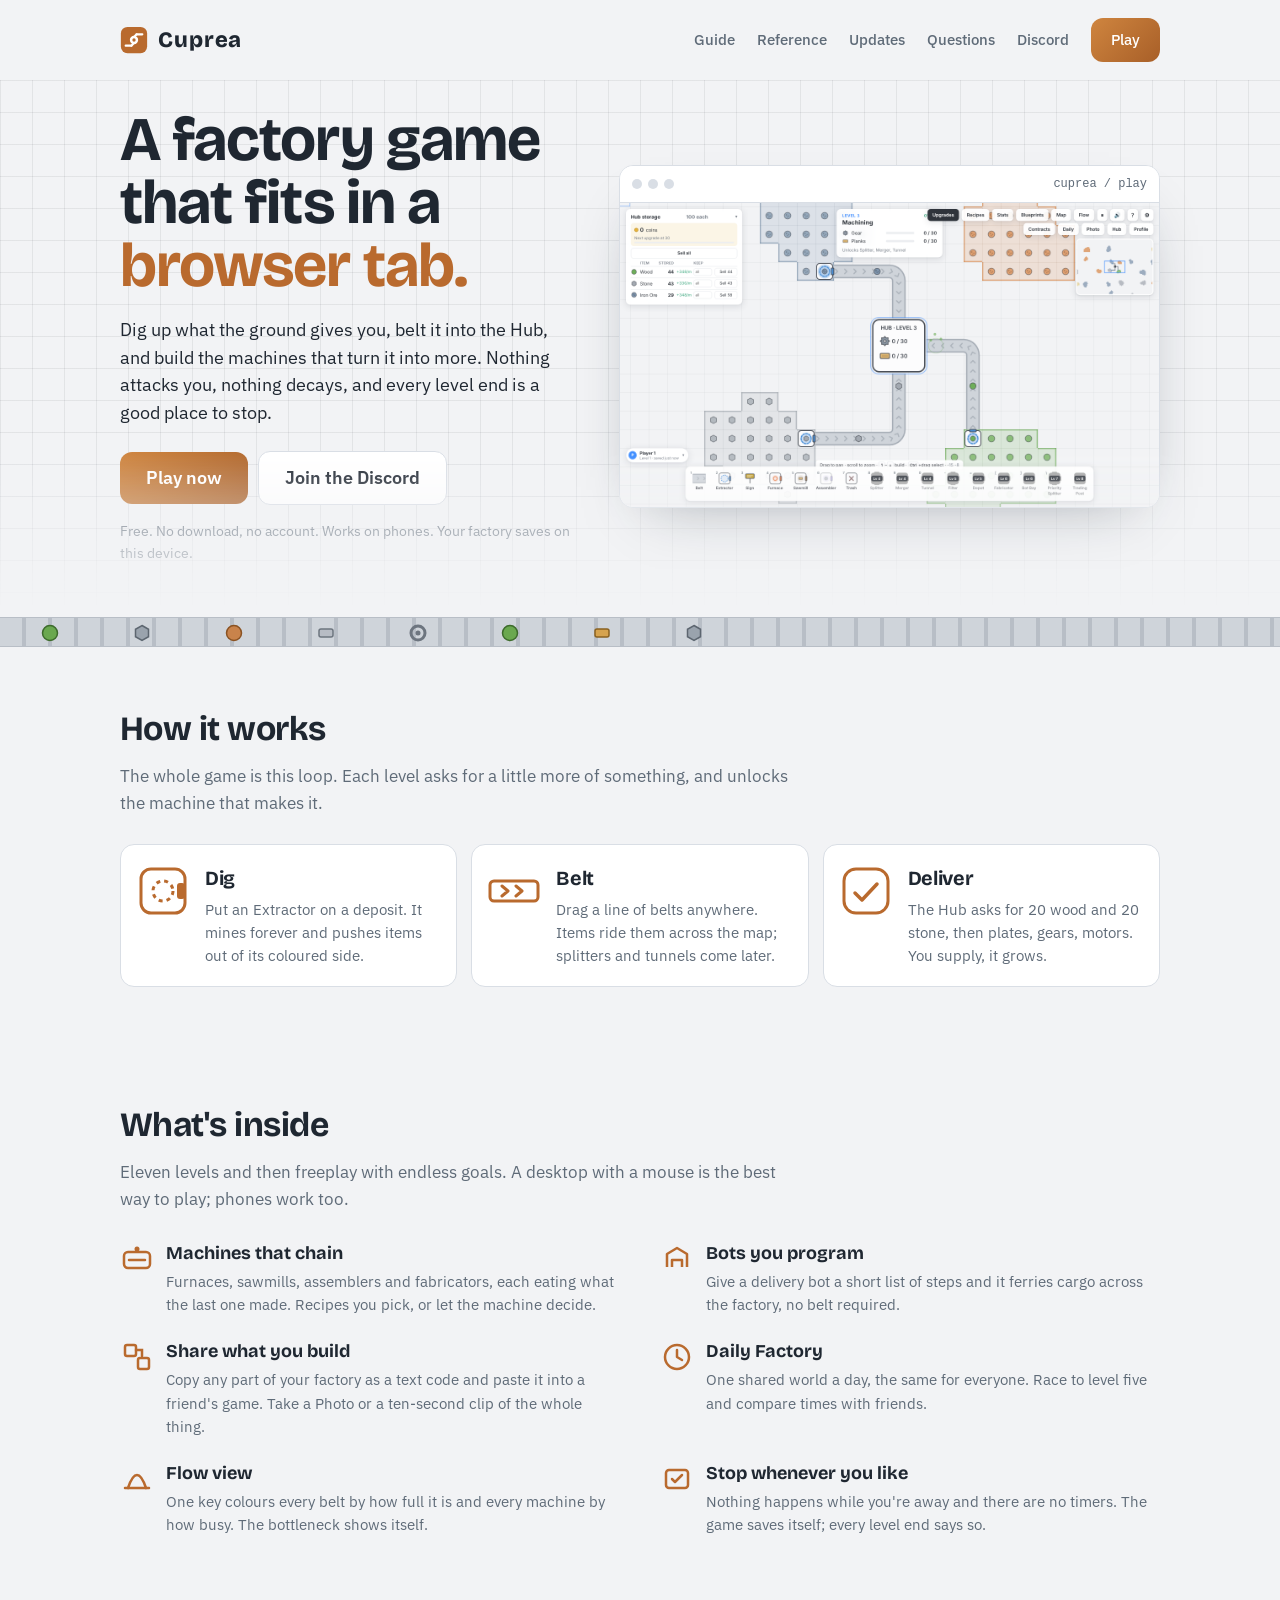
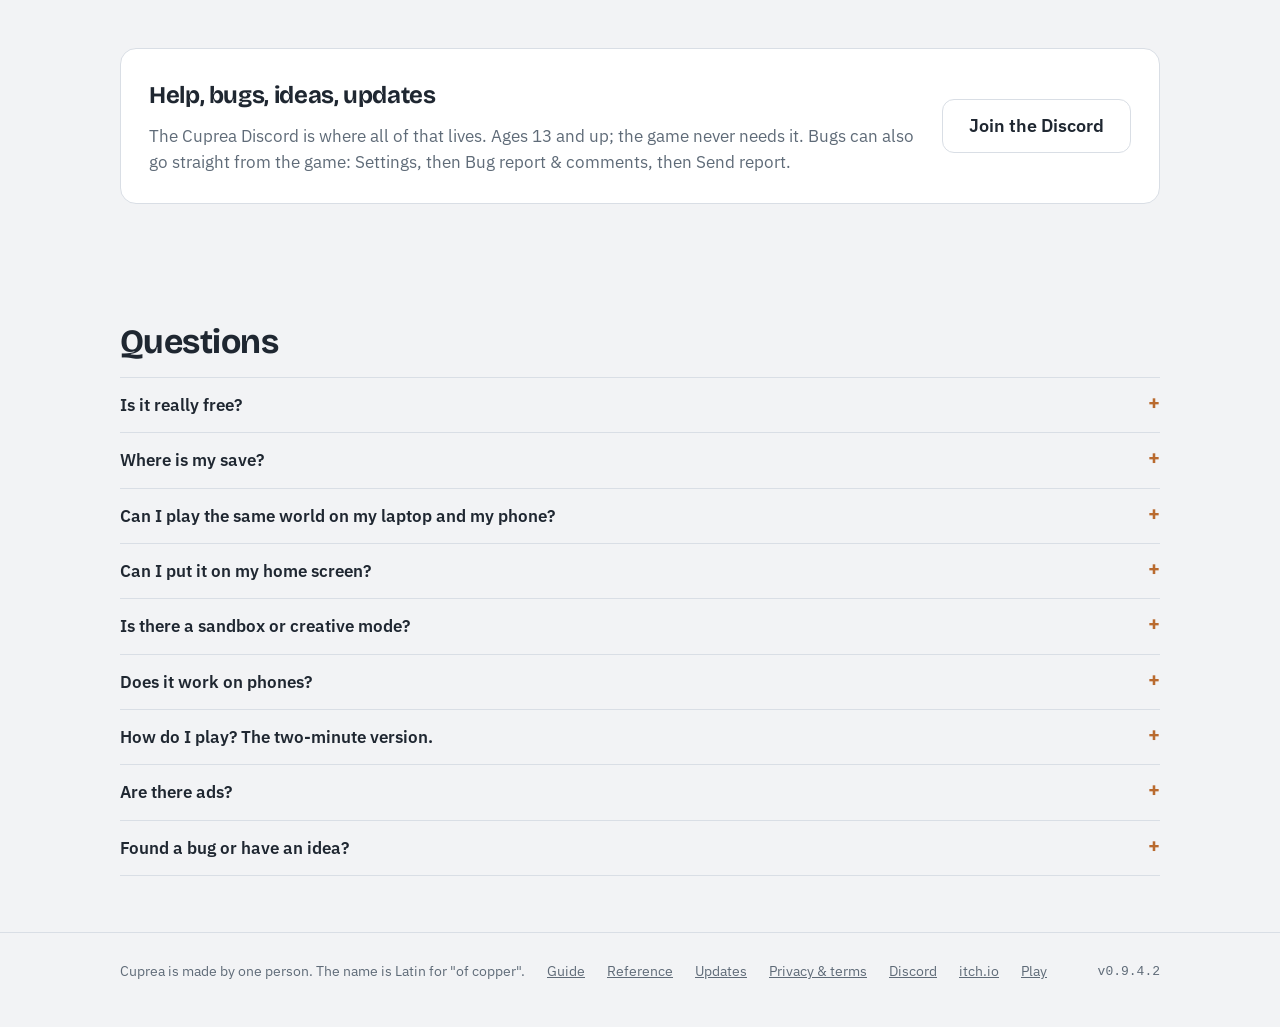
==== commit 7c359ec7: "Cuprea 0.9.4.2: CrazyGames readiness Co-Authored-By: Claude Opus 5.5 <noreply@anthropic.com> Claude-" ====
--- a/index.html
+++ b/index.html
@@ -13,4 +13,4 @@
     "inLanguage": "en",
     "offers": { "@type": "Offer", "price": "0", "priceCurrency": "USD" },
     "potentialAction": { "@type": "PlayAction", "target": "https://noice787965-droid.github.io/cuprea/play/" }
-  } </script> <meta property="og:title" content="Cuprea — a factory game in your browser"> <meta property="og:description" content="Dig up what the ground gives you, belt it into the Hub, and build the machines that turn it into more. Free, no account, no timers."> <meta property="og:image" content="https://noice787965-droid.github.io/cuprea/screenshot.png"> <meta property="og:url" content="https://noice787965-droid.github.io/cuprea/"> <meta name="theme-color" content="#b96a2e"> <link rel="icon" href="play/favicon.svg" type="image/svg+xml"> <script>(()=>{const t="0d4910d3-9296-45d0-841d-be5cf43dc7ef",a=["noice787965-droid.github.io"];let e=!1;try{e="1"===localStorage.getItem("umami.disabled")}catch{}if(!a.includes(location.hostname)||e||"1"===navigator.doNotTrack||navigator.globalPrivacyControl)return;const o=()=>{try{if(!/[?&]utm_/.test(location.search))return;const t=new URL(location.href);for(const a of[...t.searchParams.keys()])a.startsWith("utm_")&&t.searchParams.delete(a);history.replaceState(history.state,"",t.pathname+(t.search||"")+t.hash)}catch{}},r=document.createElement("script");r.defer=!0,r.src="https://cloud.umami.is/script.js",r.dataset.websiteId=t,r.dataset.domains=a.join(","),r.dataset.doNotTrack="true",r.onload=o,r.onerror=o,document.head.append(r)})()</script> <link rel="preconnect" href="https://fonts.googleapis.com"> <link rel="preconnect" href="https://fonts.gstatic.com" crossorigin> <link rel="stylesheet" href="https://fonts.googleapis.com/css2?family=Bricolage+Grotesque:opsz,wght@12..96,500;12..96,700;12..96,800&family=IBM+Plex+Sans:wght@400;500;600&display=swap"> <style>:root{--paper:#f2f3f5;--panel:#ffffff;--ink:#1f2731;--muted:#5f6b78;--line:#d9dee5;--grid:rgba(40, 50, 60, 0.08);--copper:#b96a2e;--copper-deep:#8f5222;--copper-light:#e0a26f;--belt:#cfd4da;--belt-dark:#b8bec6;--focus:#3c8cff;color-scheme:light}@media (prefers-color-scheme:dark){:root{--paper:#161a20;--panel:#1f252d;--ink:#e6eaef;--muted:#9aa5b2;--line:#2c3540;--grid:rgba(255, 255, 255, 0.06);--copper:#d98a4a;--copper-deep:#b96a2e;--copper-light:#f0c091;--belt:#3a424d;--belt-dark:#2e353f;color-scheme:dark}}*{box-sizing:border-box}html{scroll-behavior:smooth}body{margin:0;font:17px/1.55 "IBM Plex Sans",system-ui,-apple-system,"Segoe UI",Roboto,sans-serif;color:var(--ink);background:var(--paper)}a{color:var(--copper)}a:focus-visible,button:focus-visible{outline:3px solid var(--focus);outline-offset:3px;border-radius:6px}h1,h2,h3{font-family:"Bricolage Grotesque","IBM Plex Sans",system-ui,sans-serif;font-weight:700;letter-spacing:-.015em;text-wrap:balance;margin:0}.wrap{width:min(1040px,100% - 40px);margin-inline:auto}@media (max-width:600px){.wrap{width:min(1040px,100% - 32px)}}.top{display:flex;align-items:center;justify-content:space-between;gap:16px;padding-block:18px}.wordmark{display:inline-flex;align-items:center;gap:10px;text-decoration:none;color:var(--ink);font-family:"Bricolage Grotesque",sans-serif;font-weight:800;font-size:22px;letter-spacing:.04em}.wordmark svg{width:28px;height:28px}.top nav{display:flex;gap:6px 22px;flex-wrap:wrap;align-items:center;font-size:15px}.top nav a{color:var(--muted);text-decoration:none;font-weight:500}.top nav a:hover{color:var(--ink)}@media (max-width:600px){.top nav a:not(.btn){display:none}}.btn{display:inline-flex;align-items:center;justify-content:center;gap:8px;min-height:44px;padding:10px 20px;border-radius:12px;border:1px solid var(--line);background:var(--panel);color:var(--ink);font-weight:600;text-decoration:none}.btn:hover{border-color:var(--copper)}.btn.primary{border:0;background:linear-gradient(135deg,#cf853f,#a85f28);color:#fff}.btn.primary:hover{filter:brightness(1.07)}.btn.big{min-height:52px;padding:12px 26px;font-size:18px}.hero{position:relative;padding-block:28px 44px;background-image:linear-gradient(var(--grid) 1px,transparent 1px),linear-gradient(90deg,var(--grid) 1px,transparent 1px);background-size:32px 32px;-webkit-mask-image:linear-gradient(to bottom,#000 70%,transparent);mask-image:linear-gradient(to bottom,#000 70%,transparent)}.hero .wrap{display:grid;grid-template-columns:minmax(0,5fr) minmax(0,6fr);gap:36px 48px;align-items:center}@media (max-width:860px){.hero .wrap{grid-template-columns:1fr}}.hero h1{font-size:clamp(38px, 5.6vw, 62px);line-height:1.02}.hero h1 .cu{color:var(--copper)}.lede{margin:18px 0 24px;max-width:34em;font-size:18px;color:var(--ink)}.cta{display:flex;flex-wrap:wrap;gap:10px;align-items:center}.fine{flex-basis:100%;margin-top:6px;color:var(--muted);font-size:14px}.shot{display:block;border-radius:14px;overflow:hidden;background:var(--panel);border:1px solid var(--line);box-shadow:0 30px 60px -30px rgba(20,30,45,.45);text-decoration:none}.shot .bar{display:flex;align-items:center;gap:6px;padding:9px 12px;border-bottom:1px solid var(--line);background:var(--panel)}.shot .bar i{width:10px;height:10px;border-radius:50%;background:var(--line)}.shot .bar span{margin-left:auto;font-size:12px;color:var(--muted);font-family:ui-monospace,Menlo,Consolas,monospace}.shot img{display:block;width:100%;height:auto}.conveyor{position:relative;height:30px;margin-block:8px 0;overflow:hidden;background:var(--belt);border-block:1px solid var(--belt-dark)}.conveyor .treads{position:absolute;inset:0;background:repeating-linear-gradient(90deg,transparent 0 22px,var(--belt-dark) 22px 26px);animation:treads .9s linear infinite}.conveyor .cargo{position:absolute;top:5px;left:0;display:flex;gap:72px;padding-left:40px;white-space:nowrap;animation:cargo 26s linear -11s infinite}.conveyor .cargo svg{width:20px;height:20px;display:block}@keyframes treads{to{background-position:26px 0}}@keyframes cargo{from{transform:translateX(-60vw)}to{transform:translateX(100vw)}}@media (prefers-reduced-motion:reduce){.conveyor .cargo,.conveyor .treads{animation:none}html{scroll-behavior:auto}}section{padding-block:56px}section h2{font-size:clamp(26px, 3.2vw, 34px);margin-bottom:8px}.sub{margin:0 0 28px;max-width:40em;color:var(--muted)}.steps{display:grid;grid-template-columns:repeat(3,minmax(0,1fr));gap:14px}@media (max-width:760px){.steps{grid-template-columns:1fr}}.step{display:grid;grid-template-columns:56px 1fr;gap:14px;align-items:start;padding:18px 18px 18px 14px;border-radius:14px;background:var(--panel);border:1px solid var(--line)}.step svg{width:56px;height:56px}.step h3{font-size:20px;margin-bottom:4px}.step p{margin:0;color:var(--muted);font-size:15px}.facts{display:grid;grid-template-columns:repeat(2,minmax(0,1fr));gap:22px 40px}@media (max-width:760px){.facts{grid-template-columns:1fr}}.fact{display:grid;grid-template-columns:34px 1fr;gap:12px;align-items:start}.fact svg{width:34px;height:34px;margin-top:2px}.fact b{display:block;font-family:"Bricolage Grotesque",sans-serif;font-size:18px;font-weight:700}.fact p{margin:2px 0 0;color:var(--muted);font-size:15px}.faq details{border-bottom:1px solid var(--line);padding:14px 0}.faq details:first-of-type{border-top:1px solid var(--line)}.faq summary{cursor:pointer;font-weight:600;font-size:17px;list-style:none;display:flex;justify-content:space-between;gap:16px}.faq summary::-webkit-details-marker{display:none}.faq summary::after{content:"+";color:var(--copper);font-weight:700;font-size:20px;line-height:1}.faq details[open] summary::after{content:"–"}.faq p{margin:10px 0 0;color:var(--muted);max-width:60em}.join{padding:28px;border-radius:16px;background:var(--panel);border:1px solid var(--line);display:grid;grid-template-columns:1fr auto;gap:18px;align-items:center}@media (max-width:760px){.join{grid-template-columns:1fr}}.join h2{font-size:24px}.join p{margin:6px 0 0;color:var(--muted)}footer{padding-block:28px 44px;border-top:1px solid var(--line);color:var(--muted);font-size:14px}footer .wrap{display:flex;flex-wrap:wrap;gap:8px 22px;align-items:center}footer a{color:inherit}footer .ver{margin-left:auto;font-family:ui-monospace,Menlo,Consolas,monospace;font-size:13px}kbd{font:13px ui-monospace,Menlo,Consolas,monospace;padding:1px 6px;border:1px solid var(--line);border-bottom-width:2px;border-radius:5px;background:var(--panel)}</style> </head> <body> <header class="wrap top"> <a class="wordmark" href="./" aria-label="Cuprea home"> <svg viewBox="0 0 64 64" aria-hidden="true"><rect x="2" y="2" width="60" height="60" rx="15" fill="#b96a2e"/><g fill="none" stroke="#fff" stroke-width="5" stroke-linecap="round"><path d="M13 45h13M38 19h13"/><path d="M26 45l6-6M38 19l-6 6"/></g><circle cx="32" cy="32" r="9.5" fill="#fff"/><circle cx="32" cy="32" r="3.8" fill="#b96a2e"/></svg> Cuprea </a> <nav aria-label="Page"> <a href="guide/">Guide</a> <a href="reference/">Reference</a> <a href="updates/">Updates</a> <a href="#faq">Questions</a> <a href="https://discord.gg/RqNg62fHZJ" rel="noopener" data-umami-event="discord-nav">Discord</a> <a class="btn primary" href="play/" data-umami-event="play-nav">Play</a> </nav> </header> <section class="hero" aria-labelledby="h1"> <div class="wrap"> <div> <h1 id="h1">A factory game that fits in a <span class="cu">browser tab.</span></h1> <p class="lede">Dig up what the ground gives you, belt it into the Hub, and build the machines that turn it into more. Nothing attacks you, nothing decays, and every level end is a good place to stop.</p> <div class="cta"> <a class="btn primary big" href="play/" data-umami-event="play-now">Play now</a> <a class="btn big" href="https://discord.gg/RqNg62fHZJ" rel="noopener" data-umami-event="discord-hero">Join the Discord</a> <span class="fine">Free. No download, no account. Works on phones. Your factory saves on this device.</span> </div> </div> <a class="shot" href="play/" aria-label="Open the game" data-umami-event="play-shot"> <div class="bar" aria-hidden="true"><i></i><i></i><i></i><span>cuprea / play</span></div> <img src="screenshot.png" width="1280" height="720" alt="A small Cuprea factory: three extractors on wood, stone and iron deposits feeding belts into the central Hub"> </a> </div> </section> <div class="conveyor" aria-hidden="true"> <div class="treads"></div> <div class="cargo"> <svg viewBox="0 0 20 20"><circle cx="10" cy="10" r="7.5" fill="#6aa84f" stroke="#3d6b2c" stroke-width="1.5"/></svg> <svg viewBox="0 0 20 20"><path d="M10 2.5l6.5 3.75v7.5L10 17.5l-6.5-3.75v-7.5z" fill="#9aa3ad" stroke="#5d6670" stroke-width="1.5"/></svg> <svg viewBox="0 0 20 20"><circle cx="10" cy="10" r="7.5" fill="#c9834b" stroke="#8a5222" stroke-width="1.5"/></svg> <svg viewBox="0 0 20 20"><rect x="3" y="6" width="14" height="8" rx="2" fill="#b7bcc4" stroke="#6d757f" stroke-width="1.5"/></svg> <svg viewBox="0 0 20 20"><circle cx="10" cy="10" r="7" fill="none" stroke="#6d757f" stroke-width="3"/><circle cx="10" cy="10" r="2.5" fill="#6d757f"/></svg> <svg viewBox="0 0 20 20"><circle cx="10" cy="10" r="7.5" fill="#6aa84f" stroke="#3d6b2c" stroke-width="1.5"/></svg> <svg viewBox="0 0 20 20"><rect x="3" y="6" width="14" height="8" rx="2" fill="#d6a34e" stroke="#8a6220" stroke-width="1.5"/></svg> <svg viewBox="0 0 20 20"><path d="M10 2.5l6.5 3.75v7.5L10 17.5l-6.5-3.75v-7.5z" fill="#9aa3ad" stroke="#5d6670" stroke-width="1.5"/></svg> </div> </div> <section id="how" class="wrap" aria-labelledby="how-h"> <h2 id="how-h">How it works</h2> <p class="sub">The whole game is this loop. Each level asks for a little more of something, and unlocks the machine that makes it.</p> <div class="steps"> <div class="step"> <svg viewBox="0 0 56 56" aria-hidden="true"><rect x="6" y="6" width="44" height="44" rx="10" fill="none" stroke="#b96a2e" stroke-width="3"/><circle cx="28" cy="28" r="10" fill="none" stroke="#b96a2e" stroke-width="3" stroke-dasharray="4 4"/><rect x="42" y="20" width="8" height="16" rx="3" fill="#b96a2e"/></svg> <div><h3>Dig</h3><p>Put an Extractor on a deposit. It mines forever and pushes items out of its coloured side.</p></div> </div> <div class="step"> <svg viewBox="0 0 56 56" aria-hidden="true"><rect x="4" y="18" width="48" height="20" rx="4" fill="none" stroke="#b96a2e" stroke-width="3"/><path d="M16 23l6 5-6 5M30 23l6 5-6 5" fill="none" stroke="#b96a2e" stroke-width="3" stroke-linecap="round" stroke-linejoin="round"/></svg> <div><h3>Belt</h3><p>Drag a line of belts anywhere. Items ride them across the map; splitters and tunnels come later.</p></div> </div> <div class="step"> <svg viewBox="0 0 56 56" aria-hidden="true"><rect x="6" y="6" width="44" height="44" rx="12" fill="none" stroke="#b96a2e" stroke-width="3"/><path d="M17 30l7 7 15-16" fill="none" stroke="#b96a2e" stroke-width="3.5" stroke-linecap="round" stroke-linejoin="round"/></svg> <div><h3>Deliver</h3><p>The Hub asks for 20 wood and 20 stone, then plates, gears, motors. You supply, it grows.</p></div> </div> </div> </section> <section id="inside" class="wrap" aria-labelledby="inside-h"> <h2 id="inside-h">What's inside</h2> <p class="sub">Eleven levels and then freeplay with endless goals. A desktop with a mouse is the best way to play; phones work too.</p> <div class="facts"> <div class="fact"> <svg viewBox="0 0 34 34" aria-hidden="true"><rect x="4" y="10" width="26" height="16" rx="4" fill="none" stroke="#b96a2e" stroke-width="2.5"/><path d="M9 18h16" stroke="#b96a2e" stroke-width="2.5" stroke-linecap="round"/><circle cx="17" cy="7" r="2.5" fill="#b96a2e"/></svg> <div><b>Machines that chain</b><p>Furnaces, sawmills, assemblers and fabricators, each eating what the last one made. Recipes you pick, or let the machine decide.</p></div> </div> <div class="fact"> <svg viewBox="0 0 34 34" aria-hidden="true"><path d="M7 25V12l10-6 10 6v13" fill="none" stroke="#b96a2e" stroke-width="2.5" stroke-linejoin="round"/><path d="M12 25v-7h10v7" fill="none" stroke="#b96a2e" stroke-width="2.5" stroke-linejoin="round"/></svg> <div><b>Bots you program</b><p>Give a delivery bot a short list of steps and it ferries cargo across the factory, no belt required.</p></div> </div> <div class="fact"> <svg viewBox="0 0 34 34" aria-hidden="true"><rect x="5" y="5" width="11" height="11" rx="2" fill="none" stroke="#b96a2e" stroke-width="2.5"/><rect x="18" y="18" width="11" height="11" rx="2" fill="none" stroke="#b96a2e" stroke-width="2.5"/><path d="M16 10h6v6" fill="none" stroke="#b96a2e" stroke-width="2.5" stroke-linecap="round"/></svg> <div><b>Share what you build</b><p>Copy any part of your factory as a text code and paste it into a friend's game. Take a Photo or a ten-second clip of the whole thing.</p></div> </div> <div class="fact"> <svg viewBox="0 0 34 34" aria-hidden="true"><circle cx="17" cy="17" r="12" fill="none" stroke="#b96a2e" stroke-width="2.5"/><path d="M17 10v7l5 3" fill="none" stroke="#b96a2e" stroke-width="2.5" stroke-linecap="round" stroke-linejoin="round"/></svg> <div><b>Daily Factory</b><p>One shared world a day, the same for everyone. Race to level five and compare times with friends.</p></div> </div> <div class="fact"> <svg viewBox="0 0 34 34" aria-hidden="true"><path d="M8 26c3-9 6-13 9-13s6 4 9 13" fill="none" stroke="#b96a2e" stroke-width="2.5" stroke-linecap="round"/><path d="M5 26h24" stroke="#b96a2e" stroke-width="2.5" stroke-linecap="round"/></svg> <div><b>Flow view</b><p>One key colours every belt by how full it is and every machine by how busy. The bottleneck shows itself.</p></div> </div> <div class="fact"> <svg viewBox="0 0 34 34" aria-hidden="true"><rect x="6" y="8" width="22" height="18" rx="3" fill="none" stroke="#b96a2e" stroke-width="2.5"/><path d="M12 17l3 3 7-7" fill="none" stroke="#b96a2e" stroke-width="2.5" stroke-linecap="round" stroke-linejoin="round"/></svg> <div><b>Stop whenever you like</b><p>Nothing happens while you're away and there are no timers. The game saves itself; every level end says so.</p></div> </div> </div> </section> <section class="wrap" aria-label="Community"> <div class="join"> <div> <h2>Help, bugs, ideas, updates</h2> <p>The Cuprea Discord is where all of that lives. Ages 13 and up; the game never needs it. Bugs can also go straight from the game: Settings, then Bug report &amp; comments, then Send report.</p> </div> <a class="btn big" href="https://discord.gg/RqNg62fHZJ" rel="noopener" data-umami-event="discord-join">Join the Discord</a> </div> </section> <section id="faq" class="wrap faq" aria-labelledby="faq-h"> <h2 id="faq-h">Questions</h2> <details><summary>Is it really free?</summary><p>Yes. This web version is the full game as it exists today. If it ever comes to Steam, that version will be a paid download with extra content, and the web version stays free.</p></details> <details><summary>Where is my save?</summary><p>In this browser, on this device (browser storage). Clearing site data deletes it, and private windows forget it. Use <b>Settings → Export</b> (or <b>Copy</b>) to back it up, and <b>Import</b> to bring it back on another device. The game also keeps your last three autosaves under <b>Settings → Restore a backup</b>.</p></details> <details><summary>Can I play the same world on my laptop and my phone?</summary><p>Yes. <b>Profiles → Sync</b> gives a profile a secret code and a link. Send the link to yourself and open it on the other device, and the same world appears there (or type the code under <b>Link a synced profile</b>). The game then saves to the cloud while you play and loads the newest copy when you come back. No account, no email, nothing personal: the link is the key, so keep it to yourself. Profiles without Sync never leave your device.</p></details> <details><summary>Can I put it on my home screen?</summary><p>Yes. On an iPhone or iPad: <b>Share → Add to Home Screen</b>. On Android: the browser menu → <b>Install app</b> (or <b>Add to Home screen</b>). On a computer, Chrome and Edge show an install button in the address bar. It then opens like an app, full screen, and works without a connection. One thing to know on iPhone: the Home Screen copy keeps its own save (which Safari doesn't clear), so to bring a factory along, turn on <b>Profiles → Sync</b> in the browser first and use <b>Link a synced profile</b> in the app.</p></details> <details><summary>Is there a sandbox or creative mode?</summary><p>Yes, once one of your factories has finished level 5: <b>Sandbox</b> in the menu opens a world of its own where everything is unlocked and building is free, with an Item Source that makes any item. Blueprints you save there wait in your real factory.</p></details> <details><summary>Does it work on phones?</summary><p>Yes, with touch controls built for fingers: tap a tile to park a see-through ghost, tap it again to build. One finger pans, two fingers zoom. A desktop with a mouse is still the best way to play big factories.</p></details> <details><summary>How do I play? The two-minute version.</summary><p>Press <kbd>2</kbd> for the Extractor and drop it on a coloured deposit; its arrow shows where items come out. Press <kbd>1</kbd> for Belts and drag a line from the extractor into the Hub in the middle; <kbd>R</kbd> rotates. When the level panel fills up, pick the next goal or stop. The game saved already. The <a href="guide/">beginner's guide</a> walks through every level, and the <a href="reference/">reference</a> lists every building and recipe.</p></details> <details><summary>Are there ads?</summary><p>Not in this version. If one small ad ever appears beside the game on wide screens, it will be to help pay for hosting; it would never sit over the game, and the <a href="privacy.html">privacy page</a> says what the ad provider could collect.</p></details> <details><summary>Found a bug or have an idea?</summary><p>Open <b>Settings → Bug report &amp; comments</b> inside the game, write what happened and press <b>Send report</b>; it reaches the developer directly, with optional anonymous play stats. You can also post it in <a href="https://discord.gg/RqNg62fHZJ" rel="noopener" data-umami-event="discord-faq">the Discord</a> (ages 13+).</p></details> </section> <footer> <div class="wrap"> <span>Cuprea is made by one person. The name is Latin for "of copper".</span> <a href="guide/">Guide</a> <a href="reference/">Reference</a> <a href="updates/">Updates</a> <a href="privacy.html">Privacy &amp; terms</a> <a href="https://discord.gg/RqNg62fHZJ" rel="noopener" data-umami-event="discord-footer">Discord</a> <a href="https://noice7879.itch.io/cuprea" rel="noopener" data-umami-event="itch-footer">itch.io</a> <a href="play/" data-umami-event="play-footer">Play</a> <span class="ver">v0.9.4.1</span> </div> </footer> </body> </html> +  } </script> <meta property="og:title" content="Cuprea — a factory game in your browser"> <meta property="og:description" content="Dig up what the ground gives you, belt it into the Hub, and build the machines that turn it into more. Free, no account, no timers."> <meta property="og:image" content="https://noice787965-droid.github.io/cuprea/screenshot.png"> <meta property="og:url" content="https://noice787965-droid.github.io/cuprea/"> <meta name="theme-color" content="#b96a2e"> <link rel="icon" href="play/favicon.svg" type="image/svg+xml"> <script>(()=>{const t="0d4910d3-9296-45d0-841d-be5cf43dc7ef",a=["noice787965-droid.github.io"];let e=!1;try{e="1"===localStorage.getItem("umami.disabled")}catch{}if(!a.includes(location.hostname)||e||"1"===navigator.doNotTrack||navigator.globalPrivacyControl)return;const o=()=>{try{if(!/[?&]utm_/.test(location.search))return;const t=new URL(location.href);for(const a of[...t.searchParams.keys()])a.startsWith("utm_")&&t.searchParams.delete(a);history.replaceState(history.state,"",t.pathname+(t.search||"")+t.hash)}catch{}},r=document.createElement("script");r.defer=!0,r.src="https://cloud.umami.is/script.js",r.dataset.websiteId=t,r.dataset.domains=a.join(","),r.dataset.doNotTrack="true",r.onload=o,r.onerror=o,document.head.append(r)})()</script> <link rel="preconnect" href="https://fonts.googleapis.com"> <link rel="preconnect" href="https://fonts.gstatic.com" crossorigin> <link rel="stylesheet" href="https://fonts.googleapis.com/css2?family=Bricolage+Grotesque:opsz,wght@12..96,500;12..96,700;12..96,800&family=IBM+Plex+Sans:wght@400;500;600&display=swap"> <style>:root{--paper:#f2f3f5;--panel:#ffffff;--ink:#1f2731;--muted:#5f6b78;--line:#d9dee5;--grid:rgba(40, 50, 60, 0.08);--copper:#b96a2e;--copper-deep:#8f5222;--copper-light:#e0a26f;--belt:#cfd4da;--belt-dark:#b8bec6;--focus:#3c8cff;color-scheme:light}@media (prefers-color-scheme:dark){:root{--paper:#161a20;--panel:#1f252d;--ink:#e6eaef;--muted:#9aa5b2;--line:#2c3540;--grid:rgba(255, 255, 255, 0.06);--copper:#d98a4a;--copper-deep:#b96a2e;--copper-light:#f0c091;--belt:#3a424d;--belt-dark:#2e353f;color-scheme:dark}}*{box-sizing:border-box}html{scroll-behavior:smooth}body{margin:0;font:17px/1.55 "IBM Plex Sans",system-ui,-apple-system,"Segoe UI",Roboto,sans-serif;color:var(--ink);background:var(--paper)}a{color:var(--copper)}a:focus-visible,button:focus-visible{outline:3px solid var(--focus);outline-offset:3px;border-radius:6px}h1,h2,h3{font-family:"Bricolage Grotesque","IBM Plex Sans",system-ui,sans-serif;font-weight:700;letter-spacing:-.015em;text-wrap:balance;margin:0}.wrap{width:min(1040px,100% - 40px);margin-inline:auto}@media (max-width:600px){.wrap{width:min(1040px,100% - 32px)}}.top{display:flex;align-items:center;justify-content:space-between;gap:16px;padding-block:18px}.wordmark{display:inline-flex;align-items:center;gap:10px;text-decoration:none;color:var(--ink);font-family:"Bricolage Grotesque",sans-serif;font-weight:800;font-size:22px;letter-spacing:.04em}.wordmark svg{width:28px;height:28px}.top nav{display:flex;gap:6px 22px;flex-wrap:wrap;align-items:center;font-size:15px}.top nav a{color:var(--muted);text-decoration:none;font-weight:500}.top nav a:hover{color:var(--ink)}@media (max-width:600px){.top nav a:not(.btn){display:none}}.btn{display:inline-flex;align-items:center;justify-content:center;gap:8px;min-height:44px;padding:10px 20px;border-radius:12px;border:1px solid var(--line);background:var(--panel);color:var(--ink);font-weight:600;text-decoration:none}.btn:hover{border-color:var(--copper)}.btn.primary{border:0;background:linear-gradient(135deg,#cf853f,#a85f28);color:#fff}.btn.primary:hover{filter:brightness(1.07)}.btn.big{min-height:52px;padding:12px 26px;font-size:18px}.hero{position:relative;padding-block:28px 44px;background-image:linear-gradient(var(--grid) 1px,transparent 1px),linear-gradient(90deg,var(--grid) 1px,transparent 1px);background-size:32px 32px;-webkit-mask-image:linear-gradient(to bottom,#000 70%,transparent);mask-image:linear-gradient(to bottom,#000 70%,transparent)}.hero .wrap{display:grid;grid-template-columns:minmax(0,5fr) minmax(0,6fr);gap:36px 48px;align-items:center}@media (max-width:860px){.hero .wrap{grid-template-columns:1fr}}.hero h1{font-size:clamp(38px, 5.6vw, 62px);line-height:1.02}.hero h1 .cu{color:var(--copper)}.lede{margin:18px 0 24px;max-width:34em;font-size:18px;color:var(--ink)}.cta{display:flex;flex-wrap:wrap;gap:10px;align-items:center}.fine{flex-basis:100%;margin-top:6px;color:var(--muted);font-size:14px}.shot{display:block;border-radius:14px;overflow:hidden;background:var(--panel);border:1px solid var(--line);box-shadow:0 30px 60px -30px rgba(20,30,45,.45);text-decoration:none}.shot .bar{display:flex;align-items:center;gap:6px;padding:9px 12px;border-bottom:1px solid var(--line);background:var(--panel)}.shot .bar i{width:10px;height:10px;border-radius:50%;background:var(--line)}.shot .bar span{margin-left:auto;font-size:12px;color:var(--muted);font-family:ui-monospace,Menlo,Consolas,monospace}.shot img{display:block;width:100%;height:auto}.conveyor{position:relative;height:30px;margin-block:8px 0;overflow:hidden;background:var(--belt);border-block:1px solid var(--belt-dark)}.conveyor .treads{position:absolute;inset:0;background:repeating-linear-gradient(90deg,transparent 0 22px,var(--belt-dark) 22px 26px);animation:treads .9s linear infinite}.conveyor .cargo{position:absolute;top:5px;left:0;display:flex;gap:72px;padding-left:40px;white-space:nowrap;animation:cargo 26s linear -11s infinite}.conveyor .cargo svg{width:20px;height:20px;display:block}@keyframes treads{to{background-position:26px 0}}@keyframes cargo{from{transform:translateX(-60vw)}to{transform:translateX(100vw)}}@media (prefers-reduced-motion:reduce){.conveyor .cargo,.conveyor .treads{animation:none}html{scroll-behavior:auto}}section{padding-block:56px}section h2{font-size:clamp(26px, 3.2vw, 34px);margin-bottom:8px}.sub{margin:0 0 28px;max-width:40em;color:var(--muted)}.steps{display:grid;grid-template-columns:repeat(3,minmax(0,1fr));gap:14px}@media (max-width:760px){.steps{grid-template-columns:1fr}}.step{display:grid;grid-template-columns:56px 1fr;gap:14px;align-items:start;padding:18px 18px 18px 14px;border-radius:14px;background:var(--panel);border:1px solid var(--line)}.step svg{width:56px;height:56px}.step h3{font-size:20px;margin-bottom:4px}.step p{margin:0;color:var(--muted);font-size:15px}.facts{display:grid;grid-template-columns:repeat(2,minmax(0,1fr));gap:22px 40px}@media (max-width:760px){.facts{grid-template-columns:1fr}}.fact{display:grid;grid-template-columns:34px 1fr;gap:12px;align-items:start}.fact svg{width:34px;height:34px;margin-top:2px}.fact b{display:block;font-family:"Bricolage Grotesque",sans-serif;font-size:18px;font-weight:700}.fact p{margin:2px 0 0;color:var(--muted);font-size:15px}.faq details{border-bottom:1px solid var(--line);padding:14px 0}.faq details:first-of-type{border-top:1px solid var(--line)}.faq summary{cursor:pointer;font-weight:600;font-size:17px;list-style:none;display:flex;justify-content:space-between;gap:16px}.faq summary::-webkit-details-marker{display:none}.faq summary::after{content:"+";color:var(--copper);font-weight:700;font-size:20px;line-height:1}.faq details[open] summary::after{content:"–"}.faq p{margin:10px 0 0;color:var(--muted);max-width:60em}.join{padding:28px;border-radius:16px;background:var(--panel);border:1px solid var(--line);display:grid;grid-template-columns:1fr auto;gap:18px;align-items:center}@media (max-width:760px){.join{grid-template-columns:1fr}}.join h2{font-size:24px}.join p{margin:6px 0 0;color:var(--muted)}footer{padding-block:28px 44px;border-top:1px solid var(--line);color:var(--muted);font-size:14px}footer .wrap{display:flex;flex-wrap:wrap;gap:8px 22px;align-items:center}footer a{color:inherit}footer .ver{margin-left:auto;font-family:ui-monospace,Menlo,Consolas,monospace;font-size:13px}kbd{font:13px ui-monospace,Menlo,Consolas,monospace;padding:1px 6px;border:1px solid var(--line);border-bottom-width:2px;border-radius:5px;background:var(--panel)}</style> </head> <body> <header class="wrap top"> <a class="wordmark" href="./" aria-label="Cuprea home"> <svg viewBox="0 0 64 64" aria-hidden="true"><rect x="2" y="2" width="60" height="60" rx="15" fill="#b96a2e"/><g fill="none" stroke="#fff" stroke-width="5" stroke-linecap="round"><path d="M13 45h13M38 19h13"/><path d="M26 45l6-6M38 19l-6 6"/></g><circle cx="32" cy="32" r="9.5" fill="#fff"/><circle cx="32" cy="32" r="3.8" fill="#b96a2e"/></svg> Cuprea </a> <nav aria-label="Page"> <a href="guide/">Guide</a> <a href="reference/">Reference</a> <a href="updates/">Updates</a> <a href="#faq">Questions</a> <a href="https://discord.gg/RqNg62fHZJ" rel="noopener" data-umami-event="discord-nav">Discord</a> <a class="btn primary" href="play/" data-umami-event="play-nav">Play</a> </nav> </header> <section class="hero" aria-labelledby="h1"> <div class="wrap"> <div> <h1 id="h1">A factory game that fits in a <span class="cu">browser tab.</span></h1> <p class="lede">Dig up what the ground gives you, belt it into the Hub, and build the machines that turn it into more. Nothing attacks you, nothing decays, and every level end is a good place to stop.</p> <div class="cta"> <a class="btn primary big" href="play/" data-umami-event="play-now">Play now</a> <a class="btn big" href="https://discord.gg/RqNg62fHZJ" rel="noopener" data-umami-event="discord-hero">Join the Discord</a> <span class="fine">Free. No download, no account. Works on phones. Your factory saves on this device.</span> </div> </div> <a class="shot" href="play/" aria-label="Open the game" data-umami-event="play-shot"> <div class="bar" aria-hidden="true"><i></i><i></i><i></i><span>cuprea / play</span></div> <img src="screenshot.png" width="1280" height="720" alt="A small Cuprea factory: three extractors on wood, stone and iron deposits feeding belts into the central Hub"> </a> </div> </section> <div class="conveyor" aria-hidden="true"> <div class="treads"></div> <div class="cargo"> <svg viewBox="0 0 20 20"><circle cx="10" cy="10" r="7.5" fill="#6aa84f" stroke="#3d6b2c" stroke-width="1.5"/></svg> <svg viewBox="0 0 20 20"><path d="M10 2.5l6.5 3.75v7.5L10 17.5l-6.5-3.75v-7.5z" fill="#9aa3ad" stroke="#5d6670" stroke-width="1.5"/></svg> <svg viewBox="0 0 20 20"><circle cx="10" cy="10" r="7.5" fill="#c9834b" stroke="#8a5222" stroke-width="1.5"/></svg> <svg viewBox="0 0 20 20"><rect x="3" y="6" width="14" height="8" rx="2" fill="#b7bcc4" stroke="#6d757f" stroke-width="1.5"/></svg> <svg viewBox="0 0 20 20"><circle cx="10" cy="10" r="7" fill="none" stroke="#6d757f" stroke-width="3"/><circle cx="10" cy="10" r="2.5" fill="#6d757f"/></svg> <svg viewBox="0 0 20 20"><circle cx="10" cy="10" r="7.5" fill="#6aa84f" stroke="#3d6b2c" stroke-width="1.5"/></svg> <svg viewBox="0 0 20 20"><rect x="3" y="6" width="14" height="8" rx="2" fill="#d6a34e" stroke="#8a6220" stroke-width="1.5"/></svg> <svg viewBox="0 0 20 20"><path d="M10 2.5l6.5 3.75v7.5L10 17.5l-6.5-3.75v-7.5z" fill="#9aa3ad" stroke="#5d6670" stroke-width="1.5"/></svg> </div> </div> <section id="how" class="wrap" aria-labelledby="how-h"> <h2 id="how-h">How it works</h2> <p class="sub">The whole game is this loop. Each level asks for a little more of something, and unlocks the machine that makes it.</p> <div class="steps"> <div class="step"> <svg viewBox="0 0 56 56" aria-hidden="true"><rect x="6" y="6" width="44" height="44" rx="10" fill="none" stroke="#b96a2e" stroke-width="3"/><circle cx="28" cy="28" r="10" fill="none" stroke="#b96a2e" stroke-width="3" stroke-dasharray="4 4"/><rect x="42" y="20" width="8" height="16" rx="3" fill="#b96a2e"/></svg> <div><h3>Dig</h3><p>Put an Extractor on a deposit. It mines forever and pushes items out of its coloured side.</p></div> </div> <div class="step"> <svg viewBox="0 0 56 56" aria-hidden="true"><rect x="4" y="18" width="48" height="20" rx="4" fill="none" stroke="#b96a2e" stroke-width="3"/><path d="M16 23l6 5-6 5M30 23l6 5-6 5" fill="none" stroke="#b96a2e" stroke-width="3" stroke-linecap="round" stroke-linejoin="round"/></svg> <div><h3>Belt</h3><p>Drag a line of belts anywhere. Items ride them across the map; splitters and tunnels come later.</p></div> </div> <div class="step"> <svg viewBox="0 0 56 56" aria-hidden="true"><rect x="6" y="6" width="44" height="44" rx="12" fill="none" stroke="#b96a2e" stroke-width="3"/><path d="M17 30l7 7 15-16" fill="none" stroke="#b96a2e" stroke-width="3.5" stroke-linecap="round" stroke-linejoin="round"/></svg> <div><h3>Deliver</h3><p>The Hub asks for 20 wood and 20 stone, then plates, gears, motors. You supply, it grows.</p></div> </div> </div> </section> <section id="inside" class="wrap" aria-labelledby="inside-h"> <h2 id="inside-h">What's inside</h2> <p class="sub">Eleven levels and then freeplay with endless goals. A desktop with a mouse is the best way to play; phones work too.</p> <div class="facts"> <div class="fact"> <svg viewBox="0 0 34 34" aria-hidden="true"><rect x="4" y="10" width="26" height="16" rx="4" fill="none" stroke="#b96a2e" stroke-width="2.5"/><path d="M9 18h16" stroke="#b96a2e" stroke-width="2.5" stroke-linecap="round"/><circle cx="17" cy="7" r="2.5" fill="#b96a2e"/></svg> <div><b>Machines that chain</b><p>Furnaces, sawmills, assemblers and fabricators, each eating what the last one made. Recipes you pick, or let the machine decide.</p></div> </div> <div class="fact"> <svg viewBox="0 0 34 34" aria-hidden="true"><path d="M7 25V12l10-6 10 6v13" fill="none" stroke="#b96a2e" stroke-width="2.5" stroke-linejoin="round"/><path d="M12 25v-7h10v7" fill="none" stroke="#b96a2e" stroke-width="2.5" stroke-linejoin="round"/></svg> <div><b>Bots you program</b><p>Give a delivery bot a short list of steps and it ferries cargo across the factory, no belt required.</p></div> </div> <div class="fact"> <svg viewBox="0 0 34 34" aria-hidden="true"><rect x="5" y="5" width="11" height="11" rx="2" fill="none" stroke="#b96a2e" stroke-width="2.5"/><rect x="18" y="18" width="11" height="11" rx="2" fill="none" stroke="#b96a2e" stroke-width="2.5"/><path d="M16 10h6v6" fill="none" stroke="#b96a2e" stroke-width="2.5" stroke-linecap="round"/></svg> <div><b>Share what you build</b><p>Copy any part of your factory as a text code and paste it into a friend's game. Take a Photo or a ten-second clip of the whole thing.</p></div> </div> <div class="fact"> <svg viewBox="0 0 34 34" aria-hidden="true"><circle cx="17" cy="17" r="12" fill="none" stroke="#b96a2e" stroke-width="2.5"/><path d="M17 10v7l5 3" fill="none" stroke="#b96a2e" stroke-width="2.5" stroke-linecap="round" stroke-linejoin="round"/></svg> <div><b>Daily Factory</b><p>One shared world a day, the same for everyone. Race to level five and compare times with friends.</p></div> </div> <div class="fact"> <svg viewBox="0 0 34 34" aria-hidden="true"><path d="M8 26c3-9 6-13 9-13s6 4 9 13" fill="none" stroke="#b96a2e" stroke-width="2.5" stroke-linecap="round"/><path d="M5 26h24" stroke="#b96a2e" stroke-width="2.5" stroke-linecap="round"/></svg> <div><b>Flow view</b><p>One key colours every belt by how full it is and every machine by how busy. The bottleneck shows itself.</p></div> </div> <div class="fact"> <svg viewBox="0 0 34 34" aria-hidden="true"><rect x="6" y="8" width="22" height="18" rx="3" fill="none" stroke="#b96a2e" stroke-width="2.5"/><path d="M12 17l3 3 7-7" fill="none" stroke="#b96a2e" stroke-width="2.5" stroke-linecap="round" stroke-linejoin="round"/></svg> <div><b>Stop whenever you like</b><p>Nothing happens while you're away and there are no timers. The game saves itself; every level end says so.</p></div> </div> </div> </section> <section class="wrap" aria-label="Community"> <div class="join"> <div> <h2>Help, bugs, ideas, updates</h2> <p>The Cuprea Discord is where all of that lives. Ages 13 and up; the game never needs it. Bugs can also go straight from the game: Settings, then Bug report &amp; comments, then Send report.</p> </div> <a class="btn big" href="https://discord.gg/RqNg62fHZJ" rel="noopener" data-umami-event="discord-join">Join the Discord</a> </div> </section> <section id="faq" class="wrap faq" aria-labelledby="faq-h"> <h2 id="faq-h">Questions</h2> <details><summary>Is it really free?</summary><p>Yes. This web version is the full game as it exists today. If it ever comes to Steam, that version will be a paid download with extra content, and the web version stays free.</p></details> <details><summary>Where is my save?</summary><p>In this browser, on this device (browser storage). Clearing site data deletes it, and private windows forget it. Use <b>Settings → Export</b> (or <b>Copy</b>) to back it up, and <b>Import</b> to bring it back on another device. The game also keeps your last three autosaves under <b>Settings → Restore a backup</b>.</p></details> <details><summary>Can I play the same world on my laptop and my phone?</summary><p>Yes. <b>Profiles → Sync</b> gives a profile a secret code and a link. Send the link to yourself and open it on the other device, and the same world appears there (or type the code under <b>Link a synced profile</b>). The game then saves to the cloud while you play and loads the newest copy when you come back. No account, no email, nothing personal: the link is the key, so keep it to yourself. Profiles without Sync never leave your device.</p></details> <details><summary>Can I put it on my home screen?</summary><p>Yes. On an iPhone or iPad: <b>Share → Add to Home Screen</b>. On Android: the browser menu → <b>Install app</b> (or <b>Add to Home screen</b>). On a computer, Chrome and Edge show an install button in the address bar. It then opens like an app, full screen, and works without a connection. One thing to know on iPhone: the Home Screen copy keeps its own save (which Safari doesn't clear), so to bring a factory along, turn on <b>Profiles → Sync</b> in the browser first and use <b>Link a synced profile</b> in the app.</p></details> <details><summary>Is there a sandbox or creative mode?</summary><p>Yes, once one of your factories has finished level 5: <b>Sandbox</b> in the menu opens a world of its own where everything is unlocked and building is free, with an Item Source that makes any item. Blueprints you save there wait in your real factory.</p></details> <details><summary>Does it work on phones?</summary><p>Yes, with touch controls built for fingers: tap a tile to park a see-through ghost, tap it again to build. One finger pans, two fingers zoom. A desktop with a mouse is still the best way to play big factories.</p></details> <details><summary>How do I play? The two-minute version.</summary><p>Press <kbd>2</kbd> for the Extractor and drop it on a coloured deposit; its arrow shows where items come out. Press <kbd>1</kbd> for Belts and drag a line from the extractor into the Hub in the middle; <kbd>R</kbd> rotates. When the level panel fills up, pick the next goal or stop. The game saved already. The <a href="guide/">beginner's guide</a> walks through every level, and the <a href="reference/">reference</a> lists every building and recipe.</p></details> <details><summary>Are there ads?</summary><p>Not in this version. If one small ad ever appears beside the game on wide screens, it will be to help pay for hosting; it would never sit over the game, and the <a href="privacy.html">privacy page</a> says what the ad provider could collect.</p></details> <details><summary>Found a bug or have an idea?</summary><p>Open <b>Settings → Bug report &amp; comments</b> inside the game, write what happened and press <b>Send report</b>; it reaches the developer directly, with optional anonymous play stats. You can also post it in <a href="https://discord.gg/RqNg62fHZJ" rel="noopener" data-umami-event="discord-faq">the Discord</a> (ages 13+).</p></details> </section> <footer> <div class="wrap"> <span>Cuprea is made by one person. The name is Latin for "of copper".</span> <a href="guide/">Guide</a> <a href="reference/">Reference</a> <a href="updates/">Updates</a> <a href="privacy.html">Privacy &amp; terms</a> <a href="https://discord.gg/RqNg62fHZJ" rel="noopener" data-umami-event="discord-footer">Discord</a> <a href="https://noice7879.itch.io/cuprea" rel="noopener" data-umami-event="itch-footer">itch.io</a> <a href="play/" data-umami-event="play-footer">Play</a> <span class="ver">v0.9.4.2</span> </div> </footer> </body> </html> 
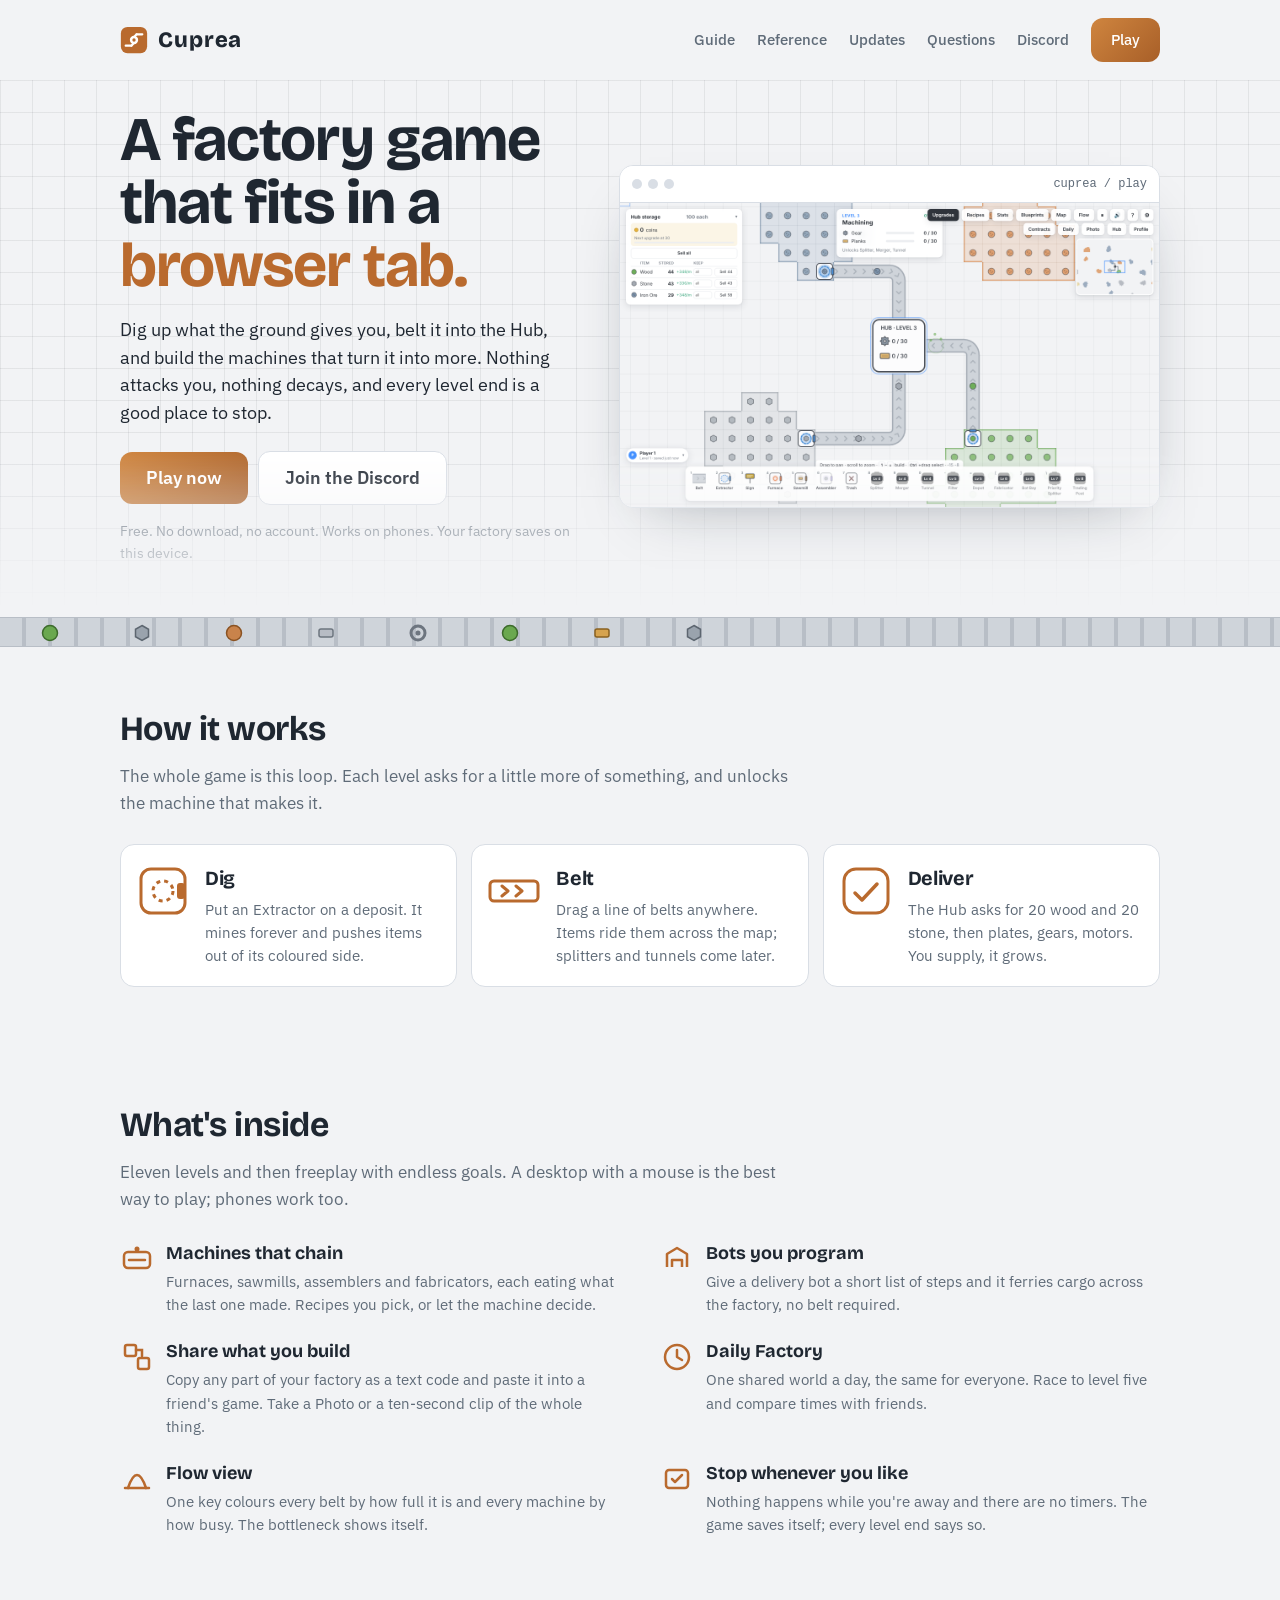
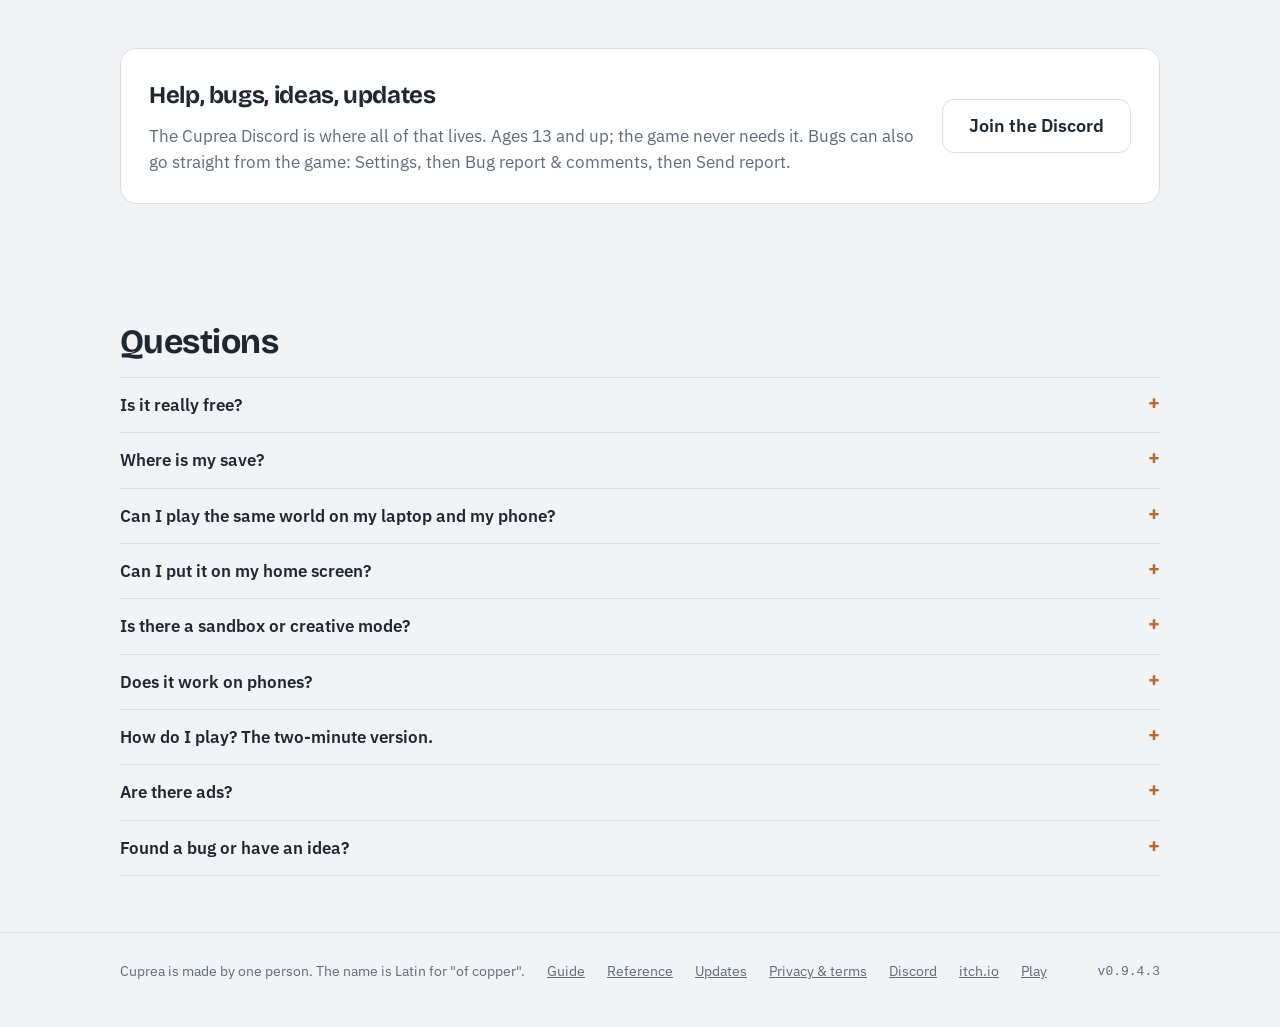
==== commit f9736c89: "Cuprea 0.9.4.3: a ResizeObserver loop warning no longer opens the crash bar Co-Authored-By: Claude O" ====
--- a/index.html
+++ b/index.html
@@ -13,4 +13,4 @@
     "inLanguage": "en",
     "offers": { "@type": "Offer", "price": "0", "priceCurrency": "USD" },
     "potentialAction": { "@type": "PlayAction", "target": "https://noice787965-droid.github.io/cuprea/play/" }
-  } </script> <meta property="og:title" content="Cuprea — a factory game in your browser"> <meta property="og:description" content="Dig up what the ground gives you, belt it into the Hub, and build the machines that turn it into more. Free, no account, no timers."> <meta property="og:image" content="https://noice787965-droid.github.io/cuprea/screenshot.png"> <meta property="og:url" content="https://noice787965-droid.github.io/cuprea/"> <meta name="theme-color" content="#b96a2e"> <link rel="icon" href="play/favicon.svg" type="image/svg+xml"> <script>(()=>{const t="0d4910d3-9296-45d0-841d-be5cf43dc7ef",a=["noice787965-droid.github.io"];let e=!1;try{e="1"===localStorage.getItem("umami.disabled")}catch{}if(!a.includes(location.hostname)||e||"1"===navigator.doNotTrack||navigator.globalPrivacyControl)return;const o=()=>{try{if(!/[?&]utm_/.test(location.search))return;const t=new URL(location.href);for(const a of[...t.searchParams.keys()])a.startsWith("utm_")&&t.searchParams.delete(a);history.replaceState(history.state,"",t.pathname+(t.search||"")+t.hash)}catch{}},r=document.createElement("script");r.defer=!0,r.src="https://cloud.umami.is/script.js",r.dataset.websiteId=t,r.dataset.domains=a.join(","),r.dataset.doNotTrack="true",r.onload=o,r.onerror=o,document.head.append(r)})()</script> <link rel="preconnect" href="https://fonts.googleapis.com"> <link rel="preconnect" href="https://fonts.gstatic.com" crossorigin> <link rel="stylesheet" href="https://fonts.googleapis.com/css2?family=Bricolage+Grotesque:opsz,wght@12..96,500;12..96,700;12..96,800&family=IBM+Plex+Sans:wght@400;500;600&display=swap"> <style>:root{--paper:#f2f3f5;--panel:#ffffff;--ink:#1f2731;--muted:#5f6b78;--line:#d9dee5;--grid:rgba(40, 50, 60, 0.08);--copper:#b96a2e;--copper-deep:#8f5222;--copper-light:#e0a26f;--belt:#cfd4da;--belt-dark:#b8bec6;--focus:#3c8cff;color-scheme:light}@media (prefers-color-scheme:dark){:root{--paper:#161a20;--panel:#1f252d;--ink:#e6eaef;--muted:#9aa5b2;--line:#2c3540;--grid:rgba(255, 255, 255, 0.06);--copper:#d98a4a;--copper-deep:#b96a2e;--copper-light:#f0c091;--belt:#3a424d;--belt-dark:#2e353f;color-scheme:dark}}*{box-sizing:border-box}html{scroll-behavior:smooth}body{margin:0;font:17px/1.55 "IBM Plex Sans",system-ui,-apple-system,"Segoe UI",Roboto,sans-serif;color:var(--ink);background:var(--paper)}a{color:var(--copper)}a:focus-visible,button:focus-visible{outline:3px solid var(--focus);outline-offset:3px;border-radius:6px}h1,h2,h3{font-family:"Bricolage Grotesque","IBM Plex Sans",system-ui,sans-serif;font-weight:700;letter-spacing:-.015em;text-wrap:balance;margin:0}.wrap{width:min(1040px,100% - 40px);margin-inline:auto}@media (max-width:600px){.wrap{width:min(1040px,100% - 32px)}}.top{display:flex;align-items:center;justify-content:space-between;gap:16px;padding-block:18px}.wordmark{display:inline-flex;align-items:center;gap:10px;text-decoration:none;color:var(--ink);font-family:"Bricolage Grotesque",sans-serif;font-weight:800;font-size:22px;letter-spacing:.04em}.wordmark svg{width:28px;height:28px}.top nav{display:flex;gap:6px 22px;flex-wrap:wrap;align-items:center;font-size:15px}.top nav a{color:var(--muted);text-decoration:none;font-weight:500}.top nav a:hover{color:var(--ink)}@media (max-width:600px){.top nav a:not(.btn){display:none}}.btn{display:inline-flex;align-items:center;justify-content:center;gap:8px;min-height:44px;padding:10px 20px;border-radius:12px;border:1px solid var(--line);background:var(--panel);color:var(--ink);font-weight:600;text-decoration:none}.btn:hover{border-color:var(--copper)}.btn.primary{border:0;background:linear-gradient(135deg,#cf853f,#a85f28);color:#fff}.btn.primary:hover{filter:brightness(1.07)}.btn.big{min-height:52px;padding:12px 26px;font-size:18px}.hero{position:relative;padding-block:28px 44px;background-image:linear-gradient(var(--grid) 1px,transparent 1px),linear-gradient(90deg,var(--grid) 1px,transparent 1px);background-size:32px 32px;-webkit-mask-image:linear-gradient(to bottom,#000 70%,transparent);mask-image:linear-gradient(to bottom,#000 70%,transparent)}.hero .wrap{display:grid;grid-template-columns:minmax(0,5fr) minmax(0,6fr);gap:36px 48px;align-items:center}@media (max-width:860px){.hero .wrap{grid-template-columns:1fr}}.hero h1{font-size:clamp(38px, 5.6vw, 62px);line-height:1.02}.hero h1 .cu{color:var(--copper)}.lede{margin:18px 0 24px;max-width:34em;font-size:18px;color:var(--ink)}.cta{display:flex;flex-wrap:wrap;gap:10px;align-items:center}.fine{flex-basis:100%;margin-top:6px;color:var(--muted);font-size:14px}.shot{display:block;border-radius:14px;overflow:hidden;background:var(--panel);border:1px solid var(--line);box-shadow:0 30px 60px -30px rgba(20,30,45,.45);text-decoration:none}.shot .bar{display:flex;align-items:center;gap:6px;padding:9px 12px;border-bottom:1px solid var(--line);background:var(--panel)}.shot .bar i{width:10px;height:10px;border-radius:50%;background:var(--line)}.shot .bar span{margin-left:auto;font-size:12px;color:var(--muted);font-family:ui-monospace,Menlo,Consolas,monospace}.shot img{display:block;width:100%;height:auto}.conveyor{position:relative;height:30px;margin-block:8px 0;overflow:hidden;background:var(--belt);border-block:1px solid var(--belt-dark)}.conveyor .treads{position:absolute;inset:0;background:repeating-linear-gradient(90deg,transparent 0 22px,var(--belt-dark) 22px 26px);animation:treads .9s linear infinite}.conveyor .cargo{position:absolute;top:5px;left:0;display:flex;gap:72px;padding-left:40px;white-space:nowrap;animation:cargo 26s linear -11s infinite}.conveyor .cargo svg{width:20px;height:20px;display:block}@keyframes treads{to{background-position:26px 0}}@keyframes cargo{from{transform:translateX(-60vw)}to{transform:translateX(100vw)}}@media (prefers-reduced-motion:reduce){.conveyor .cargo,.conveyor .treads{animation:none}html{scroll-behavior:auto}}section{padding-block:56px}section h2{font-size:clamp(26px, 3.2vw, 34px);margin-bottom:8px}.sub{margin:0 0 28px;max-width:40em;color:var(--muted)}.steps{display:grid;grid-template-columns:repeat(3,minmax(0,1fr));gap:14px}@media (max-width:760px){.steps{grid-template-columns:1fr}}.step{display:grid;grid-template-columns:56px 1fr;gap:14px;align-items:start;padding:18px 18px 18px 14px;border-radius:14px;background:var(--panel);border:1px solid var(--line)}.step svg{width:56px;height:56px}.step h3{font-size:20px;margin-bottom:4px}.step p{margin:0;color:var(--muted);font-size:15px}.facts{display:grid;grid-template-columns:repeat(2,minmax(0,1fr));gap:22px 40px}@media (max-width:760px){.facts{grid-template-columns:1fr}}.fact{display:grid;grid-template-columns:34px 1fr;gap:12px;align-items:start}.fact svg{width:34px;height:34px;margin-top:2px}.fact b{display:block;font-family:"Bricolage Grotesque",sans-serif;font-size:18px;font-weight:700}.fact p{margin:2px 0 0;color:var(--muted);font-size:15px}.faq details{border-bottom:1px solid var(--line);padding:14px 0}.faq details:first-of-type{border-top:1px solid var(--line)}.faq summary{cursor:pointer;font-weight:600;font-size:17px;list-style:none;display:flex;justify-content:space-between;gap:16px}.faq summary::-webkit-details-marker{display:none}.faq summary::after{content:"+";color:var(--copper);font-weight:700;font-size:20px;line-height:1}.faq details[open] summary::after{content:"–"}.faq p{margin:10px 0 0;color:var(--muted);max-width:60em}.join{padding:28px;border-radius:16px;background:var(--panel);border:1px solid var(--line);display:grid;grid-template-columns:1fr auto;gap:18px;align-items:center}@media (max-width:760px){.join{grid-template-columns:1fr}}.join h2{font-size:24px}.join p{margin:6px 0 0;color:var(--muted)}footer{padding-block:28px 44px;border-top:1px solid var(--line);color:var(--muted);font-size:14px}footer .wrap{display:flex;flex-wrap:wrap;gap:8px 22px;align-items:center}footer a{color:inherit}footer .ver{margin-left:auto;font-family:ui-monospace,Menlo,Consolas,monospace;font-size:13px}kbd{font:13px ui-monospace,Menlo,Consolas,monospace;padding:1px 6px;border:1px solid var(--line);border-bottom-width:2px;border-radius:5px;background:var(--panel)}</style> </head> <body> <header class="wrap top"> <a class="wordmark" href="./" aria-label="Cuprea home"> <svg viewBox="0 0 64 64" aria-hidden="true"><rect x="2" y="2" width="60" height="60" rx="15" fill="#b96a2e"/><g fill="none" stroke="#fff" stroke-width="5" stroke-linecap="round"><path d="M13 45h13M38 19h13"/><path d="M26 45l6-6M38 19l-6 6"/></g><circle cx="32" cy="32" r="9.5" fill="#fff"/><circle cx="32" cy="32" r="3.8" fill="#b96a2e"/></svg> Cuprea </a> <nav aria-label="Page"> <a href="guide/">Guide</a> <a href="reference/">Reference</a> <a href="updates/">Updates</a> <a href="#faq">Questions</a> <a href="https://discord.gg/RqNg62fHZJ" rel="noopener" data-umami-event="discord-nav">Discord</a> <a class="btn primary" href="play/" data-umami-event="play-nav">Play</a> </nav> </header> <section class="hero" aria-labelledby="h1"> <div class="wrap"> <div> <h1 id="h1">A factory game that fits in a <span class="cu">browser tab.</span></h1> <p class="lede">Dig up what the ground gives you, belt it into the Hub, and build the machines that turn it into more. Nothing attacks you, nothing decays, and every level end is a good place to stop.</p> <div class="cta"> <a class="btn primary big" href="play/" data-umami-event="play-now">Play now</a> <a class="btn big" href="https://discord.gg/RqNg62fHZJ" rel="noopener" data-umami-event="discord-hero">Join the Discord</a> <span class="fine">Free. No download, no account. Works on phones. Your factory saves on this device.</span> </div> </div> <a class="shot" href="play/" aria-label="Open the game" data-umami-event="play-shot"> <div class="bar" aria-hidden="true"><i></i><i></i><i></i><span>cuprea / play</span></div> <img src="screenshot.png" width="1280" height="720" alt="A small Cuprea factory: three extractors on wood, stone and iron deposits feeding belts into the central Hub"> </a> </div> </section> <div class="conveyor" aria-hidden="true"> <div class="treads"></div> <div class="cargo"> <svg viewBox="0 0 20 20"><circle cx="10" cy="10" r="7.5" fill="#6aa84f" stroke="#3d6b2c" stroke-width="1.5"/></svg> <svg viewBox="0 0 20 20"><path d="M10 2.5l6.5 3.75v7.5L10 17.5l-6.5-3.75v-7.5z" fill="#9aa3ad" stroke="#5d6670" stroke-width="1.5"/></svg> <svg viewBox="0 0 20 20"><circle cx="10" cy="10" r="7.5" fill="#c9834b" stroke="#8a5222" stroke-width="1.5"/></svg> <svg viewBox="0 0 20 20"><rect x="3" y="6" width="14" height="8" rx="2" fill="#b7bcc4" stroke="#6d757f" stroke-width="1.5"/></svg> <svg viewBox="0 0 20 20"><circle cx="10" cy="10" r="7" fill="none" stroke="#6d757f" stroke-width="3"/><circle cx="10" cy="10" r="2.5" fill="#6d757f"/></svg> <svg viewBox="0 0 20 20"><circle cx="10" cy="10" r="7.5" fill="#6aa84f" stroke="#3d6b2c" stroke-width="1.5"/></svg> <svg viewBox="0 0 20 20"><rect x="3" y="6" width="14" height="8" rx="2" fill="#d6a34e" stroke="#8a6220" stroke-width="1.5"/></svg> <svg viewBox="0 0 20 20"><path d="M10 2.5l6.5 3.75v7.5L10 17.5l-6.5-3.75v-7.5z" fill="#9aa3ad" stroke="#5d6670" stroke-width="1.5"/></svg> </div> </div> <section id="how" class="wrap" aria-labelledby="how-h"> <h2 id="how-h">How it works</h2> <p class="sub">The whole game is this loop. Each level asks for a little more of something, and unlocks the machine that makes it.</p> <div class="steps"> <div class="step"> <svg viewBox="0 0 56 56" aria-hidden="true"><rect x="6" y="6" width="44" height="44" rx="10" fill="none" stroke="#b96a2e" stroke-width="3"/><circle cx="28" cy="28" r="10" fill="none" stroke="#b96a2e" stroke-width="3" stroke-dasharray="4 4"/><rect x="42" y="20" width="8" height="16" rx="3" fill="#b96a2e"/></svg> <div><h3>Dig</h3><p>Put an Extractor on a deposit. It mines forever and pushes items out of its coloured side.</p></div> </div> <div class="step"> <svg viewBox="0 0 56 56" aria-hidden="true"><rect x="4" y="18" width="48" height="20" rx="4" fill="none" stroke="#b96a2e" stroke-width="3"/><path d="M16 23l6 5-6 5M30 23l6 5-6 5" fill="none" stroke="#b96a2e" stroke-width="3" stroke-linecap="round" stroke-linejoin="round"/></svg> <div><h3>Belt</h3><p>Drag a line of belts anywhere. Items ride them across the map; splitters and tunnels come later.</p></div> </div> <div class="step"> <svg viewBox="0 0 56 56" aria-hidden="true"><rect x="6" y="6" width="44" height="44" rx="12" fill="none" stroke="#b96a2e" stroke-width="3"/><path d="M17 30l7 7 15-16" fill="none" stroke="#b96a2e" stroke-width="3.5" stroke-linecap="round" stroke-linejoin="round"/></svg> <div><h3>Deliver</h3><p>The Hub asks for 20 wood and 20 stone, then plates, gears, motors. You supply, it grows.</p></div> </div> </div> </section> <section id="inside" class="wrap" aria-labelledby="inside-h"> <h2 id="inside-h">What's inside</h2> <p class="sub">Eleven levels and then freeplay with endless goals. A desktop with a mouse is the best way to play; phones work too.</p> <div class="facts"> <div class="fact"> <svg viewBox="0 0 34 34" aria-hidden="true"><rect x="4" y="10" width="26" height="16" rx="4" fill="none" stroke="#b96a2e" stroke-width="2.5"/><path d="M9 18h16" stroke="#b96a2e" stroke-width="2.5" stroke-linecap="round"/><circle cx="17" cy="7" r="2.5" fill="#b96a2e"/></svg> <div><b>Machines that chain</b><p>Furnaces, sawmills, assemblers and fabricators, each eating what the last one made. Recipes you pick, or let the machine decide.</p></div> </div> <div class="fact"> <svg viewBox="0 0 34 34" aria-hidden="true"><path d="M7 25V12l10-6 10 6v13" fill="none" stroke="#b96a2e" stroke-width="2.5" stroke-linejoin="round"/><path d="M12 25v-7h10v7" fill="none" stroke="#b96a2e" stroke-width="2.5" stroke-linejoin="round"/></svg> <div><b>Bots you program</b><p>Give a delivery bot a short list of steps and it ferries cargo across the factory, no belt required.</p></div> </div> <div class="fact"> <svg viewBox="0 0 34 34" aria-hidden="true"><rect x="5" y="5" width="11" height="11" rx="2" fill="none" stroke="#b96a2e" stroke-width="2.5"/><rect x="18" y="18" width="11" height="11" rx="2" fill="none" stroke="#b96a2e" stroke-width="2.5"/><path d="M16 10h6v6" fill="none" stroke="#b96a2e" stroke-width="2.5" stroke-linecap="round"/></svg> <div><b>Share what you build</b><p>Copy any part of your factory as a text code and paste it into a friend's game. Take a Photo or a ten-second clip of the whole thing.</p></div> </div> <div class="fact"> <svg viewBox="0 0 34 34" aria-hidden="true"><circle cx="17" cy="17" r="12" fill="none" stroke="#b96a2e" stroke-width="2.5"/><path d="M17 10v7l5 3" fill="none" stroke="#b96a2e" stroke-width="2.5" stroke-linecap="round" stroke-linejoin="round"/></svg> <div><b>Daily Factory</b><p>One shared world a day, the same for everyone. Race to level five and compare times with friends.</p></div> </div> <div class="fact"> <svg viewBox="0 0 34 34" aria-hidden="true"><path d="M8 26c3-9 6-13 9-13s6 4 9 13" fill="none" stroke="#b96a2e" stroke-width="2.5" stroke-linecap="round"/><path d="M5 26h24" stroke="#b96a2e" stroke-width="2.5" stroke-linecap="round"/></svg> <div><b>Flow view</b><p>One key colours every belt by how full it is and every machine by how busy. The bottleneck shows itself.</p></div> </div> <div class="fact"> <svg viewBox="0 0 34 34" aria-hidden="true"><rect x="6" y="8" width="22" height="18" rx="3" fill="none" stroke="#b96a2e" stroke-width="2.5"/><path d="M12 17l3 3 7-7" fill="none" stroke="#b96a2e" stroke-width="2.5" stroke-linecap="round" stroke-linejoin="round"/></svg> <div><b>Stop whenever you like</b><p>Nothing happens while you're away and there are no timers. The game saves itself; every level end says so.</p></div> </div> </div> </section> <section class="wrap" aria-label="Community"> <div class="join"> <div> <h2>Help, bugs, ideas, updates</h2> <p>The Cuprea Discord is where all of that lives. Ages 13 and up; the game never needs it. Bugs can also go straight from the game: Settings, then Bug report &amp; comments, then Send report.</p> </div> <a class="btn big" href="https://discord.gg/RqNg62fHZJ" rel="noopener" data-umami-event="discord-join">Join the Discord</a> </div> </section> <section id="faq" class="wrap faq" aria-labelledby="faq-h"> <h2 id="faq-h">Questions</h2> <details><summary>Is it really free?</summary><p>Yes. This web version is the full game as it exists today. If it ever comes to Steam, that version will be a paid download with extra content, and the web version stays free.</p></details> <details><summary>Where is my save?</summary><p>In this browser, on this device (browser storage). Clearing site data deletes it, and private windows forget it. Use <b>Settings → Export</b> (or <b>Copy</b>) to back it up, and <b>Import</b> to bring it back on another device. The game also keeps your last three autosaves under <b>Settings → Restore a backup</b>.</p></details> <details><summary>Can I play the same world on my laptop and my phone?</summary><p>Yes. <b>Profiles → Sync</b> gives a profile a secret code and a link. Send the link to yourself and open it on the other device, and the same world appears there (or type the code under <b>Link a synced profile</b>). The game then saves to the cloud while you play and loads the newest copy when you come back. No account, no email, nothing personal: the link is the key, so keep it to yourself. Profiles without Sync never leave your device.</p></details> <details><summary>Can I put it on my home screen?</summary><p>Yes. On an iPhone or iPad: <b>Share → Add to Home Screen</b>. On Android: the browser menu → <b>Install app</b> (or <b>Add to Home screen</b>). On a computer, Chrome and Edge show an install button in the address bar. It then opens like an app, full screen, and works without a connection. One thing to know on iPhone: the Home Screen copy keeps its own save (which Safari doesn't clear), so to bring a factory along, turn on <b>Profiles → Sync</b> in the browser first and use <b>Link a synced profile</b> in the app.</p></details> <details><summary>Is there a sandbox or creative mode?</summary><p>Yes, once one of your factories has finished level 5: <b>Sandbox</b> in the menu opens a world of its own where everything is unlocked and building is free, with an Item Source that makes any item. Blueprints you save there wait in your real factory.</p></details> <details><summary>Does it work on phones?</summary><p>Yes, with touch controls built for fingers: tap a tile to park a see-through ghost, tap it again to build. One finger pans, two fingers zoom. A desktop with a mouse is still the best way to play big factories.</p></details> <details><summary>How do I play? The two-minute version.</summary><p>Press <kbd>2</kbd> for the Extractor and drop it on a coloured deposit; its arrow shows where items come out. Press <kbd>1</kbd> for Belts and drag a line from the extractor into the Hub in the middle; <kbd>R</kbd> rotates. When the level panel fills up, pick the next goal or stop. The game saved already. The <a href="guide/">beginner's guide</a> walks through every level, and the <a href="reference/">reference</a> lists every building and recipe.</p></details> <details><summary>Are there ads?</summary><p>Not in this version. If one small ad ever appears beside the game on wide screens, it will be to help pay for hosting; it would never sit over the game, and the <a href="privacy.html">privacy page</a> says what the ad provider could collect.</p></details> <details><summary>Found a bug or have an idea?</summary><p>Open <b>Settings → Bug report &amp; comments</b> inside the game, write what happened and press <b>Send report</b>; it reaches the developer directly, with optional anonymous play stats. You can also post it in <a href="https://discord.gg/RqNg62fHZJ" rel="noopener" data-umami-event="discord-faq">the Discord</a> (ages 13+).</p></details> </section> <footer> <div class="wrap"> <span>Cuprea is made by one person. The name is Latin for "of copper".</span> <a href="guide/">Guide</a> <a href="reference/">Reference</a> <a href="updates/">Updates</a> <a href="privacy.html">Privacy &amp; terms</a> <a href="https://discord.gg/RqNg62fHZJ" rel="noopener" data-umami-event="discord-footer">Discord</a> <a href="https://noice7879.itch.io/cuprea" rel="noopener" data-umami-event="itch-footer">itch.io</a> <a href="play/" data-umami-event="play-footer">Play</a> <span class="ver">v0.9.4.2</span> </div> </footer> </body> </html> +  } </script> <meta property="og:title" content="Cuprea — a factory game in your browser"> <meta property="og:description" content="Dig up what the ground gives you, belt it into the Hub, and build the machines that turn it into more. Free, no account, no timers."> <meta property="og:image" content="https://noice787965-droid.github.io/cuprea/screenshot.png"> <meta property="og:url" content="https://noice787965-droid.github.io/cuprea/"> <meta name="theme-color" content="#b96a2e"> <link rel="icon" href="play/favicon.svg" type="image/svg+xml"> <script>(()=>{const t="0d4910d3-9296-45d0-841d-be5cf43dc7ef",a=["noice787965-droid.github.io"];let e=!1;try{e="1"===localStorage.getItem("umami.disabled")}catch{}if(!a.includes(location.hostname)||e||"1"===navigator.doNotTrack||navigator.globalPrivacyControl)return;const o=()=>{try{if(!/[?&]utm_/.test(location.search))return;const t=new URL(location.href);for(const a of[...t.searchParams.keys()])a.startsWith("utm_")&&t.searchParams.delete(a);history.replaceState(history.state,"",t.pathname+(t.search||"")+t.hash)}catch{}},r=document.createElement("script");r.defer=!0,r.src="https://cloud.umami.is/script.js",r.dataset.websiteId=t,r.dataset.domains=a.join(","),r.dataset.doNotTrack="true",r.onload=o,r.onerror=o,document.head.append(r)})()</script> <link rel="preconnect" href="https://fonts.googleapis.com"> <link rel="preconnect" href="https://fonts.gstatic.com" crossorigin> <link rel="stylesheet" href="https://fonts.googleapis.com/css2?family=Bricolage+Grotesque:opsz,wght@12..96,500;12..96,700;12..96,800&family=IBM+Plex+Sans:wght@400;500;600&display=swap"> <style>:root{--paper:#f2f3f5;--panel:#ffffff;--ink:#1f2731;--muted:#5f6b78;--line:#d9dee5;--grid:rgba(40, 50, 60, 0.08);--copper:#b96a2e;--copper-deep:#8f5222;--copper-light:#e0a26f;--belt:#cfd4da;--belt-dark:#b8bec6;--focus:#3c8cff;color-scheme:light}@media (prefers-color-scheme:dark){:root{--paper:#161a20;--panel:#1f252d;--ink:#e6eaef;--muted:#9aa5b2;--line:#2c3540;--grid:rgba(255, 255, 255, 0.06);--copper:#d98a4a;--copper-deep:#b96a2e;--copper-light:#f0c091;--belt:#3a424d;--belt-dark:#2e353f;color-scheme:dark}}*{box-sizing:border-box}html{scroll-behavior:smooth}body{margin:0;font:17px/1.55 "IBM Plex Sans",system-ui,-apple-system,"Segoe UI",Roboto,sans-serif;color:var(--ink);background:var(--paper)}a{color:var(--copper)}a:focus-visible,button:focus-visible{outline:3px solid var(--focus);outline-offset:3px;border-radius:6px}h1,h2,h3{font-family:"Bricolage Grotesque","IBM Plex Sans",system-ui,sans-serif;font-weight:700;letter-spacing:-.015em;text-wrap:balance;margin:0}.wrap{width:min(1040px,100% - 40px);margin-inline:auto}@media (max-width:600px){.wrap{width:min(1040px,100% - 32px)}}.top{display:flex;align-items:center;justify-content:space-between;gap:16px;padding-block:18px}.wordmark{display:inline-flex;align-items:center;gap:10px;text-decoration:none;color:var(--ink);font-family:"Bricolage Grotesque",sans-serif;font-weight:800;font-size:22px;letter-spacing:.04em}.wordmark svg{width:28px;height:28px}.top nav{display:flex;gap:6px 22px;flex-wrap:wrap;align-items:center;font-size:15px}.top nav a{color:var(--muted);text-decoration:none;font-weight:500}.top nav a:hover{color:var(--ink)}@media (max-width:600px){.top nav a:not(.btn){display:none}}.btn{display:inline-flex;align-items:center;justify-content:center;gap:8px;min-height:44px;padding:10px 20px;border-radius:12px;border:1px solid var(--line);background:var(--panel);color:var(--ink);font-weight:600;text-decoration:none}.btn:hover{border-color:var(--copper)}.btn.primary{border:0;background:linear-gradient(135deg,#cf853f,#a85f28);color:#fff}.btn.primary:hover{filter:brightness(1.07)}.btn.big{min-height:52px;padding:12px 26px;font-size:18px}.hero{position:relative;padding-block:28px 44px;background-image:linear-gradient(var(--grid) 1px,transparent 1px),linear-gradient(90deg,var(--grid) 1px,transparent 1px);background-size:32px 32px;-webkit-mask-image:linear-gradient(to bottom,#000 70%,transparent);mask-image:linear-gradient(to bottom,#000 70%,transparent)}.hero .wrap{display:grid;grid-template-columns:minmax(0,5fr) minmax(0,6fr);gap:36px 48px;align-items:center}@media (max-width:860px){.hero .wrap{grid-template-columns:1fr}}.hero h1{font-size:clamp(38px, 5.6vw, 62px);line-height:1.02}.hero h1 .cu{color:var(--copper)}.lede{margin:18px 0 24px;max-width:34em;font-size:18px;color:var(--ink)}.cta{display:flex;flex-wrap:wrap;gap:10px;align-items:center}.fine{flex-basis:100%;margin-top:6px;color:var(--muted);font-size:14px}.shot{display:block;border-radius:14px;overflow:hidden;background:var(--panel);border:1px solid var(--line);box-shadow:0 30px 60px -30px rgba(20,30,45,.45);text-decoration:none}.shot .bar{display:flex;align-items:center;gap:6px;padding:9px 12px;border-bottom:1px solid var(--line);background:var(--panel)}.shot .bar i{width:10px;height:10px;border-radius:50%;background:var(--line)}.shot .bar span{margin-left:auto;font-size:12px;color:var(--muted);font-family:ui-monospace,Menlo,Consolas,monospace}.shot img{display:block;width:100%;height:auto}.conveyor{position:relative;height:30px;margin-block:8px 0;overflow:hidden;background:var(--belt);border-block:1px solid var(--belt-dark)}.conveyor .treads{position:absolute;inset:0;background:repeating-linear-gradient(90deg,transparent 0 22px,var(--belt-dark) 22px 26px);animation:treads .9s linear infinite}.conveyor .cargo{position:absolute;top:5px;left:0;display:flex;gap:72px;padding-left:40px;white-space:nowrap;animation:cargo 26s linear -11s infinite}.conveyor .cargo svg{width:20px;height:20px;display:block}@keyframes treads{to{background-position:26px 0}}@keyframes cargo{from{transform:translateX(-60vw)}to{transform:translateX(100vw)}}@media (prefers-reduced-motion:reduce){.conveyor .cargo,.conveyor .treads{animation:none}html{scroll-behavior:auto}}section{padding-block:56px}section h2{font-size:clamp(26px, 3.2vw, 34px);margin-bottom:8px}.sub{margin:0 0 28px;max-width:40em;color:var(--muted)}.steps{display:grid;grid-template-columns:repeat(3,minmax(0,1fr));gap:14px}@media (max-width:760px){.steps{grid-template-columns:1fr}}.step{display:grid;grid-template-columns:56px 1fr;gap:14px;align-items:start;padding:18px 18px 18px 14px;border-radius:14px;background:var(--panel);border:1px solid var(--line)}.step svg{width:56px;height:56px}.step h3{font-size:20px;margin-bottom:4px}.step p{margin:0;color:var(--muted);font-size:15px}.facts{display:grid;grid-template-columns:repeat(2,minmax(0,1fr));gap:22px 40px}@media (max-width:760px){.facts{grid-template-columns:1fr}}.fact{display:grid;grid-template-columns:34px 1fr;gap:12px;align-items:start}.fact svg{width:34px;height:34px;margin-top:2px}.fact b{display:block;font-family:"Bricolage Grotesque",sans-serif;font-size:18px;font-weight:700}.fact p{margin:2px 0 0;color:var(--muted);font-size:15px}.faq details{border-bottom:1px solid var(--line);padding:14px 0}.faq details:first-of-type{border-top:1px solid var(--line)}.faq summary{cursor:pointer;font-weight:600;font-size:17px;list-style:none;display:flex;justify-content:space-between;gap:16px}.faq summary::-webkit-details-marker{display:none}.faq summary::after{content:"+";color:var(--copper);font-weight:700;font-size:20px;line-height:1}.faq details[open] summary::after{content:"–"}.faq p{margin:10px 0 0;color:var(--muted);max-width:60em}.join{padding:28px;border-radius:16px;background:var(--panel);border:1px solid var(--line);display:grid;grid-template-columns:1fr auto;gap:18px;align-items:center}@media (max-width:760px){.join{grid-template-columns:1fr}}.join h2{font-size:24px}.join p{margin:6px 0 0;color:var(--muted)}footer{padding-block:28px 44px;border-top:1px solid var(--line);color:var(--muted);font-size:14px}footer .wrap{display:flex;flex-wrap:wrap;gap:8px 22px;align-items:center}footer a{color:inherit}footer .ver{margin-left:auto;font-family:ui-monospace,Menlo,Consolas,monospace;font-size:13px}kbd{font:13px ui-monospace,Menlo,Consolas,monospace;padding:1px 6px;border:1px solid var(--line);border-bottom-width:2px;border-radius:5px;background:var(--panel)}</style> </head> <body> <header class="wrap top"> <a class="wordmark" href="./" aria-label="Cuprea home"> <svg viewBox="0 0 64 64" aria-hidden="true"><rect x="2" y="2" width="60" height="60" rx="15" fill="#b96a2e"/><g fill="none" stroke="#fff" stroke-width="5" stroke-linecap="round"><path d="M13 45h13M38 19h13"/><path d="M26 45l6-6M38 19l-6 6"/></g><circle cx="32" cy="32" r="9.5" fill="#fff"/><circle cx="32" cy="32" r="3.8" fill="#b96a2e"/></svg> Cuprea </a> <nav aria-label="Page"> <a href="guide/">Guide</a> <a href="reference/">Reference</a> <a href="updates/">Updates</a> <a href="#faq">Questions</a> <a href="https://discord.gg/RqNg62fHZJ" rel="noopener" data-umami-event="discord-nav">Discord</a> <a class="btn primary" href="play/" data-umami-event="play-nav">Play</a> </nav> </header> <section class="hero" aria-labelledby="h1"> <div class="wrap"> <div> <h1 id="h1">A factory game that fits in a <span class="cu">browser tab.</span></h1> <p class="lede">Dig up what the ground gives you, belt it into the Hub, and build the machines that turn it into more. Nothing attacks you, nothing decays, and every level end is a good place to stop.</p> <div class="cta"> <a class="btn primary big" href="play/" data-umami-event="play-now">Play now</a> <a class="btn big" href="https://discord.gg/RqNg62fHZJ" rel="noopener" data-umami-event="discord-hero">Join the Discord</a> <span class="fine">Free. No download, no account. Works on phones. Your factory saves on this device.</span> </div> </div> <a class="shot" href="play/" aria-label="Open the game" data-umami-event="play-shot"> <div class="bar" aria-hidden="true"><i></i><i></i><i></i><span>cuprea / play</span></div> <img src="screenshot.png" width="1280" height="720" alt="A small Cuprea factory: three extractors on wood, stone and iron deposits feeding belts into the central Hub"> </a> </div> </section> <div class="conveyor" aria-hidden="true"> <div class="treads"></div> <div class="cargo"> <svg viewBox="0 0 20 20"><circle cx="10" cy="10" r="7.5" fill="#6aa84f" stroke="#3d6b2c" stroke-width="1.5"/></svg> <svg viewBox="0 0 20 20"><path d="M10 2.5l6.5 3.75v7.5L10 17.5l-6.5-3.75v-7.5z" fill="#9aa3ad" stroke="#5d6670" stroke-width="1.5"/></svg> <svg viewBox="0 0 20 20"><circle cx="10" cy="10" r="7.5" fill="#c9834b" stroke="#8a5222" stroke-width="1.5"/></svg> <svg viewBox="0 0 20 20"><rect x="3" y="6" width="14" height="8" rx="2" fill="#b7bcc4" stroke="#6d757f" stroke-width="1.5"/></svg> <svg viewBox="0 0 20 20"><circle cx="10" cy="10" r="7" fill="none" stroke="#6d757f" stroke-width="3"/><circle cx="10" cy="10" r="2.5" fill="#6d757f"/></svg> <svg viewBox="0 0 20 20"><circle cx="10" cy="10" r="7.5" fill="#6aa84f" stroke="#3d6b2c" stroke-width="1.5"/></svg> <svg viewBox="0 0 20 20"><rect x="3" y="6" width="14" height="8" rx="2" fill="#d6a34e" stroke="#8a6220" stroke-width="1.5"/></svg> <svg viewBox="0 0 20 20"><path d="M10 2.5l6.5 3.75v7.5L10 17.5l-6.5-3.75v-7.5z" fill="#9aa3ad" stroke="#5d6670" stroke-width="1.5"/></svg> </div> </div> <section id="how" class="wrap" aria-labelledby="how-h"> <h2 id="how-h">How it works</h2> <p class="sub">The whole game is this loop. Each level asks for a little more of something, and unlocks the machine that makes it.</p> <div class="steps"> <div class="step"> <svg viewBox="0 0 56 56" aria-hidden="true"><rect x="6" y="6" width="44" height="44" rx="10" fill="none" stroke="#b96a2e" stroke-width="3"/><circle cx="28" cy="28" r="10" fill="none" stroke="#b96a2e" stroke-width="3" stroke-dasharray="4 4"/><rect x="42" y="20" width="8" height="16" rx="3" fill="#b96a2e"/></svg> <div><h3>Dig</h3><p>Put an Extractor on a deposit. It mines forever and pushes items out of its coloured side.</p></div> </div> <div class="step"> <svg viewBox="0 0 56 56" aria-hidden="true"><rect x="4" y="18" width="48" height="20" rx="4" fill="none" stroke="#b96a2e" stroke-width="3"/><path d="M16 23l6 5-6 5M30 23l6 5-6 5" fill="none" stroke="#b96a2e" stroke-width="3" stroke-linecap="round" stroke-linejoin="round"/></svg> <div><h3>Belt</h3><p>Drag a line of belts anywhere. Items ride them across the map; splitters and tunnels come later.</p></div> </div> <div class="step"> <svg viewBox="0 0 56 56" aria-hidden="true"><rect x="6" y="6" width="44" height="44" rx="12" fill="none" stroke="#b96a2e" stroke-width="3"/><path d="M17 30l7 7 15-16" fill="none" stroke="#b96a2e" stroke-width="3.5" stroke-linecap="round" stroke-linejoin="round"/></svg> <div><h3>Deliver</h3><p>The Hub asks for 20 wood and 20 stone, then plates, gears, motors. You supply, it grows.</p></div> </div> </div> </section> <section id="inside" class="wrap" aria-labelledby="inside-h"> <h2 id="inside-h">What's inside</h2> <p class="sub">Eleven levels and then freeplay with endless goals. A desktop with a mouse is the best way to play; phones work too.</p> <div class="facts"> <div class="fact"> <svg viewBox="0 0 34 34" aria-hidden="true"><rect x="4" y="10" width="26" height="16" rx="4" fill="none" stroke="#b96a2e" stroke-width="2.5"/><path d="M9 18h16" stroke="#b96a2e" stroke-width="2.5" stroke-linecap="round"/><circle cx="17" cy="7" r="2.5" fill="#b96a2e"/></svg> <div><b>Machines that chain</b><p>Furnaces, sawmills, assemblers and fabricators, each eating what the last one made. Recipes you pick, or let the machine decide.</p></div> </div> <div class="fact"> <svg viewBox="0 0 34 34" aria-hidden="true"><path d="M7 25V12l10-6 10 6v13" fill="none" stroke="#b96a2e" stroke-width="2.5" stroke-linejoin="round"/><path d="M12 25v-7h10v7" fill="none" stroke="#b96a2e" stroke-width="2.5" stroke-linejoin="round"/></svg> <div><b>Bots you program</b><p>Give a delivery bot a short list of steps and it ferries cargo across the factory, no belt required.</p></div> </div> <div class="fact"> <svg viewBox="0 0 34 34" aria-hidden="true"><rect x="5" y="5" width="11" height="11" rx="2" fill="none" stroke="#b96a2e" stroke-width="2.5"/><rect x="18" y="18" width="11" height="11" rx="2" fill="none" stroke="#b96a2e" stroke-width="2.5"/><path d="M16 10h6v6" fill="none" stroke="#b96a2e" stroke-width="2.5" stroke-linecap="round"/></svg> <div><b>Share what you build</b><p>Copy any part of your factory as a text code and paste it into a friend's game. Take a Photo or a ten-second clip of the whole thing.</p></div> </div> <div class="fact"> <svg viewBox="0 0 34 34" aria-hidden="true"><circle cx="17" cy="17" r="12" fill="none" stroke="#b96a2e" stroke-width="2.5"/><path d="M17 10v7l5 3" fill="none" stroke="#b96a2e" stroke-width="2.5" stroke-linecap="round" stroke-linejoin="round"/></svg> <div><b>Daily Factory</b><p>One shared world a day, the same for everyone. Race to level five and compare times with friends.</p></div> </div> <div class="fact"> <svg viewBox="0 0 34 34" aria-hidden="true"><path d="M8 26c3-9 6-13 9-13s6 4 9 13" fill="none" stroke="#b96a2e" stroke-width="2.5" stroke-linecap="round"/><path d="M5 26h24" stroke="#b96a2e" stroke-width="2.5" stroke-linecap="round"/></svg> <div><b>Flow view</b><p>One key colours every belt by how full it is and every machine by how busy. The bottleneck shows itself.</p></div> </div> <div class="fact"> <svg viewBox="0 0 34 34" aria-hidden="true"><rect x="6" y="8" width="22" height="18" rx="3" fill="none" stroke="#b96a2e" stroke-width="2.5"/><path d="M12 17l3 3 7-7" fill="none" stroke="#b96a2e" stroke-width="2.5" stroke-linecap="round" stroke-linejoin="round"/></svg> <div><b>Stop whenever you like</b><p>Nothing happens while you're away and there are no timers. The game saves itself; every level end says so.</p></div> </div> </div> </section> <section class="wrap" aria-label="Community"> <div class="join"> <div> <h2>Help, bugs, ideas, updates</h2> <p>The Cuprea Discord is where all of that lives. Ages 13 and up; the game never needs it. Bugs can also go straight from the game: Settings, then Bug report &amp; comments, then Send report.</p> </div> <a class="btn big" href="https://discord.gg/RqNg62fHZJ" rel="noopener" data-umami-event="discord-join">Join the Discord</a> </div> </section> <section id="faq" class="wrap faq" aria-labelledby="faq-h"> <h2 id="faq-h">Questions</h2> <details><summary>Is it really free?</summary><p>Yes. This web version is the full game as it exists today. If it ever comes to Steam, that version will be a paid download with extra content, and the web version stays free.</p></details> <details><summary>Where is my save?</summary><p>In this browser, on this device (browser storage). Clearing site data deletes it, and private windows forget it. Use <b>Settings → Export</b> (or <b>Copy</b>) to back it up, and <b>Import</b> to bring it back on another device. The game also keeps your last three autosaves under <b>Settings → Restore a backup</b>.</p></details> <details><summary>Can I play the same world on my laptop and my phone?</summary><p>Yes. <b>Profiles → Sync</b> gives a profile a secret code and a link. Send the link to yourself and open it on the other device, and the same world appears there (or type the code under <b>Link a synced profile</b>). The game then saves to the cloud while you play and loads the newest copy when you come back. No account, no email, nothing personal: the link is the key, so keep it to yourself. Profiles without Sync never leave your device.</p></details> <details><summary>Can I put it on my home screen?</summary><p>Yes. On an iPhone or iPad: <b>Share → Add to Home Screen</b>. On Android: the browser menu → <b>Install app</b> (or <b>Add to Home screen</b>). On a computer, Chrome and Edge show an install button in the address bar. It then opens like an app, full screen, and works without a connection. One thing to know on iPhone: the Home Screen copy keeps its own save (which Safari doesn't clear), so to bring a factory along, turn on <b>Profiles → Sync</b> in the browser first and use <b>Link a synced profile</b> in the app.</p></details> <details><summary>Is there a sandbox or creative mode?</summary><p>Yes, once one of your factories has finished level 5: <b>Sandbox</b> in the menu opens a world of its own where everything is unlocked and building is free, with an Item Source that makes any item. Blueprints you save there wait in your real factory.</p></details> <details><summary>Does it work on phones?</summary><p>Yes, with touch controls built for fingers: tap a tile to park a see-through ghost, tap it again to build. One finger pans, two fingers zoom. A desktop with a mouse is still the best way to play big factories.</p></details> <details><summary>How do I play? The two-minute version.</summary><p>Press <kbd>2</kbd> for the Extractor and drop it on a coloured deposit; its arrow shows where items come out. Press <kbd>1</kbd> for Belts and drag a line from the extractor into the Hub in the middle; <kbd>R</kbd> rotates. When the level panel fills up, pick the next goal or stop. The game saved already. The <a href="guide/">beginner's guide</a> walks through every level, and the <a href="reference/">reference</a> lists every building and recipe.</p></details> <details><summary>Are there ads?</summary><p>Not in this version. If one small ad ever appears beside the game on wide screens, it will be to help pay for hosting; it would never sit over the game, and the <a href="privacy.html">privacy page</a> says what the ad provider could collect.</p></details> <details><summary>Found a bug or have an idea?</summary><p>Open <b>Settings → Bug report &amp; comments</b> inside the game, write what happened and press <b>Send report</b>; it reaches the developer directly, with optional anonymous play stats. You can also post it in <a href="https://discord.gg/RqNg62fHZJ" rel="noopener" data-umami-event="discord-faq">the Discord</a> (ages 13+).</p></details> </section> <footer> <div class="wrap"> <span>Cuprea is made by one person. The name is Latin for "of copper".</span> <a href="guide/">Guide</a> <a href="reference/">Reference</a> <a href="updates/">Updates</a> <a href="privacy.html">Privacy &amp; terms</a> <a href="https://discord.gg/RqNg62fHZJ" rel="noopener" data-umami-event="discord-footer">Discord</a> <a href="https://noice7879.itch.io/cuprea" rel="noopener" data-umami-event="itch-footer">itch.io</a> <a href="play/" data-umami-event="play-footer">Play</a> <span class="ver">v0.9.4.3</span> </div> </footer> </body> </html> 
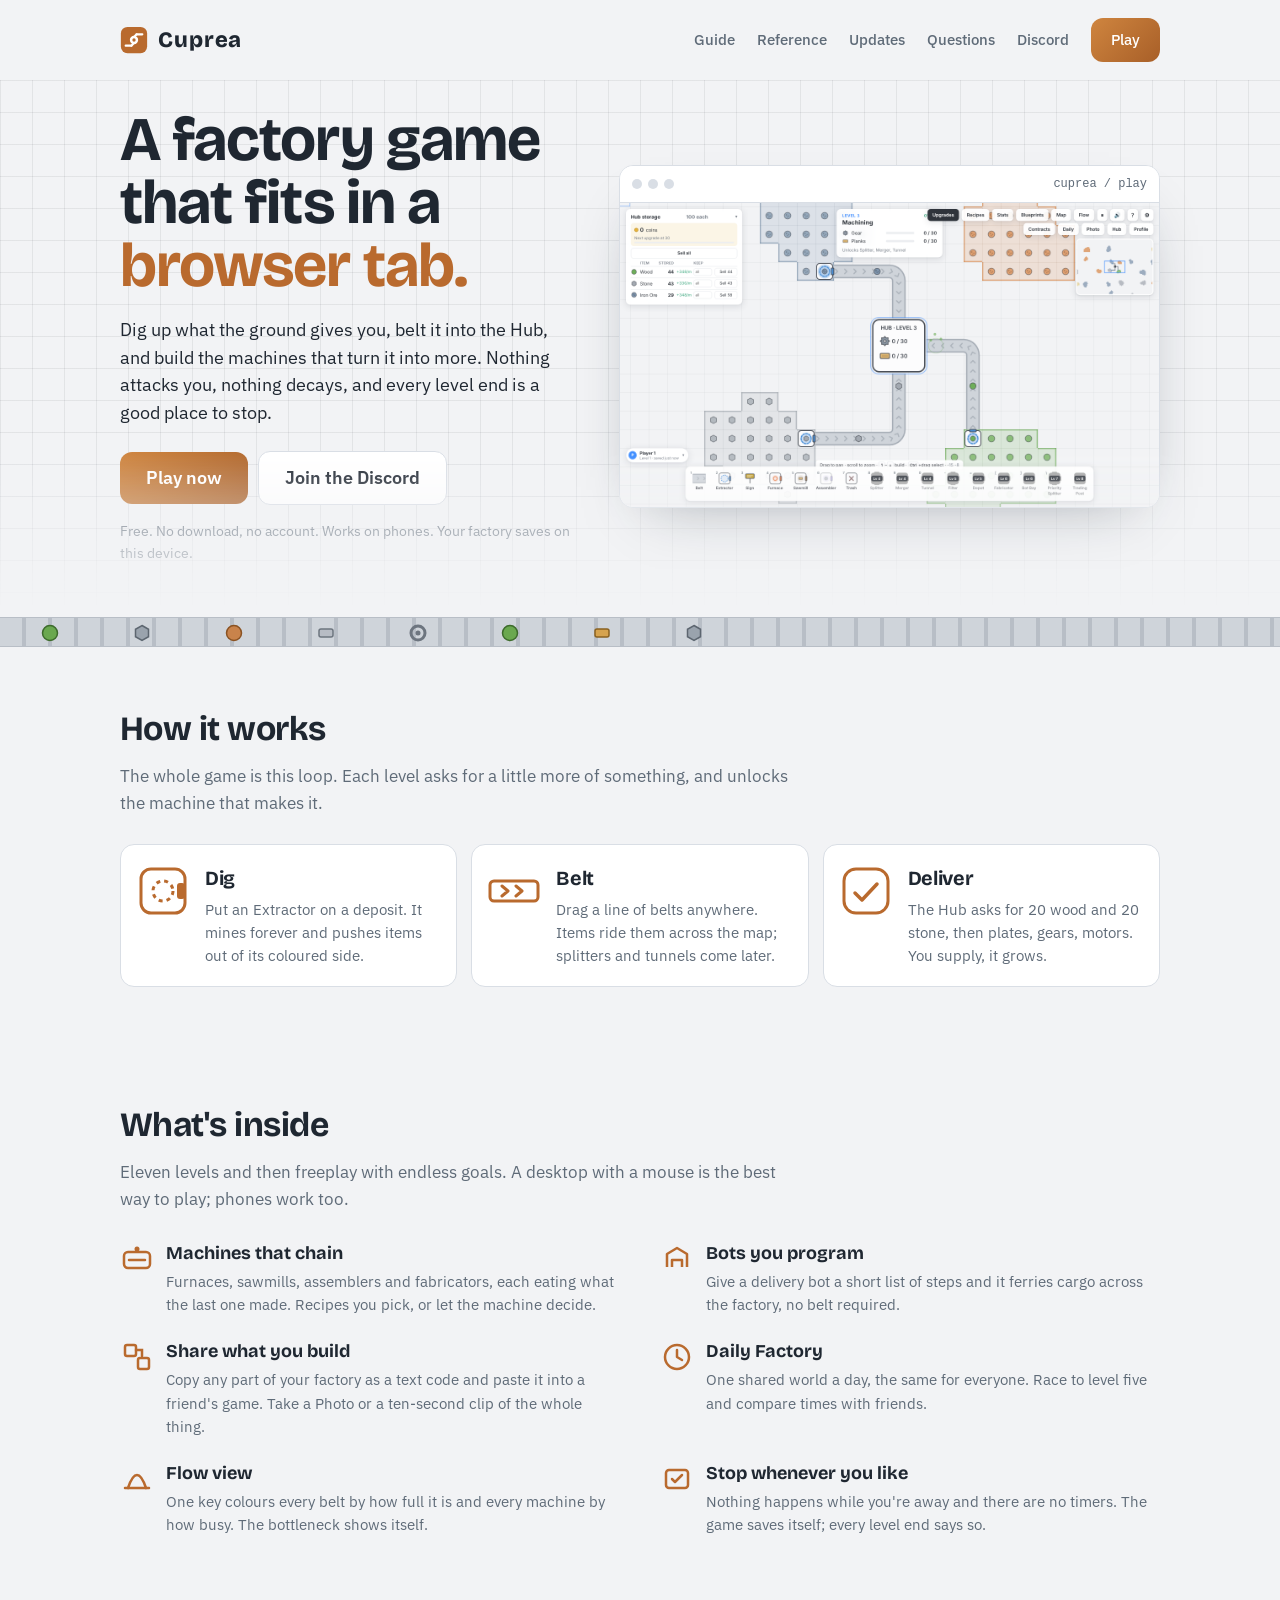
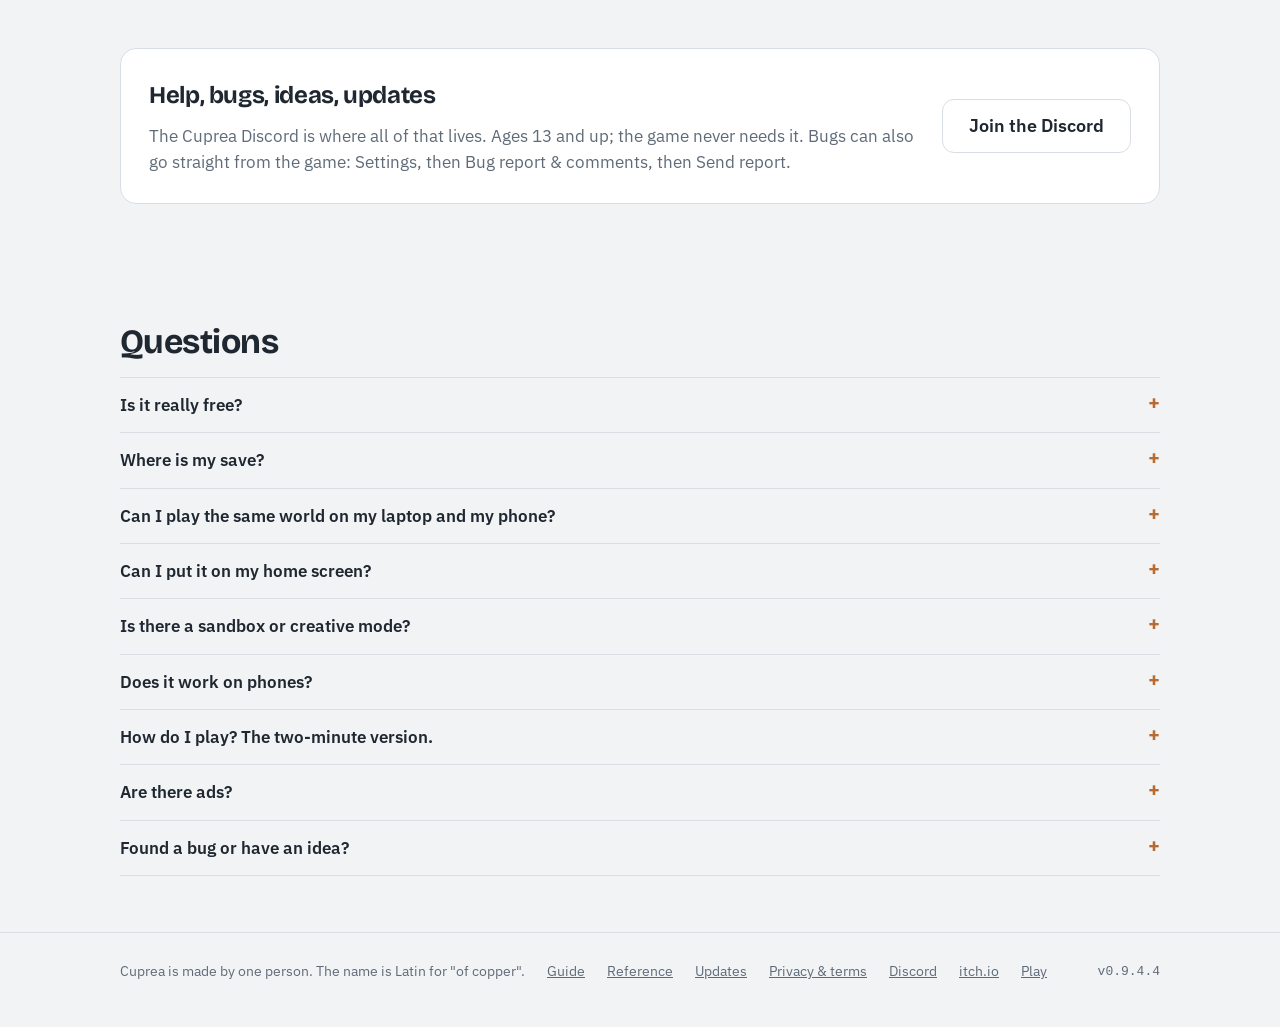
==== commit ed286f29: "Cuprea 0.9.4.4: Hub numbers readable when zoomed out, X cancels, CrazyGames build opens in the game " ====
--- a/index.html
+++ b/index.html
@@ -13,4 +13,4 @@
     "inLanguage": "en",
     "offers": { "@type": "Offer", "price": "0", "priceCurrency": "USD" },
     "potentialAction": { "@type": "PlayAction", "target": "https://noice787965-droid.github.io/cuprea/play/" }
-  } </script> <meta property="og:title" content="Cuprea — a factory game in your browser"> <meta property="og:description" content="Dig up what the ground gives you, belt it into the Hub, and build the machines that turn it into more. Free, no account, no timers."> <meta property="og:image" content="https://noice787965-droid.github.io/cuprea/screenshot.png"> <meta property="og:url" content="https://noice787965-droid.github.io/cuprea/"> <meta name="theme-color" content="#b96a2e"> <link rel="icon" href="play/favicon.svg" type="image/svg+xml"> <script>(()=>{const t="0d4910d3-9296-45d0-841d-be5cf43dc7ef",a=["noice787965-droid.github.io"];let e=!1;try{e="1"===localStorage.getItem("umami.disabled")}catch{}if(!a.includes(location.hostname)||e||"1"===navigator.doNotTrack||navigator.globalPrivacyControl)return;const o=()=>{try{if(!/[?&]utm_/.test(location.search))return;const t=new URL(location.href);for(const a of[...t.searchParams.keys()])a.startsWith("utm_")&&t.searchParams.delete(a);history.replaceState(history.state,"",t.pathname+(t.search||"")+t.hash)}catch{}},r=document.createElement("script");r.defer=!0,r.src="https://cloud.umami.is/script.js",r.dataset.websiteId=t,r.dataset.domains=a.join(","),r.dataset.doNotTrack="true",r.onload=o,r.onerror=o,document.head.append(r)})()</script> <link rel="preconnect" href="https://fonts.googleapis.com"> <link rel="preconnect" href="https://fonts.gstatic.com" crossorigin> <link rel="stylesheet" href="https://fonts.googleapis.com/css2?family=Bricolage+Grotesque:opsz,wght@12..96,500;12..96,700;12..96,800&family=IBM+Plex+Sans:wght@400;500;600&display=swap"> <style>:root{--paper:#f2f3f5;--panel:#ffffff;--ink:#1f2731;--muted:#5f6b78;--line:#d9dee5;--grid:rgba(40, 50, 60, 0.08);--copper:#b96a2e;--copper-deep:#8f5222;--copper-light:#e0a26f;--belt:#cfd4da;--belt-dark:#b8bec6;--focus:#3c8cff;color-scheme:light}@media (prefers-color-scheme:dark){:root{--paper:#161a20;--panel:#1f252d;--ink:#e6eaef;--muted:#9aa5b2;--line:#2c3540;--grid:rgba(255, 255, 255, 0.06);--copper:#d98a4a;--copper-deep:#b96a2e;--copper-light:#f0c091;--belt:#3a424d;--belt-dark:#2e353f;color-scheme:dark}}*{box-sizing:border-box}html{scroll-behavior:smooth}body{margin:0;font:17px/1.55 "IBM Plex Sans",system-ui,-apple-system,"Segoe UI",Roboto,sans-serif;color:var(--ink);background:var(--paper)}a{color:var(--copper)}a:focus-visible,button:focus-visible{outline:3px solid var(--focus);outline-offset:3px;border-radius:6px}h1,h2,h3{font-family:"Bricolage Grotesque","IBM Plex Sans",system-ui,sans-serif;font-weight:700;letter-spacing:-.015em;text-wrap:balance;margin:0}.wrap{width:min(1040px,100% - 40px);margin-inline:auto}@media (max-width:600px){.wrap{width:min(1040px,100% - 32px)}}.top{display:flex;align-items:center;justify-content:space-between;gap:16px;padding-block:18px}.wordmark{display:inline-flex;align-items:center;gap:10px;text-decoration:none;color:var(--ink);font-family:"Bricolage Grotesque",sans-serif;font-weight:800;font-size:22px;letter-spacing:.04em}.wordmark svg{width:28px;height:28px}.top nav{display:flex;gap:6px 22px;flex-wrap:wrap;align-items:center;font-size:15px}.top nav a{color:var(--muted);text-decoration:none;font-weight:500}.top nav a:hover{color:var(--ink)}@media (max-width:600px){.top nav a:not(.btn){display:none}}.btn{display:inline-flex;align-items:center;justify-content:center;gap:8px;min-height:44px;padding:10px 20px;border-radius:12px;border:1px solid var(--line);background:var(--panel);color:var(--ink);font-weight:600;text-decoration:none}.btn:hover{border-color:var(--copper)}.btn.primary{border:0;background:linear-gradient(135deg,#cf853f,#a85f28);color:#fff}.btn.primary:hover{filter:brightness(1.07)}.btn.big{min-height:52px;padding:12px 26px;font-size:18px}.hero{position:relative;padding-block:28px 44px;background-image:linear-gradient(var(--grid) 1px,transparent 1px),linear-gradient(90deg,var(--grid) 1px,transparent 1px);background-size:32px 32px;-webkit-mask-image:linear-gradient(to bottom,#000 70%,transparent);mask-image:linear-gradient(to bottom,#000 70%,transparent)}.hero .wrap{display:grid;grid-template-columns:minmax(0,5fr) minmax(0,6fr);gap:36px 48px;align-items:center}@media (max-width:860px){.hero .wrap{grid-template-columns:1fr}}.hero h1{font-size:clamp(38px, 5.6vw, 62px);line-height:1.02}.hero h1 .cu{color:var(--copper)}.lede{margin:18px 0 24px;max-width:34em;font-size:18px;color:var(--ink)}.cta{display:flex;flex-wrap:wrap;gap:10px;align-items:center}.fine{flex-basis:100%;margin-top:6px;color:var(--muted);font-size:14px}.shot{display:block;border-radius:14px;overflow:hidden;background:var(--panel);border:1px solid var(--line);box-shadow:0 30px 60px -30px rgba(20,30,45,.45);text-decoration:none}.shot .bar{display:flex;align-items:center;gap:6px;padding:9px 12px;border-bottom:1px solid var(--line);background:var(--panel)}.shot .bar i{width:10px;height:10px;border-radius:50%;background:var(--line)}.shot .bar span{margin-left:auto;font-size:12px;color:var(--muted);font-family:ui-monospace,Menlo,Consolas,monospace}.shot img{display:block;width:100%;height:auto}.conveyor{position:relative;height:30px;margin-block:8px 0;overflow:hidden;background:var(--belt);border-block:1px solid var(--belt-dark)}.conveyor .treads{position:absolute;inset:0;background:repeating-linear-gradient(90deg,transparent 0 22px,var(--belt-dark) 22px 26px);animation:treads .9s linear infinite}.conveyor .cargo{position:absolute;top:5px;left:0;display:flex;gap:72px;padding-left:40px;white-space:nowrap;animation:cargo 26s linear -11s infinite}.conveyor .cargo svg{width:20px;height:20px;display:block}@keyframes treads{to{background-position:26px 0}}@keyframes cargo{from{transform:translateX(-60vw)}to{transform:translateX(100vw)}}@media (prefers-reduced-motion:reduce){.conveyor .cargo,.conveyor .treads{animation:none}html{scroll-behavior:auto}}section{padding-block:56px}section h2{font-size:clamp(26px, 3.2vw, 34px);margin-bottom:8px}.sub{margin:0 0 28px;max-width:40em;color:var(--muted)}.steps{display:grid;grid-template-columns:repeat(3,minmax(0,1fr));gap:14px}@media (max-width:760px){.steps{grid-template-columns:1fr}}.step{display:grid;grid-template-columns:56px 1fr;gap:14px;align-items:start;padding:18px 18px 18px 14px;border-radius:14px;background:var(--panel);border:1px solid var(--line)}.step svg{width:56px;height:56px}.step h3{font-size:20px;margin-bottom:4px}.step p{margin:0;color:var(--muted);font-size:15px}.facts{display:grid;grid-template-columns:repeat(2,minmax(0,1fr));gap:22px 40px}@media (max-width:760px){.facts{grid-template-columns:1fr}}.fact{display:grid;grid-template-columns:34px 1fr;gap:12px;align-items:start}.fact svg{width:34px;height:34px;margin-top:2px}.fact b{display:block;font-family:"Bricolage Grotesque",sans-serif;font-size:18px;font-weight:700}.fact p{margin:2px 0 0;color:var(--muted);font-size:15px}.faq details{border-bottom:1px solid var(--line);padding:14px 0}.faq details:first-of-type{border-top:1px solid var(--line)}.faq summary{cursor:pointer;font-weight:600;font-size:17px;list-style:none;display:flex;justify-content:space-between;gap:16px}.faq summary::-webkit-details-marker{display:none}.faq summary::after{content:"+";color:var(--copper);font-weight:700;font-size:20px;line-height:1}.faq details[open] summary::after{content:"–"}.faq p{margin:10px 0 0;color:var(--muted);max-width:60em}.join{padding:28px;border-radius:16px;background:var(--panel);border:1px solid var(--line);display:grid;grid-template-columns:1fr auto;gap:18px;align-items:center}@media (max-width:760px){.join{grid-template-columns:1fr}}.join h2{font-size:24px}.join p{margin:6px 0 0;color:var(--muted)}footer{padding-block:28px 44px;border-top:1px solid var(--line);color:var(--muted);font-size:14px}footer .wrap{display:flex;flex-wrap:wrap;gap:8px 22px;align-items:center}footer a{color:inherit}footer .ver{margin-left:auto;font-family:ui-monospace,Menlo,Consolas,monospace;font-size:13px}kbd{font:13px ui-monospace,Menlo,Consolas,monospace;padding:1px 6px;border:1px solid var(--line);border-bottom-width:2px;border-radius:5px;background:var(--panel)}</style> </head> <body> <header class="wrap top"> <a class="wordmark" href="./" aria-label="Cuprea home"> <svg viewBox="0 0 64 64" aria-hidden="true"><rect x="2" y="2" width="60" height="60" rx="15" fill="#b96a2e"/><g fill="none" stroke="#fff" stroke-width="5" stroke-linecap="round"><path d="M13 45h13M38 19h13"/><path d="M26 45l6-6M38 19l-6 6"/></g><circle cx="32" cy="32" r="9.5" fill="#fff"/><circle cx="32" cy="32" r="3.8" fill="#b96a2e"/></svg> Cuprea </a> <nav aria-label="Page"> <a href="guide/">Guide</a> <a href="reference/">Reference</a> <a href="updates/">Updates</a> <a href="#faq">Questions</a> <a href="https://discord.gg/RqNg62fHZJ" rel="noopener" data-umami-event="discord-nav">Discord</a> <a class="btn primary" href="play/" data-umami-event="play-nav">Play</a> </nav> </header> <section class="hero" aria-labelledby="h1"> <div class="wrap"> <div> <h1 id="h1">A factory game that fits in a <span class="cu">browser tab.</span></h1> <p class="lede">Dig up what the ground gives you, belt it into the Hub, and build the machines that turn it into more. Nothing attacks you, nothing decays, and every level end is a good place to stop.</p> <div class="cta"> <a class="btn primary big" href="play/" data-umami-event="play-now">Play now</a> <a class="btn big" href="https://discord.gg/RqNg62fHZJ" rel="noopener" data-umami-event="discord-hero">Join the Discord</a> <span class="fine">Free. No download, no account. Works on phones. Your factory saves on this device.</span> </div> </div> <a class="shot" href="play/" aria-label="Open the game" data-umami-event="play-shot"> <div class="bar" aria-hidden="true"><i></i><i></i><i></i><span>cuprea / play</span></div> <img src="screenshot.png" width="1280" height="720" alt="A small Cuprea factory: three extractors on wood, stone and iron deposits feeding belts into the central Hub"> </a> </div> </section> <div class="conveyor" aria-hidden="true"> <div class="treads"></div> <div class="cargo"> <svg viewBox="0 0 20 20"><circle cx="10" cy="10" r="7.5" fill="#6aa84f" stroke="#3d6b2c" stroke-width="1.5"/></svg> <svg viewBox="0 0 20 20"><path d="M10 2.5l6.5 3.75v7.5L10 17.5l-6.5-3.75v-7.5z" fill="#9aa3ad" stroke="#5d6670" stroke-width="1.5"/></svg> <svg viewBox="0 0 20 20"><circle cx="10" cy="10" r="7.5" fill="#c9834b" stroke="#8a5222" stroke-width="1.5"/></svg> <svg viewBox="0 0 20 20"><rect x="3" y="6" width="14" height="8" rx="2" fill="#b7bcc4" stroke="#6d757f" stroke-width="1.5"/></svg> <svg viewBox="0 0 20 20"><circle cx="10" cy="10" r="7" fill="none" stroke="#6d757f" stroke-width="3"/><circle cx="10" cy="10" r="2.5" fill="#6d757f"/></svg> <svg viewBox="0 0 20 20"><circle cx="10" cy="10" r="7.5" fill="#6aa84f" stroke="#3d6b2c" stroke-width="1.5"/></svg> <svg viewBox="0 0 20 20"><rect x="3" y="6" width="14" height="8" rx="2" fill="#d6a34e" stroke="#8a6220" stroke-width="1.5"/></svg> <svg viewBox="0 0 20 20"><path d="M10 2.5l6.5 3.75v7.5L10 17.5l-6.5-3.75v-7.5z" fill="#9aa3ad" stroke="#5d6670" stroke-width="1.5"/></svg> </div> </div> <section id="how" class="wrap" aria-labelledby="how-h"> <h2 id="how-h">How it works</h2> <p class="sub">The whole game is this loop. Each level asks for a little more of something, and unlocks the machine that makes it.</p> <div class="steps"> <div class="step"> <svg viewBox="0 0 56 56" aria-hidden="true"><rect x="6" y="6" width="44" height="44" rx="10" fill="none" stroke="#b96a2e" stroke-width="3"/><circle cx="28" cy="28" r="10" fill="none" stroke="#b96a2e" stroke-width="3" stroke-dasharray="4 4"/><rect x="42" y="20" width="8" height="16" rx="3" fill="#b96a2e"/></svg> <div><h3>Dig</h3><p>Put an Extractor on a deposit. It mines forever and pushes items out of its coloured side.</p></div> </div> <div class="step"> <svg viewBox="0 0 56 56" aria-hidden="true"><rect x="4" y="18" width="48" height="20" rx="4" fill="none" stroke="#b96a2e" stroke-width="3"/><path d="M16 23l6 5-6 5M30 23l6 5-6 5" fill="none" stroke="#b96a2e" stroke-width="3" stroke-linecap="round" stroke-linejoin="round"/></svg> <div><h3>Belt</h3><p>Drag a line of belts anywhere. Items ride them across the map; splitters and tunnels come later.</p></div> </div> <div class="step"> <svg viewBox="0 0 56 56" aria-hidden="true"><rect x="6" y="6" width="44" height="44" rx="12" fill="none" stroke="#b96a2e" stroke-width="3"/><path d="M17 30l7 7 15-16" fill="none" stroke="#b96a2e" stroke-width="3.5" stroke-linecap="round" stroke-linejoin="round"/></svg> <div><h3>Deliver</h3><p>The Hub asks for 20 wood and 20 stone, then plates, gears, motors. You supply, it grows.</p></div> </div> </div> </section> <section id="inside" class="wrap" aria-labelledby="inside-h"> <h2 id="inside-h">What's inside</h2> <p class="sub">Eleven levels and then freeplay with endless goals. A desktop with a mouse is the best way to play; phones work too.</p> <div class="facts"> <div class="fact"> <svg viewBox="0 0 34 34" aria-hidden="true"><rect x="4" y="10" width="26" height="16" rx="4" fill="none" stroke="#b96a2e" stroke-width="2.5"/><path d="M9 18h16" stroke="#b96a2e" stroke-width="2.5" stroke-linecap="round"/><circle cx="17" cy="7" r="2.5" fill="#b96a2e"/></svg> <div><b>Machines that chain</b><p>Furnaces, sawmills, assemblers and fabricators, each eating what the last one made. Recipes you pick, or let the machine decide.</p></div> </div> <div class="fact"> <svg viewBox="0 0 34 34" aria-hidden="true"><path d="M7 25V12l10-6 10 6v13" fill="none" stroke="#b96a2e" stroke-width="2.5" stroke-linejoin="round"/><path d="M12 25v-7h10v7" fill="none" stroke="#b96a2e" stroke-width="2.5" stroke-linejoin="round"/></svg> <div><b>Bots you program</b><p>Give a delivery bot a short list of steps and it ferries cargo across the factory, no belt required.</p></div> </div> <div class="fact"> <svg viewBox="0 0 34 34" aria-hidden="true"><rect x="5" y="5" width="11" height="11" rx="2" fill="none" stroke="#b96a2e" stroke-width="2.5"/><rect x="18" y="18" width="11" height="11" rx="2" fill="none" stroke="#b96a2e" stroke-width="2.5"/><path d="M16 10h6v6" fill="none" stroke="#b96a2e" stroke-width="2.5" stroke-linecap="round"/></svg> <div><b>Share what you build</b><p>Copy any part of your factory as a text code and paste it into a friend's game. Take a Photo or a ten-second clip of the whole thing.</p></div> </div> <div class="fact"> <svg viewBox="0 0 34 34" aria-hidden="true"><circle cx="17" cy="17" r="12" fill="none" stroke="#b96a2e" stroke-width="2.5"/><path d="M17 10v7l5 3" fill="none" stroke="#b96a2e" stroke-width="2.5" stroke-linecap="round" stroke-linejoin="round"/></svg> <div><b>Daily Factory</b><p>One shared world a day, the same for everyone. Race to level five and compare times with friends.</p></div> </div> <div class="fact"> <svg viewBox="0 0 34 34" aria-hidden="true"><path d="M8 26c3-9 6-13 9-13s6 4 9 13" fill="none" stroke="#b96a2e" stroke-width="2.5" stroke-linecap="round"/><path d="M5 26h24" stroke="#b96a2e" stroke-width="2.5" stroke-linecap="round"/></svg> <div><b>Flow view</b><p>One key colours every belt by how full it is and every machine by how busy. The bottleneck shows itself.</p></div> </div> <div class="fact"> <svg viewBox="0 0 34 34" aria-hidden="true"><rect x="6" y="8" width="22" height="18" rx="3" fill="none" stroke="#b96a2e" stroke-width="2.5"/><path d="M12 17l3 3 7-7" fill="none" stroke="#b96a2e" stroke-width="2.5" stroke-linecap="round" stroke-linejoin="round"/></svg> <div><b>Stop whenever you like</b><p>Nothing happens while you're away and there are no timers. The game saves itself; every level end says so.</p></div> </div> </div> </section> <section class="wrap" aria-label="Community"> <div class="join"> <div> <h2>Help, bugs, ideas, updates</h2> <p>The Cuprea Discord is where all of that lives. Ages 13 and up; the game never needs it. Bugs can also go straight from the game: Settings, then Bug report &amp; comments, then Send report.</p> </div> <a class="btn big" href="https://discord.gg/RqNg62fHZJ" rel="noopener" data-umami-event="discord-join">Join the Discord</a> </div> </section> <section id="faq" class="wrap faq" aria-labelledby="faq-h"> <h2 id="faq-h">Questions</h2> <details><summary>Is it really free?</summary><p>Yes. This web version is the full game as it exists today. If it ever comes to Steam, that version will be a paid download with extra content, and the web version stays free.</p></details> <details><summary>Where is my save?</summary><p>In this browser, on this device (browser storage). Clearing site data deletes it, and private windows forget it. Use <b>Settings → Export</b> (or <b>Copy</b>) to back it up, and <b>Import</b> to bring it back on another device. The game also keeps your last three autosaves under <b>Settings → Restore a backup</b>.</p></details> <details><summary>Can I play the same world on my laptop and my phone?</summary><p>Yes. <b>Profiles → Sync</b> gives a profile a secret code and a link. Send the link to yourself and open it on the other device, and the same world appears there (or type the code under <b>Link a synced profile</b>). The game then saves to the cloud while you play and loads the newest copy when you come back. No account, no email, nothing personal: the link is the key, so keep it to yourself. Profiles without Sync never leave your device.</p></details> <details><summary>Can I put it on my home screen?</summary><p>Yes. On an iPhone or iPad: <b>Share → Add to Home Screen</b>. On Android: the browser menu → <b>Install app</b> (or <b>Add to Home screen</b>). On a computer, Chrome and Edge show an install button in the address bar. It then opens like an app, full screen, and works without a connection. One thing to know on iPhone: the Home Screen copy keeps its own save (which Safari doesn't clear), so to bring a factory along, turn on <b>Profiles → Sync</b> in the browser first and use <b>Link a synced profile</b> in the app.</p></details> <details><summary>Is there a sandbox or creative mode?</summary><p>Yes, once one of your factories has finished level 5: <b>Sandbox</b> in the menu opens a world of its own where everything is unlocked and building is free, with an Item Source that makes any item. Blueprints you save there wait in your real factory.</p></details> <details><summary>Does it work on phones?</summary><p>Yes, with touch controls built for fingers: tap a tile to park a see-through ghost, tap it again to build. One finger pans, two fingers zoom. A desktop with a mouse is still the best way to play big factories.</p></details> <details><summary>How do I play? The two-minute version.</summary><p>Press <kbd>2</kbd> for the Extractor and drop it on a coloured deposit; its arrow shows where items come out. Press <kbd>1</kbd> for Belts and drag a line from the extractor into the Hub in the middle; <kbd>R</kbd> rotates. When the level panel fills up, pick the next goal or stop. The game saved already. The <a href="guide/">beginner's guide</a> walks through every level, and the <a href="reference/">reference</a> lists every building and recipe.</p></details> <details><summary>Are there ads?</summary><p>Not in this version. If one small ad ever appears beside the game on wide screens, it will be to help pay for hosting; it would never sit over the game, and the <a href="privacy.html">privacy page</a> says what the ad provider could collect.</p></details> <details><summary>Found a bug or have an idea?</summary><p>Open <b>Settings → Bug report &amp; comments</b> inside the game, write what happened and press <b>Send report</b>; it reaches the developer directly, with optional anonymous play stats. You can also post it in <a href="https://discord.gg/RqNg62fHZJ" rel="noopener" data-umami-event="discord-faq">the Discord</a> (ages 13+).</p></details> </section> <footer> <div class="wrap"> <span>Cuprea is made by one person. The name is Latin for "of copper".</span> <a href="guide/">Guide</a> <a href="reference/">Reference</a> <a href="updates/">Updates</a> <a href="privacy.html">Privacy &amp; terms</a> <a href="https://discord.gg/RqNg62fHZJ" rel="noopener" data-umami-event="discord-footer">Discord</a> <a href="https://noice7879.itch.io/cuprea" rel="noopener" data-umami-event="itch-footer">itch.io</a> <a href="play/" data-umami-event="play-footer">Play</a> <span class="ver">v0.9.4.3</span> </div> </footer> </body> </html> +  } </script> <meta property="og:title" content="Cuprea — a factory game in your browser"> <meta property="og:description" content="Dig up what the ground gives you, belt it into the Hub, and build the machines that turn it into more. Free, no account, no timers."> <meta property="og:image" content="https://noice787965-droid.github.io/cuprea/screenshot.png"> <meta property="og:url" content="https://noice787965-droid.github.io/cuprea/"> <meta name="theme-color" content="#b96a2e"> <link rel="icon" href="play/favicon.svg" type="image/svg+xml"> <script async src="https://pagead2.googlesyndication.com/pagead/js/adsbygoogle.js?client=ca-pub-7729145317726444" crossorigin="anonymous"></script> <script>(()=>{const t="0d4910d3-9296-45d0-841d-be5cf43dc7ef",a=["noice787965-droid.github.io"];let e=!1;try{e="1"===localStorage.getItem("umami.disabled")}catch{}if(!a.includes(location.hostname)||e||"1"===navigator.doNotTrack||navigator.globalPrivacyControl)return;const o=()=>{try{if(!/[?&]utm_/.test(location.search))return;const t=new URL(location.href);for(const a of[...t.searchParams.keys()])a.startsWith("utm_")&&t.searchParams.delete(a);history.replaceState(history.state,"",t.pathname+(t.search||"")+t.hash)}catch{}},r=document.createElement("script");r.defer=!0,r.src="https://cloud.umami.is/script.js",r.dataset.websiteId=t,r.dataset.domains=a.join(","),r.dataset.doNotTrack="true",r.onload=o,r.onerror=o,document.head.append(r)})()</script> <link rel="preconnect" href="https://fonts.googleapis.com"> <link rel="preconnect" href="https://fonts.gstatic.com" crossorigin> <link rel="stylesheet" href="https://fonts.googleapis.com/css2?family=Bricolage+Grotesque:opsz,wght@12..96,500;12..96,700;12..96,800&family=IBM+Plex+Sans:wght@400;500;600&display=swap"> <style>:root{--paper:#f2f3f5;--panel:#ffffff;--ink:#1f2731;--muted:#5f6b78;--line:#d9dee5;--grid:rgba(40, 50, 60, 0.08);--copper:#b96a2e;--copper-deep:#8f5222;--copper-light:#e0a26f;--belt:#cfd4da;--belt-dark:#b8bec6;--focus:#3c8cff;color-scheme:light}@media (prefers-color-scheme:dark){:root{--paper:#161a20;--panel:#1f252d;--ink:#e6eaef;--muted:#9aa5b2;--line:#2c3540;--grid:rgba(255, 255, 255, 0.06);--copper:#d98a4a;--copper-deep:#b96a2e;--copper-light:#f0c091;--belt:#3a424d;--belt-dark:#2e353f;color-scheme:dark}}*{box-sizing:border-box}html{scroll-behavior:smooth}body{margin:0;font:17px/1.55 "IBM Plex Sans",system-ui,-apple-system,"Segoe UI",Roboto,sans-serif;color:var(--ink);background:var(--paper)}a{color:var(--copper)}a:focus-visible,button:focus-visible{outline:3px solid var(--focus);outline-offset:3px;border-radius:6px}h1,h2,h3{font-family:"Bricolage Grotesque","IBM Plex Sans",system-ui,sans-serif;font-weight:700;letter-spacing:-.015em;text-wrap:balance;margin:0}.wrap{width:min(1040px,100% - 40px);margin-inline:auto}@media (max-width:600px){.wrap{width:min(1040px,100% - 32px)}}.top{display:flex;align-items:center;justify-content:space-between;gap:16px;padding-block:18px}.wordmark{display:inline-flex;align-items:center;gap:10px;text-decoration:none;color:var(--ink);font-family:"Bricolage Grotesque",sans-serif;font-weight:800;font-size:22px;letter-spacing:.04em}.wordmark svg{width:28px;height:28px}.top nav{display:flex;gap:6px 22px;flex-wrap:wrap;align-items:center;font-size:15px}.top nav a{color:var(--muted);text-decoration:none;font-weight:500}.top nav a:hover{color:var(--ink)}@media (max-width:600px){.top nav a:not(.btn){display:none}}.btn{display:inline-flex;align-items:center;justify-content:center;gap:8px;min-height:44px;padding:10px 20px;border-radius:12px;border:1px solid var(--line);background:var(--panel);color:var(--ink);font-weight:600;text-decoration:none}.btn:hover{border-color:var(--copper)}.btn.primary{border:0;background:linear-gradient(135deg,#cf853f,#a85f28);color:#fff}.btn.primary:hover{filter:brightness(1.07)}.btn.big{min-height:52px;padding:12px 26px;font-size:18px}.hero{position:relative;padding-block:28px 44px;background-image:linear-gradient(var(--grid) 1px,transparent 1px),linear-gradient(90deg,var(--grid) 1px,transparent 1px);background-size:32px 32px;-webkit-mask-image:linear-gradient(to bottom,#000 70%,transparent);mask-image:linear-gradient(to bottom,#000 70%,transparent)}.hero .wrap{display:grid;grid-template-columns:minmax(0,5fr) minmax(0,6fr);gap:36px 48px;align-items:center}@media (max-width:860px){.hero .wrap{grid-template-columns:1fr}}.hero h1{font-size:clamp(38px, 5.6vw, 62px);line-height:1.02}.hero h1 .cu{color:var(--copper)}.lede{margin:18px 0 24px;max-width:34em;font-size:18px;color:var(--ink)}.cta{display:flex;flex-wrap:wrap;gap:10px;align-items:center}.fine{flex-basis:100%;margin-top:6px;color:var(--muted);font-size:14px}.shot{display:block;border-radius:14px;overflow:hidden;background:var(--panel);border:1px solid var(--line);box-shadow:0 30px 60px -30px rgba(20,30,45,.45);text-decoration:none}.shot .bar{display:flex;align-items:center;gap:6px;padding:9px 12px;border-bottom:1px solid var(--line);background:var(--panel)}.shot .bar i{width:10px;height:10px;border-radius:50%;background:var(--line)}.shot .bar span{margin-left:auto;font-size:12px;color:var(--muted);font-family:ui-monospace,Menlo,Consolas,monospace}.shot img{display:block;width:100%;height:auto}.conveyor{position:relative;height:30px;margin-block:8px 0;overflow:hidden;background:var(--belt);border-block:1px solid var(--belt-dark)}.conveyor .treads{position:absolute;inset:0;background:repeating-linear-gradient(90deg,transparent 0 22px,var(--belt-dark) 22px 26px);animation:treads .9s linear infinite}.conveyor .cargo{position:absolute;top:5px;left:0;display:flex;gap:72px;padding-left:40px;white-space:nowrap;animation:cargo 26s linear -11s infinite}.conveyor .cargo svg{width:20px;height:20px;display:block}@keyframes treads{to{background-position:26px 0}}@keyframes cargo{from{transform:translateX(-60vw)}to{transform:translateX(100vw)}}@media (prefers-reduced-motion:reduce){.conveyor .cargo,.conveyor .treads{animation:none}html{scroll-behavior:auto}}section{padding-block:56px}section h2{font-size:clamp(26px, 3.2vw, 34px);margin-bottom:8px}.sub{margin:0 0 28px;max-width:40em;color:var(--muted)}.steps{display:grid;grid-template-columns:repeat(3,minmax(0,1fr));gap:14px}@media (max-width:760px){.steps{grid-template-columns:1fr}}.step{display:grid;grid-template-columns:56px 1fr;gap:14px;align-items:start;padding:18px 18px 18px 14px;border-radius:14px;background:var(--panel);border:1px solid var(--line)}.step svg{width:56px;height:56px}.step h3{font-size:20px;margin-bottom:4px}.step p{margin:0;color:var(--muted);font-size:15px}.facts{display:grid;grid-template-columns:repeat(2,minmax(0,1fr));gap:22px 40px}@media (max-width:760px){.facts{grid-template-columns:1fr}}.fact{display:grid;grid-template-columns:34px 1fr;gap:12px;align-items:start}.fact svg{width:34px;height:34px;margin-top:2px}.fact b{display:block;font-family:"Bricolage Grotesque",sans-serif;font-size:18px;font-weight:700}.fact p{margin:2px 0 0;color:var(--muted);font-size:15px}.faq details{border-bottom:1px solid var(--line);padding:14px 0}.faq details:first-of-type{border-top:1px solid var(--line)}.faq summary{cursor:pointer;font-weight:600;font-size:17px;list-style:none;display:flex;justify-content:space-between;gap:16px}.faq summary::-webkit-details-marker{display:none}.faq summary::after{content:"+";color:var(--copper);font-weight:700;font-size:20px;line-height:1}.faq details[open] summary::after{content:"–"}.faq p{margin:10px 0 0;color:var(--muted);max-width:60em}.join{padding:28px;border-radius:16px;background:var(--panel);border:1px solid var(--line);display:grid;grid-template-columns:1fr auto;gap:18px;align-items:center}@media (max-width:760px){.join{grid-template-columns:1fr}}.join h2{font-size:24px}.join p{margin:6px 0 0;color:var(--muted)}footer{padding-block:28px 44px;border-top:1px solid var(--line);color:var(--muted);font-size:14px}footer .wrap{display:flex;flex-wrap:wrap;gap:8px 22px;align-items:center}footer a{color:inherit}footer .ver{margin-left:auto;font-family:ui-monospace,Menlo,Consolas,monospace;font-size:13px}kbd{font:13px ui-monospace,Menlo,Consolas,monospace;padding:1px 6px;border:1px solid var(--line);border-bottom-width:2px;border-radius:5px;background:var(--panel)}</style> </head> <body> <header class="wrap top"> <a class="wordmark" href="./" aria-label="Cuprea home"> <svg viewBox="0 0 64 64" aria-hidden="true"><rect x="2" y="2" width="60" height="60" rx="15" fill="#b96a2e"/><g fill="none" stroke="#fff" stroke-width="5" stroke-linecap="round"><path d="M13 45h13M38 19h13"/><path d="M26 45l6-6M38 19l-6 6"/></g><circle cx="32" cy="32" r="9.5" fill="#fff"/><circle cx="32" cy="32" r="3.8" fill="#b96a2e"/></svg> Cuprea </a> <nav aria-label="Page"> <a href="guide/">Guide</a> <a href="reference/">Reference</a> <a href="updates/">Updates</a> <a href="#faq">Questions</a> <a href="https://discord.gg/RqNg62fHZJ" rel="noopener" data-umami-event="discord-nav">Discord</a> <a class="btn primary" href="play/" data-umami-event="play-nav">Play</a> </nav> </header> <section class="hero" aria-labelledby="h1"> <div class="wrap"> <div> <h1 id="h1">A factory game that fits in a <span class="cu">browser tab.</span></h1> <p class="lede">Dig up what the ground gives you, belt it into the Hub, and build the machines that turn it into more. Nothing attacks you, nothing decays, and every level end is a good place to stop.</p> <div class="cta"> <a class="btn primary big" href="play/" data-umami-event="play-now">Play now</a> <a class="btn big" href="https://discord.gg/RqNg62fHZJ" rel="noopener" data-umami-event="discord-hero">Join the Discord</a> <span class="fine">Free. No download, no account. Works on phones. Your factory saves on this device.</span> </div> </div> <a class="shot" href="play/" aria-label="Open the game" data-umami-event="play-shot"> <div class="bar" aria-hidden="true"><i></i><i></i><i></i><span>cuprea / play</span></div> <img src="screenshot.png" width="1280" height="720" alt="A small Cuprea factory: three extractors on wood, stone and iron deposits feeding belts into the central Hub"> </a> </div> </section> <div class="conveyor" aria-hidden="true"> <div class="treads"></div> <div class="cargo"> <svg viewBox="0 0 20 20"><circle cx="10" cy="10" r="7.5" fill="#6aa84f" stroke="#3d6b2c" stroke-width="1.5"/></svg> <svg viewBox="0 0 20 20"><path d="M10 2.5l6.5 3.75v7.5L10 17.5l-6.5-3.75v-7.5z" fill="#9aa3ad" stroke="#5d6670" stroke-width="1.5"/></svg> <svg viewBox="0 0 20 20"><circle cx="10" cy="10" r="7.5" fill="#c9834b" stroke="#8a5222" stroke-width="1.5"/></svg> <svg viewBox="0 0 20 20"><rect x="3" y="6" width="14" height="8" rx="2" fill="#b7bcc4" stroke="#6d757f" stroke-width="1.5"/></svg> <svg viewBox="0 0 20 20"><circle cx="10" cy="10" r="7" fill="none" stroke="#6d757f" stroke-width="3"/><circle cx="10" cy="10" r="2.5" fill="#6d757f"/></svg> <svg viewBox="0 0 20 20"><circle cx="10" cy="10" r="7.5" fill="#6aa84f" stroke="#3d6b2c" stroke-width="1.5"/></svg> <svg viewBox="0 0 20 20"><rect x="3" y="6" width="14" height="8" rx="2" fill="#d6a34e" stroke="#8a6220" stroke-width="1.5"/></svg> <svg viewBox="0 0 20 20"><path d="M10 2.5l6.5 3.75v7.5L10 17.5l-6.5-3.75v-7.5z" fill="#9aa3ad" stroke="#5d6670" stroke-width="1.5"/></svg> </div> </div> <section id="how" class="wrap" aria-labelledby="how-h"> <h2 id="how-h">How it works</h2> <p class="sub">The whole game is this loop. Each level asks for a little more of something, and unlocks the machine that makes it.</p> <div class="steps"> <div class="step"> <svg viewBox="0 0 56 56" aria-hidden="true"><rect x="6" y="6" width="44" height="44" rx="10" fill="none" stroke="#b96a2e" stroke-width="3"/><circle cx="28" cy="28" r="10" fill="none" stroke="#b96a2e" stroke-width="3" stroke-dasharray="4 4"/><rect x="42" y="20" width="8" height="16" rx="3" fill="#b96a2e"/></svg> <div><h3>Dig</h3><p>Put an Extractor on a deposit. It mines forever and pushes items out of its coloured side.</p></div> </div> <div class="step"> <svg viewBox="0 0 56 56" aria-hidden="true"><rect x="4" y="18" width="48" height="20" rx="4" fill="none" stroke="#b96a2e" stroke-width="3"/><path d="M16 23l6 5-6 5M30 23l6 5-6 5" fill="none" stroke="#b96a2e" stroke-width="3" stroke-linecap="round" stroke-linejoin="round"/></svg> <div><h3>Belt</h3><p>Drag a line of belts anywhere. Items ride them across the map; splitters and tunnels come later.</p></div> </div> <div class="step"> <svg viewBox="0 0 56 56" aria-hidden="true"><rect x="6" y="6" width="44" height="44" rx="12" fill="none" stroke="#b96a2e" stroke-width="3"/><path d="M17 30l7 7 15-16" fill="none" stroke="#b96a2e" stroke-width="3.5" stroke-linecap="round" stroke-linejoin="round"/></svg> <div><h3>Deliver</h3><p>The Hub asks for 20 wood and 20 stone, then plates, gears, motors. You supply, it grows.</p></div> </div> </div> </section> <section id="inside" class="wrap" aria-labelledby="inside-h"> <h2 id="inside-h">What's inside</h2> <p class="sub">Eleven levels and then freeplay with endless goals. A desktop with a mouse is the best way to play; phones work too.</p> <div class="facts"> <div class="fact"> <svg viewBox="0 0 34 34" aria-hidden="true"><rect x="4" y="10" width="26" height="16" rx="4" fill="none" stroke="#b96a2e" stroke-width="2.5"/><path d="M9 18h16" stroke="#b96a2e" stroke-width="2.5" stroke-linecap="round"/><circle cx="17" cy="7" r="2.5" fill="#b96a2e"/></svg> <div><b>Machines that chain</b><p>Furnaces, sawmills, assemblers and fabricators, each eating what the last one made. Recipes you pick, or let the machine decide.</p></div> </div> <div class="fact"> <svg viewBox="0 0 34 34" aria-hidden="true"><path d="M7 25V12l10-6 10 6v13" fill="none" stroke="#b96a2e" stroke-width="2.5" stroke-linejoin="round"/><path d="M12 25v-7h10v7" fill="none" stroke="#b96a2e" stroke-width="2.5" stroke-linejoin="round"/></svg> <div><b>Bots you program</b><p>Give a delivery bot a short list of steps and it ferries cargo across the factory, no belt required.</p></div> </div> <div class="fact"> <svg viewBox="0 0 34 34" aria-hidden="true"><rect x="5" y="5" width="11" height="11" rx="2" fill="none" stroke="#b96a2e" stroke-width="2.5"/><rect x="18" y="18" width="11" height="11" rx="2" fill="none" stroke="#b96a2e" stroke-width="2.5"/><path d="M16 10h6v6" fill="none" stroke="#b96a2e" stroke-width="2.5" stroke-linecap="round"/></svg> <div><b>Share what you build</b><p>Copy any part of your factory as a text code and paste it into a friend's game. Take a Photo or a ten-second clip of the whole thing.</p></div> </div> <div class="fact"> <svg viewBox="0 0 34 34" aria-hidden="true"><circle cx="17" cy="17" r="12" fill="none" stroke="#b96a2e" stroke-width="2.5"/><path d="M17 10v7l5 3" fill="none" stroke="#b96a2e" stroke-width="2.5" stroke-linecap="round" stroke-linejoin="round"/></svg> <div><b>Daily Factory</b><p>One shared world a day, the same for everyone. Race to level five and compare times with friends.</p></div> </div> <div class="fact"> <svg viewBox="0 0 34 34" aria-hidden="true"><path d="M8 26c3-9 6-13 9-13s6 4 9 13" fill="none" stroke="#b96a2e" stroke-width="2.5" stroke-linecap="round"/><path d="M5 26h24" stroke="#b96a2e" stroke-width="2.5" stroke-linecap="round"/></svg> <div><b>Flow view</b><p>One key colours every belt by how full it is and every machine by how busy. The bottleneck shows itself.</p></div> </div> <div class="fact"> <svg viewBox="0 0 34 34" aria-hidden="true"><rect x="6" y="8" width="22" height="18" rx="3" fill="none" stroke="#b96a2e" stroke-width="2.5"/><path d="M12 17l3 3 7-7" fill="none" stroke="#b96a2e" stroke-width="2.5" stroke-linecap="round" stroke-linejoin="round"/></svg> <div><b>Stop whenever you like</b><p>Nothing happens while you're away and there are no timers. The game saves itself; every level end says so.</p></div> </div> </div> </section> <section class="wrap" aria-label="Community"> <div class="join"> <div> <h2>Help, bugs, ideas, updates</h2> <p>The Cuprea Discord is where all of that lives. Ages 13 and up; the game never needs it. Bugs can also go straight from the game: Settings, then Bug report &amp; comments, then Send report.</p> </div> <a class="btn big" href="https://discord.gg/RqNg62fHZJ" rel="noopener" data-umami-event="discord-join">Join the Discord</a> </div> </section> <section id="faq" class="wrap faq" aria-labelledby="faq-h"> <h2 id="faq-h">Questions</h2> <details><summary>Is it really free?</summary><p>Yes. This web version is the full game as it exists today. If it ever comes to Steam, that version will be a paid download with extra content, and the web version stays free.</p></details> <details><summary>Where is my save?</summary><p>In this browser, on this device (browser storage). Clearing site data deletes it, and private windows forget it. Use <b>Settings → Export</b> (or <b>Copy</b>) to back it up, and <b>Import</b> to bring it back on another device. The game also keeps your last three autosaves under <b>Settings → Restore a backup</b>.</p></details> <details><summary>Can I play the same world on my laptop and my phone?</summary><p>Yes. <b>Profiles → Sync</b> gives a profile a secret code and a link. Send the link to yourself and open it on the other device, and the same world appears there (or type the code under <b>Link a synced profile</b>). The game then saves to the cloud while you play and loads the newest copy when you come back. No account, no email, nothing personal: the link is the key, so keep it to yourself. Profiles without Sync never leave your device.</p></details> <details><summary>Can I put it on my home screen?</summary><p>Yes. On an iPhone or iPad: <b>Share → Add to Home Screen</b>. On Android: the browser menu → <b>Install app</b> (or <b>Add to Home screen</b>). On a computer, Chrome and Edge show an install button in the address bar. It then opens like an app, full screen, and works without a connection. One thing to know on iPhone: the Home Screen copy keeps its own save (which Safari doesn't clear), so to bring a factory along, turn on <b>Profiles → Sync</b> in the browser first and use <b>Link a synced profile</b> in the app.</p></details> <details><summary>Is there a sandbox or creative mode?</summary><p>Yes, once one of your factories has finished level 5: <b>Sandbox</b> in the menu opens a world of its own where everything is unlocked and building is free, with an Item Source that makes any item. Blueprints you save there wait in your real factory.</p></details> <details><summary>Does it work on phones?</summary><p>Yes, with touch controls built for fingers: tap a tile to park a see-through ghost, tap it again to build. One finger pans, two fingers zoom. A desktop with a mouse is still the best way to play big factories.</p></details> <details><summary>How do I play? The two-minute version.</summary><p>Press <kbd>2</kbd> for the Extractor and drop it on a coloured deposit; its arrow shows where items come out. Press <kbd>1</kbd> for Belts and drag a line from the extractor into the Hub in the middle; <kbd>R</kbd> rotates. When the level panel fills up, pick the next goal or stop. The game saved already. The <a href="guide/">beginner's guide</a> walks through every level, and the <a href="reference/">reference</a> lists every building and recipe.</p></details> <details><summary>Are there ads?</summary><p>Not in this version. If one small ad ever appears beside the game on wide screens, it will be to help pay for hosting; it would never sit over the game, and the <a href="privacy.html">privacy page</a> says what the ad provider could collect.</p></details> <details><summary>Found a bug or have an idea?</summary><p>Open <b>Settings → Bug report &amp; comments</b> inside the game, write what happened and press <b>Send report</b>; it reaches the developer directly, with optional anonymous play stats. You can also post it in <a href="https://discord.gg/RqNg62fHZJ" rel="noopener" data-umami-event="discord-faq">the Discord</a> (ages 13+).</p></details> </section> <footer> <div class="wrap"> <span>Cuprea is made by one person. The name is Latin for "of copper".</span> <a href="guide/">Guide</a> <a href="reference/">Reference</a> <a href="updates/">Updates</a> <a href="privacy.html">Privacy &amp; terms</a> <a href="https://discord.gg/RqNg62fHZJ" rel="noopener" data-umami-event="discord-footer">Discord</a> <a href="https://noice7879.itch.io/cuprea" rel="noopener" data-umami-event="itch-footer">itch.io</a> <a href="play/" data-umami-event="play-footer">Play</a> <span class="ver">v0.9.4.4</span> </div> </footer> </body> </html> 
